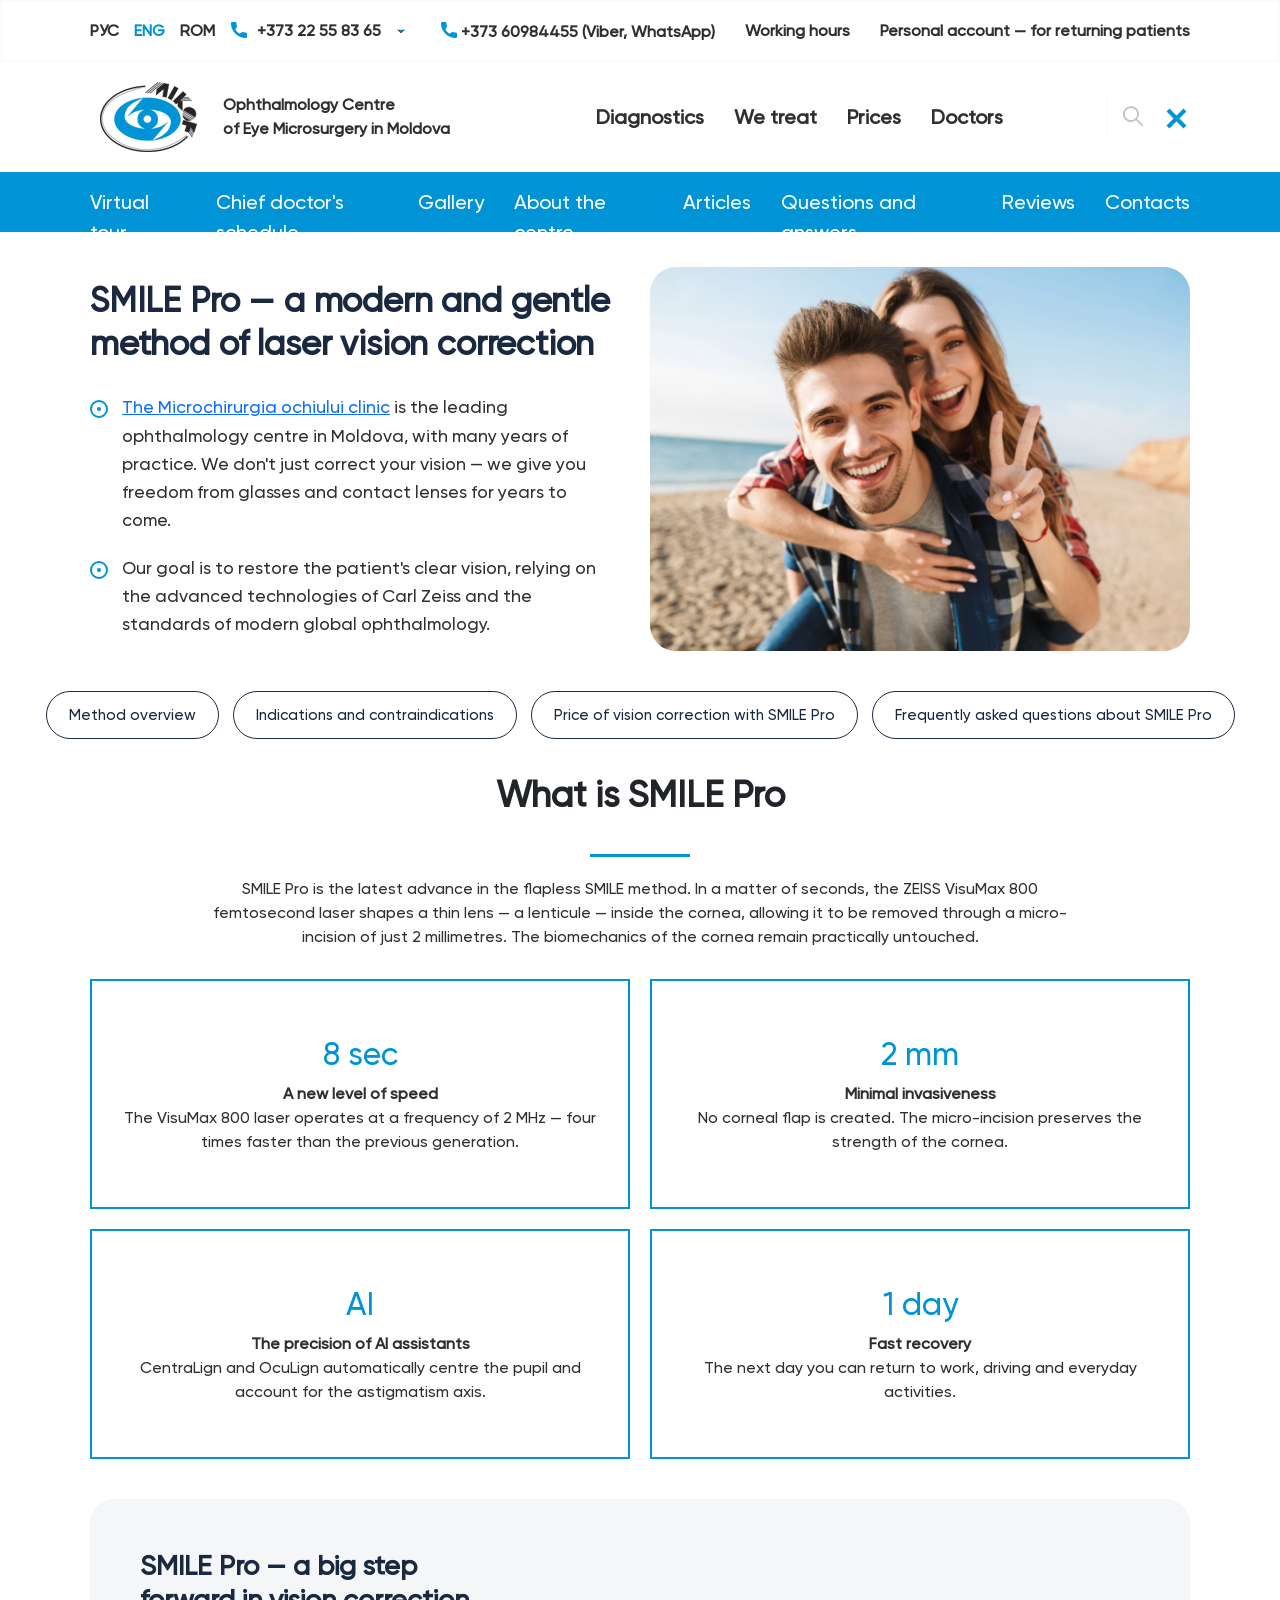
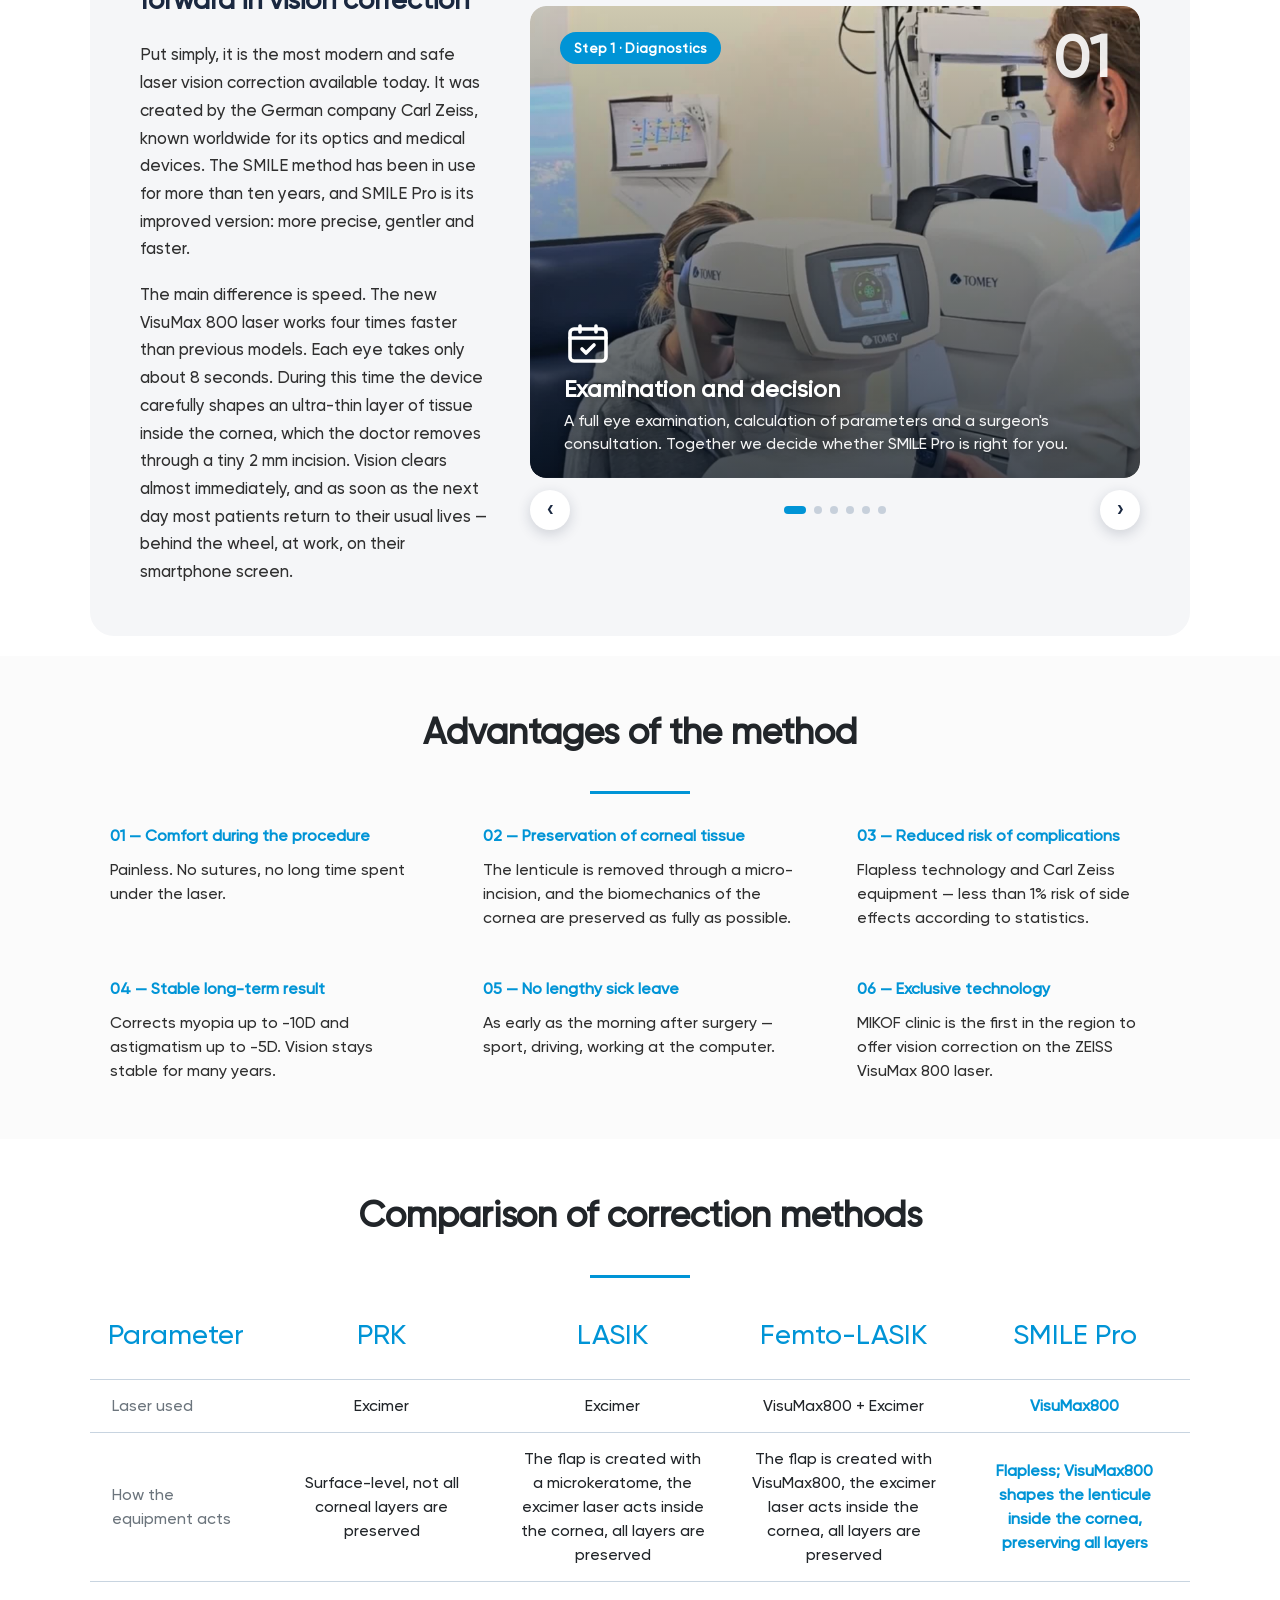
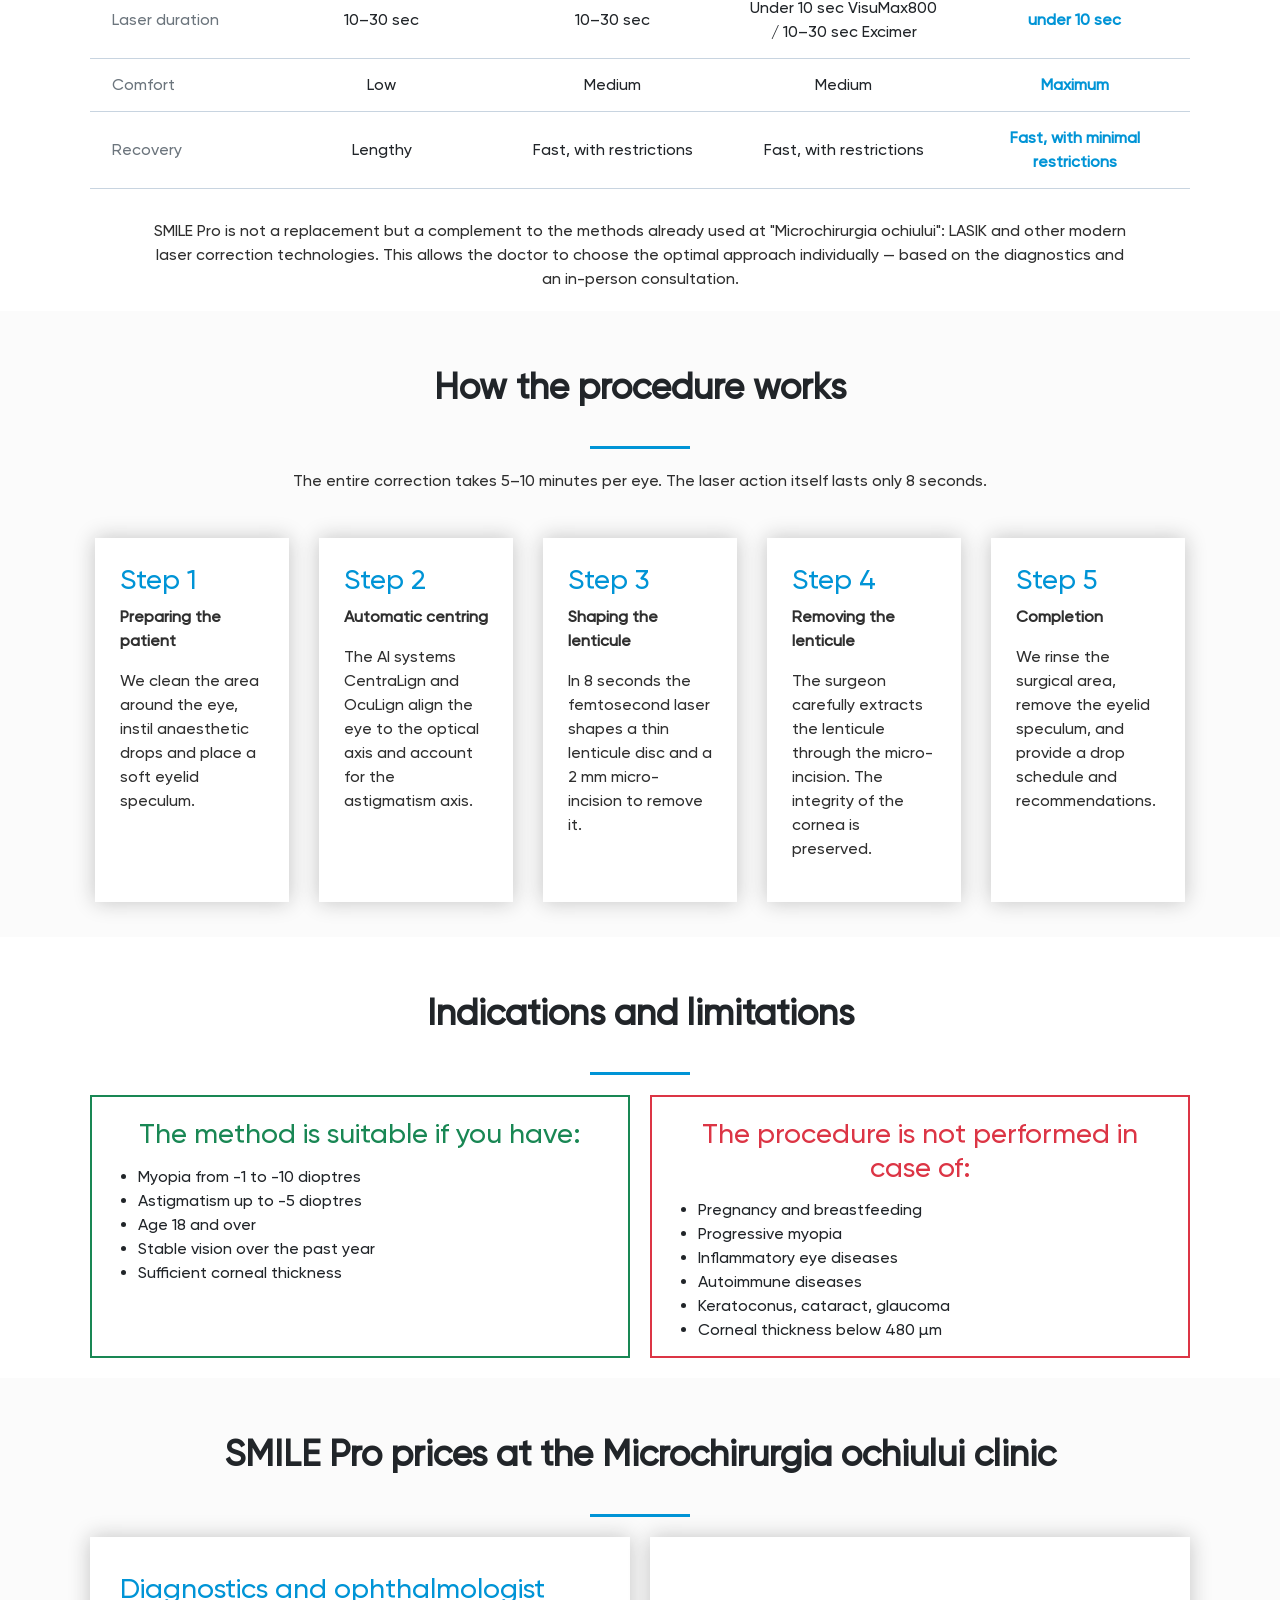
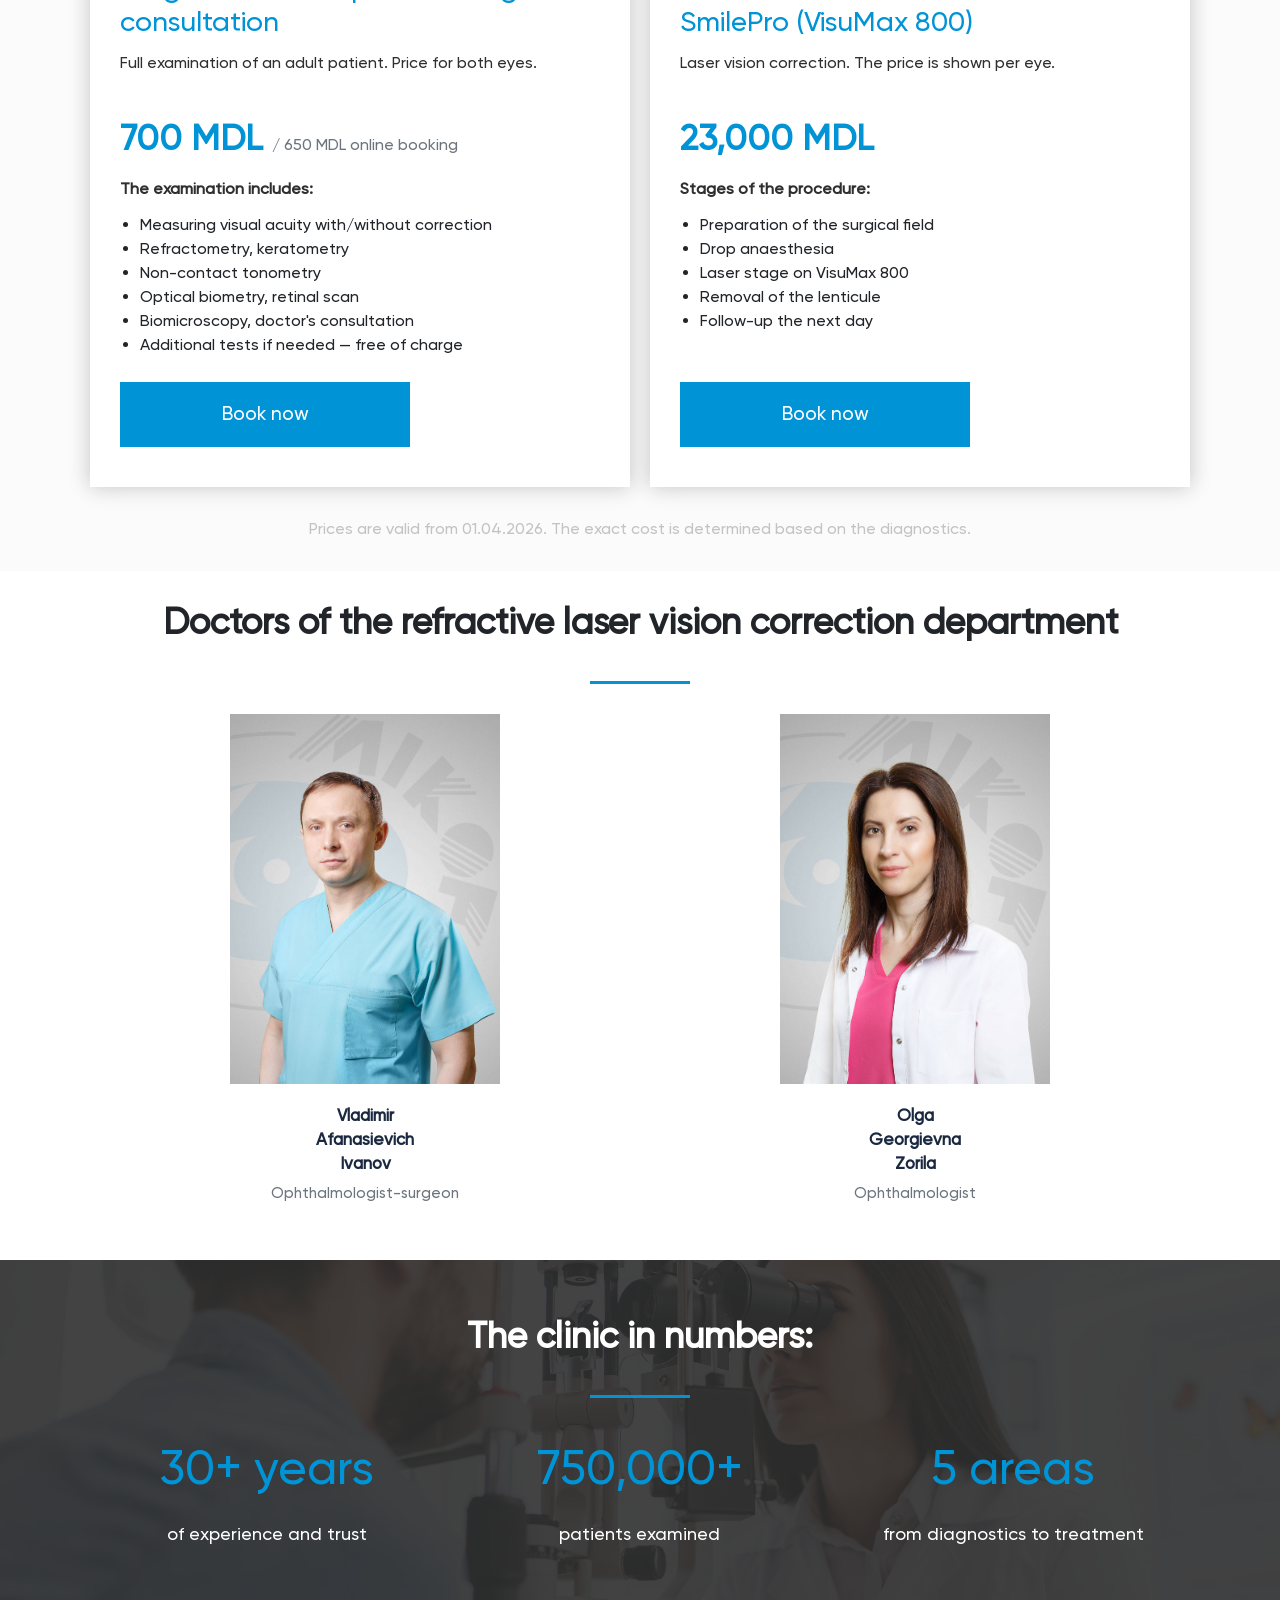
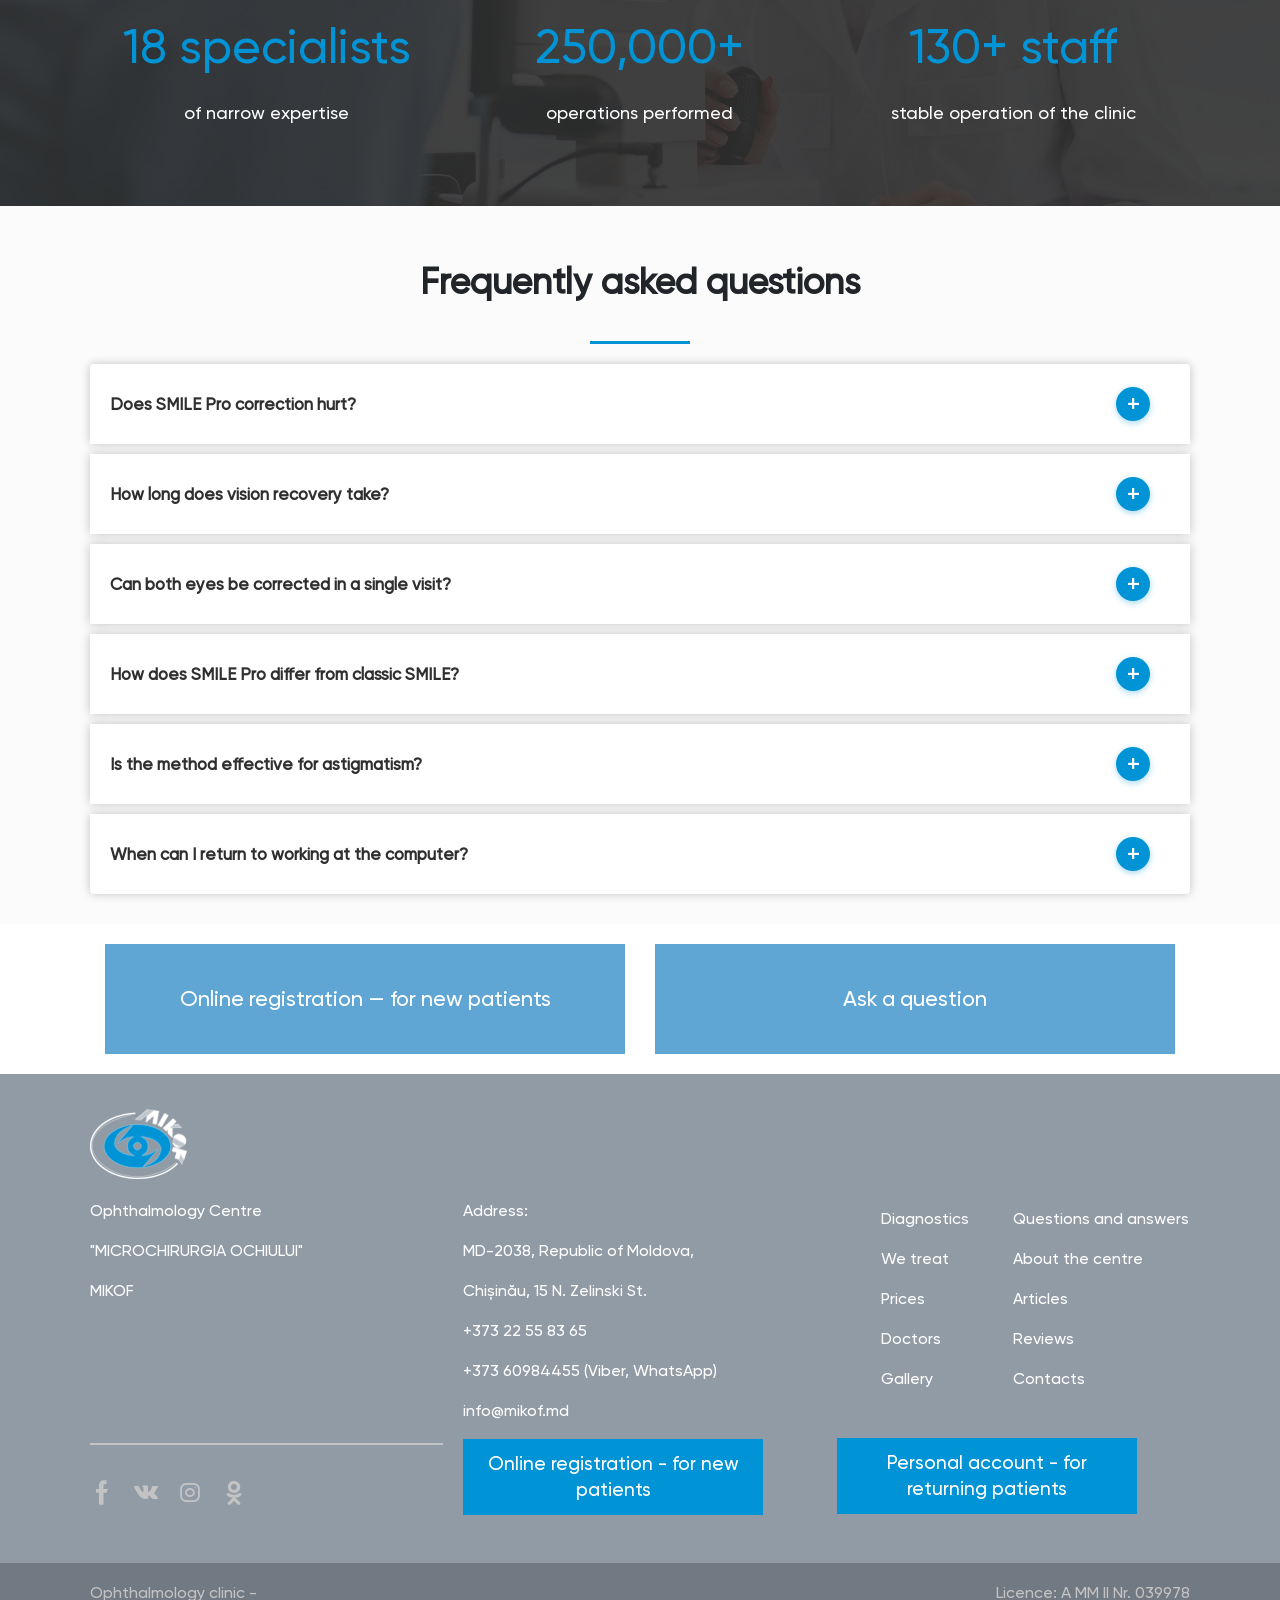
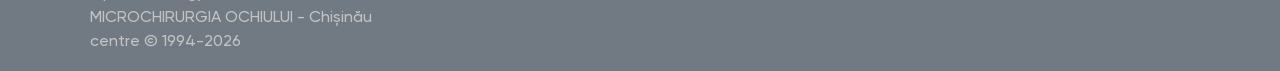
==== en/index.html @ 98152949 "SEO: боевой домен mikof.md в canonical/hreflang, Open Graph + Twitter Card, JSON-LD (MedicalClinic)," ====
<!DOCTYPE html>
<html lang="en">
<head>
    <meta charset="UTF-8">
    <meta name="viewport" content="width=device-width, initial-scale=1.0">
    <title>SMILE Pro on VisuMax 800 — laser vision correction | MIKOF</title>
    <meta name="description" content="Laser vision correction with the SMILE Pro method on ZEISS VisuMax 800 equipment at the MIKOF clinic.">
    <link rel="shortcut icon" as="image" href="../assets/img/favicon.ico">

    <link rel="canonical" href="https://mikof.md/en/visumax">
    <link rel="alternate" hreflang="ru" href="https://mikof.md/ru/visumax">
    <link rel="alternate" hreflang="en" href="https://mikof.md/en/visumax">
    <link rel="alternate" hreflang="ro" href="https://mikof.md/visumax">
    <link rel="alternate" hreflang="x-default" href="https://mikof.md/visumax">

    <!-- Open Graph / social & messengers -->
    <meta property="og:type" content="website">
    <meta property="og:site_name" content="MIKOF — Microchirurgia ochiului">
    <meta property="og:title" content="SMILE Pro on VisuMax 800 — laser vision correction | MIKOF">
    <meta property="og:description" content="Laser vision correction with the SMILE Pro method on ZEISS VisuMax 800 equipment at the MIKOF clinic.">
    <meta property="og:url" content="https://mikof.md/en/visumax">
    <meta property="og:image" content="https://mikof.md/assets/img/main_page_banner.png">
    <meta property="og:image:width" content="1280">
    <meta property="og:image:height" content="720">
    <meta property="og:locale" content="en_US">
    <meta property="og:locale:alternate" content="ru_RU">
    <meta property="og:locale:alternate" content="ro_RO">
    <meta name="twitter:card" content="summary_large_image">
    <meta name="twitter:title" content="SMILE Pro on VisuMax 800 — laser vision correction | MIKOF">
    <meta name="twitter:description" content="Laser vision correction with the SMILE Pro method on ZEISS VisuMax 800 equipment at the MIKOF clinic.">
    <meta name="twitter:image" content="https://mikof.md/assets/img/main_page_banner.png">

    <link rel="stylesheet" href="../assets/css/app.css">
    <link rel="stylesheet" href="../assets/css/new-app.css">
    <link rel="stylesheet" href="../assets/css/responsive.css">
    <link rel="stylesheet" href="../styles.css">

    <script type="application/ld+json">
    {
      "@context": "https://schema.org",
      "@type": "MedicalClinic",
      "name": "MIKOF — Microchirurgia ochiului",
      "url": "https://mikof.md/en/visumax",
      "image": "https://mikof.md/assets/img/main_page_banner.png",
      "telephone": "+37322558365",
      "email": "info@mikof.md",
      "medicalSpecialty": "Ophthalmologic",
      "address": {
        "@type": "PostalAddress",
        "streetAddress": "str. N. Zelinski 15",
        "addressLocality": "Chișinău",
        "addressCountry": "MD"
      },
      "makesOffer": {
        "@type": "Offer",
        "priceCurrency": "MDL",
        "price": "23000",
        "url": "https://mikof.md/en/visumax",
        "itemOffered": {
          "@type": "MedicalProcedure",
          "name": "SMILE Pro (VisuMax 800) — laser vision correction"
        }
      }
    }
    </script>
</head>
<body>

<header>
    <nav class="navbar-desktop">

        <div class="navbar-top">
            <div class="container">
                <div class="d-flex justify-content-between align-items-center flex-wrap">

                    <div class="lang">
                        <ul class="nav">
                            <li class="nav-item">
                                <a class="nav-link" href="../ru/">РУС</a>
                            </li>
                            <li class="nav-item">
                                <a class="nav-link active" href="../en/">ENG</a>
                            </li>
                            <li class="nav-item">
                                <a class="nav-link" href="../ro/">ROM</a>
                            </li>
                        </ul>
                    </div>

                    <div>
                        <ul class="navbar-nav flex-row align-items-center">
                            <li class="nav-item dropdown_info-contacts-link">
                                <a class="nav-link phone phone_desktop" href="tel:+37322558365">
                                    <span class="icon-phone-call"></span>
                                    +373 22 55 83 65
                                    <svg class="svg-icon svg-icon_arr-bott link-box__icon dropdown_icon" viewBox="0 0 24 24" fill="none" xmlns="http://www.w3.org/2000/svg" width="14" height="14"><path d="M7 10L12 15L17 10" stroke="#000000" stroke-width="1.5" stroke-linecap="round" stroke-linejoin="round"></path></svg>
                                </a>
                            </li>
                            <li class="nav-item">
                                <a class="nav-link phone" href="tel:+37360984455">
                                    <span class="icon-phone-call"></span>
                                    +373 60984455 (Viber, WhatsApp)
                                </a>
                            </li>
                            <li class="nav-item">
                                <a class="nav-link" href="https://mikof.md/ru/contact.shtml" target="_blank" rel="noopener">Working hours</a>
                            </li>
                            <li class="nav-item">
                                <a class="nav-link" href="#" data-bs-toggle="modal" data-bs-target="#exampleModal">Personal account — for returning patients</a>
                            </li>
                        </ul>
                    </div>

                </div>
            </div>
        </div>

        <div class="navbar-center">
            <div class="container">
                <div class="d-flex justify-content-between align-items-center flex-wrap">
                    <div class="d-flex align-items-center">
                        <div class="logo">
                            <a class="navbar-brand" href="#"><img src="../assets/img/logo.png" class="img-fluid" alt="MIKOF"></a>
                        </div>
                        <div class="heading">
                            <p>Ophthalmology Centre</p>
                            <p>of Eye Microsurgery in Moldova</p>
                        </div>
                    </div>
                    <div>
                        <ul id="nav" class="nav">
                            <li class="nav-item">
                                <a class="nav-link" href="#about">Diagnostics</a>
                            </li>
                            <li class="nav-item">
                                <a class="nav-link" href="#advantages">We treat</a>
                            </li>
                            <li class="nav-item">
                                <a class="nav-link" href="#price">Prices</a>
                            </li>
                            <li class="nav-item">
                                <a class="nav-link" href="#doctors">Doctors</a>
                            </li>
                        </ul>
                    </div>

                    <div class="collapse-btn-group d-flex">
                        <div id="search-field" class="search d-flex">
                            <form action="#" class="form-search" id="form-search" onsubmit="return false;">
                                <input id="search-input" type="text" name="phrase" class="search-field form-control" placeholder="Search...">
                                <button type="submit" id="submit-btn" class="submit-btn"><span class="icon-loupe"></span></button>
                            </form>
                            <button id="search-btn" class="search-btn">
                                <span class="icon-loupe"></span>
                            </button>
                        </div>
                        <div id="desk-collapse-btn" class="collapse-btn open">
                            <button class="navbar-toggler">
                                <span></span>
                                <span></span>
                                <span></span>
                            </button>
                        </div>
                    </div>
                </div>
            </div>
        </div>

        <div class="navbar-bootom open" id="navbarNavDesk">
            <div class="container">
                <div class="d-flex justify-content-between align-items-center position-relative">
                    <ul class="nav justify-content-end">
                        <li class="nav-item">
                            <a class="nav-link" href="https://mikof.md/virtualtour/index.html" target="_blank" rel="noopener">Virtual tour</a>
                        </li>
                        <li class="nav-item">
                            <a class="nav-link" href="#doctors">Chief doctor's schedule</a>
                        </li>
                    </ul>

                    <ul class="nav justify-content-end">
                        <li class="nav-item">
                            <a class="nav-link" href="https://mikof.md/ru/gallery.shtml" target="_blank" rel="noopener">Gallery</a>
                        </li>
                        <li class="nav-item">
                            <a class="nav-link" href="https://mikof.md/ru/clinic.shtml" target="_blank" rel="noopener">About the centre</a>
                        </li>
                        <li class="nav-item">
                            <a class="nav-link" href="https://mikof.md/ru/articles.shtml" target="_blank" rel="noopener">Articles</a>
                        </li>
                        <li class="nav-item">
                            <a class="nav-link" href="#faq">Questions and answers</a>
                        </li>
                        <li class="nav-item">
                            <a class="nav-link" href="https://mikof.md/ru/reviews.shtml" target="_blank" rel="noopener">Reviews</a>
                        </li>
                        <li class="nav-item">
                            <a class="nav-link" href="https://mikof.md/ru/contact.shtml" target="_blank" rel="noopener">Contacts</a>
                        </li>
                    </ul>
                </div>
            </div>
        </div>
    </nav>

    <nav class="navbar navbar-expand-md">
        <div class="d-flex justify-content-between align-items-center tabs">
            <div class="d-flex align-items-center">
                <div class="logo">
                    <a class="navbar-brand" href="#"><img src="../assets/img/logo.png" class="img-fluid" alt="MIKOF"></a>
                </div>
                <div class="lang">
                    <ul class="nav">
                        <li class="nav-item">
                            <a class="nav-link" href="../ru/">РУС</a>
                        </li>
                        <li class="nav-item">
                            <a class="nav-link active" href="../en/">ENG</a>
                        </li>
                        <li class="nav-item">
                            <a class="nav-link" href="../ro/">ROM</a>
                        </li>
                    </ul>
                </div>
            </div>
            <div class="d-flex align-items-center">
                <div class="tab phone">
                    <a href="tel:+37322558365"><span class="icon-phone-call"></span></a>
                </div>
                <div class="tab">
                    <div id="mobile-search-btn" class="search-tab">
                        <span class="icon-loupe"></span>
                    </div>
                </div>
                <div id="collapse-btn" class="tab collapse-btn">
                    <button class="navbar-toggler" type="button" data-bs-toggle="collapse" data-bs-target="#navbarNav" aria-controls="navbarNav" aria-expanded="false" aria-label="Menu">
                        <span></span>
                        <span></span>
                        <span></span>
                    </button>
                </div>
            </div>
        </div>

        <div class="collapse navbar-collapse" id="navbarNav">
            <ul class="navbar-nav">
                <li class="nav-item"><a class="nav-link" href="#about">Diagnostics</a></li>
                <li class="nav-item"><a class="nav-link" href="#advantages">We treat</a></li>
                <li class="nav-item"><a class="nav-link" href="#price">Prices</a></li>
                <li class="nav-item"><a class="nav-link" href="#doctors">Doctors</a></li>
                <li class="nav-item"><a class="nav-link" href="https://mikof.md/ru/gallery.shtml" target="_blank" rel="noopener">Gallery</a></li>
                <li class="nav-item"><a class="nav-link" href="https://mikof.md/ru/clinic.shtml" target="_blank" rel="noopener">About the centre</a></li>
                <li class="nav-item"><a class="nav-link" href="https://mikof.md/ru/articles.shtml" target="_blank" rel="noopener">Articles</a></li>
                <li class="nav-item"><a class="nav-link" href="#faq">Questions and answers</a></li>
                <li class="nav-item"><a class="nav-link" href="https://mikof.md/ru/reviews.shtml" target="_blank" rel="noopener">Reviews</a></li>
                <li class="nav-item"><a class="nav-link" href="https://mikof.md/ru/contact.shtml" target="_blank" rel="noopener">Contacts</a></li>
            </ul>
        </div>
    </nav>
</header>

<main>

    <!-- INTRO -->
    <section class="intro-smile">
        <div class="container">
            <div class="row align-items-center">
                <div class="col-md-6">
                    <div class="intro-content">
                        <h1 class="intro-title">SMILE Pro — a modern and gentle method of laser vision correction</h1>

                        <ul class="intro-list">
                            <li><a href="https://mikof.md/ru" target="_blank" rel="noopener">The Microchirurgia ochiului clinic</a> is the leading ophthalmology centre in Moldova, with many years of practice. We don't just correct your vision — we give you freedom from glasses and contact lenses for years to come.</li>
                            <li>Our goal is to restore the patient's clear vision, relying on the advanced technologies of Carl Zeiss and the standards of modern global ophthalmology.</li>
                        </ul>
                    </div>
                </div>
                <div class="col-md-6">
                    <div class="intro-photo">
                        <img src="../assets/img/intro-hero.png" alt="MIKOF clinic patient" class="intro-photo__img">
                    </div>
                </div>
            </div>
        </div>
    </section>

    <!-- QUICK NAV PILLS -->
    <section class="intro-nav">
        <div class="container">
            <div class="intro-nav__row">
                <a href="#about" class="intro-nav__pill">Method overview</a>
                <a href="#indications" class="intro-nav__pill">Indications and contraindications</a>
                <a href="#price" class="intro-nav__pill">Price of vision correction with SMILE Pro</a>
                <a href="#faq" class="intro-nav__pill">Frequently asked questions about SMILE Pro</a>
            </div>
        </div>
    </section>

    <!-- ABOUT THE METHOD -->
    <section id="about">
        <div class="container">
            <div class="b-bottom heading-center">
                <h2>What is SMILE Pro</h2>
            </div>
            <p class="text-center" style="max-width: 860px; margin: 0 auto 30px;">SMILE Pro is the latest advance in the flapless SMILE method. In a matter of seconds, the ZEISS VisuMax 800 femtosecond laser shapes a thin lens — a lenticule — inside the cornea, allowing it to be removed through a micro-incision of just 2 millimetres. The biomechanics of the cornea remain practically untouched.</p>

            <div class="row">
                <div class="col-md-3 col-sm-6">
                    <div class="border-block" style="margin: 10px auto; min-height: 230px;">
                        <h3 style="color:#0094d6; font-size: 2rem;">8 sec</h3>
                        <p><b>A new level of speed</b></p>
                        <p>The VisuMax 800 laser operates at a frequency of 2 MHz — four times faster than the previous generation.</p>
                    </div>
                </div>
                <div class="col-md-3 col-sm-6">
                    <div class="border-block" style="margin: 10px auto; min-height: 230px;">
                        <h3 style="color:#0094d6; font-size: 2rem;">2 mm</h3>
                        <p><b>Minimal invasiveness</b></p>
                        <p>No corneal flap is created. The micro-incision preserves the strength of the cornea.</p>
                    </div>
                </div>
                <div class="col-md-3 col-sm-6">
                    <div class="border-block" style="margin: 10px auto; min-height: 230px;">
                        <h3 style="color:#0094d6; font-size: 2rem;">AI</h3>
                        <p><b>The precision of AI assistants</b></p>
                        <p>CentraLign and OcuLign automatically centre the pupil and account for the astigmatism axis.</p>
                    </div>
                </div>
                <div class="col-md-3 col-sm-6">
                    <div class="border-block" style="margin: 10px auto; min-height: 230px;">
                        <h3 style="color:#0094d6; font-size: 2rem;">1 day</h3>
                        <p><b>Fast recovery</b></p>
                        <p>The next day you can return to work, driving and everyday activities.</p>
                    </div>
                </div>
            </div>
        </div>
    </section>

    <!-- SMILE PRO — in plain words + video -->
    <section id="smile-pro-explained" class="smile-explain">
        <div class="container">
            <div class="smile-explain__card">
                <div class="smile-explain__row">
                    <div class="smile-explain__text">
                        <h3 class="smile-explain__title">SMILE Pro — a big step forward in vision correction</h3>
                        <p>Put simply, it is the most modern and safe laser vision correction available today. It was created by the German company Carl Zeiss, known worldwide for its optics and medical devices. The SMILE method has been in use for more than ten years, and SMILE Pro is its improved version: more precise, gentler and faster.</p>
                        <p>The main difference is speed. The new VisuMax 800 laser works four times faster than previous models. Each eye takes only about 8 seconds. During this time the device carefully shapes an ultra-thin layer of tissue inside the cornea, which the doctor removes through a tiny 2 mm incision. Vision clears almost immediately, and as soon as the next day most patients return to their usual lives — behind the wheel, at work, on their smartphone screen.</p>
                    </div>
                    <div class="smile-explain__media">
                        <div class="journey" aria-roledescription="carousel" aria-label="Patient journey by day">
                            <div class="journey__track" id="journeyTrack">
                                <article class="journey__slide">
                                    <img class="journey__bg" src="../assets/img/journey/01.png" alt="Eye diagnostics before SMILE Pro">
                                    <span class="journey__day">Step 1 · Diagnostics</span>
                                    <span class="journey__num" aria-hidden="true">01</span>
                                    <span class="journey__icon"><svg viewBox="0 0 24 24" fill="none" stroke="currentColor" stroke-width="1.8" stroke-linecap="round" stroke-linejoin="round"><rect x="3" y="4.5" width="18" height="16" rx="2"/><path d="M3 9h18M8 3v3M16 3v3M9 14.5l2 2 4-4"/></svg></span>
                                    <h4 class="journey__title">Examination and decision</h4>
                                    <p class="journey__text">A full eye examination, calculation of parameters and a surgeon's consultation. Together we decide whether SMILE Pro is right for you.</p>
                                </article>
                                <article class="journey__slide">
                                    <img class="journey__bg" src="../assets/img/journey/02.png" alt="SMILE Pro laser correction in the operating room">
                                    <span class="journey__day">Surgery day</span>
                                    <span class="journey__num" aria-hidden="true">02</span>
                                    <span class="journey__icon"><svg viewBox="0 0 24 24" fill="none" stroke="currentColor" stroke-width="1.8" stroke-linecap="round" stroke-linejoin="round"><circle cx="12" cy="12" r="9"/><path d="M12 7.5V12l3 2"/></svg></span>
                                    <h4 class="journey__title">Correction in 8 seconds</h4>
                                    <p class="journey__text">Painless, under drop anaesthesia. The VisuMax 800 laser works about 8 seconds per eye. You can go home within an hour.</p>
                                </article>
                                <article class="journey__slide">
                                    <img class="journey__bg" src="../assets/img/journey/03.png" alt="Follow-up the day after surgery">
                                    <span class="journey__day">Day 1</span>
                                    <span class="journey__num" aria-hidden="true">03</span>
                                    <span class="journey__icon"><svg viewBox="0 0 24 24" fill="none" stroke="currentColor" stroke-width="1.8" stroke-linecap="round" stroke-linejoin="round"><path d="M2 12s3.5-6.5 10-6.5S22 12 22 12s-3.5 6.5-10 6.5S2 12 2 12z"/><circle cx="12" cy="12" r="3"/></svg></span>
                                    <h4 class="journey__title">Check-up and clear vision</h4>
                                    <p class="journey__text">The next day — a follow-up. Most patients already see clearly and return to work and driving.</p>
                                </article>
                                <article class="journey__slide">
                                    <img class="journey__bg" src="../assets/img/journey/04.png" alt="Vision recovery in the first week">
                                    <span class="journey__day">Days 2–7</span>
                                    <span class="journey__num" aria-hidden="true">04</span>
                                    <span class="journey__icon"><svg viewBox="0 0 24 24" fill="none" stroke="currentColor" stroke-width="1.8" stroke-linecap="round" stroke-linejoin="round"><path d="M12 3s6 6.5 6 10.5a6 6 0 0 1-12 0C6 9.5 12 3 12 3z"/></svg></span>
                                    <h4 class="journey__title">The first week</h4>
                                    <p class="journey__text">Drops as prescribed and eye hygiene. Temporarily avoid the pool, sauna and contact sports.</p>
                                </article>
                                <article class="journey__slide">
                                    <img class="journey__bg" src="../assets/img/journey/05.jpg" alt="Vision stabilisation and return to an active life">
                                    <span class="journey__day">2–4 weeks</span>
                                    <span class="journey__num" aria-hidden="true">05</span>
                                    <span class="journey__icon"><svg viewBox="0 0 24 24" fill="none" stroke="currentColor" stroke-width="1.8" stroke-linecap="round" stroke-linejoin="round"><path d="M3 12h4l2.5 7 5-14 2.5 7h4"/></svg></span>
                                    <h4 class="journey__title">Stabilisation</h4>
                                    <p class="journey__text">Your vision fully stabilises and you return to full activity — sport, screens, travel.</p>
                                </article>
                                <article class="journey__slide">
                                    <img class="journey__bg" src="../assets/img/journey/06.jpg" alt="Life without glasses after SMILE Pro">
                                    <span class="journey__day">Result</span>
                                    <span class="journey__num" aria-hidden="true">06</span>
                                    <span class="journey__icon"><svg viewBox="0 0 24 24" fill="none" stroke="currentColor" stroke-width="1.8" stroke-linecap="round" stroke-linejoin="round"><circle cx="12" cy="12" r="9"/><path d="M8.5 14.5s1.3 2 3.5 2 3.5-2 3.5-2"/><path d="M9 9.5h.01M15 9.5h.01"/></svg></span>
                                    <h4 class="journey__title">Freedom without glasses</h4>
                                    <p class="journey__text">Clear vision for years — without glasses or contact lenses.</p>
                                    <a href="https://mikof.md/en/online-register" target="_blank" rel="noopener" class="journey__cta">Book a diagnostic</a>
                                </article>
                            </div>
                            <button class="journey__arrow journey__arrow--prev" type="button" aria-label="Previous slide">‹</button>
                            <button class="journey__arrow journey__arrow--next" type="button" aria-label="Next slide">›</button>
                            <div class="journey__dots" id="journeyDots" aria-hidden="true"></div>
                        </div>
                    </div>
                </div>
            </div>
        </div>
    </section>

    <!-- ADVANTAGES -->
    <section id="advantages" class="light-grey-bg">
        <div class="container">
            <div class="b-bottom heading-center">
                <h2>Advantages of the method</h2>
            </div>

            <div class="row">
                <div class="col-md-4">
                    <div class="block-item" style="padding: 20px;">
                        <div class="block-item__title" style="color:#0094d6;">01 — Comfort during the procedure</div>
                        <div class="block-item__body">
                            <p>Painless. No sutures, no long time spent under the laser.</p>
                        </div>
                    </div>
                </div>
                <div class="col-md-4">
                    <div class="block-item" style="padding: 20px;">
                        <div class="block-item__title" style="color:#0094d6;">02 — Preservation of corneal tissue</div>
                        <div class="block-item__body">
                            <p>The lenticule is removed through a micro-incision, and the biomechanics of the cornea are preserved as fully as possible.</p>
                        </div>
                    </div>
                </div>
                <div class="col-md-4">
                    <div class="block-item" style="padding: 20px;">
                        <div class="block-item__title" style="color:#0094d6;">03 — Reduced risk of complications</div>
                        <div class="block-item__body">
                            <p>Flapless technology and Carl Zeiss equipment — less than 1% risk of side effects according to statistics.</p>
                        </div>
                    </div>
                </div>
                <div class="col-md-4">
                    <div class="block-item" style="padding: 20px;">
                        <div class="block-item__title" style="color:#0094d6;">04 — Stable long-term result</div>
                        <div class="block-item__body">
                            <p>Corrects myopia up to -10D and astigmatism up to -5D. Vision stays stable for many years.</p>
                        </div>
                    </div>
                </div>
                <div class="col-md-4">
                    <div class="block-item" style="padding: 20px;">
                        <div class="block-item__title" style="color:#0094d6;">05 — No lengthy sick leave</div>
                        <div class="block-item__body">
                            <p>As early as the morning after surgery — sport, driving, working at the computer.</p>
                        </div>
                    </div>
                </div>
                <div class="col-md-4">
                    <div class="block-item" style="padding: 20px;">
                        <div class="block-item__title" style="color:#0094d6;">06 — Exclusive technology</div>
                        <div class="block-item__body">
                            <p>MIKOF clinic is the first in the region to offer vision correction on the ZEISS VisuMax 800 laser.</p>
                        </div>
                    </div>
                </div>
            </div>
        </div>
    </section>

    <!-- COMPARISON TABLE -->
    <section id="compare">
        <div class="container">
            <div class="b-bottom heading-center">
                <h2>Comparison of correction methods</h2>
            </div>

            <div class="compare-table" style="max-width: 1280px; margin: 0 auto;">
                <table>
                    <colgroup>
                        <col class="col-param">
                        <col class="col-method">
                        <col class="col-method">
                        <col class="col-method">
                        <col class="col-method">
                    </colgroup>
                    <thead>
                        <tr>
                            <th><h3>Parameter</h3></th>
                            <th><h3>PRK</h3></th>
                            <th><h3>LASIK</h3></th>
                            <th><h3>Femto-LASIK</h3></th>
                            <th><h3>SMILE Pro</h3></th>
                        </tr>
                    </thead>
                    <tbody>
                        <tr>
                            <td data-label="Parameter">Laser used</td>
                            <td data-label="PRK">Excimer</td>
                            <td data-label="LASIK">Excimer</td>
                            <td data-label="Femto-LASIK">VisuMax800 + Excimer</td>
                            <td data-label="SMILE Pro" class="cell-pro"><b>VisuMax800</b></td>
                        </tr>
                        <tr>
                            <td data-label="Parameter">How the equipment acts</td>
                            <td data-label="PRK">Surface-level, not all corneal layers are preserved</td>
                            <td data-label="LASIK">The flap is created with a microkeratome, the excimer laser acts inside the cornea, all layers are preserved</td>
                            <td data-label="Femto-LASIK">The flap is created with VisuMax800, the excimer laser acts inside the cornea, all layers are preserved</td>
                            <td data-label="SMILE Pro" class="cell-pro"><b>Flapless; VisuMax800 shapes the lenticule inside the cornea, preserving all layers</b></td>
                        </tr>
                        <tr>
                            <td data-label="Parameter">Laser duration</td>
                            <td data-label="PRK">10–30 sec</td>
                            <td data-label="LASIK">10–30 sec</td>
                            <td data-label="Femto-LASIK">Under 10 sec VisuMax800 / 10–30 sec Excimer</td>
                            <td data-label="SMILE Pro" class="cell-pro"><b>under 10 sec</b></td>
                        </tr>
                        <tr>
                            <td data-label="Parameter">Comfort</td>
                            <td data-label="PRK">Low</td>
                            <td data-label="LASIK">Medium</td>
                            <td data-label="Femto-LASIK">Medium</td>
                            <td data-label="SMILE Pro" class="cell-pro"><b>Maximum</b></td>
                        </tr>
                        <tr>
                            <td data-label="Parameter">Recovery</td>
                            <td data-label="PRK">Lengthy</td>
                            <td data-label="LASIK">Fast, with restrictions</td>
                            <td data-label="Femto-LASIK">Fast, with restrictions</td>
                            <td data-label="SMILE Pro" class="cell-pro"><b>Fast, with minimal restrictions</b></td>
                        </tr>
                    </tbody>
                </table>
            </div>

            <p class="text-center" style="max-width: 980px; margin: 30px auto 0; color: #2f2f2f;">SMILE Pro is not a replacement but a complement to the methods already used at "Microchirurgia ochiului": LASIK and other modern laser correction technologies. This allows the doctor to choose the optimal approach individually — based on the diagnostics and an in-person consultation.</p>
        </div>
    </section>

    <!-- PROCEDURE STEPS -->
    <section id="procedure" class="light-grey-bg">
        <div class="container">
            <div class="b-bottom heading-center">
                <h2>How the procedure works</h2>
            </div>
            <p class="text-center" style="max-width: 800px; margin: 0 auto 30px;">The entire correction takes 5–10 minutes per eye. The laser action itself lasts only 8 seconds.</p>

            <div class="row">
                <div class="col-md-4 col-lg" style="padding: 15px;">
                    <div class="box-shadow" style="padding: 25px; background: #fff; height: 100%;">
                        <h3 style="color:#0094d6;">Step 1</h3>
                        <p><b>Preparing the patient</b></p>
                        <p>We clean the area around the eye, instil anaesthetic drops and place a soft eyelid speculum.</p>
                    </div>
                </div>
                <div class="col-md-4 col-lg" style="padding: 15px;">
                    <div class="box-shadow" style="padding: 25px; background: #fff; height: 100%;">
                        <h3 style="color:#0094d6;">Step 2</h3>
                        <p><b>Automatic centring</b></p>
                        <p>The AI systems CentraLign and OcuLign align the eye to the optical axis and account for the astigmatism axis.</p>
                    </div>
                </div>
                <div class="col-md-4 col-lg" style="padding: 15px;">
                    <div class="box-shadow" style="padding: 25px; background: #fff; height: 100%;">
                        <h3 style="color:#0094d6;">Step 3</h3>
                        <p><b>Shaping the lenticule</b></p>
                        <p>In 8 seconds the femtosecond laser shapes a thin lenticule disc and a 2 mm micro-incision to remove it.</p>
                    </div>
                </div>
                <div class="col-md-4 col-lg" style="padding: 15px;">
                    <div class="box-shadow" style="padding: 25px; background: #fff; height: 100%;">
                        <h3 style="color:#0094d6;">Step 4</h3>
                        <p><b>Removing the lenticule</b></p>
                        <p>The surgeon carefully extracts the lenticule through the micro-incision. The integrity of the cornea is preserved.</p>
                    </div>
                </div>
                <div class="col-md-4 col-lg" style="padding: 15px;">
                    <div class="box-shadow" style="padding: 25px; background: #fff; height: 100%;">
                        <h3 style="color:#0094d6;">Step 5</h3>
                        <p><b>Completion</b></p>
                        <p>We rinse the surgical area, remove the eyelid speculum, and provide a drop schedule and recommendations.</p>
                    </div>
                </div>
            </div>
        </div>
    </section>

    <!-- INDICATIONS -->
    <section id="indications">
        <div class="container">
            <div class="b-bottom heading-center">
                <h2>Indications and limitations</h2>
            </div>

            <div class="row indications-row">
                <div class="col-md-6">
                    <div class="border-block" style="border-color:#198754; max-width: none; margin: 0 0 10px; height: 100%;">
                        <h3 style="color:#198754;">The method is suitable if you have:</h3>
                        <ul>
                            <li>Myopia from -1 to -10 dioptres</li>
                            <li>Astigmatism up to -5 dioptres</li>
                            <li>Age 18 and over</li>
                            <li>Stable vision over the past year</li>
                            <li>Sufficient corneal thickness</li>
                        </ul>
                    </div>
                </div>
                <div class="col-md-6">
                    <div class="border-block" style="border-color:#dc3545; max-width: none; margin: 0 0 10px; height: 100%;">
                        <h3 style="color:#dc3545;">The procedure is not performed in case of:</h3>
                        <ul>
                            <li>Pregnancy and breastfeeding</li>
                            <li>Progressive myopia</li>
                            <li>Inflammatory eye diseases</li>
                            <li>Autoimmune diseases</li>
                            <li>Keratoconus, cataract, glaucoma</li>
                            <li>Corneal thickness below 480 µm</li>
                        </ul>
                    </div>
                </div>
            </div>
        </div>
    </section>

    <!-- PRICE -->
    <section id="price" class="light-grey-bg">
        <div class="container">
            <div class="b-bottom heading-center">
                <h2>SMILE Pro prices at the Microchirurgia ochiului clinic</h2>
            </div>

            <div class="row">
                <div class="col-md-6">
                    <div class="box-shadow" style="background:#fff; padding: 35px 30px; margin: 0 0 15px; height: 100%;">
                        <h3 style="color:#0094d6;">Diagnostics and ophthalmologist consultation</h3>
                        <p>Full examination of an adult patient. Price for both eyes.</p>
                        <p style="font-size: 2.2rem; color:#0094d6;"><b>700 MDL</b> <span style="font-size: 1rem; color:#6c757d;">/ 650 MDL online booking</span></p>
                        <p><b>The examination includes:</b></p>
                        <ul>
                            <li>Measuring visual acuity with/without correction</li>
                            <li>Refractometry, keratometry</li>
                            <li>Non-contact tonometry</li>
                            <li>Optical biometry, retinal scan</li>
                            <li>Biomicroscopy, doctor's consultation</li>
                            <li>Additional tests if needed — free of charge</li>
                        </ul>
                        <div class="button">
                            <a href="#booking" class="btn btn-primary">Book now</a>
                        </div>
                    </div>
                </div>
                <div class="col-md-6">
                    <div class="box-shadow" style="background:#fff; padding: 35px 30px; margin: 0 0 15px; height: 100%;">
                        <h3 style="color:#0094d6;">SmilePro (VisuMax 800)</h3>
                        <p>Laser vision correction. The price is shown per eye.</p>
                        <p style="font-size: 2.2rem; color:#0094d6;"><b>23,000 MDL</b></p>
                        <p><b>Stages of the procedure:</b></p>
                        <ul>
                            <li>Preparation of the surgical field</li>
                            <li>Drop anaesthesia</li>
                            <li>Laser stage on VisuMax 800</li>
                            <li>Removal of the lenticule</li>
                            <li>Follow-up the next day</li>
                        </ul>
                        <div class="button">
                            <a href="#booking" class="btn btn-primary">Book now</a>
                        </div>
                    </div>
                </div>
            </div>
            <p class="text-center text-light-grey price-note">Prices are valid from 01.04.2026. The exact cost is determined based on the diagnostics.</p>
        </div>
    </section>

    <!-- DOCTORS -->
    <section id="doctors" class="our-team">
        <div class="container">
            <div class="b-bottom text-center heading-center">
                <h2>Doctors of the refractive laser vision correction department</h2>
            </div>

            <div class="row justify-content-center">
                <div class="col-md-4 col-sm-6 our-team-item">
                    <div class="our-team-img">
                        <img src="../assets/img/doctors/ivanov.jpg" alt="Vladimir Afanasievich Ivanov">
                    </div>
                    <div class="our-team-body">
                        <h5 class="our-team-title"><a href="#booking">Vladimir<br>Afanasievich<br>Ivanov</a></h5>
                        <p class="our-team-text">Ophthalmologist-surgeon</p>
                    </div>
                </div>
                <div class="col-md-4 col-sm-6 our-team-item">
                    <div class="our-team-img">
                        <img src="../assets/img/doctors/zorila.jpg" alt="Olga Georgievna Zorila">
                    </div>
                    <div class="our-team-body">
                        <h5 class="our-team-title"><a href="#booking">Olga<br>Georgievna<br>Zorila</a></h5>
                        <p class="our-team-text">Ophthalmologist</p>
                    </div>
                </div>
            </div>
        </div>
    </section>

    <!-- CLINIC IN NUMBERS -->
    <section id="stats" class="about-us">
        <div class="container">
            <div class="b-bottom heading-center">
                <h2>The clinic in numbers:</h2>
            </div>
            <div class="row">
                <div class="col-6 col-md-4 about-us-item">
                    <h2>30+ years</h2>
                    <p>of experience and trust</p>
                </div>
                <div class="col-6 col-md-4 about-us-item">
                    <h2>750,000+</h2>
                    <p>patients examined</p>
                </div>
                <div class="col-6 col-md-4 about-us-item">
                    <h2>5 areas</h2>
                    <p>from diagnostics to treatment</p>
                </div>
                <div class="col-6 col-md-4 about-us-item">
                    <h2>18 specialists</h2>
                    <p>of narrow expertise</p>
                </div>
                <div class="col-6 col-md-4 about-us-item">
                    <h2>250,000+</h2>
                    <p>operations performed</p>
                </div>
                <div class="col-6 col-md-4 about-us-item">
                    <h2>130+ staff</h2>
                    <p>stable operation of the clinic</p>
                </div>
            </div>
        </div>
    </section>

    <!-- FAQ -->
    <section id="faq" class="questions">
        <div class="container">
            <div class="b-bottom heading-center">
                <h2>Frequently asked questions</h2>
            </div>

            <div class="accordion" id="faqAccordion">
                <div class="accordion-item">
                    <h2 class="accordion-header">
                        <button class="accordion-button collapsed" type="button" data-bs-toggle="collapse" data-bs-target="#faq1">
                            <div>Does SMILE Pro correction hurt? <span>+</span></div>
                        </button>
                    </h2>
                    <div id="faq1" class="accordion-collapse collapse" data-bs-parent="#faqAccordion">
                        <div class="accordion-body">
                            <p>The procedure is virtually painless thanks to drop anaesthesia. Most patients feel only a slight pressure during the 8 seconds of laser action.</p>
                        </div>
                    </div>
                </div>

                <div class="accordion-item">
                    <h2 class="accordion-header">
                        <button class="accordion-button collapsed" type="button" data-bs-toggle="collapse" data-bs-target="#faq2">
                            <div>How long does vision recovery take? <span>+</span></div>
                        </button>
                    </h2>
                    <div id="faq2" class="accordion-collapse collapse" data-bs-parent="#faqAccordion">
                        <div class="accordion-body">
                            <p>Clarity returns within the first hours after surgery and improves significantly the next day, allowing you to return to work, driving and everyday tasks. Stabilisation occurs within 2–4 weeks.</p>
                        </div>
                    </div>
                </div>

                <div class="accordion-item">
                    <h2 class="accordion-header">
                        <button class="accordion-button collapsed" type="button" data-bs-toggle="collapse" data-bs-target="#faq3">
                            <div>Can both eyes be corrected in a single visit? <span>+</span></div>
                        </button>
                    </h2>
                    <div id="faq3" class="accordion-collapse collapse" data-bs-parent="#faqAccordion">
                        <div class="accordion-body">
                            <p>Yes. SMILE Pro allows both eyes to be corrected on the same day — this is convenient and shortens the overall recovery period.</p>
                        </div>
                    </div>
                </div>

                <div class="accordion-item">
                    <h2 class="accordion-header">
                        <button class="accordion-button collapsed" type="button" data-bs-toggle="collapse" data-bs-target="#faq4">
                            <div>How does SMILE Pro differ from classic SMILE? <span>+</span></div>
                        </button>
                    </h2>
                    <div id="faq4" class="accordion-collapse collapse" data-bs-parent="#faqAccordion">
                        <div class="accordion-body">
                            <p>SMILE Pro is performed on the new VisuMax 800 laser at a frequency of 2 MHz — four times faster than the previous generation, and it provides more precise centring thanks to AI assistants.</p>
                        </div>
                    </div>
                </div>

                <div class="accordion-item">
                    <h2 class="accordion-header">
                        <button class="accordion-button collapsed" type="button" data-bs-toggle="collapse" data-bs-target="#faq5">
                            <div>Is the method effective for astigmatism? <span>+</span></div>
                        </button>
                    </h2>
                    <div id="faq5" class="accordion-collapse collapse" data-bs-parent="#faqAccordion">
                        <div class="accordion-body">
                            <p>Yes, SMILE Pro corrects astigmatism up to -5 dioptres. The OcuLign system automatically accounts for the torsional shift of the axis.</p>
                        </div>
                    </div>
                </div>

                <div class="accordion-item">
                    <h2 class="accordion-header">
                        <button class="accordion-button collapsed" type="button" data-bs-toggle="collapse" data-bs-target="#faq6">
                            <div>When can I return to working at the computer? <span>+</span></div>
                        </button>
                    </h2>
                    <div id="faq6" class="accordion-collapse collapse" data-bs-parent="#faqAccordion">
                        <div class="accordion-body">
                            <p>As early as the next day. We recommend taking a break every hour and observing eye hygiene during the first weeks.</p>
                        </div>
                    </div>
                </div>
            </div>
        </div>
    </section>

    <!-- BOOKING CTA -->
    <section id="booking" class="booking-cta">
        <div class="container">
            <div class="booking-cta__row">
                <a class="booking-cta__btn" href="https://mikof.md/online-register" target="_blank">Online registration — for new patients</a>
                <a class="booking-cta__btn" href="https://mikof.md/contact.shtml" target="_blank">Ask a question</a>
            </div>
        </div>
    </section>

</main>

<footer>
    <div class="container">
        <div class="row">
            <div class="col-12">
                <div class="logo">
                    <div class="logo-img">
                        <a href="https://mikof.md"><img src="../assets/img/logo-white.png" alt="MIKOF"></a>
                    </div>
                    <div class="hide-on-desktop">
                        <p>Ophthalmology Centre</p>
                        <p>"MICROCHIRURGIA OCHIULUI"</p>
                        <p>MIKOF</p>
                    </div>
                </div>
            </div>
            <div class="col-md-4">
                <div class="hide-on-mobile">
                    <p>Ophthalmology Centre</p>
                    <p>"MICROCHIRURGIA OCHIULUI"</p>
                    <p>MIKOF</p>

                    <a href="tel:+37322558365" style="text-decoration: none !important; visibility: hidden"><p>+373 22 55 83 65</p></a>
                    <a href="https://wa.me/37360984455" style="text-decoration: none !important; visibility: hidden"><p>+373 60984455 (Viber, WhatsApp)</p></a>
                    <p><a href="mailto:info@mikof.md" style="text-decoration: none; visibility: hidden">info@mikof.md</a></p>
                </div>
                <div class="social-media d-flex justify-content-md-start">
                    <div class="social-icon">
                        <a href="https://www.facebook.com/pages/%D0%9E%D1%84%D1%82%D0%B0%D0%BB%D1%8C%D0%BC%D0%BE%D0%BB%D0%BE%D0%B3%D0%B8%D1%87%D0%B5%D1%81%D0%BA%D0%B8%D0%B9-%D1%86%D0%B5%D0%BD%D1%82%D1%80-%D0%9C%D0%B8%D0%BA%D1%80%D0%BE%D1%85%D0%B8%D1%80%D1%83%D1%80%D0%B3%D0%B8%D1%8F-%D0%B3%D0%BB%D0%B0%D0%B7%D0%B0/433546713401414" target="_blank">
                            <span class="icon-Facebook"></span>
                        </a>
                    </div>
                    <div class="social-icon">
                        <a href="https://vk.com/microchirurgiaochiuluichisinau" target="_blank">
                            <span class="icon-VK"></span>
                        </a>
                    </div>
                    <div class="social-icon">
                        <a href="https://www.instagram.com/microchirurgia_ochiului/" target="_blank">
                            <span class="icon-INST"></span>
                        </a>
                    </div>
                    <div class="social-icon">
                        <a href="http://ok.ru/oftalmologie" target="_blank">
                            <span class="icon-odnoklassniki"></span>
                        </a>
                    </div>
                </div>
            </div>
            <div class="col-md-4">
                <p>Address:</p>
                <p>MD-2038, Republic of Moldova,</p>
                <p>Chișinău, 15 N. Zelinski St.</p>
                <div class="hide-on">
                    <p><a href="tel:+37322558365" style="text-decoration: none">+373 22 55 83 65</a></p>
                    <p><a href="https://wa.me/37360984455" style="text-decoration: none">+373 60984455 (Viber, WhatsApp)</a></p>
                    <p><a href="mailto:info@mikof.md" style="text-decoration: none">info@mikof.md</a></p>
                </div>
                <div class="button">
                    <button class="btn btn-primary" style="" onclick="window.open('https://mikof.md/online-register', '_blank')">Online registration - for new patients</button>
                    <a class="btn btn-primary hide-on-desktop" href="#" data-bs-toggle="modal" data-bs-target="#exampleModal" style="margin-top: 0;">Personal account - for returning patients</a>
                </div>
            </div>
            <div class="col-md-4">
                <div class="d-flex">
                    <div class="col-6 d-flex justify-content-center">
                        <ul class="navbar-nav">
                            <li class="nav-item"><a class="nav-link" href="#about">Diagnostics</a></li>
                            <li class="nav-item"><a class="nav-link" href="#advantages">We treat</a></li>
                            <li class="nav-item"><a class="nav-link" href="#price">Prices</a></li>
                            <li class="nav-item"><a class="nav-link" href="#doctors">Doctors</a></li>
                            <li class="nav-item"><a class="nav-link" href="https://mikof.md/ru/gallery.shtml" target="_blank" rel="noopener">Gallery</a></li>
                        </ul>
                    </div>
                    <div class="col-6">
                        <ul class="navbar-nav">
                            <li class="nav-item"><a class="nav-link" href="#faq">Questions and answers</a></li>
                            <li class="nav-item"><a class="nav-link" href="https://mikof.md/ru/clinic.shtml" target="_blank" rel="noopener">About the centre</a></li>
                            <li class="nav-item"><a class="nav-link" href="https://mikof.md/ru/articles.shtml" target="_blank" rel="noopener">Articles</a></li>
                            <li class="nav-item"><a class="nav-link" href="https://mikof.md/ru/reviews.shtml" target="_blank" rel="noopener">Reviews</a></li>
                            <li class="nav-item"><a class="nav-link" href="https://mikof.md/ru/contact.shtml" target="_blank" rel="noopener">Contacts</a></li>
                        </ul>
                    </div>
                </div>
                <div class="button social-media hide-on-mobile" style="border-top: 0; padding: 0; margin: 9px 0;">
                    <a class="btn btn-primary" href="#" target="_blank">Personal account - for returning patients</a>
                </div>
            </div>
        </div>
    </div>
    <div class="copyright">
        <div class="container d-flex justify-content-between flex-wrap">
            <p>Ophthalmology clinic - MICROCHIRURGIA OCHIULUI - Chișinău centre © 1994-2026</p>
            <p>Licence: A MM II Nr. 039978</p>
        </div>
    </div>
</footer>

<script src="https://cdn.jsdelivr.net/npm/bootstrap@5.3.2/dist/js/bootstrap.bundle.min.js"></script>
<script src="../script.js"></script>
</body>
</html>
---- assets/css/app.css ----
.datepicker--cell-day.-other-month-{color:#dedede}.datepicker--cell-day.-other-month-:hover{color:#c5c5c5}.datepicker--cell-day.-other-month-:empty{background:none;border:none}.datepicker--cell-year.-other-decade-{color:#dedede}.datepicker--cell-year.-other-decade-:hover{color:#c5c5c5}.datepicker--cell-year.-other-decade-:empty{background:none;border:none}.-disabled-.-focus-.datepicker--cell-day.-other-month-,.-disabled-.-focus-.datepicker--cell-year.-other-decade-{color:#dedede}.-selected-.datepicker--cell-day.-other-month-,.-selected-.datepicker--cell-year.-other-decade-{background:#a2ddf6;color:#fff}.-selected-.-focus-.datepicker--cell-day.-other-month-,.-selected-.-focus-.datepicker--cell-year.-other-decade-{background:#8ad5f4}.-in-range-.datepicker--cell-day.-other-month-,.-in-range-.datepicker--cell-year.-other-decade-{background-color:rgba(92,196,239,.1);color:#ccc}.-in-range-.-focus-.datepicker--cell-day.-other-month-,.-in-range-.-focus-.datepicker--cell-year.-other-decade-{background-color:rgba(92,196,239,.2)}.datepicker--cells{display:flex;flex-wrap:wrap}.datepicker--cell{align-items:center;border-radius:4px;box-sizing:border-box;cursor:pointer;display:flex;height:32px;justify-content:center;position:relative;z-index:1}.datepicker--cell:empty{cursor:default}.datepicker--cell.-focus-{background:#f0f0f0}.datepicker--cell.-current-{color:#4eb5e6}.datepicker--cell.-current-.-focus-{color:#4a4a4a}.datepicker--cell.-current-.-in-range-{color:#4eb5e6}.datepicker--cell.-in-range-{background:rgba(92,196,239,.1);border-radius:0;color:#4a4a4a}.datepicker--cell.-in-range-.-focus-{background-color:rgba(92,196,239,.2)}.datepicker--cell.-disabled-{color:#aeaeae;cursor:default}.datepicker--cell.-disabled-.-focus-{color:#aeaeae}.datepicker--cell.-disabled-.-in-range-{color:#a1a1a1}.datepicker--cell.-disabled-.-current-.-focus-{color:#aeaeae}.datepicker--cell.-range-from-{background-color:rgba(92,196,239,.1);border:1px solid rgba(92,196,239,.5);border-radius:4px 0 0 4px}.datepicker--cell.-range-to-{background-color:rgba(92,196,239,.1);border:1px solid rgba(92,196,239,.5);border-radius:0 4px 4px 0}.datepicker--cell.-range-from-.-range-to-{border-radius:4px}.datepicker--cell.-selected-{border:none}.datepicker--cell.-selected-,.datepicker--cell.-selected-.-current-{background:#5cc4ef;color:#fff}.datepicker--cell.-selected-.-focus-{background:#45bced}.datepicker--days-names{display:flex;flex-wrap:wrap;margin:8px 0 3px}.datepicker--day-name{align-items:center;color:#ff9a19;display:flex;flex:1;font-size:.8em;justify-content:center;text-align:center;text-transform:uppercase}.datepicker--cell-day{width:14.28571%}.datepicker--cells-months{height:170px}.datepicker--cell-month{height:25%;width:33.33%}.datepicker--cells-years,.datepicker--years{height:170px}.datepicker--cell-year{height:33.33%;width:25%}.datepickers-container{left:0;position:absolute;top:0}.datepicker{background:#fff;border:1px solid #dbdbdb;border-radius:4px;box-shadow:0 4px 12px rgba(0,0,0,.15);box-sizing:content-box;color:#4a4a4a;font-family:Tahoma,sans-serif;font-size:14px;left:-100000px;opacity:0;position:absolute;transition:opacity .3s ease,transform .3s ease,left 0s .3s;width:250px;z-index:100}.datepicker.-from-top-{transform:translateY(-8px)}.datepicker.-from-right-{transform:translateX(8px)}.datepicker.-from-bottom-{transform:translateY(8px)}.datepicker.-from-left-{transform:translateX(-8px)}.datepicker.active{opacity:1;transform:translate(0);transition:opacity .3s ease,transform .3s ease,left 0s 0s}.datepicker-inline .datepicker{border-color:#d7d7d7;box-shadow:none;left:auto;opacity:1;position:static;right:auto;transform:none}.datepicker-inline .datepicker--pointer{display:none}.datepicker--content{box-sizing:content-box;padding:4px}.-only-timepicker- .datepicker--content,.-only-timepicker- .datepicker--nav{display:none}.-only-timepicker- .datepicker--time{border-top:none}.datepicker--pointer{background:#fff;border-right:1px solid #dbdbdb;border-top:1px solid #dbdbdb;height:10px;position:absolute;width:10px;z-index:-1}.-top-left- .datepicker--pointer{left:10px;top:calc(100% - 4px);transform:rotate(135deg)}.-top-center- .datepicker--pointer{left:calc(50% - 5px);top:calc(100% - 4px);transform:rotate(135deg)}.-top-right- .datepicker--pointer{right:10px;top:calc(100% - 4px);transform:rotate(135deg)}.-right-top- .datepicker--pointer{right:calc(100% - 4px);top:10px;transform:rotate(225deg)}.-right-center- .datepicker--pointer{right:calc(100% - 4px);top:calc(50% - 5px);transform:rotate(225deg)}.-right-bottom- .datepicker--pointer{bottom:10px;right:calc(100% - 4px);transform:rotate(225deg)}.-bottom-left- .datepicker--pointer{bottom:calc(100% - 4px);left:10px;transform:rotate(315deg)}.-bottom-center- .datepicker--pointer{bottom:calc(100% - 4px);left:calc(50% - 5px);transform:rotate(315deg)}.-bottom-right- .datepicker--pointer{bottom:calc(100% - 4px);right:10px;transform:rotate(315deg)}.-left-top- .datepicker--pointer{left:calc(100% - 4px);top:10px;transform:rotate(45deg)}.-left-center- .datepicker--pointer{left:calc(100% - 4px);top:calc(50% - 5px);transform:rotate(45deg)}.-left-bottom- .datepicker--pointer{bottom:10px;left:calc(100% - 4px);transform:rotate(45deg)}.datepicker--body{display:none}.datepicker--body.active{display:block}.datepicker--nav{border-bottom:1px solid #efefef;display:flex;justify-content:space-between;min-height:32px;padding:4px}.datepicker--nav-title{align-items:center;border-radius:4px;cursor:pointer;display:flex;justify-content:center;padding:0 8px}.datepicker--nav-title i{color:#9c9c9c;font-style:normal;margin-left:5px}.datepicker--nav-title:hover{background:#f0f0f0}.datepicker--nav-action{align-items:center;border-radius:4px;cursor:pointer;display:flex;justify-content:center;-webkit-user-select:none;-moz-user-select:none;-ms-user-select:none;user-select:none;width:32px}.datepicker--nav-action:hover{background:#f0f0f0}.datepicker--nav-action svg{height:32px;width:32px}.datepicker--nav-action path{fill:none;stroke:#9c9c9c;stroke-width:2px}.datepicker--nav-action.-disabled-{visibility:hidden}.datepicker--nav-title.-disabled-{background:none;cursor:default}.datepicker--buttons{border-top:1px solid #efefef;display:flex;padding:4px}.datepicker--button{align-items:center;border-radius:4px;color:#4eb5e6;cursor:pointer;display:inline-flex;flex:1;height:32px;justify-content:center}.datepicker--button:hover{background:#f0f0f0;color:#4a4a4a}.datepicker--time{align-items:center;border-top:1px solid #efefef;display:flex;padding:4px;position:relative}.datepicker--time.-am-pm- .datepicker--time-sliders{flex:0 1 138px;max-width:138px}.datepicker--time-sliders{flex:0 1 153px;margin-right:10px;max-width:153px}.datepicker--time-label{display:none;font-size:12px}.datepicker--time-current{align-items:center;display:flex;flex:1;font-size:14px;margin:0 0 0 10px;text-align:center}.datepicker--time-current-colon{line-height:1;margin:0 2px 3px}.datepicker--time-current-hours{font-family:Century Gothic,CenturyGothic,AppleGothic,sans-serif;font-size:19px;line-height:1;position:relative;z-index:1}.datepicker--time-current-hours:after{background:#f0f0f0;border-radius:4px;bottom:-2px;content:"";left:-2px;opacity:0;position:absolute;right:-2px;top:-3px;z-index:-1}.datepicker--time-current-minutes{font-family:Century Gothic,CenturyGothic,AppleGothic,sans-serif;font-size:19px;line-height:1;position:relative;z-index:1}.datepicker--time-current-minutes:after{background:#f0f0f0;border-radius:4px;bottom:-2px;content:"";left:-2px;opacity:0;position:absolute;right:-2px;top:-3px;z-index:-1}.datepicker--time-current-hours.-focus-:after,.datepicker--time-current-minutes.-focus-:after{opacity:1}.datepicker--time-current-ampm{align-self:flex-end;color:#9c9c9c;font-size:11px;margin-bottom:1px;margin-left:6px;text-transform:uppercase}.datepicker--time-row{align-items:center;background:linear-gradient(90deg,#dedede,#dedede) left 50%/100% 1px no-repeat;display:flex;font-size:11px;height:17px}.datepicker--time-row:first-child{margin-bottom:4px}.datepicker--time-row input[type=range]{-webkit-appearance:none;background:none;cursor:pointer;flex:1;height:100%;margin:0;padding:0}.datepicker--time-row input[type=range]::-webkit-slider-thumb{-webkit-appearance:none;background:#fff;border:1px solid #dedede;border-radius:3px;box-sizing:border-box;cursor:pointer;height:12px;margin-top:-6px;-webkit-transition:background .2s;transition:background .2s;width:12px}.datepicker--time-row input[type=range]::-ms-tooltip{display:none}.datepicker--time-row input[type=range]:hover::-webkit-slider-thumb{border-color:#b8b8b8}.datepicker--time-row input[type=range]:hover::-moz-range-thumb{border-color:#b8b8b8}.datepicker--time-row input[type=range]:hover::-ms-thumb{border-color:#b8b8b8}.datepicker--time-row input[type=range]:focus{outline:none}.datepicker--time-row input[type=range]:focus::-webkit-slider-thumb{background:#5cc4ef;border-color:#5cc4ef}.datepicker--time-row input[type=range]:focus::-moz-range-thumb{background:#5cc4ef;border-color:#5cc4ef}.datepicker--time-row input[type=range]:focus::-ms-thumb{background:#5cc4ef;border-color:#5cc4ef}.datepicker--time-row input[type=range]::-moz-range-thumb{background:#fff;border:1px solid #dedede;border-radius:3px;box-sizing:border-box;cursor:pointer;height:12px;-moz-transition:background .2s;transition:background .2s;width:12px}.datepicker--time-row input[type=range]::-ms-thumb{background:#fff;border:1px solid #dedede;border-radius:3px;box-sizing:border-box;cursor:pointer;height:12px;-ms-transition:background .2s;transition:background .2s;width:12px}.datepicker--time-row input[type=range]::-webkit-slider-runnable-track{background:transparent;border:none;color:transparent;cursor:pointer;height:1px}.datepicker--time-row input[type=range]::-moz-range-track{background:transparent;border:none;color:transparent;cursor:pointer;height:1px}.datepicker--time-row input[type=range]::-ms-track{background:transparent;border:none;color:transparent;cursor:pointer;height:1px}.datepicker--time-row input[type=range]::-ms-fill-lower,.datepicker--time-row input[type=range]::-ms-fill-upper{background:transparent}.datepicker--time-row span{padding:0 12px}.datepicker--time-icon{border:1px solid;border-radius:50%;color:#9c9c9c;font-size:16px;height:1em;margin:0 5px -1px 0;position:relative;width:1em}.datepicker--time-icon:after{height:.4em;transform:translateY(-100%);width:1px}.datepicker--time-icon:after,.datepicker--time-icon:before{background:currentColor;content:"";left:calc(50% - 1px);position:absolute;top:calc(50% + 1px)}.datepicker--time-icon:before{height:1px;width:.4em}@media print{.datepickers-container{display:none}}
@charset "UTF-8";
/*!
 * Bootstrap v5.0.1 (https://getbootstrap.com/)
 * Copyright 2011-2021 The Bootstrap Authors
 * Copyright 2011-2021 Twitter, Inc.
 * Licensed under MIT (https://github.com/twbs/bootstrap/blob/main/LICENSE)
 */:root{--bs-blue:#0d6efd;--bs-indigo:#6610f2;--bs-purple:#6f42c1;--bs-pink:#d63384;--bs-red:#dc3545;--bs-orange:#fd7e14;--bs-yellow:#ffc107;--bs-green:#198754;--bs-teal:#20c997;--bs-cyan:#0dcaf0;--bs-white:#fff;--bs-gray:#6c757d;--bs-gray-dark:#343a40;--bs-primary:#0d6efd;--bs-secondary:#6c757d;--bs-success:#198754;--bs-info:#0dcaf0;--bs-warning:#ffc107;--bs-danger:#dc3545;--bs-light:#f8f9fa;--bs-dark:#212529;--bs-font-sans-serif:system-ui,-apple-system,"Segoe UI",Roboto,"Helvetica Neue",Arial,"Noto Sans","Liberation Sans",sans-serif,"Apple Color Emoji","Segoe UI Emoji","Segoe UI Symbol","Noto Color Emoji";--bs-font-monospace:SFMono-Regular,Menlo,Monaco,Consolas,"Liberation Mono","Courier New",monospace;--bs-gradient:linear-gradient(180deg,hsla(0,0%,100%,.15),hsla(0,0%,100%,0))}*,:after,:before{box-sizing:border-box}@media (prefers-reduced-motion:no-preference){:root{scroll-behavior:smooth}}body{-webkit-text-size-adjust:100%;-webkit-tap-highlight-color:rgba(0,0,0,0);background-color:#fff;color:#212529;font-family:var(--bs-font-sans-serif);font-size:1rem;font-weight:400;line-height:1.5;margin:0}hr{background-color:currentColor;border:0;color:inherit;margin:1rem 0;opacity:.25}hr:not([size]){height:1px}.h1,.h2,.h3,.h4,.h5,.h6,h1,h2,h3,h4,h5,h6{font-weight:500;line-height:1.2;margin-bottom:.5rem;margin-top:0}.h1,h1{font-size:calc(1.375rem + 1.5vw)}@media (min-width:1200px){.h1,h1{font-size:2.5rem}}.h2,h2{font-size:calc(1.325rem + .9vw)}@media (min-width:1200px){.h2,h2{font-size:2rem}}.h3,h3{font-size:calc(1.3rem + .6vw)}@media (min-width:1200px){.h3,h3{font-size:1.75rem}}.h4,h4{font-size:calc(1.275rem + .3vw)}@media (min-width:1200px){.h4,h4{font-size:1.5rem}}.h5,h5{font-size:1.25rem}.h6,h6{font-size:1rem}p{margin-bottom:1rem;margin-top:0}abbr[data-bs-original-title],abbr[title]{cursor:help;-webkit-text-decoration:underline dotted;text-decoration:underline dotted;-webkit-text-decoration-skip-ink:none;text-decoration-skip-ink:none}address{font-style:normal;line-height:inherit;margin-bottom:1rem}ol,ul{padding-left:2rem}dl,ol,ul{margin-bottom:1rem;margin-top:0}ol ol,ol ul,ul ol,ul ul{margin-bottom:0}dt{font-weight:700}dd{margin-bottom:.5rem;margin-left:0}blockquote{margin:0 0 1rem}b,strong{font-weight:bolder}.small,small{font-size:.875em}.mark,mark{background-color:#fcf8e3;padding:.2em}sub,sup{font-size:.75em;line-height:0;position:relative;vertical-align:baseline}sub{bottom:-.25em}sup{top:-.5em}a{color:#0d6efd;text-decoration:underline}a:hover{color:#0a58ca}a:not([href]):not([class]),a:not([href]):not([class]):hover{color:inherit;text-decoration:none}code,kbd,pre,samp{direction:ltr;font-family:var(--bs-font-monospace);font-size:1em;unicode-bidi:bidi-override}pre{display:block;font-size:.875em;margin-bottom:1rem;margin-top:0;overflow:auto}pre code{color:inherit;font-size:inherit;word-break:normal}code{word-wrap:break-word;color:#d63384;font-size:.875em}a>code{color:inherit}kbd{background-color:#212529;border-radius:.2rem;color:#fff;font-size:.875em;padding:.2rem .4rem}kbd kbd{font-size:1em;font-weight:700;padding:0}figure{margin:0 0 1rem}img,svg{vertical-align:middle}table{border-collapse:collapse;caption-side:bottom}caption{color:#6c757d;padding-bottom:.5rem;padding-top:.5rem;text-align:left}th{text-align:inherit;text-align:-webkit-match-parent}tbody,td,tfoot,th,thead,tr{border:0 solid;border-color:inherit}label{display:inline-block}button{border-radius:0}button:focus:not(:focus-visible){outline:0}button,input,optgroup,select,textarea{font-family:inherit;font-size:inherit;line-height:inherit;margin:0}button,select{text-transform:none}[role=button]{cursor:pointer}select{word-wrap:normal}select:disabled{opacity:1}[list]::-webkit-calendar-picker-indicator{display:none}[type=button],[type=reset],[type=submit],button{-webkit-appearance:button}[type=button]:not(:disabled),[type=reset]:not(:disabled),[type=submit]:not(:disabled),button:not(:disabled){cursor:pointer}::-moz-focus-inner{border-style:none;padding:0}textarea{resize:vertical}fieldset{border:0;margin:0;min-width:0;padding:0}legend{float:left;font-size:calc(1.275rem + .3vw);line-height:inherit;margin-bottom:.5rem;padding:0;width:100%}@media (min-width:1200px){legend{font-size:1.5rem}}legend+*{clear:left}::-webkit-datetime-edit-day-field,::-webkit-datetime-edit-fields-wrapper,::-webkit-datetime-edit-hour-field,::-webkit-datetime-edit-minute,::-webkit-datetime-edit-month-field,::-webkit-datetime-edit-text,::-webkit-datetime-edit-year-field{padding:0}::-webkit-inner-spin-button{height:auto}[type=search]{-webkit-appearance:textfield;outline-offset:-2px}::-webkit-search-decoration{-webkit-appearance:none}::-webkit-color-swatch-wrapper{padding:0}::file-selector-button{font:inherit}::-webkit-file-upload-button{-webkit-appearance:button;font:inherit}output{display:inline-block}iframe{border:0}summary{cursor:pointer;display:list-item}progress{vertical-align:baseline}[hidden]{display:none!important}.lead{font-size:1.25rem;font-weight:300}.display-1{font-size:calc(1.625rem + 4.5vw);font-weight:300;line-height:1.2}@media (min-width:1200px){.display-1{font-size:5rem}}.display-2{font-size:calc(1.575rem + 3.9vw);font-weight:300;line-height:1.2}@media (min-width:1200px){.display-2{font-size:4.5rem}}.display-3{font-size:calc(1.525rem + 3.3vw);font-weight:300;line-height:1.2}@media (min-width:1200px){.display-3{font-size:4rem}}.display-4{font-size:calc(1.475rem + 2.7vw);font-weight:300;line-height:1.2}@media (min-width:1200px){.display-4{font-size:3.5rem}}.display-5{font-size:calc(1.425rem + 2.1vw);font-weight:300;line-height:1.2}@media (min-width:1200px){.display-5{font-size:3rem}}.display-6{font-size:calc(1.375rem + 1.5vw);font-weight:300;line-height:1.2}@media (min-width:1200px){.display-6{font-size:2.5rem}}.list-inline,.list-unstyled{list-style:none;padding-left:0}.list-inline-item{display:inline-block}.list-inline-item:not(:last-child){margin-right:.5rem}.initialism{font-size:.875em;text-transform:uppercase}.blockquote{font-size:1.25rem;margin-bottom:1rem}.blockquote>:last-child{margin-bottom:0}.blockquote-footer{color:#6c757d;font-size:.875em;margin-bottom:1rem;margin-top:-1rem}.blockquote-footer:before{content:"— "}.img-fluid,.img-thumbnail{height:auto;max-width:100%}.img-thumbnail{background-color:#fff;border:1px solid #dee2e6;border-radius:.25rem;padding:.25rem}.figure{display:inline-block}.figure-img{line-height:1;margin-bottom:.5rem}.figure-caption{color:#6c757d;font-size:.875em}.container,.container-fluid,.container-lg,.container-md,.container-sm,.container-xl,.container-xxl{margin-left:auto;margin-right:auto;padding-left:var(--bs-gutter-x,.75rem);padding-right:var(--bs-gutter-x,.75rem);width:100%}@media (min-width:576px){.container,.container-sm{max-width:540px}}@media (min-width:768px){.container,.container-md,.container-sm{max-width:720px}}@media (min-width:992px){.container,.container-lg,.container-md,.container-sm{max-width:960px}}@media (min-width:1200px){.container,.container-lg,.container-md,.container-sm,.container-xl{max-width:1140px}}@media (min-width:1400px){.container,.container-lg,.container-md,.container-sm,.container-xl,.container-xxl{max-width:1320px}}.row{--bs-gutter-x:1.5rem;--bs-gutter-y:0;display:flex;flex-wrap:wrap;margin-left:calc(var(--bs-gutter-x)/-2);margin-right:calc(var(--bs-gutter-x)/-2);margin-top:calc(var(--bs-gutter-y)*-1)}.row>*{flex-shrink:0;margin-top:var(--bs-gutter-y);max-width:100%;padding-left:calc(var(--bs-gutter-x)/2);padding-right:calc(var(--bs-gutter-x)/2);width:100%}.col{flex:1 0 0%}.row-cols-auto>*{flex:0 0 auto;width:auto}.row-cols-1>*{flex:0 0 auto;width:100%}.row-cols-2>*{flex:0 0 auto;width:50%}.row-cols-3>*{flex:0 0 auto;width:33.3333333333%}.row-cols-4>*{flex:0 0 auto;width:25%}.row-cols-5>*{flex:0 0 auto;width:20%}.row-cols-6>*{flex:0 0 auto;width:16.6666666667%}.col-auto{flex:0 0 auto;width:auto}.col-1{flex:0 0 auto;width:8.3333333333%}.col-2{flex:0 0 auto;width:16.6666666667%}.col-3{flex:0 0 auto;width:25%}.col-4{flex:0 0 auto;width:33.3333333333%}.col-5{flex:0 0 auto;width:41.6666666667%}.col-6{flex:0 0 auto;width:50%}.col-7{flex:0 0 auto;width:58.3333333333%}.col-8{flex:0 0 auto;width:66.6666666667%}.col-9{flex:0 0 auto;width:75%}.col-10{flex:0 0 auto;width:83.3333333333%}.col-11{flex:0 0 auto;width:91.6666666667%}.col-12{flex:0 0 auto;width:100%}.offset-1{margin-left:8.3333333333%}.offset-2{margin-left:16.6666666667%}.offset-3{margin-left:25%}.offset-4{margin-left:33.3333333333%}.offset-5{margin-left:41.6666666667%}.offset-6{margin-left:50%}.offset-7{margin-left:58.3333333333%}.offset-8{margin-left:66.6666666667%}.offset-9{margin-left:75%}.offset-10{margin-left:83.3333333333%}.offset-11{margin-left:91.6666666667%}.g-0,.gx-0{--bs-gutter-x:0}.g-0,.gy-0{--bs-gutter-y:0}.g-1,.gx-1{--bs-gutter-x:0.25rem}.g-1,.gy-1{--bs-gutter-y:0.25rem}.g-2,.gx-2{--bs-gutter-x:0.5rem}.g-2,.gy-2{--bs-gutter-y:0.5rem}.g-3,.gx-3{--bs-gutter-x:1rem}.g-3,.gy-3{--bs-gutter-y:1rem}.g-4,.gx-4{--bs-gutter-x:1.5rem}.g-4,.gy-4{--bs-gutter-y:1.5rem}.g-5,.gx-5{--bs-gutter-x:3rem}.g-5,.gy-5{--bs-gutter-y:3rem}@media (min-width:576px){.col-sm{flex:1 0 0%}.row-cols-sm-auto>*{flex:0 0 auto;width:auto}.row-cols-sm-1>*{flex:0 0 auto;width:100%}.row-cols-sm-2>*{flex:0 0 auto;width:50%}.row-cols-sm-3>*{flex:0 0 auto;width:33.3333333333%}.row-cols-sm-4>*{flex:0 0 auto;width:25%}.row-cols-sm-5>*{flex:0 0 auto;width:20%}.row-cols-sm-6>*{flex:0 0 auto;width:16.6666666667%}.col-sm-auto{flex:0 0 auto;width:auto}.col-sm-1{flex:0 0 auto;width:8.3333333333%}.col-sm-2{flex:0 0 auto;width:16.6666666667%}.col-sm-3{flex:0 0 auto;width:25%}.col-sm-4{flex:0 0 auto;width:33.3333333333%}.col-sm-5{flex:0 0 auto;width:41.6666666667%}.col-sm-6{flex:0 0 auto;width:50%}.col-sm-7{flex:0 0 auto;width:58.3333333333%}.col-sm-8{flex:0 0 auto;width:66.6666666667%}.col-sm-9{flex:0 0 auto;width:75%}.col-sm-10{flex:0 0 auto;width:83.3333333333%}.col-sm-11{flex:0 0 auto;width:91.6666666667%}.col-sm-12{flex:0 0 auto;width:100%}.offset-sm-0{margin-left:0}.offset-sm-1{margin-left:8.3333333333%}.offset-sm-2{margin-left:16.6666666667%}.offset-sm-3{margin-left:25%}.offset-sm-4{margin-left:33.3333333333%}.offset-sm-5{margin-left:41.6666666667%}.offset-sm-6{margin-left:50%}.offset-sm-7{margin-left:58.3333333333%}.offset-sm-8{margin-left:66.6666666667%}.offset-sm-9{margin-left:75%}.offset-sm-10{margin-left:83.3333333333%}.offset-sm-11{margin-left:91.6666666667%}.g-sm-0,.gx-sm-0{--bs-gutter-x:0}.g-sm-0,.gy-sm-0{--bs-gutter-y:0}.g-sm-1,.gx-sm-1{--bs-gutter-x:0.25rem}.g-sm-1,.gy-sm-1{--bs-gutter-y:0.25rem}.g-sm-2,.gx-sm-2{--bs-gutter-x:0.5rem}.g-sm-2,.gy-sm-2{--bs-gutter-y:0.5rem}.g-sm-3,.gx-sm-3{--bs-gutter-x:1rem}.g-sm-3,.gy-sm-3{--bs-gutter-y:1rem}.g-sm-4,.gx-sm-4{--bs-gutter-x:1.5rem}.g-sm-4,.gy-sm-4{--bs-gutter-y:1.5rem}.g-sm-5,.gx-sm-5{--bs-gutter-x:3rem}.g-sm-5,.gy-sm-5{--bs-gutter-y:3rem}}@media (min-width:768px){.col-md{flex:1 0 0%}.row-cols-md-auto>*{flex:0 0 auto;width:auto}.row-cols-md-1>*{flex:0 0 auto;width:100%}.row-cols-md-2>*{flex:0 0 auto;width:50%}.row-cols-md-3>*{flex:0 0 auto;width:33.3333333333%}.row-cols-md-4>*{flex:0 0 auto;width:25%}.row-cols-md-5>*{flex:0 0 auto;width:20%}.row-cols-md-6>*{flex:0 0 auto;width:16.6666666667%}.col-md-auto{flex:0 0 auto;width:auto}.col-md-1{flex:0 0 auto;width:8.3333333333%}.col-md-2{flex:0 0 auto;width:16.6666666667%}.col-md-3{flex:0 0 auto;width:25%}.col-md-4{flex:0 0 auto;width:33.3333333333%}.col-md-5{flex:0 0 auto;width:41.6666666667%}.col-md-6{flex:0 0 auto;width:50%}.col-md-7{flex:0 0 auto;width:58.3333333333%}.col-md-8{flex:0 0 auto;width:66.6666666667%}.col-md-9{flex:0 0 auto;width:75%}.col-md-10{flex:0 0 auto;width:83.3333333333%}.col-md-11{flex:0 0 auto;width:91.6666666667%}.col-md-12{flex:0 0 auto;width:100%}.offset-md-0{margin-left:0}.offset-md-1{margin-left:8.3333333333%}.offset-md-2{margin-left:16.6666666667%}.offset-md-3{margin-left:25%}.offset-md-4{margin-left:33.3333333333%}.offset-md-5{margin-left:41.6666666667%}.offset-md-6{margin-left:50%}.offset-md-7{margin-left:58.3333333333%}.offset-md-8{margin-left:66.6666666667%}.offset-md-9{margin-left:75%}.offset-md-10{margin-left:83.3333333333%}.offset-md-11{margin-left:91.6666666667%}.g-md-0,.gx-md-0{--bs-gutter-x:0}.g-md-0,.gy-md-0{--bs-gutter-y:0}.g-md-1,.gx-md-1{--bs-gutter-x:0.25rem}.g-md-1,.gy-md-1{--bs-gutter-y:0.25rem}.g-md-2,.gx-md-2{--bs-gutter-x:0.5rem}.g-md-2,.gy-md-2{--bs-gutter-y:0.5rem}.g-md-3,.gx-md-3{--bs-gutter-x:1rem}.g-md-3,.gy-md-3{--bs-gutter-y:1rem}.g-md-4,.gx-md-4{--bs-gutter-x:1.5rem}.g-md-4,.gy-md-4{--bs-gutter-y:1.5rem}.g-md-5,.gx-md-5{--bs-gutter-x:3rem}.g-md-5,.gy-md-5{--bs-gutter-y:3rem}}@media (min-width:992px){.col-lg{flex:1 0 0%}.row-cols-lg-auto>*{flex:0 0 auto;width:auto}.row-cols-lg-1>*{flex:0 0 auto;width:100%}.row-cols-lg-2>*{flex:0 0 auto;width:50%}.row-cols-lg-3>*{flex:0 0 auto;width:33.3333333333%}.row-cols-lg-4>*{flex:0 0 auto;width:25%}.row-cols-lg-5>*{flex:0 0 auto;width:20%}.row-cols-lg-6>*{flex:0 0 auto;width:16.6666666667%}.col-lg-auto{flex:0 0 auto;width:auto}.col-lg-1{flex:0 0 auto;width:8.3333333333%}.col-lg-2{flex:0 0 auto;width:16.6666666667%}.col-lg-3{flex:0 0 auto;width:25%}.col-lg-4{flex:0 0 auto;width:33.3333333333%}.col-lg-5{flex:0 0 auto;width:41.6666666667%}.col-lg-6{flex:0 0 auto;width:50%}.col-lg-7{flex:0 0 auto;width:58.3333333333%}.col-lg-8{flex:0 0 auto;width:66.6666666667%}.col-lg-9{flex:0 0 auto;width:75%}.col-lg-10{flex:0 0 auto;width:83.3333333333%}.col-lg-11{flex:0 0 auto;width:91.6666666667%}.col-lg-12{flex:0 0 auto;width:100%}.offset-lg-0{margin-left:0}.offset-lg-1{margin-left:8.3333333333%}.offset-lg-2{margin-left:16.6666666667%}.offset-lg-3{margin-left:25%}.offset-lg-4{margin-left:33.3333333333%}.offset-lg-5{margin-left:41.6666666667%}.offset-lg-6{margin-left:50%}.offset-lg-7{margin-left:58.3333333333%}.offset-lg-8{margin-left:66.6666666667%}.offset-lg-9{margin-left:75%}.offset-lg-10{margin-left:83.3333333333%}.offset-lg-11{margin-left:91.6666666667%}.g-lg-0,.gx-lg-0{--bs-gutter-x:0}.g-lg-0,.gy-lg-0{--bs-gutter-y:0}.g-lg-1,.gx-lg-1{--bs-gutter-x:0.25rem}.g-lg-1,.gy-lg-1{--bs-gutter-y:0.25rem}.g-lg-2,.gx-lg-2{--bs-gutter-x:0.5rem}.g-lg-2,.gy-lg-2{--bs-gutter-y:0.5rem}.g-lg-3,.gx-lg-3{--bs-gutter-x:1rem}.g-lg-3,.gy-lg-3{--bs-gutter-y:1rem}.g-lg-4,.gx-lg-4{--bs-gutter-x:1.5rem}.g-lg-4,.gy-lg-4{--bs-gutter-y:1.5rem}.g-lg-5,.gx-lg-5{--bs-gutter-x:3rem}.g-lg-5,.gy-lg-5{--bs-gutter-y:3rem}}@media (min-width:1200px){.col-xl{flex:1 0 0%}.row-cols-xl-auto>*{flex:0 0 auto;width:auto}.row-cols-xl-1>*{flex:0 0 auto;width:100%}.row-cols-xl-2>*{flex:0 0 auto;width:50%}.row-cols-xl-3>*{flex:0 0 auto;width:33.3333333333%}.row-cols-xl-4>*{flex:0 0 auto;width:25%}.row-cols-xl-5>*{flex:0 0 auto;width:20%}.row-cols-xl-6>*{flex:0 0 auto;width:16.6666666667%}.col-xl-auto{flex:0 0 auto;width:auto}.col-xl-1{flex:0 0 auto;width:8.3333333333%}.col-xl-2{flex:0 0 auto;width:16.6666666667%}.col-xl-3{flex:0 0 auto;width:25%}.col-xl-4{flex:0 0 auto;width:33.3333333333%}.col-xl-5{flex:0 0 auto;width:41.6666666667%}.col-xl-6{flex:0 0 auto;width:50%}.col-xl-7{flex:0 0 auto;width:58.3333333333%}.col-xl-8{flex:0 0 auto;width:66.6666666667%}.col-xl-9{flex:0 0 auto;width:75%}.col-xl-10{flex:0 0 auto;width:83.3333333333%}.col-xl-11{flex:0 0 auto;width:91.6666666667%}.col-xl-12{flex:0 0 auto;width:100%}.offset-xl-0{margin-left:0}.offset-xl-1{margin-left:8.3333333333%}.offset-xl-2{margin-left:16.6666666667%}.offset-xl-3{margin-left:25%}.offset-xl-4{margin-left:33.3333333333%}.offset-xl-5{margin-left:41.6666666667%}.offset-xl-6{margin-left:50%}.offset-xl-7{margin-left:58.3333333333%}.offset-xl-8{margin-left:66.6666666667%}.offset-xl-9{margin-left:75%}.offset-xl-10{margin-left:83.3333333333%}.offset-xl-11{margin-left:91.6666666667%}.g-xl-0,.gx-xl-0{--bs-gutter-x:0}.g-xl-0,.gy-xl-0{--bs-gutter-y:0}.g-xl-1,.gx-xl-1{--bs-gutter-x:0.25rem}.g-xl-1,.gy-xl-1{--bs-gutter-y:0.25rem}.g-xl-2,.gx-xl-2{--bs-gutter-x:0.5rem}.g-xl-2,.gy-xl-2{--bs-gutter-y:0.5rem}.g-xl-3,.gx-xl-3{--bs-gutter-x:1rem}.g-xl-3,.gy-xl-3{--bs-gutter-y:1rem}.g-xl-4,.gx-xl-4{--bs-gutter-x:1.5rem}.g-xl-4,.gy-xl-4{--bs-gutter-y:1.5rem}.g-xl-5,.gx-xl-5{--bs-gutter-x:3rem}.g-xl-5,.gy-xl-5{--bs-gutter-y:3rem}}@media (min-width:1400px){.col-xxl{flex:1 0 0%}.row-cols-xxl-auto>*{flex:0 0 auto;width:auto}.row-cols-xxl-1>*{flex:0 0 auto;width:100%}.row-cols-xxl-2>*{flex:0 0 auto;width:50%}.row-cols-xxl-3>*{flex:0 0 auto;width:33.3333333333%}.row-cols-xxl-4>*{flex:0 0 auto;width:25%}.row-cols-xxl-5>*{flex:0 0 auto;width:20%}.row-cols-xxl-6>*{flex:0 0 auto;width:16.6666666667%}.col-xxl-auto{flex:0 0 auto;width:auto}.col-xxl-1{flex:0 0 auto;width:8.3333333333%}.col-xxl-2{flex:0 0 auto;width:16.6666666667%}.col-xxl-3{flex:0 0 auto;width:25%}.col-xxl-4{flex:0 0 auto;width:33.3333333333%}.col-xxl-5{flex:0 0 auto;width:41.6666666667%}.col-xxl-6{flex:0 0 auto;width:50%}.col-xxl-7{flex:0 0 auto;width:58.3333333333%}.col-xxl-8{flex:0 0 auto;width:66.6666666667%}.col-xxl-9{flex:0 0 auto;width:75%}.col-xxl-10{flex:0 0 auto;width:83.3333333333%}.col-xxl-11{flex:0 0 auto;width:91.6666666667%}.col-xxl-12{flex:0 0 auto;width:100%}.offset-xxl-0{margin-left:0}.offset-xxl-1{margin-left:8.3333333333%}.offset-xxl-2{margin-left:16.6666666667%}.offset-xxl-3{margin-left:25%}.offset-xxl-4{margin-left:33.3333333333%}.offset-xxl-5{margin-left:41.6666666667%}.offset-xxl-6{margin-left:50%}.offset-xxl-7{margin-left:58.3333333333%}.offset-xxl-8{margin-left:66.6666666667%}.offset-xxl-9{margin-left:75%}.offset-xxl-10{margin-left:83.3333333333%}.offset-xxl-11{margin-left:91.6666666667%}.g-xxl-0,.gx-xxl-0{--bs-gutter-x:0}.g-xxl-0,.gy-xxl-0{--bs-gutter-y:0}.g-xxl-1,.gx-xxl-1{--bs-gutter-x:0.25rem}.g-xxl-1,.gy-xxl-1{--bs-gutter-y:0.25rem}.g-xxl-2,.gx-xxl-2{--bs-gutter-x:0.5rem}.g-xxl-2,.gy-xxl-2{--bs-gutter-y:0.5rem}.g-xxl-3,.gx-xxl-3{--bs-gutter-x:1rem}.g-xxl-3,.gy-xxl-3{--bs-gutter-y:1rem}.g-xxl-4,.gx-xxl-4{--bs-gutter-x:1.5rem}.g-xxl-4,.gy-xxl-4{--bs-gutter-y:1.5rem}.g-xxl-5,.gx-xxl-5{--bs-gutter-x:3rem}.g-xxl-5,.gy-xxl-5{--bs-gutter-y:3rem}}.table{--bs-table-bg:transparent;--bs-table-accent-bg:transparent;--bs-table-striped-color:#212529;--bs-table-striped-bg:rgba(0,0,0,.05);--bs-table-active-color:#212529;--bs-table-active-bg:rgba(0,0,0,.1);--bs-table-hover-color:#212529;--bs-table-hover-bg:rgba(0,0,0,.075);border-color:#dee2e6;color:#212529;margin-bottom:1rem;vertical-align:top;width:100%}.table>:not(caption)>*>*{background-color:var(--bs-table-bg);border-bottom-width:1px;box-shadow:inset 0 0 0 9999px var(--bs-table-accent-bg);padding:.5rem}.table>tbody{vertical-align:inherit}.table>thead{vertical-align:bottom}.table>:not(:last-child)>:last-child>*{border-bottom-color:currentColor}.caption-top{caption-side:top}.table-sm>:not(caption)>*>*{padding:.25rem}.table-bordered>:not(caption)>*{border-width:1px 0}.table-bordered>:not(caption)>*>*{border-width:0 1px}.table-borderless>:not(caption)>*>*{border-bottom-width:0}.table-striped>tbody>tr:nth-of-type(odd){--bs-table-accent-bg:var(--bs-table-striped-bg);color:var(--bs-table-striped-color)}.table-active{--bs-table-accent-bg:var(--bs-table-active-bg);color:var(--bs-table-active-color)}.table-hover>tbody>tr:hover{--bs-table-accent-bg:var(--bs-table-hover-bg);color:var(--bs-table-hover-color)}.table-primary{--bs-table-bg:#cfe2ff;--bs-table-striped-bg:#c5d7f2;--bs-table-striped-color:#000;--bs-table-active-bg:#bacbe6;--bs-table-active-color:#000;--bs-table-hover-bg:#bfd1ec;--bs-table-hover-color:#000;border-color:#bacbe6;color:#000}.table-secondary{--bs-table-bg:#e2e3e5;--bs-table-striped-bg:#d7d8da;--bs-table-striped-color:#000;--bs-table-active-bg:#cbccce;--bs-table-active-color:#000;--bs-table-hover-bg:#d1d2d4;--bs-table-hover-color:#000;border-color:#cbccce;color:#000}.table-success{--bs-table-bg:#d1e7dd;--bs-table-striped-bg:#c7dbd2;--bs-table-striped-color:#000;--bs-table-active-bg:#bcd0c7;--bs-table-active-color:#000;--bs-table-hover-bg:#c1d6cc;--bs-table-hover-color:#000;border-color:#bcd0c7;color:#000}.table-info{--bs-table-bg:#cff4fc;--bs-table-striped-bg:#c5e8ef;--bs-table-striped-color:#000;--bs-table-active-bg:#badce3;--bs-table-active-color:#000;--bs-table-hover-bg:#bfe2e9;--bs-table-hover-color:#000;border-color:#badce3;color:#000}.table-warning{--bs-table-bg:#fff3cd;--bs-table-striped-bg:#f2e7c3;--bs-table-striped-color:#000;--bs-table-active-bg:#e6dbb9;--bs-table-active-color:#000;--bs-table-hover-bg:#ece1be;--bs-table-hover-color:#000;border-color:#e6dbb9;color:#000}.table-danger{--bs-table-bg:#f8d7da;--bs-table-striped-bg:#eccccf;--bs-table-striped-color:#000;--bs-table-active-bg:#dfc2c4;--bs-table-active-color:#000;--bs-table-hover-bg:#e5c7ca;--bs-table-hover-color:#000;border-color:#dfc2c4;color:#000}.table-light{--bs-table-bg:#f8f9fa;--bs-table-striped-bg:#ecedee;--bs-table-striped-color:#000;--bs-table-active-bg:#dfe0e1;--bs-table-active-color:#000;--bs-table-hover-bg:#e5e6e7;--bs-table-hover-color:#000;border-color:#dfe0e1;color:#000}.table-dark{--bs-table-bg:#212529;--bs-table-striped-bg:#2c3034;--bs-table-striped-color:#fff;--bs-table-active-bg:#373b3e;--bs-table-active-color:#fff;--bs-table-hover-bg:#323539;--bs-table-hover-color:#fff;border-color:#373b3e;color:#fff}.table-responsive{-webkit-overflow-scrolling:touch;overflow-x:auto}@media (max-width:575.98px){.table-responsive-sm{-webkit-overflow-scrolling:touch;overflow-x:auto}}@media (max-width:767.98px){.table-responsive-md{-webkit-overflow-scrolling:touch;overflow-x:auto}}@media (max-width:991.98px){.table-responsive-lg{-webkit-overflow-scrolling:touch;overflow-x:auto}}@media (max-width:1199.98px){.table-responsive-xl{-webkit-overflow-scrolling:touch;overflow-x:auto}}@media (max-width:1399.98px){.table-responsive-xxl{-webkit-overflow-scrolling:touch;overflow-x:auto}}.form-label{margin-bottom:.5rem}.col-form-label{font-size:inherit;line-height:1.5;margin-bottom:0;padding-bottom:calc(.375rem + 1px);padding-top:calc(.375rem + 1px)}.col-form-label-lg{font-size:1.25rem;padding-bottom:calc(.5rem + 1px);padding-top:calc(.5rem + 1px)}.col-form-label-sm{font-size:.875rem;padding-bottom:calc(.25rem + 1px);padding-top:calc(.25rem + 1px)}.form-text{color:#6c757d;font-size:.875em;margin-top:.25rem}.form-control{-webkit-appearance:none;-moz-appearance:none;appearance:none;background-clip:padding-box;background-color:#fff;border:1px solid #ced4da;border-radius:.25rem;color:#212529;display:block;font-size:1rem;font-weight:400;line-height:1.5;padding:.375rem .75rem;transition:border-color .15s ease-in-out,box-shadow .15s ease-in-out;width:100%}@media (prefers-reduced-motion:reduce){.form-control{transition:none}}.form-control[type=file]{overflow:hidden}.form-control[type=file]:not(:disabled):not([readonly]){cursor:pointer}.form-control:focus{background-color:#fff;border-color:#86b7fe;box-shadow:0 0 0 .25rem rgba(13,110,253,.25);color:#212529;outline:0}.form-control::-webkit-date-and-time-value{height:1.5em}.form-control::-moz-placeholder{color:#6c757d;opacity:1}.form-control:-ms-input-placeholder{color:#6c757d;opacity:1}.form-control::placeholder{color:#6c757d;opacity:1}.form-control:disabled,.form-control[readonly]{background-color:#e9ecef;opacity:1}.form-control::file-selector-button{-webkit-margin-end:.75rem;background-color:#e9ecef;border:0 solid;border-color:inherit;border-inline-end-width:1px;border-radius:0;color:#212529;margin:-.375rem -.75rem;margin-inline-end:.75rem;padding:.375rem .75rem;pointer-events:none;transition:color .15s ease-in-out,background-color .15s ease-in-out,border-color .15s ease-in-out,box-shadow .15s ease-in-out}@media (prefers-reduced-motion:reduce){.form-control::-webkit-file-upload-button{-webkit-transition:none;transition:none}.form-control::file-selector-button{transition:none}}.form-control:hover:not(:disabled):not([readonly])::file-selector-button{background-color:#dde0e3}.form-control::-webkit-file-upload-button{-webkit-margin-end:.75rem;background-color:#e9ecef;border:0 solid;border-color:inherit;border-inline-end-width:1px;border-radius:0;color:#212529;margin:-.375rem -.75rem;margin-inline-end:.75rem;padding:.375rem .75rem;pointer-events:none;-webkit-transition:color .15s ease-in-out,background-color .15s ease-in-out,border-color .15s ease-in-out,box-shadow .15s ease-in-out;transition:color .15s ease-in-out,background-color .15s ease-in-out,border-color .15s ease-in-out,box-shadow .15s ease-in-out}@media (prefers-reduced-motion:reduce){.form-control::-webkit-file-upload-button{-webkit-transition:none;transition:none}}.form-control:hover:not(:disabled):not([readonly])::-webkit-file-upload-button{background-color:#dde0e3}.form-control-plaintext{background-color:transparent;border:solid transparent;border-width:1px 0;color:#212529;display:block;line-height:1.5;margin-bottom:0;padding:.375rem 0;width:100%}.form-control-plaintext.form-control-lg,.form-control-plaintext.form-control-sm{padding-left:0;padding-right:0}.form-control-sm{border-radius:.2rem;font-size:.875rem;min-height:calc(1.5em + .5rem + 2px);padding:.25rem .5rem}.form-control-sm::file-selector-button{-webkit-margin-end:.5rem;margin:-.25rem -.5rem;margin-inline-end:.5rem;padding:.25rem .5rem}.form-control-sm::-webkit-file-upload-button{-webkit-margin-end:.5rem;margin:-.25rem -.5rem;margin-inline-end:.5rem;padding:.25rem .5rem}.form-control-lg{border-radius:.3rem;font-size:1.25rem;min-height:calc(1.5em + 1rem + 2px);padding:.5rem 1rem}.form-control-lg::file-selector-button{-webkit-margin-end:1rem;margin:-.5rem -1rem;margin-inline-end:1rem;padding:.5rem 1rem}.form-control-lg::-webkit-file-upload-button{-webkit-margin-end:1rem;margin:-.5rem -1rem;margin-inline-end:1rem;padding:.5rem 1rem}textarea.form-control{min-height:calc(1.5em + .75rem + 2px)}textarea.form-control-sm{min-height:calc(1.5em + .5rem + 2px)}textarea.form-control-lg{min-height:calc(1.5em + 1rem + 2px)}.form-control-color{height:auto;max-width:3rem;padding:.375rem}.form-control-color:not(:disabled):not([readonly]){cursor:pointer}.form-control-color::-moz-color-swatch{border-radius:.25rem;height:1.5em}.form-control-color::-webkit-color-swatch{border-radius:.25rem;height:1.5em}.form-select{-webkit-appearance:none;-moz-appearance:none;appearance:none;background-color:#fff;background-image:url("data:image/svg+xml;charset=utf-8,%3Csvg xmlns='http://www.w3.org/2000/svg' viewBox='0 0 16 16'%3E%3Cpath fill='none' stroke='%23343a40' stroke-linecap='round' stroke-linejoin='round' stroke-width='2' d='m2 5 6 6 6-6'/%3E%3C/svg%3E");background-position:right .75rem center;background-repeat:no-repeat;background-size:16px 12px;border:1px solid #ced4da;border-radius:.25rem;color:#212529;display:block;font-size:1rem;font-weight:400;line-height:1.5;padding:.375rem 2.25rem .375rem .75rem;width:100%}.form-select:focus{border-color:#86b7fe;box-shadow:0 0 0 .25rem rgba(13,110,253,.25);outline:0}.form-select[multiple],.form-select[size]:not([size="1"]){background-image:none;padding-right:.75rem}.form-select:disabled{background-color:#e9ecef}.form-select:-moz-focusring{color:transparent;text-shadow:0 0 0 #212529}.form-select-sm{font-size:.875rem;padding-bottom:.25rem;padding-left:.5rem;padding-top:.25rem}.form-select-lg{font-size:1.25rem;padding-bottom:.5rem;padding-left:1rem;padding-top:.5rem}.form-check{display:block;margin-bottom:.125rem;min-height:1.5rem;padding-left:1.5em}.form-check .form-check-input{float:left;margin-left:-1.5em}.form-check-input{-webkit-print-color-adjust:exact;-webkit-appearance:none;-moz-appearance:none;appearance:none;background-color:#fff;background-position:50%;background-repeat:no-repeat;background-size:contain;border:1px solid rgba(0,0,0,.25);color-adjust:exact;height:1em;margin-top:.25em;vertical-align:top;width:1em}.form-check-input[type=checkbox]{border-radius:.25em}.form-check-input[type=radio]{border-radius:50%}.form-check-input:active{filter:brightness(90%)}.form-check-input:focus{border-color:#86b7fe;box-shadow:0 0 0 .25rem rgba(13,110,253,.25);outline:0}.form-check-input:checked{background-color:#0d6efd;border-color:#0d6efd}.form-check-input:checked[type=checkbox]{background-image:url("data:image/svg+xml;charset=utf-8,%3Csvg xmlns='http://www.w3.org/2000/svg' viewBox='0 0 20 20'%3E%3Cpath fill='none' stroke='%23fff' stroke-linecap='round' stroke-linejoin='round' stroke-width='3' d='m6 10 3 3 6-6'/%3E%3C/svg%3E")}.form-check-input:checked[type=radio]{background-image:url("data:image/svg+xml;charset=utf-8,%3Csvg xmlns='http://www.w3.org/2000/svg' viewBox='-4 -4 8 8'%3E%3Ccircle r='2' fill='%23fff'/%3E%3C/svg%3E")}.form-check-input[type=checkbox]:indeterminate{background-color:#0d6efd;background-image:url("data:image/svg+xml;charset=utf-8,%3Csvg xmlns='http://www.w3.org/2000/svg' viewBox='0 0 20 20'%3E%3Cpath fill='none' stroke='%23fff' stroke-linecap='round' stroke-linejoin='round' stroke-width='3' d='M6 10h8'/%3E%3C/svg%3E");border-color:#0d6efd}.form-check-input:disabled{filter:none;opacity:.5;pointer-events:none}.form-check-input:disabled~.form-check-label,.form-check-input[disabled]~.form-check-label{opacity:.5}.form-switch{padding-left:2.5em}.form-switch .form-check-input{background-image:url("data:image/svg+xml;charset=utf-8,%3Csvg xmlns='http://www.w3.org/2000/svg' viewBox='-4 -4 8 8'%3E%3Ccircle r='3' fill='rgba(0, 0, 0, 0.25)'/%3E%3C/svg%3E");background-position:0;border-radius:2em;margin-left:-2.5em;transition:background-position .15s ease-in-out;width:2em}@media (prefers-reduced-motion:reduce){.form-switch .form-check-input{transition:none}}.form-switch .form-check-input:focus{background-image:url("data:image/svg+xml;charset=utf-8,%3Csvg xmlns='http://www.w3.org/2000/svg' viewBox='-4 -4 8 8'%3E%3Ccircle r='3' fill='%2386b7fe'/%3E%3C/svg%3E")}.form-switch .form-check-input:checked{background-image:url("data:image/svg+xml;charset=utf-8,%3Csvg xmlns='http://www.w3.org/2000/svg' viewBox='-4 -4 8 8'%3E%3Ccircle r='3' fill='%23fff'/%3E%3C/svg%3E");background-position:100%}.form-check-inline{display:inline-block;margin-right:1rem}.btn-check{clip:rect(0,0,0,0);pointer-events:none;position:absolute}.btn-check:disabled+.btn,.btn-check[disabled]+.btn{filter:none;opacity:.65;pointer-events:none}.form-range{-webkit-appearance:none;-moz-appearance:none;appearance:none;background-color:transparent;height:1.5rem;padding:0;width:100%}.form-range:focus{outline:0}.form-range:focus::-webkit-slider-thumb{box-shadow:0 0 0 1px #fff,0 0 0 .25rem rgba(13,110,253,.25)}.form-range:focus::-moz-range-thumb{box-shadow:0 0 0 1px #fff,0 0 0 .25rem rgba(13,110,253,.25)}.form-range::-moz-focus-outer{border:0}.form-range::-webkit-slider-thumb{-webkit-appearance:none;appearance:none;background-color:#0d6efd;border:0;border-radius:1rem;height:1rem;margin-top:-.25rem;-webkit-transition:background-color .15s ease-in-out,border-color .15s ease-in-out,box-shadow .15s ease-in-out;transition:background-color .15s ease-in-out,border-color .15s ease-in-out,box-shadow .15s ease-in-out;width:1rem}@media (prefers-reduced-motion:reduce){.form-range::-webkit-slider-thumb{-webkit-transition:none;transition:none}}.form-range::-webkit-slider-thumb:active{background-color:#b6d4fe}.form-range::-webkit-slider-runnable-track{background-color:#dee2e6;border-color:transparent;border-radius:1rem;color:transparent;cursor:pointer;height:.5rem;width:100%}.form-range::-moz-range-thumb{-moz-appearance:none;appearance:none;background-color:#0d6efd;border:0;border-radius:1rem;height:1rem;-moz-transition:background-color .15s ease-in-out,border-color .15s ease-in-out,box-shadow .15s ease-in-out;transition:background-color .15s ease-in-out,border-color .15s ease-in-out,box-shadow .15s ease-in-out;width:1rem}@media (prefers-reduced-motion:reduce){.form-range::-moz-range-thumb{-moz-transition:none;transition:none}}.form-range::-moz-range-thumb:active{background-color:#b6d4fe}.form-range::-moz-range-track{background-color:#dee2e6;border-color:transparent;border-radius:1rem;color:transparent;cursor:pointer;height:.5rem;width:100%}.form-range:disabled{pointer-events:none}.form-range:disabled::-webkit-slider-thumb{background-color:#adb5bd}.form-range:disabled::-moz-range-thumb{background-color:#adb5bd}.form-floating{position:relative}.form-floating>.form-control,.form-floating>.form-select{height:calc(3.5rem + 2px);padding:1rem .75rem}.form-floating>label{border:1px solid transparent;height:100%;left:0;padding:1rem .75rem;pointer-events:none;position:absolute;top:0;transform-origin:0 0;transition:opacity .1s ease-in-out,transform .1s ease-in-out}@media (prefers-reduced-motion:reduce){.form-floating>label{transition:none}}.form-floating>.form-control::-moz-placeholder{color:transparent}.form-floating>.form-control:-ms-input-placeholder{color:transparent}.form-floating>.form-control::placeholder{color:transparent}.form-floating>.form-control:not(:-moz-placeholder-shown){padding-bottom:.625rem;padding-top:1.625rem}.form-floating>.form-control:not(:-ms-input-placeholder){padding-bottom:.625rem;padding-top:1.625rem}.form-floating>.form-control:focus,.form-floating>.form-control:not(:placeholder-shown){padding-bottom:.625rem;padding-top:1.625rem}.form-floating>.form-control:-webkit-autofill{padding-bottom:.625rem;padding-top:1.625rem}.form-floating>.form-select{padding-bottom:.625rem;padding-top:1.625rem}.form-floating>.form-control:not(:-moz-placeholder-shown)~label{opacity:.65;transform:scale(.85) translateY(-.5rem) translateX(.15rem)}.form-floating>.form-control:not(:-ms-input-placeholder)~label{opacity:.65;transform:scale(.85) translateY(-.5rem) translateX(.15rem)}.form-floating>.form-control:focus~label,.form-floating>.form-control:not(:placeholder-shown)~label,.form-floating>.form-select~label{opacity:.65;transform:scale(.85) translateY(-.5rem) translateX(.15rem)}.form-floating>.form-control:-webkit-autofill~label{opacity:.65;transform:scale(.85) translateY(-.5rem) translateX(.15rem)}.input-group{align-items:stretch;display:flex;flex-wrap:wrap;position:relative;width:100%}.input-group>.form-control,.input-group>.form-select{flex:1 1 auto;min-width:0;position:relative;width:1%}.input-group>.form-control:focus,.input-group>.form-select:focus{z-index:3}.input-group .btn{position:relative;z-index:2}.input-group .btn:focus{z-index:3}.input-group-text{align-items:center;background-color:#e9ecef;border:1px solid #ced4da;border-radius:.25rem;color:#212529;display:flex;font-size:1rem;font-weight:400;line-height:1.5;padding:.375rem .75rem;text-align:center;white-space:nowrap}.input-group-lg>.btn,.input-group-lg>.form-control,.input-group-lg>.form-select,.input-group-lg>.input-group-text{border-radius:.3rem;font-size:1.25rem;padding:.5rem 1rem}.input-group-sm>.btn,.input-group-sm>.form-control,.input-group-sm>.form-select,.input-group-sm>.input-group-text{border-radius:.2rem;font-size:.875rem;padding:.25rem .5rem}.input-group-lg>.form-select,.input-group-sm>.form-select{padding-right:3rem}.input-group.has-validation>.dropdown-toggle:nth-last-child(n+4),.input-group.has-validation>:nth-last-child(n+3):not(.dropdown-toggle):not(.dropdown-menu),.input-group:not(.has-validation)>.dropdown-toggle:nth-last-child(n+3),.input-group:not(.has-validation)>:not(:last-child):not(.dropdown-toggle):not(.dropdown-menu){border-bottom-right-radius:0;border-top-right-radius:0}.input-group>:not(:first-child):not(.dropdown-menu):not(.valid-tooltip):not(.valid-feedback):not(.invalid-tooltip):not(.invalid-feedback){border-bottom-left-radius:0;border-top-left-radius:0;margin-left:-1px}.valid-feedback{color:#198754;display:none;font-size:.875em;margin-top:.25rem;width:100%}.valid-tooltip{background-color:rgba(25,135,84,.9);border-radius:.25rem;color:#fff;display:none;font-size:.875rem;margin-top:.1rem;max-width:100%;padding:.25rem .5rem;position:absolute;top:100%;z-index:5}.is-valid~.valid-feedback,.is-valid~.valid-tooltip,.was-validated :valid~.valid-feedback,.was-validated :valid~.valid-tooltip{display:block}.form-control.is-valid,.was-validated .form-control:valid{background-image:url("data:image/svg+xml;charset=utf-8,%3Csvg xmlns='http://www.w3.org/2000/svg' viewBox='0 0 8 8'%3E%3Cpath fill='%23198754' d='M2.3 6.73.6 4.53c-.4-1.04.46-1.4 1.1-.8l1.1 1.4 3.4-3.8c.6-.63 1.6-.27 1.2.7l-4 4.6c-.43.5-.8.4-1.1.1z'/%3E%3C/svg%3E");background-position:right calc(.375em + .1875rem) center;background-repeat:no-repeat;background-size:calc(.75em + .375rem) calc(.75em + .375rem);border-color:#198754;padding-right:calc(1.5em + .75rem)}.form-control.is-valid:focus,.was-validated .form-control:valid:focus{border-color:#198754;box-shadow:0 0 0 .25rem rgba(25,135,84,.25)}.was-validated textarea.form-control:valid,textarea.form-control.is-valid{background-position:top calc(.375em + .1875rem) right calc(.375em + .1875rem);padding-right:calc(1.5em + .75rem)}.form-select.is-valid,.was-validated .form-select:valid{border-color:#198754}.form-select.is-valid:not([multiple]):not([size]),.form-select.is-valid:not([multiple])[size="1"],.was-validated .form-select:valid:not([multiple]):not([size]),.was-validated .form-select:valid:not([multiple])[size="1"]{background-image:url("data:image/svg+xml;charset=utf-8,%3Csvg xmlns='http://www.w3.org/2000/svg' viewBox='0 0 16 16'%3E%3Cpath fill='none' stroke='%23343a40' stroke-linecap='round' stroke-linejoin='round' stroke-width='2' d='m2 5 6 6 6-6'/%3E%3C/svg%3E"),url("data:image/svg+xml;charset=utf-8,%3Csvg xmlns='http://www.w3.org/2000/svg' viewBox='0 0 8 8'%3E%3Cpath fill='%23198754' d='M2.3 6.73.6 4.53c-.4-1.04.46-1.4 1.1-.8l1.1 1.4 3.4-3.8c.6-.63 1.6-.27 1.2.7l-4 4.6c-.43.5-.8.4-1.1.1z'/%3E%3C/svg%3E");background-position:right .75rem center,center right 2.25rem;background-size:16px 12px,calc(.75em + .375rem) calc(.75em + .375rem);padding-right:4.125rem}.form-select.is-valid:focus,.was-validated .form-select:valid:focus{border-color:#198754;box-shadow:0 0 0 .25rem rgba(25,135,84,.25)}.form-check-input.is-valid,.was-validated .form-check-input:valid{border-color:#198754}.form-check-input.is-valid:checked,.was-validated .form-check-input:valid:checked{background-color:#198754}.form-check-input.is-valid:focus,.was-validated .form-check-input:valid:focus{box-shadow:0 0 0 .25rem rgba(25,135,84,.25)}.form-check-input.is-valid~.form-check-label,.was-validated .form-check-input:valid~.form-check-label{color:#198754}.form-check-inline .form-check-input~.valid-feedback{margin-left:.5em}.input-group .form-control.is-valid,.input-group .form-select.is-valid,.was-validated .input-group .form-control:valid,.was-validated .input-group .form-select:valid{z-index:1}.input-group .form-control.is-valid:focus,.input-group .form-select.is-valid:focus,.was-validated .input-group .form-control:valid:focus,.was-validated .input-group .form-select:valid:focus{z-index:3}.invalid-feedback{color:#dc3545;display:none;font-size:.875em;margin-top:.25rem;width:100%}.invalid-tooltip{background-color:rgba(220,53,69,.9);border-radius:.25rem;color:#fff;display:none;font-size:.875rem;margin-top:.1rem;max-width:100%;padding:.25rem .5rem;position:absolute;top:100%;z-index:5}.is-invalid~.invalid-feedback,.is-invalid~.invalid-tooltip,.was-validated :invalid~.invalid-feedback,.was-validated :invalid~.invalid-tooltip{display:block}.form-control.is-invalid,.was-validated .form-control:invalid{background-image:url("data:image/svg+xml;charset=utf-8,%3Csvg xmlns='http://www.w3.org/2000/svg' width='12' height='12' fill='none' stroke='%23dc3545'%3E%3Ccircle cx='6' cy='6' r='4.5'/%3E%3Cpath stroke-linejoin='round' d='M5.8 3.6h.4L6 6.5z'/%3E%3Ccircle cx='6' cy='8.2' r='.6' fill='%23dc3545' stroke='none'/%3E%3C/svg%3E");background-position:right calc(.375em + .1875rem) center;background-repeat:no-repeat;background-size:calc(.75em + .375rem) calc(.75em + .375rem);border-color:#dc3545;padding-right:calc(1.5em + .75rem)}.form-control.is-invalid:focus,.was-validated .form-control:invalid:focus{border-color:#dc3545;box-shadow:0 0 0 .25rem rgba(220,53,69,.25)}.was-validated textarea.form-control:invalid,textarea.form-control.is-invalid{background-position:top calc(.375em + .1875rem) right calc(.375em + .1875rem);padding-right:calc(1.5em + .75rem)}.form-select.is-invalid,.was-validated .form-select:invalid{border-color:#dc3545}.form-select.is-invalid:not([multiple]):not([size]),.form-select.is-invalid:not([multiple])[size="1"],.was-validated .form-select:invalid:not([multiple]):not([size]),.was-validated .form-select:invalid:not([multiple])[size="1"]{background-image:url("data:image/svg+xml;charset=utf-8,%3Csvg xmlns='http://www.w3.org/2000/svg' viewBox='0 0 16 16'%3E%3Cpath fill='none' stroke='%23343a40' stroke-linecap='round' stroke-linejoin='round' stroke-width='2' d='m2 5 6 6 6-6'/%3E%3C/svg%3E"),url("data:image/svg+xml;charset=utf-8,%3Csvg xmlns='http://www.w3.org/2000/svg' width='12' height='12' fill='none' stroke='%23dc3545'%3E%3Ccircle cx='6' cy='6' r='4.5'/%3E%3Cpath stroke-linejoin='round' d='M5.8 3.6h.4L6 6.5z'/%3E%3Ccircle cx='6' cy='8.2' r='.6' fill='%23dc3545' stroke='none'/%3E%3C/svg%3E");background-position:right .75rem center,center right 2.25rem;background-size:16px 12px,calc(.75em + .375rem) calc(.75em + .375rem);padding-right:4.125rem}.form-select.is-invalid:focus,.was-validated .form-select:invalid:focus{border-color:#dc3545;box-shadow:0 0 0 .25rem rgba(220,53,69,.25)}.form-check-input.is-invalid,.was-validated .form-check-input:invalid{border-color:#dc3545}.form-check-input.is-invalid:checked,.was-validated .form-check-input:invalid:checked{background-color:#dc3545}.form-check-input.is-invalid:focus,.was-validated .form-check-input:invalid:focus{box-shadow:0 0 0 .25rem rgba(220,53,69,.25)}.form-check-input.is-invalid~.form-check-label,.was-validated .form-check-input:invalid~.form-check-label{color:#dc3545}.form-check-inline .form-check-input~.invalid-feedback{margin-left:.5em}.input-group .form-control.is-invalid,.input-group .form-select.is-invalid,.was-validated .input-group .form-control:invalid,.was-validated .input-group .form-select:invalid{z-index:2}.input-group .form-control.is-invalid:focus,.input-group .form-select.is-invalid:focus,.was-validated .input-group .form-control:invalid:focus,.was-validated .input-group .form-select:invalid:focus{z-index:3}.btn{background-color:transparent;border:1px solid transparent;border-radius:.25rem;color:#212529;cursor:pointer;display:inline-block;font-size:1rem;font-weight:400;line-height:1.5;padding:.375rem .75rem;text-align:center;text-decoration:none;transition:color .15s ease-in-out,background-color .15s ease-in-out,border-color .15s ease-in-out,box-shadow .15s ease-in-out;-webkit-user-select:none;-moz-user-select:none;-ms-user-select:none;user-select:none;vertical-align:middle}@media (prefers-reduced-motion:reduce){.btn{transition:none}}.btn:hover{color:#212529}.btn-check:focus+.btn,.btn:focus{box-shadow:0 0 0 .25rem rgba(13,110,253,.25);outline:0}.btn.disabled,.btn:disabled,fieldset:disabled .btn{opacity:.65;pointer-events:none}.btn-primary{background-color:#0d6efd;border-color:#0d6efd;color:#fff}.btn-check:focus+.btn-primary,.btn-primary:focus,.btn-primary:hover{background-color:#0b5ed7;border-color:#0a58ca;color:#fff}.btn-check:focus+.btn-primary,.btn-primary:focus{box-shadow:0 0 0 .25rem rgba(49,132,253,.5)}.btn-check:active+.btn-primary,.btn-check:checked+.btn-primary,.btn-primary.active,.btn-primary:active,.show>.btn-primary.dropdown-toggle{background-color:#0a58ca;border-color:#0a53be;color:#fff}.btn-check:active+.btn-primary:focus,.btn-check:checked+.btn-primary:focus,.btn-primary.active:focus,.btn-primary:active:focus,.show>.btn-primary.dropdown-toggle:focus{box-shadow:0 0 0 .25rem rgba(49,132,253,.5)}.btn-primary.disabled,.btn-primary:disabled{background-color:#0d6efd;border-color:#0d6efd;color:#fff}.btn-secondary{background-color:#6c757d;border-color:#6c757d;color:#fff}.btn-check:focus+.btn-secondary,.btn-secondary:focus,.btn-secondary:hover{background-color:#5c636a;border-color:#565e64;color:#fff}.btn-check:focus+.btn-secondary,.btn-secondary:focus{box-shadow:0 0 0 .25rem hsla(208,6%,54%,.5)}.btn-check:active+.btn-secondary,.btn-check:checked+.btn-secondary,.btn-secondary.active,.btn-secondary:active,.show>.btn-secondary.dropdown-toggle{background-color:#565e64;border-color:#51585e;color:#fff}.btn-check:active+.btn-secondary:focus,.btn-check:checked+.btn-secondary:focus,.btn-secondary.active:focus,.btn-secondary:active:focus,.show>.btn-secondary.dropdown-toggle:focus{box-shadow:0 0 0 .25rem hsla(208,6%,54%,.5)}.btn-secondary.disabled,.btn-secondary:disabled{background-color:#6c757d;border-color:#6c757d;color:#fff}.btn-success{background-color:#198754;border-color:#198754;color:#fff}.btn-check:focus+.btn-success,.btn-success:focus,.btn-success:hover{background-color:#157347;border-color:#146c43;color:#fff}.btn-check:focus+.btn-success,.btn-success:focus{box-shadow:0 0 0 .25rem rgba(60,153,110,.5)}.btn-check:active+.btn-success,.btn-check:checked+.btn-success,.btn-success.active,.btn-success:active,.show>.btn-success.dropdown-toggle{background-color:#146c43;border-color:#13653f;color:#fff}.btn-check:active+.btn-success:focus,.btn-check:checked+.btn-success:focus,.btn-success.active:focus,.btn-success:active:focus,.show>.btn-success.dropdown-toggle:focus{box-shadow:0 0 0 .25rem rgba(60,153,110,.5)}.btn-success.disabled,.btn-success:disabled{background-color:#198754;border-color:#198754;color:#fff}.btn-info{background-color:#0dcaf0;border-color:#0dcaf0;color:#000}.btn-check:focus+.btn-info,.btn-info:focus,.btn-info:hover{background-color:#31d2f2;border-color:#25cff2;color:#000}.btn-check:focus+.btn-info,.btn-info:focus{box-shadow:0 0 0 .25rem rgba(11,172,204,.5)}.btn-check:active+.btn-info,.btn-check:checked+.btn-info,.btn-info.active,.btn-info:active,.show>.btn-info.dropdown-toggle{background-color:#3dd5f3;border-color:#25cff2;color:#000}.btn-check:active+.btn-info:focus,.btn-check:checked+.btn-info:focus,.btn-info.active:focus,.btn-info:active:focus,.show>.btn-info.dropdown-toggle:focus{box-shadow:0 0 0 .25rem rgba(11,172,204,.5)}.btn-info.disabled,.btn-info:disabled{background-color:#0dcaf0;border-color:#0dcaf0;color:#000}.btn-warning{background-color:#ffc107;border-color:#ffc107;color:#000}.btn-check:focus+.btn-warning,.btn-warning:focus,.btn-warning:hover{background-color:#ffca2c;border-color:#ffc720;color:#000}.btn-check:focus+.btn-warning,.btn-warning:focus{box-shadow:0 0 0 .25rem rgba(217,164,6,.5)}.btn-check:active+.btn-warning,.btn-check:checked+.btn-warning,.btn-warning.active,.btn-warning:active,.show>.btn-warning.dropdown-toggle{background-color:#ffcd39;border-color:#ffc720;color:#000}.btn-check:active+.btn-warning:focus,.btn-check:checked+.btn-warning:focus,.btn-warning.active:focus,.btn-warning:active:focus,.show>.btn-warning.dropdown-toggle:focus{box-shadow:0 0 0 .25rem rgba(217,164,6,.5)}.btn-warning.disabled,.btn-warning:disabled{background-color:#ffc107;border-color:#ffc107;color:#000}.btn-danger{background-color:#dc3545;border-color:#dc3545;color:#fff}.btn-check:focus+.btn-danger,.btn-danger:focus,.btn-danger:hover{background-color:#bb2d3b;border-color:#b02a37;color:#fff}.btn-check:focus+.btn-danger,.btn-danger:focus{box-shadow:0 0 0 .25rem rgba(225,83,97,.5)}.btn-check:active+.btn-danger,.btn-check:checked+.btn-danger,.btn-danger.active,.btn-danger:active,.show>.btn-danger.dropdown-toggle{background-color:#b02a37;border-color:#a52834;color:#fff}.btn-check:active+.btn-danger:focus,.btn-check:checked+.btn-danger:focus,.btn-danger.active:focus,.btn-danger:active:focus,.show>.btn-danger.dropdown-toggle:focus{box-shadow:0 0 0 .25rem rgba(225,83,97,.5)}.btn-danger.disabled,.btn-danger:disabled{background-color:#dc3545;border-color:#dc3545;color:#fff}.btn-light{background-color:#f8f9fa;border-color:#f8f9fa;color:#000}.btn-check:focus+.btn-light,.btn-light:focus,.btn-light:hover{background-color:#f9fafb;border-color:#f9fafb;color:#000}.btn-check:focus+.btn-light,.btn-light:focus{box-shadow:0 0 0 .25rem hsla(210,2%,83%,.5)}.btn-check:active+.btn-light,.btn-check:checked+.btn-light,.btn-light.active,.btn-light:active,.show>.btn-light.dropdown-toggle{background-color:#f9fafb;border-color:#f9fafb;color:#000}.btn-check:active+.btn-light:focus,.btn-check:checked+.btn-light:focus,.btn-light.active:focus,.btn-light:active:focus,.show>.btn-light.dropdown-toggle:focus{box-shadow:0 0 0 .25rem hsla(210,2%,83%,.5)}.btn-light.disabled,.btn-light:disabled{background-color:#f8f9fa;border-color:#f8f9fa;color:#000}.btn-dark{background-color:#212529;border-color:#212529;color:#fff}.btn-check:focus+.btn-dark,.btn-dark:focus,.btn-dark:hover{background-color:#1c1f23;border-color:#1a1e21;color:#fff}.btn-check:focus+.btn-dark,.btn-dark:focus{box-shadow:0 0 0 .25rem rgba(66,70,73,.5)}.btn-check:active+.btn-dark,.btn-check:checked+.btn-dark,.btn-dark.active,.btn-dark:active,.show>.btn-dark.dropdown-toggle{background-color:#1a1e21;border-color:#191c1f;color:#fff}.btn-check:active+.btn-dark:focus,.btn-check:checked+.btn-dark:focus,.btn-dark.active:focus,.btn-dark:active:focus,.show>.btn-dark.dropdown-toggle:focus{box-shadow:0 0 0 .25rem rgba(66,70,73,.5)}.btn-dark.disabled,.btn-dark:disabled{background-color:#212529;border-color:#212529;color:#fff}.btn-outline-primary{border-color:#0d6efd;color:#0d6efd}.btn-outline-primary:hover{background-color:#0d6efd;border-color:#0d6efd;color:#fff}.btn-check:focus+.btn-outline-primary,.btn-outline-primary:focus{box-shadow:0 0 0 .25rem rgba(13,110,253,.5)}.btn-check:active+.btn-outline-primary,.btn-check:checked+.btn-outline-primary,.btn-outline-primary.active,.btn-outline-primary.dropdown-toggle.show,.btn-outline-primary:active{background-color:#0d6efd;border-color:#0d6efd;color:#fff}.btn-check:active+.btn-outline-primary:focus,.btn-check:checked+.btn-outline-primary:focus,.btn-outline-primary.active:focus,.btn-outline-primary.dropdown-toggle.show:focus,.btn-outline-primary:active:focus{box-shadow:0 0 0 .25rem rgba(13,110,253,.5)}.btn-outline-primary.disabled,.btn-outline-primary:disabled{background-color:transparent;color:#0d6efd}.btn-outline-secondary{border-color:#6c757d;color:#6c757d}.btn-outline-secondary:hover{background-color:#6c757d;border-color:#6c757d;color:#fff}.btn-check:focus+.btn-outline-secondary,.btn-outline-secondary:focus{box-shadow:0 0 0 .25rem hsla(208,7%,46%,.5)}.btn-check:active+.btn-outline-secondary,.btn-check:checked+.btn-outline-secondary,.btn-outline-secondary.active,.btn-outline-secondary.dropdown-toggle.show,.btn-outline-secondary:active{background-color:#6c757d;border-color:#6c757d;color:#fff}.btn-check:active+.btn-outline-secondary:focus,.btn-check:checked+.btn-outline-secondary:focus,.btn-outline-secondary.active:focus,.btn-outline-secondary.dropdown-toggle.show:focus,.btn-outline-secondary:active:focus{box-shadow:0 0 0 .25rem hsla(208,7%,46%,.5)}.btn-outline-secondary.disabled,.btn-outline-secondary:disabled{background-color:transparent;color:#6c757d}.btn-outline-success{border-color:#198754;color:#198754}.btn-outline-success:hover{background-color:#198754;border-color:#198754;color:#fff}.btn-check:focus+.btn-outline-success,.btn-outline-success:focus{box-shadow:0 0 0 .25rem rgba(25,135,84,.5)}.btn-check:active+.btn-outline-success,.btn-check:checked+.btn-outline-success,.btn-outline-success.active,.btn-outline-success.dropdown-toggle.show,.btn-outline-success:active{background-color:#198754;border-color:#198754;color:#fff}.btn-check:active+.btn-outline-success:focus,.btn-check:checked+.btn-outline-success:focus,.btn-outline-success.active:focus,.btn-outline-success.dropdown-toggle.show:focus,.btn-outline-success:active:focus{box-shadow:0 0 0 .25rem rgba(25,135,84,.5)}.btn-outline-success.disabled,.btn-outline-success:disabled{background-color:transparent;color:#198754}.btn-outline-info{border-color:#0dcaf0;color:#0dcaf0}.btn-outline-info:hover{background-color:#0dcaf0;border-color:#0dcaf0;color:#000}.btn-check:focus+.btn-outline-info,.btn-outline-info:focus{box-shadow:0 0 0 .25rem rgba(13,202,240,.5)}.btn-check:active+.btn-outline-info,.btn-check:checked+.btn-outline-info,.btn-outline-info.active,.btn-outline-info.dropdown-toggle.show,.btn-outline-info:active{background-color:#0dcaf0;border-color:#0dcaf0;color:#000}.btn-check:active+.btn-outline-info:focus,.btn-check:checked+.btn-outline-info:focus,.btn-outline-info.active:focus,.btn-outline-info.dropdown-toggle.show:focus,.btn-outline-info:active:focus{box-shadow:0 0 0 .25rem rgba(13,202,240,.5)}.btn-outline-info.disabled,.btn-outline-info:disabled{background-color:transparent;color:#0dcaf0}.btn-outline-warning{border-color:#ffc107;color:#ffc107}.btn-outline-warning:hover{background-color:#ffc107;border-color:#ffc107;color:#000}.btn-check:focus+.btn-outline-warning,.btn-outline-warning:focus{box-shadow:0 0 0 .25rem rgba(255,193,7,.5)}.btn-check:active+.btn-outline-warning,.btn-check:checked+.btn-outline-warning,.btn-outline-warning.active,.btn-outline-warning.dropdown-toggle.show,.btn-outline-warning:active{background-color:#ffc107;border-color:#ffc107;color:#000}.btn-check:active+.btn-outline-warning:focus,.btn-check:checked+.btn-outline-warning:focus,.btn-outline-warning.active:focus,.btn-outline-warning.dropdown-toggle.show:focus,.btn-outline-warning:active:focus{box-shadow:0 0 0 .25rem rgba(255,193,7,.5)}.btn-outline-warning.disabled,.btn-outline-warning:disabled{background-color:transparent;color:#ffc107}.btn-outline-danger{border-color:#dc3545;color:#dc3545}.btn-outline-danger:hover{background-color:#dc3545;border-color:#dc3545;color:#fff}.btn-check:focus+.btn-outline-danger,.btn-outline-danger:focus{box-shadow:0 0 0 .25rem rgba(220,53,69,.5)}.btn-check:active+.btn-outline-danger,.btn-check:checked+.btn-outline-danger,.btn-outline-danger.active,.btn-outline-danger.dropdown-toggle.show,.btn-outline-danger:active{background-color:#dc3545;border-color:#dc3545;color:#fff}.btn-check:active+.btn-outline-danger:focus,.btn-check:checked+.btn-outline-danger:focus,.btn-outline-danger.active:focus,.btn-outline-danger.dropdown-toggle.show:focus,.btn-outline-danger:active:focus{box-shadow:0 0 0 .25rem rgba(220,53,69,.5)}.btn-outline-danger.disabled,.btn-outline-danger:disabled{background-color:transparent;color:#dc3545}.btn-outline-light{border-color:#f8f9fa;color:#f8f9fa}.btn-outline-light:hover{background-color:#f8f9fa;border-color:#f8f9fa;color:#000}.btn-check:focus+.btn-outline-light,.btn-outline-light:focus{box-shadow:0 0 0 .25rem rgba(248,249,250,.5)}.btn-check:active+.btn-outline-light,.btn-check:checked+.btn-outline-light,.btn-outline-light.active,.btn-outline-light.dropdown-toggle.show,.btn-outline-light:active{background-color:#f8f9fa;border-color:#f8f9fa;color:#000}.btn-check:active+.btn-outline-light:focus,.btn-check:checked+.btn-outline-light:focus,.btn-outline-light.active:focus,.btn-outline-light.dropdown-toggle.show:focus,.btn-outline-light:active:focus{box-shadow:0 0 0 .25rem rgba(248,249,250,.5)}.btn-outline-light.disabled,.btn-outline-light:disabled{background-color:transparent;color:#f8f9fa}.btn-outline-dark{border-color:#212529;color:#212529}.btn-outline-dark:hover{background-color:#212529;border-color:#212529;color:#fff}.btn-check:focus+.btn-outline-dark,.btn-outline-dark:focus{box-shadow:0 0 0 .25rem rgba(33,37,41,.5)}.btn-check:active+.btn-outline-dark,.btn-check:checked+.btn-outline-dark,.btn-outline-dark.active,.btn-outline-dark.dropdown-toggle.show,.btn-outline-dark:active{background-color:#212529;border-color:#212529;color:#fff}.btn-check:active+.btn-outline-dark:focus,.btn-check:checked+.btn-outline-dark:focus,.btn-outline-dark.active:focus,.btn-outline-dark.dropdown-toggle.show:focus,.btn-outline-dark:active:focus{box-shadow:0 0 0 .25rem rgba(33,37,41,.5)}.btn-outline-dark.disabled,.btn-outline-dark:disabled{background-color:transparent;color:#212529}.btn-link{color:#0d6efd;font-weight:400;text-decoration:underline}.btn-link:hover{color:#0a58ca}.btn-link.disabled,.btn-link:disabled{color:#6c757d}.btn-group-lg>.btn,.btn-lg{border-radius:.3rem;font-size:1.25rem;padding:.5rem 1rem}.btn-group-sm>.btn,.btn-sm{border-radius:.2rem;font-size:.875rem;padding:.25rem .5rem}.fade{transition:opacity .15s linear}@media (prefers-reduced-motion:reduce){.fade{transition:none}}.fade:not(.show){opacity:0}.collapse:not(.show){display:none}.collapsing{height:0;overflow:hidden;transition:height .35s ease}@media (prefers-reduced-motion:reduce){.collapsing{transition:none}}.dropdown,.dropend,.dropstart,.dropup{position:relative}.dropdown-toggle{white-space:nowrap}.dropdown-toggle:after{border-bottom:0;border-left:.3em solid transparent;border-right:.3em solid transparent;border-top:.3em solid;content:"";display:inline-block;margin-left:.255em;vertical-align:.255em}.dropdown-toggle:empty:after{margin-left:0}.dropdown-menu{background-clip:padding-box;background-color:#fff;border:1px solid rgba(0,0,0,.15);border-radius:.25rem;color:#212529;display:none;font-size:1rem;list-style:none;margin:0;min-width:10rem;padding:.5rem 0;position:absolute;text-align:left;z-index:1000}.dropdown-menu[data-bs-popper]{left:0;margin-top:.125rem;top:100%}.dropdown-menu-start{--bs-position:start}.dropdown-menu-start[data-bs-popper]{left:0;right:auto}.dropdown-menu-end{--bs-position:end}.dropdown-menu-end[data-bs-popper]{left:auto;right:0}@media (min-width:576px){.dropdown-menu-sm-start{--bs-position:start}.dropdown-menu-sm-start[data-bs-popper]{left:0;right:auto}.dropdown-menu-sm-end{--bs-position:end}.dropdown-menu-sm-end[data-bs-popper]{left:auto;right:0}}@media (min-width:768px){.dropdown-menu-md-start{--bs-position:start}.dropdown-menu-md-start[data-bs-popper]{left:0;right:auto}.dropdown-menu-md-end{--bs-position:end}.dropdown-menu-md-end[data-bs-popper]{left:auto;right:0}}@media (min-width:992px){.dropdown-menu-lg-start{--bs-position:start}.dropdown-menu-lg-start[data-bs-popper]{left:0;right:auto}.dropdown-menu-lg-end{--bs-position:end}.dropdown-menu-lg-end[data-bs-popper]{left:auto;right:0}}@media (min-width:1200px){.dropdown-menu-xl-start{--bs-position:start}.dropdown-menu-xl-start[data-bs-popper]{left:0;right:auto}.dropdown-menu-xl-end{--bs-position:end}.dropdown-menu-xl-end[data-bs-popper]{left:auto;right:0}}@media (min-width:1400px){.dropdown-menu-xxl-start{--bs-position:start}.dropdown-menu-xxl-start[data-bs-popper]{left:0;right:auto}.dropdown-menu-xxl-end{--bs-position:end}.dropdown-menu-xxl-end[data-bs-popper]{left:auto;right:0}}.dropup .dropdown-menu[data-bs-popper]{bottom:100%;margin-bottom:.125rem;margin-top:0;top:auto}.dropup .dropdown-toggle:after{border-bottom:.3em solid;border-left:.3em solid transparent;border-right:.3em solid transparent;border-top:0;content:"";display:inline-block;margin-left:.255em;vertical-align:.255em}.dropup .dropdown-toggle:empty:after{margin-left:0}.dropend .dropdown-menu[data-bs-popper]{left:100%;margin-left:.125rem;margin-top:0;right:auto;top:0}.dropend .dropdown-toggle:after{border-bottom:.3em solid transparent;border-left:.3em solid;border-right:0;border-top:.3em solid transparent;content:"";display:inline-block;margin-left:.255em;vertical-align:.255em}.dropend .dropdown-toggle:empty:after{margin-left:0}.dropend .dropdown-toggle:after{vertical-align:0}.dropstart .dropdown-menu[data-bs-popper]{left:auto;margin-right:.125rem;margin-top:0;right:100%;top:0}.dropstart .dropdown-toggle:after{content:"";display:inline-block;display:none;margin-left:.255em;vertical-align:.255em}.dropstart .dropdown-toggle:before{border-bottom:.3em solid transparent;border-right:.3em solid;border-top:.3em solid transparent;content:"";display:inline-block;margin-right:.255em;vertical-align:.255em}.dropstart .dropdown-toggle:empty:after{margin-left:0}.dropstart .dropdown-toggle:before{vertical-align:0}.dropdown-divider{border-top:1px solid rgba(0,0,0,.15);height:0;margin:.5rem 0;overflow:hidden}.dropdown-item{background-color:transparent;border:0;clear:both;color:#212529;display:block;font-weight:400;padding:.25rem 1rem;text-align:inherit;text-decoration:none;white-space:nowrap;width:100%}.dropdown-item:focus,.dropdown-item:hover{background-color:#e9ecef;color:#1e2125}.dropdown-item.active,.dropdown-item:active{background-color:#0d6efd;color:#fff;text-decoration:none}.dropdown-item.disabled,.dropdown-item:disabled{background-color:transparent;color:#adb5bd;pointer-events:none}.dropdown-menu.show{display:block}.dropdown-header{color:#6c757d;display:block;font-size:.875rem;margin-bottom:0;padding:.5rem 1rem;white-space:nowrap}.dropdown-item-text{color:#212529;display:block;padding:.25rem 1rem}.dropdown-menu-dark{background-color:#343a40;border-color:rgba(0,0,0,.15);color:#dee2e6}.dropdown-menu-dark .dropdown-item{color:#dee2e6}.dropdown-menu-dark .dropdown-item:focus,.dropdown-menu-dark .dropdown-item:hover{background-color:hsla(0,0%,100%,.15);color:#fff}.dropdown-menu-dark .dropdown-item.active,.dropdown-menu-dark .dropdown-item:active{background-color:#0d6efd;color:#fff}.dropdown-menu-dark .dropdown-item.disabled,.dropdown-menu-dark .dropdown-item:disabled{color:#adb5bd}.dropdown-menu-dark .dropdown-divider{border-color:rgba(0,0,0,.15)}.dropdown-menu-dark .dropdown-item-text{color:#dee2e6}.dropdown-menu-dark .dropdown-header{color:#adb5bd}.btn-group,.btn-group-vertical{display:inline-flex;position:relative;vertical-align:middle}.btn-group-vertical>.btn,.btn-group>.btn{flex:1 1 auto;position:relative}.btn-group-vertical>.btn-check:checked+.btn,.btn-group-vertical>.btn-check:focus+.btn,.btn-group-vertical>.btn.active,.btn-group-vertical>.btn:active,.btn-group-vertical>.btn:focus,.btn-group-vertical>.btn:hover,.btn-group>.btn-check:checked+.btn,.btn-group>.btn-check:focus+.btn,.btn-group>.btn.active,.btn-group>.btn:active,.btn-group>.btn:focus,.btn-group>.btn:hover{z-index:1}.btn-toolbar{display:flex;flex-wrap:wrap;justify-content:flex-start}.btn-toolbar .input-group{width:auto}.btn-group>.btn-group:not(:first-child),.btn-group>.btn:not(:first-child){margin-left:-1px}.btn-group>.btn-group:not(:last-child)>.btn,.btn-group>.btn:not(:last-child):not(.dropdown-toggle){border-bottom-right-radius:0;border-top-right-radius:0}.btn-group>.btn-group:not(:first-child)>.btn,.btn-group>.btn:nth-child(n+3),.btn-group>:not(.btn-check)+.btn{border-bottom-left-radius:0;border-top-left-radius:0}.dropdown-toggle-split{padding-left:.5625rem;padding-right:.5625rem}.dropdown-toggle-split:after,.dropend .dropdown-toggle-split:after,.dropup .dropdown-toggle-split:after{margin-left:0}.dropstart .dropdown-toggle-split:before{margin-right:0}.btn-group-sm>.btn+.dropdown-toggle-split,.btn-sm+.dropdown-toggle-split{padding-left:.375rem;padding-right:.375rem}.btn-group-lg>.btn+.dropdown-toggle-split,.btn-lg+.dropdown-toggle-split{padding-left:.75rem;padding-right:.75rem}.btn-group-vertical{align-items:flex-start;flex-direction:column;justify-content:center}.btn-group-vertical>.btn,.btn-group-vertical>.btn-group{width:100%}.btn-group-vertical>.btn-group:not(:first-child),.btn-group-vertical>.btn:not(:first-child){margin-top:-1px}.btn-group-vertical>.btn-group:not(:last-child)>.btn,.btn-group-vertical>.btn:not(:last-child):not(.dropdown-toggle){border-bottom-left-radius:0;border-bottom-right-radius:0}.btn-group-vertical>.btn-group:not(:first-child)>.btn,.btn-group-vertical>.btn~.btn{border-top-left-radius:0;border-top-right-radius:0}.nav{display:flex;flex-wrap:wrap;list-style:none;margin-bottom:0;padding-left:0}.nav-link{color:#0d6efd;display:block;padding:.5rem 1rem;text-decoration:none;transition:color .15s ease-in-out,background-color .15s ease-in-out,border-color .15s ease-in-out}@media (prefers-reduced-motion:reduce){.nav-link{transition:none}}.nav-link:focus,.nav-link:hover{color:#0a58ca}.nav-link.disabled{color:#6c757d;cursor:default;pointer-events:none}.nav-tabs{border-bottom:1px solid #dee2e6}.nav-tabs .nav-link{background:none;border:1px solid transparent;border-top-left-radius:.25rem;border-top-right-radius:.25rem;margin-bottom:-1px}.nav-tabs .nav-link:focus,.nav-tabs .nav-link:hover{border-color:#e9ecef #e9ecef #dee2e6;isolation:isolate}.nav-tabs .nav-link.disabled{background-color:transparent;border-color:transparent;color:#6c757d}.nav-tabs .nav-item.show .nav-link,.nav-tabs .nav-link.active{background-color:#fff;border-color:#dee2e6 #dee2e6 #fff;color:#495057}.nav-tabs .dropdown-menu{border-top-left-radius:0;border-top-right-radius:0;margin-top:-1px}.nav-pills .nav-link{background:none;border:0;border-radius:.25rem}.nav-pills .nav-link.active,.nav-pills .show>.nav-link{background-color:#0d6efd;color:#fff}.nav-fill .nav-item,.nav-fill>.nav-link{flex:1 1 auto;text-align:center}.nav-justified .nav-item,.nav-justified>.nav-link{flex-basis:0;flex-grow:1;text-align:center}.nav-fill .nav-item .nav-link,.nav-justified .nav-item .nav-link{width:100%}.tab-content>.tab-pane{display:none}.tab-content>.active{display:block}.navbar{align-items:center;display:flex;flex-wrap:wrap;justify-content:space-between;padding-bottom:.5rem;padding-top:.5rem;position:relative}.navbar>.container,.navbar>.container-fluid,.navbar>.container-lg,.navbar>.container-md,.navbar>.container-sm,.navbar>.container-xl,.navbar>.container-xxl{align-items:center;display:flex;flex-wrap:inherit;justify-content:space-between}.navbar-brand{font-size:1.25rem;margin-right:1rem;padding-bottom:.3125rem;padding-top:.3125rem;text-decoration:none;white-space:nowrap}.navbar-nav{display:flex;flex-direction:column;list-style:none;margin-bottom:0;padding-left:0}.navbar-nav .nav-link{padding-left:0;padding-right:0}.navbar-nav .dropdown-menu{position:static}.navbar-text{padding-bottom:.5rem;padding-top:.5rem}.navbar-collapse{align-items:center;flex-basis:100%;flex-grow:1}.navbar-toggler{background-color:transparent;border:1px solid transparent;border-radius:.25rem;font-size:1.25rem;line-height:1;padding:.25rem .75rem;transition:box-shadow .15s ease-in-out}@media (prefers-reduced-motion:reduce){.navbar-toggler{transition:none}}.navbar-toggler:hover{text-decoration:none}.navbar-toggler:focus{box-shadow:0 0 0 .25rem;outline:0;text-decoration:none}.navbar-toggler-icon{background-position:50%;background-repeat:no-repeat;background-size:100%;display:inline-block;height:1.5em;vertical-align:middle;width:1.5em}.navbar-nav-scroll{max-height:var(--bs-scroll-height,75vh);overflow-y:auto}@media (min-width:576px){.navbar-expand-sm{flex-wrap:nowrap;justify-content:flex-start}.navbar-expand-sm .navbar-nav{flex-direction:row}.navbar-expand-sm .navbar-nav .dropdown-menu{position:absolute}.navbar-expand-sm .navbar-nav .nav-link{padding-left:.5rem;padding-right:.5rem}.navbar-expand-sm .navbar-nav-scroll{overflow:visible}.navbar-expand-sm .navbar-collapse{display:flex!important;flex-basis:auto}.navbar-expand-sm .navbar-toggler{display:none}}@media (min-width:768px){.navbar-expand-md{flex-wrap:nowrap;justify-content:flex-start}.navbar-expand-md .navbar-nav{flex-direction:row}.navbar-expand-md .navbar-nav .dropdown-menu{position:absolute}.navbar-expand-md .navbar-nav .nav-link{padding-left:.5rem;padding-right:.5rem}.navbar-expand-md .navbar-nav-scroll{overflow:visible}.navbar-expand-md .navbar-collapse{display:flex!important;flex-basis:auto}.navbar-expand-md .navbar-toggler{display:none}}@media (min-width:992px){.navbar-expand-lg{flex-wrap:nowrap;justify-content:flex-start}.navbar-expand-lg .navbar-nav{flex-direction:row}.navbar-expand-lg .navbar-nav .dropdown-menu{position:absolute}.navbar-expand-lg .navbar-nav .nav-link{padding-left:.5rem;padding-right:.5rem}.navbar-expand-lg .navbar-nav-scroll{overflow:visible}.navbar-expand-lg .navbar-collapse{display:flex!important;flex-basis:auto}.navbar-expand-lg .navbar-toggler{display:none}}@media (min-width:1200px){.navbar-expand-xl{flex-wrap:nowrap;justify-content:flex-start}.navbar-expand-xl .navbar-nav{flex-direction:row}.navbar-expand-xl .navbar-nav .dropdown-menu{position:absolute}.navbar-expand-xl .navbar-nav .nav-link{padding-left:.5rem;padding-right:.5rem}.navbar-expand-xl .navbar-nav-scroll{overflow:visible}.navbar-expand-xl .navbar-collapse{display:flex!important;flex-basis:auto}.navbar-expand-xl .navbar-toggler{display:none}}@media (min-width:1400px){.navbar-expand-xxl{flex-wrap:nowrap;justify-content:flex-start}.navbar-expand-xxl .navbar-nav{flex-direction:row}.navbar-expand-xxl .navbar-nav .dropdown-menu{position:absolute}.navbar-expand-xxl .navbar-nav .nav-link{padding-left:.5rem;padding-right:.5rem}.navbar-expand-xxl .navbar-nav-scroll{overflow:visible}.navbar-expand-xxl .navbar-collapse{display:flex!important;flex-basis:auto}.navbar-expand-xxl .navbar-toggler{display:none}}.navbar-expand{flex-wrap:nowrap;justify-content:flex-start}.navbar-expand .navbar-nav{flex-direction:row}.navbar-expand .navbar-nav .dropdown-menu{position:absolute}.navbar-expand .navbar-nav .nav-link{padding-left:.5rem;padding-right:.5rem}.navbar-expand .navbar-nav-scroll{overflow:visible}.navbar-expand .navbar-collapse{display:flex!important;flex-basis:auto}.navbar-expand .navbar-toggler{display:none}.navbar-light .navbar-brand,.navbar-light .navbar-brand:focus,.navbar-light .navbar-brand:hover{color:rgba(0,0,0,.9)}.navbar-light .navbar-nav .nav-link{color:rgba(0,0,0,.55)}.navbar-light .navbar-nav .nav-link:focus,.navbar-light .navbar-nav .nav-link:hover{color:rgba(0,0,0,.7)}.navbar-light .navbar-nav .nav-link.disabled{color:rgba(0,0,0,.3)}.navbar-light .navbar-nav .nav-link.active,.navbar-light .navbar-nav .show>.nav-link{color:rgba(0,0,0,.9)}.navbar-light .navbar-toggler{border-color:rgba(0,0,0,.1);color:rgba(0,0,0,.55)}.navbar-light .navbar-toggler-icon{background-image:url("data:image/svg+xml;charset=utf-8,%3Csvg xmlns='http://www.w3.org/2000/svg' viewBox='0 0 30 30'%3E%3Cpath stroke='rgba(0, 0, 0, 0.55)' stroke-linecap='round' stroke-miterlimit='10' stroke-width='2' d='M4 7h22M4 15h22M4 23h22'/%3E%3C/svg%3E")}.navbar-light .navbar-text{color:rgba(0,0,0,.55)}.navbar-light .navbar-text a,.navbar-light .navbar-text a:focus,.navbar-light .navbar-text a:hover{color:rgba(0,0,0,.9)}.navbar-dark .navbar-brand,.navbar-dark .navbar-brand:focus,.navbar-dark .navbar-brand:hover{color:#fff}.navbar-dark .navbar-nav .nav-link{color:hsla(0,0%,100%,.55)}.navbar-dark .navbar-nav .nav-link:focus,.navbar-dark .navbar-nav .nav-link:hover{color:hsla(0,0%,100%,.75)}.navbar-dark .navbar-nav .nav-link.disabled{color:hsla(0,0%,100%,.25)}.navbar-dark .navbar-nav .nav-link.active,.navbar-dark .navbar-nav .show>.nav-link{color:#fff}.navbar-dark .navbar-toggler{border-color:hsla(0,0%,100%,.1);color:hsla(0,0%,100%,.55)}.navbar-dark .navbar-toggler-icon{background-image:url("data:image/svg+xml;charset=utf-8,%3Csvg xmlns='http://www.w3.org/2000/svg' viewBox='0 0 30 30'%3E%3Cpath stroke='rgba(255, 255, 255, 0.55)' stroke-linecap='round' stroke-miterlimit='10' stroke-width='2' d='M4 7h22M4 15h22M4 23h22'/%3E%3C/svg%3E")}.navbar-dark .navbar-text{color:hsla(0,0%,100%,.55)}.navbar-dark .navbar-text a,.navbar-dark .navbar-text a:focus,.navbar-dark .navbar-text a:hover{color:#fff}.card{word-wrap:break-word;background-clip:border-box;background-color:#fff;border:1px solid rgba(0,0,0,.125);border-radius:.25rem;display:flex;flex-direction:column;min-width:0;position:relative}.card>hr{margin-left:0;margin-right:0}.card>.list-group{border-bottom:inherit;border-top:inherit}.card>.list-group:first-child{border-top-left-radius:calc(.25rem - 1px);border-top-right-radius:calc(.25rem - 1px);border-top-width:0}.card>.list-group:last-child{border-bottom-left-radius:calc(.25rem - 1px);border-bottom-right-radius:calc(.25rem - 1px);border-bottom-width:0}.card>.card-header+.list-group,.card>.list-group+.card-footer{border-top:0}.card-body{flex:1 1 auto;padding:1rem}.card-title{margin-bottom:.5rem}.card-subtitle{margin-top:-.25rem}.card-subtitle,.card-text:last-child{margin-bottom:0}.card-link:hover{text-decoration:none}.card-link+.card-link{margin-left:1rem}.card-header{background-color:rgba(0,0,0,.03);border-bottom:1px solid rgba(0,0,0,.125);margin-bottom:0;padding:.5rem 1rem}.card-header:first-child{border-radius:calc(.25rem - 1px) calc(.25rem - 1px) 0 0}.card-footer{background-color:rgba(0,0,0,.03);border-top:1px solid rgba(0,0,0,.125);padding:.5rem 1rem}.card-footer:last-child{border-radius:0 0 calc(.25rem - 1px) calc(.25rem - 1px)}.card-header-tabs{border-bottom:0;margin-bottom:-.5rem}.card-header-pills,.card-header-tabs{margin-left:-.5rem;margin-right:-.5rem}.card-img-overlay{border-radius:calc(.25rem - 1px);bottom:0;left:0;padding:1rem;position:absolute;right:0;top:0}.card-img,.card-img-bottom,.card-img-top{width:100%}.card-img,.card-img-top{border-top-left-radius:calc(.25rem - 1px);border-top-right-radius:calc(.25rem - 1px)}.card-img,.card-img-bottom{border-bottom-left-radius:calc(.25rem - 1px);border-bottom-right-radius:calc(.25rem - 1px)}.card-group>.card{margin-bottom:.75rem}@media (min-width:576px){.card-group{display:flex;flex-flow:row wrap}.card-group>.card{flex:1 0 0%;margin-bottom:0}.card-group>.card+.card{border-left:0;margin-left:0}.card-group>.card:not(:last-child){border-bottom-right-radius:0;border-top-right-radius:0}.card-group>.card:not(:last-child) .card-header,.card-group>.card:not(:last-child) .card-img-top{border-top-right-radius:0}.card-group>.card:not(:last-child) .card-footer,.card-group>.card:not(:last-child) .card-img-bottom{border-bottom-right-radius:0}.card-group>.card:not(:first-child){border-bottom-left-radius:0;border-top-left-radius:0}.card-group>.card:not(:first-child) .card-header,.card-group>.card:not(:first-child) .card-img-top{border-top-left-radius:0}.card-group>.card:not(:first-child) .card-footer,.card-group>.card:not(:first-child) .card-img-bottom{border-bottom-left-radius:0}}.accordion-button{align-items:center;background-color:#fff;border:0;border-radius:0;color:#212529;display:flex;font-size:1rem;overflow-anchor:none;padding:1rem 1.25rem;position:relative;text-align:left;transition:color .15s ease-in-out,background-color .15s ease-in-out,border-color .15s ease-in-out,box-shadow .15s ease-in-out,border-radius .15s ease;width:100%}@media (prefers-reduced-motion:reduce){.accordion-button{transition:none}}.accordion-button:not(.collapsed){background-color:#e7f1ff;box-shadow:inset 0 -1px 0 rgba(0,0,0,.125);color:#2f2f2f}.accordion-button:not(.collapsed):after{background-image:url("data:image/svg+xml;charset=utf-8,%3Csvg xmlns='http://www.w3.org/2000/svg' viewBox='0 0 16 16' fill='%230c63e4'%3E%3Cpath fill-rule='evenodd' d='M1.646 4.646a.5.5 0 0 1 .708 0L8 10.293l5.646-5.647a.5.5 0 0 1 .708.708l-6 6a.5.5 0 0 1-.708 0l-6-6a.5.5 0 0 1 0-.708z'/%3E%3C/svg%3E");transform:rotate(-180deg)}.accordion-button:after{background-image:url("data:image/svg+xml;charset=utf-8,%3Csvg xmlns='http://www.w3.org/2000/svg' viewBox='0 0 16 16' fill='%23212529'%3E%3Cpath fill-rule='evenodd' d='M1.646 4.646a.5.5 0 0 1 .708 0L8 10.293l5.646-5.647a.5.5 0 0 1 .708.708l-6 6a.5.5 0 0 1-.708 0l-6-6a.5.5 0 0 1 0-.708z'/%3E%3C/svg%3E");background-repeat:no-repeat;background-size:1.25rem;content:"";flex-shrink:0;height:1.25rem;margin-left:auto;transition:transform .2s ease-in-out;width:1.25rem}@media (prefers-reduced-motion:reduce){.accordion-button:after{transition:none}}.accordion-button:hover{z-index:2}.accordion-button:focus{border-color:#86b7fe;box-shadow:0 0 0 .25rem rgba(13,110,253,.25);outline:0;z-index:3}.accordion-header{margin-bottom:0}.accordion-item{background-color:#fff;border:1px solid rgba(0,0,0,.125)}.accordion-item:first-of-type{border-top-left-radius:.25rem;border-top-right-radius:.25rem}.accordion-item:first-of-type .accordion-button{border-top-left-radius:calc(.25rem - 1px);border-top-right-radius:calc(.25rem - 1px)}.accordion-item:not(:first-of-type){border-top:0}.accordion-item:last-of-type{border-bottom-left-radius:.25rem;border-bottom-right-radius:.25rem}.accordion-item:last-of-type .accordion-button.collapsed{border-bottom-left-radius:calc(.25rem - 1px);border-bottom-right-radius:calc(.25rem - 1px)}.accordion-item:last-of-type .accordion-collapse{border-bottom-left-radius:.25rem;border-bottom-right-radius:.25rem}.accordion-body{padding:1rem 1.25rem}.accordion-flush .accordion-collapse{border-width:0}.accordion-flush .accordion-item{border-left:0;border-radius:0;border-right:0}.accordion-flush .accordion-item:first-child{border-top:0}.accordion-flush .accordion-item:last-child{border-bottom:0}.accordion-flush .accordion-item .accordion-button{border-radius:0}.breadcrumb{display:flex;flex-wrap:wrap;list-style:none;margin-bottom:1rem;padding:0}.breadcrumb-item+.breadcrumb-item{padding-left:.5rem}.breadcrumb-item+.breadcrumb-item:before{color:#6c757d;content:var(--bs-breadcrumb-divider,"/");float:left;padding-right:.5rem}.breadcrumb-item.active{color:#6c757d}.pagination{display:flex;list-style:none;padding-left:0}.page-link{background-color:#fff;border:1px solid #dee2e6;color:#0d6efd;display:block;position:relative;text-decoration:none;transition:color .15s ease-in-out,background-color .15s ease-in-out,border-color .15s ease-in-out,box-shadow .15s ease-in-out}@media (prefers-reduced-motion:reduce){.page-link{transition:none}}.page-link:hover{border-color:#dee2e6;z-index:2}.page-link:focus,.page-link:hover{background-color:#e9ecef;color:#0a58ca}.page-link:focus{box-shadow:0 0 0 .25rem rgba(13,110,253,.25);outline:0;z-index:3}.page-item:not(:first-child) .page-link{margin-left:-1px}.page-item.active .page-link{background-color:#0d6efd;border-color:#0d6efd;color:#fff;z-index:3}.page-item.disabled .page-link{background-color:#fff;border-color:#dee2e6;color:#6c757d;pointer-events:none}.page-link{padding:.375rem .75rem}.page-item:first-child .page-link{border-bottom-left-radius:.25rem;border-top-left-radius:.25rem}.page-item:last-child .page-link{border-bottom-right-radius:.25rem;border-top-right-radius:.25rem}.pagination-lg .page-link{font-size:1.25rem;padding:.75rem 1.5rem}.pagination-lg .page-item:first-child .page-link{border-bottom-left-radius:.3rem;border-top-left-radius:.3rem}.pagination-lg .page-item:last-child .page-link{border-bottom-right-radius:.3rem;border-top-right-radius:.3rem}.pagination-sm .page-link{font-size:.875rem;padding:.25rem .5rem}.pagination-sm .page-item:first-child .page-link{border-bottom-left-radius:.2rem;border-top-left-radius:.2rem}.pagination-sm .page-item:last-child .page-link{border-bottom-right-radius:.2rem;border-top-right-radius:.2rem}.badge{border-radius:.25rem;color:#fff;display:inline-block;font-size:.75em;font-weight:700;line-height:1;padding:.35em .65em;text-align:center;vertical-align:baseline;white-space:nowrap}.badge:empty{display:none}.btn .badge{position:relative;top:-1px}.alert{border:1px solid transparent;border-radius:.25rem;margin-bottom:1rem;padding:1rem;position:relative}.alert-heading{color:inherit}.alert-link{font-weight:700}.alert-dismissible{padding-right:3rem}.alert-dismissible .btn-close{padding:1.25rem 1rem;position:absolute;right:0;top:0;z-index:2}.alert-primary{background-color:#cfe2ff;border-color:#b6d4fe;color:#084298}.alert-primary .alert-link{color:#06357a}.alert-secondary{background-color:#e2e3e5;border-color:#d3d6d8;color:#41464b}.alert-secondary .alert-link{color:#34383c}.alert-success{background-color:#d1e7dd;border-color:#badbcc;color:#0f5132}.alert-success .alert-link{color:#0c4128}.alert-info{background-color:#cff4fc;border-color:#b6effb;color:#055160}.alert-info .alert-link{color:#04414d}.alert-warning{background-color:#fff3cd;border-color:#ffecb5;color:#664d03}.alert-warning .alert-link{color:#523e02}.alert-danger{background-color:#f8d7da;border-color:#f5c2c7;color:#842029}.alert-danger .alert-link{color:#6a1a21}.alert-light{background-color:#fefefe;border-color:#fdfdfe;color:#636464}.alert-light .alert-link{color:#4f5050}.alert-dark{background-color:#d3d3d4;border-color:#bcbebf;color:#141619}.alert-dark .alert-link{color:#101214}@-webkit-keyframes progress-bar-stripes{0%{background-position-x:1rem}}@keyframes progress-bar-stripes{0%{background-position-x:1rem}}.progress{background-color:#e9ecef;border-radius:.25rem;font-size:.75rem;height:1rem}.progress,.progress-bar{display:flex;overflow:hidden}.progress-bar{background-color:#0d6efd;color:#fff;flex-direction:column;justify-content:center;text-align:center;transition:width .6s ease;white-space:nowrap}@media (prefers-reduced-motion:reduce){.progress-bar{transition:none}}.progress-bar-striped{background-image:linear-gradient(45deg,hsla(0,0%,100%,.15) 25%,transparent 0,transparent 50%,hsla(0,0%,100%,.15) 0,hsla(0,0%,100%,.15) 75%,transparent 0,transparent);background-size:1rem 1rem}.progress-bar-animated{-webkit-animation:progress-bar-stripes 1s linear infinite;animation:progress-bar-stripes 1s linear infinite}@media (prefers-reduced-motion:reduce){.progress-bar-animated{-webkit-animation:none;animation:none}}.list-group{border-radius:.25rem;display:flex;flex-direction:column;margin-bottom:0;padding-left:0}.list-group-numbered{counter-reset:section;list-style-type:none}.list-group-numbered>li:before{content:counters(section,".") ". ";counter-increment:section}.list-group-item-action{color:#495057;text-align:inherit;width:100%}.list-group-item-action:focus,.list-group-item-action:hover{background-color:#f8f9fa;color:#495057;text-decoration:none;z-index:1}.list-group-item-action:active{background-color:#e9ecef;color:#212529}.list-group-item{background-color:#fff;border:1px solid rgba(0,0,0,.125);color:#212529;display:block;padding:.5rem 1rem;position:relative;text-decoration:none}.list-group-item:first-child{border-top-left-radius:inherit;border-top-right-radius:inherit}.list-group-item:last-child{border-bottom-left-radius:inherit;border-bottom-right-radius:inherit}.list-group-item.disabled,.list-group-item:disabled{background-color:#fff;color:#6c757d;pointer-events:none}.list-group-item.active{background-color:#0d6efd;border-color:#0d6efd;color:#fff;z-index:2}.list-group-item+.list-group-item{border-top-width:0}.list-group-item+.list-group-item.active{border-top-width:1px;margin-top:-1px}.list-group-horizontal{flex-direction:row}.list-group-horizontal>.list-group-item:first-child{border-bottom-left-radius:.25rem;border-top-right-radius:0}.list-group-horizontal>.list-group-item:last-child{border-bottom-left-radius:0;border-top-right-radius:.25rem}.list-group-horizontal>.list-group-item.active{margin-top:0}.list-group-horizontal>.list-group-item+.list-group-item{border-left-width:0;border-top-width:1px}.list-group-horizontal>.list-group-item+.list-group-item.active{border-left-width:1px;margin-left:-1px}@media (min-width:576px){.list-group-horizontal-sm{flex-direction:row}.list-group-horizontal-sm>.list-group-item:first-child{border-bottom-left-radius:.25rem;border-top-right-radius:0}.list-group-horizontal-sm>.list-group-item:last-child{border-bottom-left-radius:0;border-top-right-radius:.25rem}.list-group-horizontal-sm>.list-group-item.active{margin-top:0}.list-group-horizontal-sm>.list-group-item+.list-group-item{border-left-width:0;border-top-width:1px}.list-group-horizontal-sm>.list-group-item+.list-group-item.active{border-left-width:1px;margin-left:-1px}}@media (min-width:768px){.list-group-horizontal-md{flex-direction:row}.list-group-horizontal-md>.list-group-item:first-child{border-bottom-left-radius:.25rem;border-top-right-radius:0}.list-group-horizontal-md>.list-group-item:last-child{border-bottom-left-radius:0;border-top-right-radius:.25rem}.list-group-horizontal-md>.list-group-item.active{margin-top:0}.list-group-horizontal-md>.list-group-item+.list-group-item{border-left-width:0;border-top-width:1px}.list-group-horizontal-md>.list-group-item+.list-group-item.active{border-left-width:1px;margin-left:-1px}}@media (min-width:992px){.list-group-horizontal-lg{flex-direction:row}.list-group-horizontal-lg>.list-group-item:first-child{border-bottom-left-radius:.25rem;border-top-right-radius:0}.list-group-horizontal-lg>.list-group-item:last-child{border-bottom-left-radius:0;border-top-right-radius:.25rem}.list-group-horizontal-lg>.list-group-item.active{margin-top:0}.list-group-horizontal-lg>.list-group-item+.list-group-item{border-left-width:0;border-top-width:1px}.list-group-horizontal-lg>.list-group-item+.list-group-item.active{border-left-width:1px;margin-left:-1px}}@media (min-width:1200px){.list-group-horizontal-xl{flex-direction:row}.list-group-horizontal-xl>.list-group-item:first-child{border-bottom-left-radius:.25rem;border-top-right-radius:0}.list-group-horizontal-xl>.list-group-item:last-child{border-bottom-left-radius:0;border-top-right-radius:.25rem}.list-group-horizontal-xl>.list-group-item.active{margin-top:0}.list-group-horizontal-xl>.list-group-item+.list-group-item{border-left-width:0;border-top-width:1px}.list-group-horizontal-xl>.list-group-item+.list-group-item.active{border-left-width:1px;margin-left:-1px}}@media (min-width:1400px){.list-group-horizontal-xxl{flex-direction:row}.list-group-horizontal-xxl>.list-group-item:first-child{border-bottom-left-radius:.25rem;border-top-right-radius:0}.list-group-horizontal-xxl>.list-group-item:last-child{border-bottom-left-radius:0;border-top-right-radius:.25rem}.list-group-horizontal-xxl>.list-group-item.active{margin-top:0}.list-group-horizontal-xxl>.list-group-item+.list-group-item{border-left-width:0;border-top-width:1px}.list-group-horizontal-xxl>.list-group-item+.list-group-item.active{border-left-width:1px;margin-left:-1px}}.list-group-flush{border-radius:0}.list-group-flush>.list-group-item{border-width:0 0 1px}.list-group-flush>.list-group-item:last-child{border-bottom-width:0}.list-group-item-primary{background-color:#cfe2ff;color:#084298}.list-group-item-primary.list-group-item-action:focus,.list-group-item-primary.list-group-item-action:hover{background-color:#bacbe6;color:#084298}.list-group-item-primary.list-group-item-action.active{background-color:#084298;border-color:#084298;color:#fff}.list-group-item-secondary{background-color:#e2e3e5;color:#41464b}.list-group-item-secondary.list-group-item-action:focus,.list-group-item-secondary.list-group-item-action:hover{background-color:#cbccce;color:#41464b}.list-group-item-secondary.list-group-item-action.active{background-color:#41464b;border-color:#41464b;color:#fff}.list-group-item-success{background-color:#d1e7dd;color:#0f5132}.list-group-item-success.list-group-item-action:focus,.list-group-item-success.list-group-item-action:hover{background-color:#bcd0c7;color:#0f5132}.list-group-item-success.list-group-item-action.active{background-color:#0f5132;border-color:#0f5132;color:#fff}.list-group-item-info{background-color:#cff4fc;color:#055160}.list-group-item-info.list-group-item-action:focus,.list-group-item-info.list-group-item-action:hover{background-color:#badce3;color:#055160}.list-group-item-info.list-group-item-action.active{background-color:#055160;border-color:#055160;color:#fff}.list-group-item-warning{background-color:#fff3cd;color:#664d03}.list-group-item-warning.list-group-item-action:focus,.list-group-item-warning.list-group-item-action:hover{background-color:#e6dbb9;color:#664d03}.list-group-item-warning.list-group-item-action.active{background-color:#664d03;border-color:#664d03;color:#fff}.list-group-item-danger{background-color:#f8d7da;color:#842029}.list-group-item-danger.list-group-item-action:focus,.list-group-item-danger.list-group-item-action:hover{background-color:#dfc2c4;color:#842029}.list-group-item-danger.list-group-item-action.active{background-color:#842029;border-color:#842029;color:#fff}.list-group-item-light{background-color:#fefefe;color:#636464}.list-group-item-light.list-group-item-action:focus,.list-group-item-light.list-group-item-action:hover{background-color:#e5e5e5;color:#636464}.list-group-item-light.list-group-item-action.active{background-color:#636464;border-color:#636464;color:#fff}.list-group-item-dark{background-color:#d3d3d4;color:#141619}.list-group-item-dark.list-group-item-action:focus,.list-group-item-dark.list-group-item-action:hover{background-color:#bebebf;color:#141619}.list-group-item-dark.list-group-item-action.active{background-color:#141619;border-color:#141619;color:#fff}.btn-close{background:transparent url("data:image/svg+xml;charset=utf-8,%3Csvg xmlns='http://www.w3.org/2000/svg' viewBox='0 0 16 16'%3E%3Cpath d='M.293.293a1 1 0 0 1 1.414 0L8 6.586 14.293.293a1 1 0 1 1 1.414 1.414L9.414 8l6.293 6.293a1 1 0 0 1-1.414 1.414L8 9.414l-6.293 6.293a1 1 0 0 1-1.414-1.414L6.586 8 .293 1.707a1 1 0 0 1 0-1.414z'/%3E%3C/svg%3E") 50%/1em auto no-repeat;border:0;border-radius:.25rem;box-sizing:content-box;color:#000;height:1em;opacity:.5;padding:.25em;width:1em}.btn-close:hover{color:#000;opacity:.75;text-decoration:none}.btn-close:focus{box-shadow:0 0 0 .25rem rgba(13,110,253,.25);opacity:1;outline:0}.btn-close.disabled,.btn-close:disabled{opacity:.25;pointer-events:none;-webkit-user-select:none;-moz-user-select:none;-ms-user-select:none;user-select:none}.btn-close-white{filter:invert(1) grayscale(100%) brightness(200%)}.toast{background-clip:padding-box;background-color:hsla(0,0%,100%,.85);border:1px solid rgba(0,0,0,.1);border-radius:.25rem;box-shadow:0 .5rem 1rem rgba(0,0,0,.15);font-size:.875rem;max-width:100%;pointer-events:auto;width:350px}.toast:not(.showing):not(.show){opacity:0}.toast.hide{display:none}.toast-container{max-width:100%;pointer-events:none;width:-webkit-max-content;width:-moz-max-content;width:max-content}.toast-container>:not(:last-child){margin-bottom:.75rem}.toast-header{align-items:center;background-clip:padding-box;background-color:hsla(0,0%,100%,.85);border-bottom:1px solid rgba(0,0,0,.05);border-top-left-radius:calc(.25rem - 1px);border-top-right-radius:calc(.25rem - 1px);color:#6c757d;display:flex;padding:.5rem .75rem}.toast-header .btn-close{margin-left:.75rem;margin-right:-.375rem}.toast-body{word-wrap:break-word;padding:.75rem}.modal{display:none;height:100%;left:0;outline:0;overflow-x:hidden;overflow-y:auto;position:fixed;top:0;width:100%;z-index:1060}.modal-dialog{margin:.5rem;pointer-events:none;position:relative;width:auto}.modal.fade .modal-dialog{transform:translateY(-50px);transition:transform .3s ease-out}@media (prefers-reduced-motion:reduce){.modal.fade .modal-dialog{transition:none}}.modal.show .modal-dialog{transform:none}.modal.modal-static .modal-dialog{transform:scale(1.02)}.modal-dialog-scrollable{height:calc(100% - 1rem)}.modal-dialog-scrollable .modal-content{max-height:100%;overflow:hidden}.modal-dialog-scrollable .modal-body{overflow-y:auto}.modal-dialog-centered{align-items:center;display:flex;min-height:calc(100% - 1rem)}.modal-content{background-clip:padding-box;background-color:#fff;border:1px solid rgba(0,0,0,.2);border-radius:.3rem;display:flex;flex-direction:column;outline:0;pointer-events:auto;position:relative;width:100%}.modal-backdrop{background-color:#000;height:100vh;left:0;position:fixed;top:0;width:100vw;z-index:1040}.modal-backdrop.fade{opacity:0}.modal-backdrop.show{opacity:.5}.modal-header{align-items:center;border-bottom:1px solid #dee2e6;border-top-left-radius:calc(.3rem - 1px);border-top-right-radius:calc(.3rem - 1px);display:flex;flex-shrink:0;justify-content:space-between;padding:1rem}.modal-header .btn-close{margin:-.5rem -.5rem -.5rem auto;padding:.5rem}.modal-title{line-height:1.5;margin-bottom:0}.modal-body{flex:1 1 auto;padding:1rem;position:relative}.modal-footer{align-items:center;border-bottom-left-radius:calc(.3rem - 1px);border-bottom-right-radius:calc(.3rem - 1px);border-top:1px solid #dee2e6;display:flex;flex-shrink:0;flex-wrap:wrap;justify-content:flex-end;padding:.75rem}.modal-footer>*{margin:.25rem}@media (min-width:576px){.modal-dialog{margin:1.75rem auto;max-width:500px}.modal-dialog-scrollable{height:calc(100% - 3.5rem)}.modal-dialog-centered{min-height:calc(100% - 3.5rem)}.modal-sm{max-width:300px}}@media (min-width:992px){.modal-lg,.modal-xl{max-width:800px}}@media (min-width:1200px){.modal-xl{max-width:1140px}}.modal-fullscreen{height:100%;margin:0;max-width:none;width:100vw}.modal-fullscreen .modal-content{border:0;border-radius:0;height:100%}.modal-fullscreen .modal-header{border-radius:0}.modal-fullscreen .modal-body{overflow-y:auto}.modal-fullscreen .modal-footer{border-radius:0}@media (max-width:575.98px){.modal-fullscreen-sm-down{height:100%;margin:0;max-width:none;width:100vw}.modal-fullscreen-sm-down .modal-content{border:0;border-radius:0;height:100%}.modal-fullscreen-sm-down .modal-header{border-radius:0}.modal-fullscreen-sm-down .modal-body{overflow-y:auto}.modal-fullscreen-sm-down .modal-footer{border-radius:0}}@media (max-width:767.98px){.modal-fullscreen-md-down{height:100%;margin:0;max-width:none;width:100vw}.modal-fullscreen-md-down .modal-content{border:0;border-radius:0;height:100%}.modal-fullscreen-md-down .modal-header{border-radius:0}.modal-fullscreen-md-down .modal-body{overflow-y:auto}.modal-fullscreen-md-down .modal-footer{border-radius:0}}@media (max-width:991.98px){.modal-fullscreen-lg-down{height:100%;margin:0;max-width:none;width:100vw}.modal-fullscreen-lg-down .modal-content{border:0;border-radius:0;height:100%}.modal-fullscreen-lg-down .modal-header{border-radius:0}.modal-fullscreen-lg-down .modal-body{overflow-y:auto}.modal-fullscreen-lg-down .modal-footer{border-radius:0}}@media (max-width:1199.98px){.modal-fullscreen-xl-down{height:100%;margin:0;max-width:none;width:100vw}.modal-fullscreen-xl-down .modal-content{border:0;border-radius:0;height:100%}.modal-fullscreen-xl-down .modal-header{border-radius:0}.modal-fullscreen-xl-down .modal-body{overflow-y:auto}.modal-fullscreen-xl-down .modal-footer{border-radius:0}}@media (max-width:1399.98px){.modal-fullscreen-xxl-down{height:100%;margin:0;max-width:none;width:100vw}.modal-fullscreen-xxl-down .modal-content{border:0;border-radius:0;height:100%}.modal-fullscreen-xxl-down .modal-header{border-radius:0}.modal-fullscreen-xxl-down .modal-body{overflow-y:auto}.modal-fullscreen-xxl-down .modal-footer{border-radius:0}}.tooltip{word-wrap:break-word;display:block;font-family:var(--bs-font-sans-serif);font-size:.875rem;font-style:normal;font-weight:400;letter-spacing:normal;line-break:auto;line-height:1.5;margin:0;opacity:0;position:absolute;text-align:left;text-align:start;text-decoration:none;text-shadow:none;text-transform:none;white-space:normal;word-break:normal;word-spacing:normal;z-index:1080}.tooltip.show{opacity:.9}.tooltip .tooltip-arrow{display:block;height:.4rem;position:absolute;width:.8rem}.tooltip .tooltip-arrow:before{border-color:transparent;border-style:solid;content:"";position:absolute}.bs-tooltip-auto[data-popper-placement^=top],.bs-tooltip-top{padding:.4rem 0}.bs-tooltip-auto[data-popper-placement^=top] .tooltip-arrow,.bs-tooltip-top .tooltip-arrow{bottom:0}.bs-tooltip-auto[data-popper-placement^=top] .tooltip-arrow:before,.bs-tooltip-top .tooltip-arrow:before{border-top-color:#000;border-width:.4rem .4rem 0;top:-1px}.bs-tooltip-auto[data-popper-placement^=right],.bs-tooltip-end{padding:0 .4rem}.bs-tooltip-auto[data-popper-placement^=right] .tooltip-arrow,.bs-tooltip-end .tooltip-arrow{height:.8rem;left:0;width:.4rem}.bs-tooltip-auto[data-popper-placement^=right] .tooltip-arrow:before,.bs-tooltip-end .tooltip-arrow:before{border-right-color:#000;border-width:.4rem .4rem .4rem 0;right:-1px}.bs-tooltip-auto[data-popper-placement^=bottom],.bs-tooltip-bottom{padding:.4rem 0}.bs-tooltip-auto[data-popper-placement^=bottom] .tooltip-arrow,.bs-tooltip-bottom .tooltip-arrow{top:0}.bs-tooltip-auto[data-popper-placement^=bottom] .tooltip-arrow:before,.bs-tooltip-bottom .tooltip-arrow:before{border-bottom-color:#000;border-width:0 .4rem .4rem;bottom:-1px}.bs-tooltip-auto[data-popper-placement^=left],.bs-tooltip-start{padding:0 .4rem}.bs-tooltip-auto[data-popper-placement^=left] .tooltip-arrow,.bs-tooltip-start .tooltip-arrow{height:.8rem;right:0;width:.4rem}.bs-tooltip-auto[data-popper-placement^=left] .tooltip-arrow:before,.bs-tooltip-start .tooltip-arrow:before{border-left-color:#000;border-width:.4rem 0 .4rem .4rem;left:-1px}.tooltip-inner{background-color:#000;border-radius:.25rem;color:#fff;max-width:200px;padding:.25rem .5rem;text-align:center}.popover{word-wrap:break-word;background-clip:padding-box;background-color:#fff;border:1px solid rgba(0,0,0,.2);border-radius:.3rem;display:block;font-family:var(--bs-font-sans-serif);font-size:.875rem;font-style:normal;font-weight:400;left:0;letter-spacing:normal;line-break:auto;line-height:1.5;max-width:276px;position:absolute;text-align:left;text-align:start;text-decoration:none;text-shadow:none;text-transform:none;top:0;white-space:normal;word-break:normal;word-spacing:normal;z-index:1070}.popover .popover-arrow{display:block;height:.5rem;position:absolute;width:1rem}.popover .popover-arrow:after,.popover .popover-arrow:before{border-color:transparent;border-style:solid;content:"";display:block;position:absolute}.bs-popover-auto[data-popper-placement^=top]>.popover-arrow,.bs-popover-top>.popover-arrow{bottom:calc(-.5rem - 1px)}.bs-popover-auto[data-popper-placement^=top]>.popover-arrow:before,.bs-popover-top>.popover-arrow:before{border-top-color:rgba(0,0,0,.25);border-width:.5rem .5rem 0;bottom:0}.bs-popover-auto[data-popper-placement^=top]>.popover-arrow:after,.bs-popover-top>.popover-arrow:after{border-top-color:#fff;border-width:.5rem .5rem 0;bottom:1px}.bs-popover-auto[data-popper-placement^=right]>.popover-arrow,.bs-popover-end>.popover-arrow{height:1rem;left:calc(-.5rem - 1px);width:.5rem}.bs-popover-auto[data-popper-placement^=right]>.popover-arrow:before,.bs-popover-end>.popover-arrow:before{border-right-color:rgba(0,0,0,.25);border-width:.5rem .5rem .5rem 0;left:0}.bs-popover-auto[data-popper-placement^=right]>.popover-arrow:after,.bs-popover-end>.popover-arrow:after{border-right-color:#fff;border-width:.5rem .5rem .5rem 0;left:1px}.bs-popover-auto[data-popper-placement^=bottom]>.popover-arrow,.bs-popover-bottom>.popover-arrow{top:calc(-.5rem - 1px)}.bs-popover-auto[data-popper-placement^=bottom]>.popover-arrow:before,.bs-popover-bottom>.popover-arrow:before{border-bottom-color:rgba(0,0,0,.25);border-width:0 .5rem .5rem;top:0}.bs-popover-auto[data-popper-placement^=bottom]>.popover-arrow:after,.bs-popover-bottom>.popover-arrow:after{border-bottom-color:#fff;border-width:0 .5rem .5rem;top:1px}.bs-popover-auto[data-popper-placement^=bottom] .popover-header:before,.bs-popover-bottom .popover-header:before{border-bottom:1px solid #f0f0f0;content:"";display:block;left:50%;margin-left:-.5rem;position:absolute;top:0;width:1rem}.bs-popover-auto[data-popper-placement^=left]>.popover-arrow,.bs-popover-start>.popover-arrow{height:1rem;right:calc(-.5rem - 1px);width:.5rem}.bs-popover-auto[data-popper-placement^=left]>.popover-arrow:before,.bs-popover-start>.popover-arrow:before{border-left-color:rgba(0,0,0,.25);border-width:.5rem 0 .5rem .5rem;right:0}.bs-popover-auto[data-popper-placement^=left]>.popover-arrow:after,.bs-popover-start>.popover-arrow:after{border-left-color:#fff;border-width:.5rem 0 .5rem .5rem;right:1px}.popover-header{background-color:#f0f0f0;border-bottom:1px solid #d8d8d8;border-top-left-radius:calc(.3rem - 1px);border-top-right-radius:calc(.3rem - 1px);font-size:1rem;margin-bottom:0;padding:.5rem 1rem}.popover-header:empty{display:none}.popover-body{color:#212529;padding:1rem}.carousel{position:relative}.carousel.pointer-event{touch-action:pan-y}.carousel-inner{overflow:hidden;position:relative;width:100%}.carousel-inner:after{clear:both;content:"";display:block}.carousel-item{-webkit-backface-visibility:hidden;backface-visibility:hidden;display:none;float:left;margin-right:-100%;position:relative;transition:transform .6s ease-in-out;width:100%}@media (prefers-reduced-motion:reduce){.carousel-item{transition:none}}.carousel-item-next,.carousel-item-prev,.carousel-item.active{display:block}.active.carousel-item-end,.carousel-item-next:not(.carousel-item-start){transform:translateX(100%)}.active.carousel-item-start,.carousel-item-prev:not(.carousel-item-end){transform:translateX(-100%)}.carousel-fade .carousel-item{opacity:0;transform:none;transition-property:opacity}.carousel-fade .carousel-item-next.carousel-item-start,.carousel-fade .carousel-item-prev.carousel-item-end,.carousel-fade .carousel-item.active{opacity:1;z-index:1}.carousel-fade .active.carousel-item-end,.carousel-fade .active.carousel-item-start{opacity:0;transition:opacity 0s .6s;z-index:0}@media (prefers-reduced-motion:reduce){.carousel-fade .active.carousel-item-end,.carousel-fade .active.carousel-item-start{transition:none}}.carousel-control-next,.carousel-control-prev{align-items:center;background:none;border:0;bottom:0;color:#fff;display:flex;justify-content:center;opacity:.5;padding:0;position:absolute;text-align:center;top:0;transition:opacity .15s ease;width:15%;z-index:1}@media (prefers-reduced-motion:reduce){.carousel-control-next,.carousel-control-prev{transition:none}}.carousel-control-next:focus,.carousel-control-next:hover,.carousel-control-prev:focus,.carousel-control-prev:hover{color:#fff;opacity:.9;outline:0;text-decoration:none}.carousel-control-prev{left:0}.carousel-control-next{right:0}.carousel-control-next-icon,.carousel-control-prev-icon{background-position:50%;background-repeat:no-repeat;background-size:100% 100%;display:inline-block;height:2rem;width:2rem}.carousel-control-prev-icon{background-image:url("data:image/svg+xml;charset=utf-8,%3Csvg xmlns='http://www.w3.org/2000/svg' viewBox='0 0 16 16' fill='%23fff'%3E%3Cpath d='M11.354 1.646a.5.5 0 0 1 0 .708L5.707 8l5.647 5.646a.5.5 0 0 1-.708.708l-6-6a.5.5 0 0 1 0-.708l6-6a.5.5 0 0 1 .708 0z'/%3E%3C/svg%3E")}.carousel-control-next-icon{background-image:url("data:image/svg+xml;charset=utf-8,%3Csvg xmlns='http://www.w3.org/2000/svg' viewBox='0 0 16 16' fill='%23fff'%3E%3Cpath d='M4.646 1.646a.5.5 0 0 1 .708 0l6 6a.5.5 0 0 1 0 .708l-6 6a.5.5 0 0 1-.708-.708L10.293 8 4.646 2.354a.5.5 0 0 1 0-.708z'/%3E%3C/svg%3E")}.carousel-indicators{bottom:0;display:flex;justify-content:center;left:0;list-style:none;margin-bottom:1rem;margin-left:15%;margin-right:15%;padding:0;position:absolute;right:0;z-index:2}.carousel-indicators [data-bs-target]{background-clip:padding-box;background-color:#fff;border:0;border-bottom:10px solid transparent;border-top:10px solid transparent;box-sizing:content-box;cursor:pointer;flex:0 1 auto;height:3px;margin-left:3px;margin-right:3px;opacity:.5;padding:0;text-indent:-999px;transition:opacity .6s ease;width:30px}@media (prefers-reduced-motion:reduce){.carousel-indicators [data-bs-target]{transition:none}}.carousel-indicators .active{opacity:1}.carousel-caption{bottom:1.25rem;color:#fff;left:15%;padding-bottom:1.25rem;padding-top:1.25rem;position:absolute;right:15%;text-align:center}.carousel-dark .carousel-control-next-icon,.carousel-dark .carousel-control-prev-icon{filter:invert(1) grayscale(100)}.carousel-dark .carousel-indicators [data-bs-target]{background-color:#000}.carousel-dark .carousel-caption{color:#000}@-webkit-keyframes spinner-border{to{transform:rotate(1turn)}}@keyframes spinner-border{to{transform:rotate(1turn)}}.spinner-border{-webkit-animation:spinner-border .75s linear infinite;animation:spinner-border .75s linear infinite;border:.25em solid;border-radius:50%;border-right:.25em solid transparent;display:inline-block;height:2rem;vertical-align:-.125em;width:2rem}.spinner-border-sm{border-width:.2em;height:1rem;width:1rem}@-webkit-keyframes spinner-grow{0%{transform:scale(0)}50%{opacity:1;transform:none}}@keyframes spinner-grow{0%{transform:scale(0)}50%{opacity:1;transform:none}}.spinner-grow{-webkit-animation:spinner-grow .75s linear infinite;animation:spinner-grow .75s linear infinite;background-color:currentColor;border-radius:50%;display:inline-block;height:2rem;opacity:0;vertical-align:-.125em;width:2rem}.spinner-grow-sm{height:1rem;width:1rem}@media (prefers-reduced-motion:reduce){.spinner-border,.spinner-grow{-webkit-animation-duration:1.5s;animation-duration:1.5s}}.offcanvas{background-clip:padding-box;background-color:#fff;bottom:0;display:flex;flex-direction:column;max-width:100%;outline:0;position:fixed;transition:transform .3s ease-in-out;visibility:hidden;z-index:1050}@media (prefers-reduced-motion:reduce){.offcanvas{transition:none}}.offcanvas-header{align-items:center;display:flex;justify-content:space-between;padding:1rem}.offcanvas-header .btn-close{margin:-.5rem -.5rem -.5rem auto;padding:.5rem}.offcanvas-title{line-height:1.5;margin-bottom:0}.offcanvas-body{flex-grow:1;overflow-y:auto;padding:1rem}.offcanvas-start{border-right:1px solid rgba(0,0,0,.2);left:0;top:0;transform:translateX(-100%);width:400px}.offcanvas-end{border-left:1px solid rgba(0,0,0,.2);right:0;top:0;transform:translateX(100%);width:400px}.offcanvas-top{border-bottom:1px solid rgba(0,0,0,.2);top:0;transform:translateY(-100%)}.offcanvas-bottom,.offcanvas-top{height:30vh;left:0;max-height:100%;right:0}.offcanvas-bottom{border-top:1px solid rgba(0,0,0,.2);transform:translateY(100%)}.offcanvas.show{transform:none}.clearfix:after{clear:both;content:"";display:block}.link-primary{color:#0d6efd}.link-primary:focus,.link-primary:hover{color:#0a58ca}.link-secondary{color:#6c757d}.link-secondary:focus,.link-secondary:hover{color:#565e64}.link-success{color:#198754}.link-success:focus,.link-success:hover{color:#146c43}.link-info{color:#0dcaf0}.link-info:focus,.link-info:hover{color:#3dd5f3}.link-warning{color:#ffc107}.link-warning:focus,.link-warning:hover{color:#ffcd39}.link-danger{color:#dc3545}.link-danger:focus,.link-danger:hover{color:#b02a37}.link-light{color:#f8f9fa}.link-light:focus,.link-light:hover{color:#f9fafb}.link-dark{color:#212529}.link-dark:focus,.link-dark:hover{color:#1a1e21}.ratio{position:relative;width:100%}.ratio:before{content:"";display:block;padding-top:var(--bs-aspect-ratio)}.ratio>*{height:100%;left:0;position:absolute;top:0;width:100%}.ratio-1x1{--bs-aspect-ratio:100%}.ratio-4x3{--bs-aspect-ratio:75%}.ratio-16x9{--bs-aspect-ratio:56.25%}.ratio-21x9{--bs-aspect-ratio:42.85714%}.fixed-top{top:0}.fixed-bottom,.fixed-top{left:0;position:fixed;right:0;z-index:1030}.fixed-bottom{bottom:0}.sticky-top{position:-webkit-sticky;position:sticky;top:0;z-index:1020}@media (min-width:576px){.sticky-sm-top{position:-webkit-sticky;position:sticky;top:0;z-index:1020}}@media (min-width:768px){.sticky-md-top{position:-webkit-sticky;position:sticky;top:0;z-index:1020}}@media (min-width:992px){.sticky-lg-top{position:-webkit-sticky;position:sticky;top:0;z-index:1020}}@media (min-width:1200px){.sticky-xl-top{position:-webkit-sticky;position:sticky;top:0;z-index:1020}}@media (min-width:1400px){.sticky-xxl-top{position:-webkit-sticky;position:sticky;top:0;z-index:1020}}.visually-hidden,.visually-hidden-focusable:not(:focus):not(:focus-within){clip:rect(0,0,0,0)!important;border:0!important;height:1px!important;margin:-1px!important;overflow:hidden!important;padding:0!important;position:absolute!important;white-space:nowrap!important;width:1px!important}.stretched-link:after{bottom:0;content:"";left:0;position:absolute;right:0;top:0;z-index:1}.text-truncate{overflow:hidden;text-overflow:ellipsis;white-space:nowrap}.align-baseline{vertical-align:baseline!important}.align-top{vertical-align:top!important}.align-middle{vertical-align:middle!important}.align-bottom{vertical-align:bottom!important}.align-text-bottom{vertical-align:text-bottom!important}.align-text-top{vertical-align:text-top!important}.float-start{float:left!important}.float-end{float:right!important}.float-none{float:none!important}.overflow-auto{overflow:auto!important}.overflow-hidden{overflow:hidden!important}.overflow-visible{overflow:visible!important}.overflow-scroll{overflow:scroll!important}.d-inline{display:inline!important}.d-inline-block{display:inline-block!important}.d-block{display:block!important}.d-grid{display:grid!important}.d-table{display:table!important}.d-table-row{display:table-row!important}.d-table-cell{display:table-cell!important}.d-flex{display:flex!important}.d-inline-flex{display:inline-flex!important}.d-none{display:none!important}.shadow{box-shadow:0 .5rem 1rem rgba(0,0,0,.15)!important}.shadow-sm{box-shadow:0 .125rem .25rem rgba(0,0,0,.075)!important}.shadow-lg{box-shadow:0 1rem 3rem rgba(0,0,0,.175)!important}.shadow-none{box-shadow:none!important}.position-static{position:static!important}.position-relative{position:relative!important}.position-absolute{position:absolute!important}.position-fixed{position:fixed!important}.position-sticky{position:-webkit-sticky!important;position:sticky!important}.top-0{top:0!important}.top-50{top:50%!important}.top-100{top:100%!important}.bottom-0{bottom:0!important}.bottom-50{bottom:50%!important}.bottom-100{bottom:100%!important}.start-0{left:0!important}.start-50{left:50%!important}.start-100{left:100%!important}.end-0{right:0!important}.end-50{right:50%!important}.end-100{right:100%!important}.translate-middle{transform:translate(-50%,-50%)!important}.translate-middle-x{transform:translateX(-50%)!important}.translate-middle-y{transform:translateY(-50%)!important}.border{border:1px solid #dee2e6!important}.border-0{border:0!important}.border-top{border-top:1px solid #dee2e6!important}.border-top-0{border-top:0!important}.border-end{border-right:1px solid #dee2e6!important}.border-end-0{border-right:0!important}.border-bottom{border-bottom:1px solid #dee2e6!important}.border-bottom-0{border-bottom:0!important}.border-start{border-left:1px solid #dee2e6!important}.border-start-0{border-left:0!important}.border-primary{border-color:#0d6efd!important}.border-secondary{border-color:#6c757d!important}.border-success{border-color:#198754!important}.border-info{border-color:#0dcaf0!important}.border-warning{border-color:#ffc107!important}.border-danger{border-color:#dc3545!important}.border-light{border-color:#f8f9fa!important}.border-dark{border-color:#212529!important}.border-white{border-color:#fff!important}.border-1{border-width:1px!important}.border-2{border-width:2px!important}.border-3{border-width:3px!important}.border-4{border-width:4px!important}.border-5{border-width:5px!important}.w-25{width:25%!important}.w-50{width:50%!important}.w-75{width:75%!important}.w-100{width:100%!important}.w-auto{width:auto!important}.mw-100{max-width:100%!important}.vw-100{width:100vw!important}.min-vw-100{min-width:100vw!important}.h-25{height:25%!important}.h-50{height:50%!important}.h-75{height:75%!important}.h-100{height:100%!important}.h-auto{height:auto!important}.mh-100{max-height:100%!important}.vh-100{height:100vh!important}.min-vh-100{min-height:100vh!important}.flex-fill{flex:1 1 auto!important}.flex-row{flex-direction:row!important}.flex-column{flex-direction:column!important}.flex-row-reverse{flex-direction:row-reverse!important}.flex-column-reverse{flex-direction:column-reverse!important}.flex-grow-0{flex-grow:0!important}.flex-grow-1{flex-grow:1!important}.flex-shrink-0{flex-shrink:0!important}.flex-shrink-1{flex-shrink:1!important}.flex-wrap{flex-wrap:wrap!important}.flex-nowrap{flex-wrap:nowrap!important}.flex-wrap-reverse{flex-wrap:wrap-reverse!important}.gap-0{gap:0!important}.gap-1{gap:.25rem!important}.gap-2{gap:.5rem!important}.gap-3{gap:1rem!important}.gap-4{gap:1.5rem!important}.gap-5{gap:3rem!important}.justify-content-start{justify-content:flex-start!important}.justify-content-end{justify-content:flex-end!important}.justify-content-center{justify-content:center!important}.justify-content-between{justify-content:space-between!important}.justify-content-around{justify-content:space-around!important}.justify-content-evenly{justify-content:space-evenly!important}.align-items-start{align-items:flex-start!important}.align-items-end{align-items:flex-end!important}.align-items-center{align-items:center!important}.align-items-baseline{align-items:baseline!important}.align-items-stretch{align-items:stretch!important}.align-content-start{align-content:flex-start!important}.align-content-end{align-content:flex-end!important}.align-content-center{align-content:center!important}.align-content-between{align-content:space-between!important}.align-content-around{align-content:space-around!important}.align-content-stretch{align-content:stretch!important}.align-self-auto{align-self:auto!important}.align-self-start{align-self:flex-start!important}.align-self-end{align-self:flex-end!important}.align-self-center{align-self:center!important}.align-self-baseline{align-self:baseline!important}.align-self-stretch{align-self:stretch!important}.order-first{order:-1!important}.order-0{order:0!important}.order-1{order:1!important}.order-2{order:2!important}.order-3{order:3!important}.order-4{order:4!important}.order-5{order:5!important}.order-last{order:6!important}.m-0{margin:0!important}.m-1{margin:.25rem!important}.m-2{margin:.5rem!important}.m-3{margin:1rem!important}.m-4{margin:1.5rem!important}.m-5{margin:3rem!important}.m-auto{margin:auto!important}.mx-0{margin-left:0!important;margin-right:0!important}.mx-1{margin-left:.25rem!important;margin-right:.25rem!important}.mx-2{margin-left:.5rem!important;margin-right:.5rem!important}.mx-3{margin-left:1rem!important;margin-right:1rem!important}.mx-4{margin-left:1.5rem!important;margin-right:1.5rem!important}.mx-5{margin-left:3rem!important;margin-right:3rem!important}.mx-auto{margin-left:auto!important;margin-right:auto!important}.my-0{margin-bottom:0!important;margin-top:0!important}.my-1{margin-bottom:.25rem!important;margin-top:.25rem!important}.my-2{margin-bottom:.5rem!important;margin-top:.5rem!important}.my-3{margin-bottom:1rem!important;margin-top:1rem!important}.my-4{margin-bottom:1.5rem!important;margin-top:1.5rem!important}.my-5{margin-bottom:3rem!important;margin-top:3rem!important}.my-auto{margin-bottom:auto!important;margin-top:auto!important}.mt-0{margin-top:0!important}.mt-1{margin-top:.25rem!important}.mt-2{margin-top:.5rem!important}.mt-3{margin-top:1rem!important}.mt-4{margin-top:1.5rem!important}.mt-5{margin-top:3rem!important}.mt-auto{margin-top:auto!important}.me-0{margin-right:0!important}.me-1{margin-right:.25rem!important}.me-2{margin-right:.5rem!important}.me-3{margin-right:1rem!important}.me-4{margin-right:1.5rem!important}.me-5{margin-right:3rem!important}.me-auto{margin-right:auto!important}.mb-0{margin-bottom:0!important}.mb-1{margin-bottom:.25rem!important}.mb-2{margin-bottom:.5rem!important}.mb-3{margin-bottom:1rem!important}.mb-4{margin-bottom:1.5rem!important}.mb-5{margin-bottom:3rem!important}.mb-auto{margin-bottom:auto!important}.ms-0{margin-left:0!important}.ms-1{margin-left:.25rem!important}.ms-2{margin-left:.5rem!important}.ms-3{margin-left:1rem!important}.ms-4{margin-left:1.5rem!important}.ms-5{margin-left:3rem!important}.ms-auto{margin-left:auto!important}.p-0{padding:0!important}.p-1{padding:.25rem!important}.p-2{padding:.5rem!important}.p-3{padding:1rem!important}.p-4{padding:1.5rem!important}.p-5{padding:3rem!important}.px-0{padding-left:0!important;padding-right:0!important}.px-1{padding-left:.25rem!important;padding-right:.25rem!important}.px-2{padding-left:.5rem!important;padding-right:.5rem!important}.px-3{padding-left:1rem!important;padding-right:1rem!important}.px-4{padding-left:1.5rem!important;padding-right:1.5rem!important}.px-5{padding-left:3rem!important;padding-right:3rem!important}.py-0{padding-bottom:0!important;padding-top:0!important}.py-1{padding-bottom:.25rem!important;padding-top:.25rem!important}.py-2{padding-bottom:.5rem!important;padding-top:.5rem!important}.py-3{padding-bottom:1rem!important;padding-top:1rem!important}.py-4{padding-bottom:1.5rem!important;padding-top:1.5rem!important}.py-5{padding-bottom:3rem!important;padding-top:3rem!important}.pt-0{padding-top:0!important}.pt-1{padding-top:.25rem!important}.pt-2{padding-top:.5rem!important}.pt-3{padding-top:1rem!important}.pt-4{padding-top:1.5rem!important}.pt-5{padding-top:3rem!important}.pe-0{padding-right:0!important}.pe-1{padding-right:.25rem!important}.pe-2{padding-right:.5rem!important}.pe-3{padding-right:1rem!important}.pe-4{padding-right:1.5rem!important}.pe-5{padding-right:3rem!important}.pb-0{padding-bottom:0!important}.pb-1{padding-bottom:.25rem!important}.pb-2{padding-bottom:.5rem!important}.pb-3{padding-bottom:1rem!important}.pb-4{padding-bottom:1.5rem!important}.pb-5{padding-bottom:3rem!important}.ps-0{padding-left:0!important}.ps-1{padding-left:.25rem!important}.ps-2{padding-left:.5rem!important}.ps-3{padding-left:1rem!important}.ps-4{padding-left:1.5rem!important}.ps-5{padding-left:3rem!important}.font-monospace{font-family:var(--bs-font-monospace)!important}.fs-1{font-size:calc(1.375rem + 1.5vw)!important}.fs-2{font-size:calc(1.325rem + .9vw)!important}.fs-3{font-size:calc(1.3rem + .6vw)!important}.fs-4{font-size:calc(1.275rem + .3vw)!important}.fs-5{font-size:1.25rem!important}.fs-6{font-size:1rem!important}.fst-italic{font-style:italic!important}.fst-normal{font-style:normal!important}.fw-light{font-weight:300!important}.fw-lighter{font-weight:lighter!important}.fw-normal{font-weight:400!important}.fw-bold{font-weight:700!important}.fw-bolder{font-weight:bolder!important}.lh-1{line-height:1!important}.lh-sm{line-height:1.25!important}.lh-base{line-height:1.5!important}.lh-lg{line-height:2!important}.text-start{text-align:left!important}.text-end{text-align:right!important}.text-center{text-align:center!important}.text-decoration-none{text-decoration:none!important}.text-decoration-underline{text-decoration:underline!important}.text-decoration-line-through{text-decoration:line-through!important}.text-lowercase{text-transform:lowercase!important}.text-uppercase{text-transform:uppercase!important}.text-capitalize{text-transform:capitalize!important}.text-wrap{white-space:normal!important}.text-nowrap{white-space:nowrap!important}.text-break{word-wrap:break-word!important;word-break:break-word!important}.text-primary{color:#0d6efd!important}.text-secondary{color:#6c757d!important}.text-success{color:#198754!important}.text-info{color:#0dcaf0!important}.text-warning{color:#ffc107!important}.text-danger{color:#dc3545!important}.text-light{color:#f8f9fa!important}.text-dark{color:#212529!important}.text-white{color:#fff!important}.text-body{color:#212529!important}.text-muted{color:#6c757d!important}.text-black-50{color:rgba(0,0,0,.5)!important}.text-white-50{color:hsla(0,0%,100%,.5)!important}.text-reset{color:inherit!important}.bg-primary{background-color:#0d6efd!important}.bg-secondary{background-color:#6c757d!important}.bg-success{background-color:#198754!important}.bg-info{background-color:#0dcaf0!important}.bg-warning{background-color:#ffc107!important}.bg-danger{background-color:#dc3545!important}.bg-light{background-color:#f8f9fa!important}.bg-dark{background-color:#212529!important}.bg-body,.bg-white{background-color:#fff!important}.bg-transparent{background-color:transparent!important}.bg-gradient{background-image:var(--bs-gradient)!important}.user-select-all{-webkit-user-select:all!important;-moz-user-select:all!important;user-select:all!important}.user-select-auto{-webkit-user-select:auto!important;-moz-user-select:auto!important;-ms-user-select:auto!important;user-select:auto!important}.user-select-none{-webkit-user-select:none!important;-moz-user-select:none!important;-ms-user-select:none!important;user-select:none!important}.pe-none{pointer-events:none!important}.pe-auto{pointer-events:auto!important}.rounded{border-radius:.25rem!important}.rounded-0{border-radius:0!important}.rounded-1{border-radius:.2rem!important}.rounded-2{border-radius:.25rem!important}.rounded-3{border-radius:.3rem!important}.rounded-circle{border-radius:50%!important}.rounded-pill{border-radius:50rem!important}.rounded-top{border-top-left-radius:.25rem!important}.rounded-end,.rounded-top{border-top-right-radius:.25rem!important}.rounded-bottom,.rounded-end{border-bottom-right-radius:.25rem!important}.rounded-bottom,.rounded-start{border-bottom-left-radius:.25rem!important}.rounded-start{border-top-left-radius:.25rem!important}.visible{visibility:visible!important}.invisible{visibility:hidden!important}@media (min-width:576px){.float-sm-start{float:left!important}.float-sm-end{float:right!important}.float-sm-none{float:none!important}.d-sm-inline{display:inline!important}.d-sm-inline-block{display:inline-block!important}.d-sm-block{display:block!important}.d-sm-grid{display:grid!important}.d-sm-table{display:table!important}.d-sm-table-row{display:table-row!important}.d-sm-table-cell{display:table-cell!important}.d-sm-flex{display:flex!important}.d-sm-inline-flex{display:inline-flex!important}.d-sm-none{display:none!important}.flex-sm-fill{flex:1 1 auto!important}.flex-sm-row{flex-direction:row!important}.flex-sm-column{flex-direction:column!important}.flex-sm-row-reverse{flex-direction:row-reverse!important}.flex-sm-column-reverse{flex-direction:column-reverse!important}.flex-sm-grow-0{flex-grow:0!important}.flex-sm-grow-1{flex-grow:1!important}.flex-sm-shrink-0{flex-shrink:0!important}.flex-sm-shrink-1{flex-shrink:1!important}.flex-sm-wrap{flex-wrap:wrap!important}.flex-sm-nowrap{flex-wrap:nowrap!important}.flex-sm-wrap-reverse{flex-wrap:wrap-reverse!important}.gap-sm-0{gap:0!important}.gap-sm-1{gap:.25rem!important}.gap-sm-2{gap:.5rem!important}.gap-sm-3{gap:1rem!important}.gap-sm-4{gap:1.5rem!important}.gap-sm-5{gap:3rem!important}.justify-content-sm-start{justify-content:flex-start!important}.justify-content-sm-end{justify-content:flex-end!important}.justify-content-sm-center{justify-content:center!important}.justify-content-sm-between{justify-content:space-between!important}.justify-content-sm-around{justify-content:space-around!important}.justify-content-sm-evenly{justify-content:space-evenly!important}.align-items-sm-start{align-items:flex-start!important}.align-items-sm-end{align-items:flex-end!important}.align-items-sm-center{align-items:center!important}.align-items-sm-baseline{align-items:baseline!important}.align-items-sm-stretch{align-items:stretch!important}.align-content-sm-start{align-content:flex-start!important}.align-content-sm-end{align-content:flex-end!important}.align-content-sm-center{align-content:center!important}.align-content-sm-between{align-content:space-between!important}.align-content-sm-around{align-content:space-around!important}.align-content-sm-stretch{align-content:stretch!important}.align-self-sm-auto{align-self:auto!important}.align-self-sm-start{align-self:flex-start!important}.align-self-sm-end{align-self:flex-end!important}.align-self-sm-center{align-self:center!important}.align-self-sm-baseline{align-self:baseline!important}.align-self-sm-stretch{align-self:stretch!important}.order-sm-first{order:-1!important}.order-sm-0{order:0!important}.order-sm-1{order:1!important}.order-sm-2{order:2!important}.order-sm-3{order:3!important}.order-sm-4{order:4!important}.order-sm-5{order:5!important}.order-sm-last{order:6!important}.m-sm-0{margin:0!important}.m-sm-1{margin:.25rem!important}.m-sm-2{margin:.5rem!important}.m-sm-3{margin:1rem!important}.m-sm-4{margin:1.5rem!important}.m-sm-5{margin:3rem!important}.m-sm-auto{margin:auto!important}.mx-sm-0{margin-left:0!important;margin-right:0!important}.mx-sm-1{margin-left:.25rem!important;margin-right:.25rem!important}.mx-sm-2{margin-left:.5rem!important;margin-right:.5rem!important}.mx-sm-3{margin-left:1rem!important;margin-right:1rem!important}.mx-sm-4{margin-left:1.5rem!important;margin-right:1.5rem!important}.mx-sm-5{margin-left:3rem!important;margin-right:3rem!important}.mx-sm-auto{margin-left:auto!important;margin-right:auto!important}.my-sm-0{margin-bottom:0!important;margin-top:0!important}.my-sm-1{margin-bottom:.25rem!important;margin-top:.25rem!important}.my-sm-2{margin-bottom:.5rem!important;margin-top:.5rem!important}.my-sm-3{margin-bottom:1rem!important;margin-top:1rem!important}.my-sm-4{margin-bottom:1.5rem!important;margin-top:1.5rem!important}.my-sm-5{margin-bottom:3rem!important;margin-top:3rem!important}.my-sm-auto{margin-bottom:auto!important;margin-top:auto!important}.mt-sm-0{margin-top:0!important}.mt-sm-1{margin-top:.25rem!important}.mt-sm-2{margin-top:.5rem!important}.mt-sm-3{margin-top:1rem!important}.mt-sm-4{margin-top:1.5rem!important}.mt-sm-5{margin-top:3rem!important}.mt-sm-auto{margin-top:auto!important}.me-sm-0{margin-right:0!important}.me-sm-1{margin-right:.25rem!important}.me-sm-2{margin-right:.5rem!important}.me-sm-3{margin-right:1rem!important}.me-sm-4{margin-right:1.5rem!important}.me-sm-5{margin-right:3rem!important}.me-sm-auto{margin-right:auto!important}.mb-sm-0{margin-bottom:0!important}.mb-sm-1{margin-bottom:.25rem!important}.mb-sm-2{margin-bottom:.5rem!important}.mb-sm-3{margin-bottom:1rem!important}.mb-sm-4{margin-bottom:1.5rem!important}.mb-sm-5{margin-bottom:3rem!important}.mb-sm-auto{margin-bottom:auto!important}.ms-sm-0{margin-left:0!important}.ms-sm-1{margin-left:.25rem!important}.ms-sm-2{margin-left:.5rem!important}.ms-sm-3{margin-left:1rem!important}.ms-sm-4{margin-left:1.5rem!important}.ms-sm-5{margin-left:3rem!important}.ms-sm-auto{margin-left:auto!important}.p-sm-0{padding:0!important}.p-sm-1{padding:.25rem!important}.p-sm-2{padding:.5rem!important}.p-sm-3{padding:1rem!important}.p-sm-4{padding:1.5rem!important}.p-sm-5{padding:3rem!important}.px-sm-0{padding-left:0!important;padding-right:0!important}.px-sm-1{padding-left:.25rem!important;padding-right:.25rem!important}.px-sm-2{padding-left:.5rem!important;padding-right:.5rem!important}.px-sm-3{padding-left:1rem!important;padding-right:1rem!important}.px-sm-4{padding-left:1.5rem!important;padding-right:1.5rem!important}.px-sm-5{padding-left:3rem!important;padding-right:3rem!important}.py-sm-0{padding-bottom:0!important;padding-top:0!important}.py-sm-1{padding-bottom:.25rem!important;padding-top:.25rem!important}.py-sm-2{padding-bottom:.5rem!important;padding-top:.5rem!important}.py-sm-3{padding-bottom:1rem!important;padding-top:1rem!important}.py-sm-4{padding-bottom:1.5rem!important;padding-top:1.5rem!important}.py-sm-5{padding-bottom:3rem!important;padding-top:3rem!important}.pt-sm-0{padding-top:0!important}.pt-sm-1{padding-top:.25rem!important}.pt-sm-2{padding-top:.5rem!important}.pt-sm-3{padding-top:1rem!important}.pt-sm-4{padding-top:1.5rem!important}.pt-sm-5{padding-top:3rem!important}.pe-sm-0{padding-right:0!important}.pe-sm-1{padding-right:.25rem!important}.pe-sm-2{padding-right:.5rem!important}.pe-sm-3{padding-right:1rem!important}.pe-sm-4{padding-right:1.5rem!important}.pe-sm-5{padding-right:3rem!important}.pb-sm-0{padding-bottom:0!important}.pb-sm-1{padding-bottom:.25rem!important}.pb-sm-2{padding-bottom:.5rem!important}.pb-sm-3{padding-bottom:1rem!important}.pb-sm-4{padding-bottom:1.5rem!important}.pb-sm-5{padding-bottom:3rem!important}.ps-sm-0{padding-left:0!important}.ps-sm-1{padding-left:.25rem!important}.ps-sm-2{padding-left:.5rem!important}.ps-sm-3{padding-left:1rem!important}.ps-sm-4{padding-left:1.5rem!important}.ps-sm-5{padding-left:3rem!important}.text-sm-start{text-align:left!important}.text-sm-end{text-align:right!important}.text-sm-center{text-align:center!important}}@media (min-width:768px){.float-md-start{float:left!important}.float-md-end{float:right!important}.float-md-none{float:none!important}.d-md-inline{display:inline!important}.d-md-inline-block{display:inline-block!important}.d-md-block{display:block!important}.d-md-grid{display:grid!important}.d-md-table{display:table!important}.d-md-table-row{display:table-row!important}.d-md-table-cell{display:table-cell!important}.d-md-flex{display:flex!important}.d-md-inline-flex{display:inline-flex!important}.d-md-none{display:none!important}.flex-md-fill{flex:1 1 auto!important}.flex-md-row{flex-direction:row!important}.flex-md-column{flex-direction:column!important}.flex-md-row-reverse{flex-direction:row-reverse!important}.flex-md-column-reverse{flex-direction:column-reverse!important}.flex-md-grow-0{flex-grow:0!important}.flex-md-grow-1{flex-grow:1!important}.flex-md-shrink-0{flex-shrink:0!important}.flex-md-shrink-1{flex-shrink:1!important}.flex-md-wrap{flex-wrap:wrap!important}.flex-md-nowrap{flex-wrap:nowrap!important}.flex-md-wrap-reverse{flex-wrap:wrap-reverse!important}.gap-md-0{gap:0!important}.gap-md-1{gap:.25rem!important}.gap-md-2{gap:.5rem!important}.gap-md-3{gap:1rem!important}.gap-md-4{gap:1.5rem!important}.gap-md-5{gap:3rem!important}.justify-content-md-start{justify-content:flex-start!important}.justify-content-md-end{justify-content:flex-end!important}.justify-content-md-center{justify-content:center!important}.justify-content-md-between{justify-content:space-between!important}.justify-content-md-around{justify-content:space-around!important}.justify-content-md-evenly{justify-content:space-evenly!important}.align-items-md-start{align-items:flex-start!important}.align-items-md-end{align-items:flex-end!important}.align-items-md-center{align-items:center!important}.align-items-md-baseline{align-items:baseline!important}.align-items-md-stretch{align-items:stretch!important}.align-content-md-start{align-content:flex-start!important}.align-content-md-end{align-content:flex-end!important}.align-content-md-center{align-content:center!important}.align-content-md-between{align-content:space-between!important}.align-content-md-around{align-content:space-around!important}.align-content-md-stretch{align-content:stretch!important}.align-self-md-auto{align-self:auto!important}.align-self-md-start{align-self:flex-start!important}.align-self-md-end{align-self:flex-end!important}.align-self-md-center{align-self:center!important}.align-self-md-baseline{align-self:baseline!important}.align-self-md-stretch{align-self:stretch!important}.order-md-first{order:-1!important}.order-md-0{order:0!important}.order-md-1{order:1!important}.order-md-2{order:2!important}.order-md-3{order:3!important}.order-md-4{order:4!important}.order-md-5{order:5!important}.order-md-last{order:6!important}.m-md-0{margin:0!important}.m-md-1{margin:.25rem!important}.m-md-2{margin:.5rem!important}.m-md-3{margin:1rem!important}.m-md-4{margin:1.5rem!important}.m-md-5{margin:3rem!important}.m-md-auto{margin:auto!important}.mx-md-0{margin-left:0!important;margin-right:0!important}.mx-md-1{margin-left:.25rem!important;margin-right:.25rem!important}.mx-md-2{margin-left:.5rem!important;margin-right:.5rem!important}.mx-md-3{margin-left:1rem!important;margin-right:1rem!important}.mx-md-4{margin-left:1.5rem!important;margin-right:1.5rem!important}.mx-md-5{margin-left:3rem!important;margin-right:3rem!important}.mx-md-auto{margin-left:auto!important;margin-right:auto!important}.my-md-0{margin-bottom:0!important;margin-top:0!important}.my-md-1{margin-bottom:.25rem!important;margin-top:.25rem!important}.my-md-2{margin-bottom:.5rem!important;margin-top:.5rem!important}.my-md-3{margin-bottom:1rem!important;margin-top:1rem!important}.my-md-4{margin-bottom:1.5rem!important;margin-top:1.5rem!important}.my-md-5{margin-bottom:3rem!important;margin-top:3rem!important}.my-md-auto{margin-bottom:auto!important;margin-top:auto!important}.mt-md-0{margin-top:0!important}.mt-md-1{margin-top:.25rem!important}.mt-md-2{margin-top:.5rem!important}.mt-md-3{margin-top:1rem!important}.mt-md-4{margin-top:1.5rem!important}.mt-md-5{margin-top:3rem!important}.mt-md-auto{margin-top:auto!important}.me-md-0{margin-right:0!important}.me-md-1{margin-right:.25rem!important}.me-md-2{margin-right:.5rem!important}.me-md-3{margin-right:1rem!important}.me-md-4{margin-right:1.5rem!important}.me-md-5{margin-right:3rem!important}.me-md-auto{margin-right:auto!important}.mb-md-0{margin-bottom:0!important}.mb-md-1{margin-bottom:.25rem!important}.mb-md-2{margin-bottom:.5rem!important}.mb-md-3{margin-bottom:1rem!important}.mb-md-4{margin-bottom:1.5rem!important}.mb-md-5{margin-bottom:3rem!important}.mb-md-auto{margin-bottom:auto!important}.ms-md-0{margin-left:0!important}.ms-md-1{margin-left:.25rem!important}.ms-md-2{margin-left:.5rem!important}.ms-md-3{margin-left:1rem!important}.ms-md-4{margin-left:1.5rem!important}.ms-md-5{margin-left:3rem!important}.ms-md-auto{margin-left:auto!important}.p-md-0{padding:0!important}.p-md-1{padding:.25rem!important}.p-md-2{padding:.5rem!important}.p-md-3{padding:1rem!important}.p-md-4{padding:1.5rem!important}.p-md-5{padding:3rem!important}.px-md-0{padding-left:0!important;padding-right:0!important}.px-md-1{padding-left:.25rem!important;padding-right:.25rem!important}.px-md-2{padding-left:.5rem!important;padding-right:.5rem!important}.px-md-3{padding-left:1rem!important;padding-right:1rem!important}.px-md-4{padding-left:1.5rem!important;padding-right:1.5rem!important}.px-md-5{padding-left:3rem!important;padding-right:3rem!important}.py-md-0{padding-bottom:0!important;padding-top:0!important}.py-md-1{padding-bottom:.25rem!important;padding-top:.25rem!important}.py-md-2{padding-bottom:.5rem!important;padding-top:.5rem!important}.py-md-3{padding-bottom:1rem!important;padding-top:1rem!important}.py-md-4{padding-bottom:1.5rem!important;padding-top:1.5rem!important}.py-md-5{padding-bottom:3rem!important;padding-top:3rem!important}.pt-md-0{padding-top:0!important}.pt-md-1{padding-top:.25rem!important}.pt-md-2{padding-top:.5rem!important}.pt-md-3{padding-top:1rem!important}.pt-md-4{padding-top:1.5rem!important}.pt-md-5{padding-top:3rem!important}.pe-md-0{padding-right:0!important}.pe-md-1{padding-right:.25rem!important}.pe-md-2{padding-right:.5rem!important}.pe-md-3{padding-right:1rem!important}.pe-md-4{padding-right:1.5rem!important}.pe-md-5{padding-right:3rem!important}.pb-md-0{padding-bottom:0!important}.pb-md-1{padding-bottom:.25rem!important}.pb-md-2{padding-bottom:.5rem!important}.pb-md-3{padding-bottom:1rem!important}.pb-md-4{padding-bottom:1.5rem!important}.pb-md-5{padding-bottom:3rem!important}.ps-md-0{padding-left:0!important}.ps-md-1{padding-left:.25rem!important}.ps-md-2{padding-left:.5rem!important}.ps-md-3{padding-left:1rem!important}.ps-md-4{padding-left:1.5rem!important}.ps-md-5{padding-left:3rem!important}.text-md-start{text-align:left!important}.text-md-end{text-align:right!important}.text-md-center{text-align:center!important}}@media (min-width:992px){.float-lg-start{float:left!important}.float-lg-end{float:right!important}.float-lg-none{float:none!important}.d-lg-inline{display:inline!important}.d-lg-inline-block{display:inline-block!important}.d-lg-block{display:block!important}.d-lg-grid{display:grid!important}.d-lg-table{display:table!important}.d-lg-table-row{display:table-row!important}.d-lg-table-cell{display:table-cell!important}.d-lg-flex{display:flex!important}.d-lg-inline-flex{display:inline-flex!important}.d-lg-none{display:none!important}.flex-lg-fill{flex:1 1 auto!important}.flex-lg-row{flex-direction:row!important}.flex-lg-column{flex-direction:column!important}.flex-lg-row-reverse{flex-direction:row-reverse!important}.flex-lg-column-reverse{flex-direction:column-reverse!important}.flex-lg-grow-0{flex-grow:0!important}.flex-lg-grow-1{flex-grow:1!important}.flex-lg-shrink-0{flex-shrink:0!important}.flex-lg-shrink-1{flex-shrink:1!important}.flex-lg-wrap{flex-wrap:wrap!important}.flex-lg-nowrap{flex-wrap:nowrap!important}.flex-lg-wrap-reverse{flex-wrap:wrap-reverse!important}.gap-lg-0{gap:0!important}.gap-lg-1{gap:.25rem!important}.gap-lg-2{gap:.5rem!important}.gap-lg-3{gap:1rem!important}.gap-lg-4{gap:1.5rem!important}.gap-lg-5{gap:3rem!important}.justify-content-lg-start{justify-content:flex-start!important}.justify-content-lg-end{justify-content:flex-end!important}.justify-content-lg-center{justify-content:center!important}.justify-content-lg-between{justify-content:space-between!important}.justify-content-lg-around{justify-content:space-around!important}.justify-content-lg-evenly{justify-content:space-evenly!important}.align-items-lg-start{align-items:flex-start!important}.align-items-lg-end{align-items:flex-end!important}.align-items-lg-center{align-items:center!important}.align-items-lg-baseline{align-items:baseline!important}.align-items-lg-stretch{align-items:stretch!important}.align-content-lg-start{align-content:flex-start!important}.align-content-lg-end{align-content:flex-end!important}.align-content-lg-center{align-content:center!important}.align-content-lg-between{align-content:space-between!important}.align-content-lg-around{align-content:space-around!important}.align-content-lg-stretch{align-content:stretch!important}.align-self-lg-auto{align-self:auto!important}.align-self-lg-start{align-self:flex-start!important}.align-self-lg-end{align-self:flex-end!important}.align-self-lg-center{align-self:center!important}.align-self-lg-baseline{align-self:baseline!important}.align-self-lg-stretch{align-self:stretch!important}.order-lg-first{order:-1!important}.order-lg-0{order:0!important}.order-lg-1{order:1!important}.order-lg-2{order:2!important}.order-lg-3{order:3!important}.order-lg-4{order:4!important}.order-lg-5{order:5!important}.order-lg-last{order:6!important}.m-lg-0{margin:0!important}.m-lg-1{margin:.25rem!important}.m-lg-2{margin:.5rem!important}.m-lg-3{margin:1rem!important}.m-lg-4{margin:1.5rem!important}.m-lg-5{margin:3rem!important}.m-lg-auto{margin:auto!important}.mx-lg-0{margin-left:0!important;margin-right:0!important}.mx-lg-1{margin-left:.25rem!important;margin-right:.25rem!important}.mx-lg-2{margin-left:.5rem!important;margin-right:.5rem!important}.mx-lg-3{margin-left:1rem!important;margin-right:1rem!important}.mx-lg-4{margin-left:1.5rem!important;margin-right:1.5rem!important}.mx-lg-5{margin-left:3rem!important;margin-right:3rem!important}.mx-lg-auto{margin-left:auto!important;margin-right:auto!important}.my-lg-0{margin-bottom:0!important;margin-top:0!important}.my-lg-1{margin-bottom:.25rem!important;margin-top:.25rem!important}.my-lg-2{margin-bottom:.5rem!important;margin-top:.5rem!important}.my-lg-3{margin-bottom:1rem!important;margin-top:1rem!important}.my-lg-4{margin-bottom:1.5rem!important;margin-top:1.5rem!important}.my-lg-5{margin-bottom:3rem!important;margin-top:3rem!important}.my-lg-auto{margin-bottom:auto!important;margin-top:auto!important}.mt-lg-0{margin-top:0!important}.mt-lg-1{margin-top:.25rem!important}.mt-lg-2{margin-top:.5rem!important}.mt-lg-3{margin-top:1rem!important}.mt-lg-4{margin-top:1.5rem!important}.mt-lg-5{margin-top:3rem!important}.mt-lg-auto{margin-top:auto!important}.me-lg-0{margin-right:0!important}.me-lg-1{margin-right:.25rem!important}.me-lg-2{margin-right:.5rem!important}.me-lg-3{margin-right:1rem!important}.me-lg-4{margin-right:1.5rem!important}.me-lg-5{margin-right:3rem!important}.me-lg-auto{margin-right:auto!important}.mb-lg-0{margin-bottom:0!important}.mb-lg-1{margin-bottom:.25rem!important}.mb-lg-2{margin-bottom:.5rem!important}.mb-lg-3{margin-bottom:1rem!important}.mb-lg-4{margin-bottom:1.5rem!important}.mb-lg-5{margin-bottom:3rem!important}.mb-lg-auto{margin-bottom:auto!important}.ms-lg-0{margin-left:0!important}.ms-lg-1{margin-left:.25rem!important}.ms-lg-2{margin-left:.5rem!important}.ms-lg-3{margin-left:1rem!important}.ms-lg-4{margin-left:1.5rem!important}.ms-lg-5{margin-left:3rem!important}.ms-lg-auto{margin-left:auto!important}.p-lg-0{padding:0!important}.p-lg-1{padding:.25rem!important}.p-lg-2{padding:.5rem!important}.p-lg-3{padding:1rem!important}.p-lg-4{padding:1.5rem!important}.p-lg-5{padding:3rem!important}.px-lg-0{padding-left:0!important;padding-right:0!important}.px-lg-1{padding-left:.25rem!important;padding-right:.25rem!important}.px-lg-2{padding-left:.5rem!important;padding-right:.5rem!important}.px-lg-3{padding-left:1rem!important;padding-right:1rem!important}.px-lg-4{padding-left:1.5rem!important;padding-right:1.5rem!important}.px-lg-5{padding-left:3rem!important;padding-right:3rem!important}.py-lg-0{padding-bottom:0!important;padding-top:0!important}.py-lg-1{padding-bottom:.25rem!important;padding-top:.25rem!important}.py-lg-2{padding-bottom:.5rem!important;padding-top:.5rem!important}.py-lg-3{padding-bottom:1rem!important;padding-top:1rem!important}.py-lg-4{padding-bottom:1.5rem!important;padding-top:1.5rem!important}.py-lg-5{padding-bottom:3rem!important;padding-top:3rem!important}.pt-lg-0{padding-top:0!important}.pt-lg-1{padding-top:.25rem!important}.pt-lg-2{padding-top:.5rem!important}.pt-lg-3{padding-top:1rem!important}.pt-lg-4{padding-top:1.5rem!important}.pt-lg-5{padding-top:3rem!important}.pe-lg-0{padding-right:0!important}.pe-lg-1{padding-right:.25rem!important}.pe-lg-2{padding-right:.5rem!important}.pe-lg-3{padding-right:1rem!important}.pe-lg-4{padding-right:1.5rem!important}.pe-lg-5{padding-right:3rem!important}.pb-lg-0{padding-bottom:0!important}.pb-lg-1{padding-bottom:.25rem!important}.pb-lg-2{padding-bottom:.5rem!important}.pb-lg-3{padding-bottom:1rem!important}.pb-lg-4{padding-bottom:1.5rem!important}.pb-lg-5{padding-bottom:3rem!important}.ps-lg-0{padding-left:0!important}.ps-lg-1{padding-left:.25rem!important}.ps-lg-2{padding-left:.5rem!important}.ps-lg-3{padding-left:1rem!important}.ps-lg-4{padding-left:1.5rem!important}.ps-lg-5{padding-left:3rem!important}.text-lg-start{text-align:left!important}.text-lg-end{text-align:right!important}.text-lg-center{text-align:center!important}}@media (min-width:1200px){.float-xl-start{float:left!important}.float-xl-end{float:right!important}.float-xl-none{float:none!important}.d-xl-inline{display:inline!important}.d-xl-inline-block{display:inline-block!important}.d-xl-block{display:block!important}.d-xl-grid{display:grid!important}.d-xl-table{display:table!important}.d-xl-table-row{display:table-row!important}.d-xl-table-cell{display:table-cell!important}.d-xl-flex{display:flex!important}.d-xl-inline-flex{display:inline-flex!important}.d-xl-none{display:none!important}.flex-xl-fill{flex:1 1 auto!important}.flex-xl-row{flex-direction:row!important}.flex-xl-column{flex-direction:column!important}.flex-xl-row-reverse{flex-direction:row-reverse!important}.flex-xl-column-reverse{flex-direction:column-reverse!important}.flex-xl-grow-0{flex-grow:0!important}.flex-xl-grow-1{flex-grow:1!important}.flex-xl-shrink-0{flex-shrink:0!important}.flex-xl-shrink-1{flex-shrink:1!important}.flex-xl-wrap{flex-wrap:wrap!important}.flex-xl-nowrap{flex-wrap:nowrap!important}.flex-xl-wrap-reverse{flex-wrap:wrap-reverse!important}.gap-xl-0{gap:0!important}.gap-xl-1{gap:.25rem!important}.gap-xl-2{gap:.5rem!important}.gap-xl-3{gap:1rem!important}.gap-xl-4{gap:1.5rem!important}.gap-xl-5{gap:3rem!important}.justify-content-xl-start{justify-content:flex-start!important}.justify-content-xl-end{justify-content:flex-end!important}.justify-content-xl-center{justify-content:center!important}.justify-content-xl-between{justify-content:space-between!important}.justify-content-xl-around{justify-content:space-around!important}.justify-content-xl-evenly{justify-content:space-evenly!important}.align-items-xl-start{align-items:flex-start!important}.align-items-xl-end{align-items:flex-end!important}.align-items-xl-center{align-items:center!important}.align-items-xl-baseline{align-items:baseline!important}.align-items-xl-stretch{align-items:stretch!important}.align-content-xl-start{align-content:flex-start!important}.align-content-xl-end{align-content:flex-end!important}.align-content-xl-center{align-content:center!important}.align-content-xl-between{align-content:space-between!important}.align-content-xl-around{align-content:space-around!important}.align-content-xl-stretch{align-content:stretch!important}.align-self-xl-auto{align-self:auto!important}.align-self-xl-start{align-self:flex-start!important}.align-self-xl-end{align-self:flex-end!important}.align-self-xl-center{align-self:center!important}.align-self-xl-baseline{align-self:baseline!important}.align-self-xl-stretch{align-self:stretch!important}.order-xl-first{order:-1!important}.order-xl-0{order:0!important}.order-xl-1{order:1!important}.order-xl-2{order:2!important}.order-xl-3{order:3!important}.order-xl-4{order:4!important}.order-xl-5{order:5!important}.order-xl-last{order:6!important}.m-xl-0{margin:0!important}.m-xl-1{margin:.25rem!important}.m-xl-2{margin:.5rem!important}.m-xl-3{margin:1rem!important}.m-xl-4{margin:1.5rem!important}.m-xl-5{margin:3rem!important}.m-xl-auto{margin:auto!important}.mx-xl-0{margin-left:0!important;margin-right:0!important}.mx-xl-1{margin-left:.25rem!important;margin-right:.25rem!important}.mx-xl-2{margin-left:.5rem!important;margin-right:.5rem!important}.mx-xl-3{margin-left:1rem!important;margin-right:1rem!important}.mx-xl-4{margin-left:1.5rem!important;margin-right:1.5rem!important}.mx-xl-5{margin-left:3rem!important;margin-right:3rem!important}.mx-xl-auto{margin-left:auto!important;margin-right:auto!important}.my-xl-0{margin-bottom:0!important;margin-top:0!important}.my-xl-1{margin-bottom:.25rem!important;margin-top:.25rem!important}.my-xl-2{margin-bottom:.5rem!important;margin-top:.5rem!important}.my-xl-3{margin-bottom:1rem!important;margin-top:1rem!important}.my-xl-4{margin-bottom:1.5rem!important;margin-top:1.5rem!important}.my-xl-5{margin-bottom:3rem!important;margin-top:3rem!important}.my-xl-auto{margin-bottom:auto!important;margin-top:auto!important}.mt-xl-0{margin-top:0!important}.mt-xl-1{margin-top:.25rem!important}.mt-xl-2{margin-top:.5rem!important}.mt-xl-3{margin-top:1rem!important}.mt-xl-4{margin-top:1.5rem!important}.mt-xl-5{margin-top:3rem!important}.mt-xl-auto{margin-top:auto!important}.me-xl-0{margin-right:0!important}.me-xl-1{margin-right:.25rem!important}.me-xl-2{margin-right:.5rem!important}.me-xl-3{margin-right:1rem!important}.me-xl-4{margin-right:1.5rem!important}.me-xl-5{margin-right:3rem!important}.me-xl-auto{margin-right:auto!important}.mb-xl-0{margin-bottom:0!important}.mb-xl-1{margin-bottom:.25rem!important}.mb-xl-2{margin-bottom:.5rem!important}.mb-xl-3{margin-bottom:1rem!important}.mb-xl-4{margin-bottom:1.5rem!important}.mb-xl-5{margin-bottom:3rem!important}.mb-xl-auto{margin-bottom:auto!important}.ms-xl-0{margin-left:0!important}.ms-xl-1{margin-left:.25rem!important}.ms-xl-2{margin-left:.5rem!important}.ms-xl-3{margin-left:1rem!important}.ms-xl-4{margin-left:1.5rem!important}.ms-xl-5{margin-left:3rem!important}.ms-xl-auto{margin-left:auto!important}.p-xl-0{padding:0!important}.p-xl-1{padding:.25rem!important}.p-xl-2{padding:.5rem!important}.p-xl-3{padding:1rem!important}.p-xl-4{padding:1.5rem!important}.p-xl-5{padding:3rem!important}.px-xl-0{padding-left:0!important;padding-right:0!important}.px-xl-1{padding-left:.25rem!important;padding-right:.25rem!important}.px-xl-2{padding-left:.5rem!important;padding-right:.5rem!important}.px-xl-3{padding-left:1rem!important;padding-right:1rem!important}.px-xl-4{padding-left:1.5rem!important;padding-right:1.5rem!important}.px-xl-5{padding-left:3rem!important;padding-right:3rem!important}.py-xl-0{padding-bottom:0!important;padding-top:0!important}.py-xl-1{padding-bottom:.25rem!important;padding-top:.25rem!important}.py-xl-2{padding-bottom:.5rem!important;padding-top:.5rem!important}.py-xl-3{padding-bottom:1rem!important;padding-top:1rem!important}.py-xl-4{padding-bottom:1.5rem!important;padding-top:1.5rem!important}.py-xl-5{padding-bottom:3rem!important;padding-top:3rem!important}.pt-xl-0{padding-top:0!important}.pt-xl-1{padding-top:.25rem!important}.pt-xl-2{padding-top:.5rem!important}.pt-xl-3{padding-top:1rem!important}.pt-xl-4{padding-top:1.5rem!important}.pt-xl-5{padding-top:3rem!important}.pe-xl-0{padding-right:0!important}.pe-xl-1{padding-right:.25rem!important}.pe-xl-2{padding-right:.5rem!important}.pe-xl-3{padding-right:1rem!important}.pe-xl-4{padding-right:1.5rem!important}.pe-xl-5{padding-right:3rem!important}.pb-xl-0{padding-bottom:0!important}.pb-xl-1{padding-bottom:.25rem!important}.pb-xl-2{padding-bottom:.5rem!important}.pb-xl-3{padding-bottom:1rem!important}.pb-xl-4{padding-bottom:1.5rem!important}.pb-xl-5{padding-bottom:3rem!important}.ps-xl-0{padding-left:0!important}.ps-xl-1{padding-left:.25rem!important}.ps-xl-2{padding-left:.5rem!important}.ps-xl-3{padding-left:1rem!important}.ps-xl-4{padding-left:1.5rem!important}.ps-xl-5{padding-left:3rem!important}.text-xl-start{text-align:left!important}.text-xl-end{text-align:right!important}.text-xl-center{text-align:center!important}}@media (min-width:1400px){.float-xxl-start{float:left!important}.float-xxl-end{float:right!important}.float-xxl-none{float:none!important}.d-xxl-inline{display:inline!important}.d-xxl-inline-block{display:inline-block!important}.d-xxl-block{display:block!important}.d-xxl-grid{display:grid!important}.d-xxl-table{display:table!important}.d-xxl-table-row{display:table-row!important}.d-xxl-table-cell{display:table-cell!important}.d-xxl-flex{display:flex!important}.d-xxl-inline-flex{display:inline-flex!important}.d-xxl-none{display:none!important}.flex-xxl-fill{flex:1 1 auto!important}.flex-xxl-row{flex-direction:row!important}.flex-xxl-column{flex-direction:column!important}.flex-xxl-row-reverse{flex-direction:row-reverse!important}.flex-xxl-column-reverse{flex-direction:column-reverse!important}.flex-xxl-grow-0{flex-grow:0!important}.flex-xxl-grow-1{flex-grow:1!important}.flex-xxl-shrink-0{flex-shrink:0!important}.flex-xxl-shrink-1{flex-shrink:1!important}.flex-xxl-wrap{flex-wrap:wrap!important}.flex-xxl-nowrap{flex-wrap:nowrap!important}.flex-xxl-wrap-reverse{flex-wrap:wrap-reverse!important}.gap-xxl-0{gap:0!important}.gap-xxl-1{gap:.25rem!important}.gap-xxl-2{gap:.5rem!important}.gap-xxl-3{gap:1rem!important}.gap-xxl-4{gap:1.5rem!important}.gap-xxl-5{gap:3rem!important}.justify-content-xxl-start{justify-content:flex-start!important}.justify-content-xxl-end{justify-content:flex-end!important}.justify-content-xxl-center{justify-content:center!important}.justify-content-xxl-between{justify-content:space-between!important}.justify-content-xxl-around{justify-content:space-around!important}.justify-content-xxl-evenly{justify-content:space-evenly!important}.align-items-xxl-start{align-items:flex-start!important}.align-items-xxl-end{align-items:flex-end!important}.align-items-xxl-center{align-items:center!important}.align-items-xxl-baseline{align-items:baseline!important}.align-items-xxl-stretch{align-items:stretch!important}.align-content-xxl-start{align-content:flex-start!important}.align-content-xxl-end{align-content:flex-end!important}.align-content-xxl-center{align-content:center!important}.align-content-xxl-between{align-content:space-between!important}.align-content-xxl-around{align-content:space-around!important}.align-content-xxl-stretch{align-content:stretch!important}.align-self-xxl-auto{align-self:auto!important}.align-self-xxl-start{align-self:flex-start!important}.align-self-xxl-end{align-self:flex-end!important}.align-self-xxl-center{align-self:center!important}.align-self-xxl-baseline{align-self:baseline!important}.align-self-xxl-stretch{align-self:stretch!important}.order-xxl-first{order:-1!important}.order-xxl-0{order:0!important}.order-xxl-1{order:1!important}.order-xxl-2{order:2!important}.order-xxl-3{order:3!important}.order-xxl-4{order:4!important}.order-xxl-5{order:5!important}.order-xxl-last{order:6!important}.m-xxl-0{margin:0!important}.m-xxl-1{margin:.25rem!important}.m-xxl-2{margin:.5rem!important}.m-xxl-3{margin:1rem!important}.m-xxl-4{margin:1.5rem!important}.m-xxl-5{margin:3rem!important}.m-xxl-auto{margin:auto!important}.mx-xxl-0{margin-left:0!important;margin-right:0!important}.mx-xxl-1{margin-left:.25rem!important;margin-right:.25rem!important}.mx-xxl-2{margin-left:.5rem!important;margin-right:.5rem!important}.mx-xxl-3{margin-left:1rem!important;margin-right:1rem!important}.mx-xxl-4{margin-left:1.5rem!important;margin-right:1.5rem!important}.mx-xxl-5{margin-left:3rem!important;margin-right:3rem!important}.mx-xxl-auto{margin-left:auto!important;margin-right:auto!important}.my-xxl-0{margin-bottom:0!important;margin-top:0!important}.my-xxl-1{margin-bottom:.25rem!important;margin-top:.25rem!important}.my-xxl-2{margin-bottom:.5rem!important;margin-top:.5rem!important}.my-xxl-3{margin-bottom:1rem!important;margin-top:1rem!important}.my-xxl-4{margin-bottom:1.5rem!important;margin-top:1.5rem!important}.my-xxl-5{margin-bottom:3rem!important;margin-top:3rem!important}.my-xxl-auto{margin-bottom:auto!important;margin-top:auto!important}.mt-xxl-0{margin-top:0!important}.mt-xxl-1{margin-top:.25rem!important}.mt-xxl-2{margin-top:.5rem!important}.mt-xxl-3{margin-top:1rem!important}.mt-xxl-4{margin-top:1.5rem!important}.mt-xxl-5{margin-top:3rem!important}.mt-xxl-auto{margin-top:auto!important}.me-xxl-0{margin-right:0!important}.me-xxl-1{margin-right:.25rem!important}.me-xxl-2{margin-right:.5rem!important}.me-xxl-3{margin-right:1rem!important}.me-xxl-4{margin-right:1.5rem!important}.me-xxl-5{margin-right:3rem!important}.me-xxl-auto{margin-right:auto!important}.mb-xxl-0{margin-bottom:0!important}.mb-xxl-1{margin-bottom:.25rem!important}.mb-xxl-2{margin-bottom:.5rem!important}.mb-xxl-3{margin-bottom:1rem!important}.mb-xxl-4{margin-bottom:1.5rem!important}.mb-xxl-5{margin-bottom:3rem!important}.mb-xxl-auto{margin-bottom:auto!important}.ms-xxl-0{margin-left:0!important}.ms-xxl-1{margin-left:.25rem!important}.ms-xxl-2{margin-left:.5rem!important}.ms-xxl-3{margin-left:1rem!important}.ms-xxl-4{margin-left:1.5rem!important}.ms-xxl-5{margin-left:3rem!important}.ms-xxl-auto{margin-left:auto!important}.p-xxl-0{padding:0!important}.p-xxl-1{padding:.25rem!important}.p-xxl-2{padding:.5rem!important}.p-xxl-3{padding:1rem!important}.p-xxl-4{padding:1.5rem!important}.p-xxl-5{padding:3rem!important}.px-xxl-0{padding-left:0!important;padding-right:0!important}.px-xxl-1{padding-left:.25rem!important;padding-right:.25rem!important}.px-xxl-2{padding-left:.5rem!important;padding-right:.5rem!important}.px-xxl-3{padding-left:1rem!important;padding-right:1rem!important}.px-xxl-4{padding-left:1.5rem!important;padding-right:1.5rem!important}.px-xxl-5{padding-left:3rem!important;padding-right:3rem!important}.py-xxl-0{padding-bottom:0!important;padding-top:0!important}.py-xxl-1{padding-bottom:.25rem!important;padding-top:.25rem!important}.py-xxl-2{padding-bottom:.5rem!important;padding-top:.5rem!important}.py-xxl-3{padding-bottom:1rem!important;padding-top:1rem!important}.py-xxl-4{padding-bottom:1.5rem!important;padding-top:1.5rem!important}.py-xxl-5{padding-bottom:3rem!important;padding-top:3rem!important}.pt-xxl-0{padding-top:0!important}.pt-xxl-1{padding-top:.25rem!important}.pt-xxl-2{padding-top:.5rem!important}.pt-xxl-3{padding-top:1rem!important}.pt-xxl-4{padding-top:1.5rem!important}.pt-xxl-5{padding-top:3rem!important}.pe-xxl-0{padding-right:0!important}.pe-xxl-1{padding-right:.25rem!important}.pe-xxl-2{padding-right:.5rem!important}.pe-xxl-3{padding-right:1rem!important}.pe-xxl-4{padding-right:1.5rem!important}.pe-xxl-5{padding-right:3rem!important}.pb-xxl-0{padding-bottom:0!important}.pb-xxl-1{padding-bottom:.25rem!important}.pb-xxl-2{padding-bottom:.5rem!important}.pb-xxl-3{padding-bottom:1rem!important}.pb-xxl-4{padding-bottom:1.5rem!important}.pb-xxl-5{padding-bottom:3rem!important}.ps-xxl-0{padding-left:0!important}.ps-xxl-1{padding-left:.25rem!important}.ps-xxl-2{padding-left:.5rem!important}.ps-xxl-3{padding-left:1rem!important}.ps-xxl-4{padding-left:1.5rem!important}.ps-xxl-5{padding-left:3rem!important}.text-xxl-start{text-align:left!important}.text-xxl-end{text-align:right!important}.text-xxl-center{text-align:center!important}}@media (min-width:1200px){.fs-1{font-size:2.5rem!important}.fs-2{font-size:2rem!important}.fs-3{font-size:1.75rem!important}.fs-4{font-size:1.5rem!important}}@media print{.d-print-inline{display:inline!important}.d-print-inline-block{display:inline-block!important}.d-print-block{display:block!important}.d-print-grid{display:grid!important}.d-print-table{display:table!important}.d-print-table-row{display:table-row!important}.d-print-table-cell{display:table-cell!important}.d-print-flex{display:flex!important}.d-print-inline-flex{display:inline-flex!important}.d-print-none{display:none!important}}
.slick-slider{-webkit-touch-callout:none;-webkit-tap-highlight-color:transparent;box-sizing:border-box;touch-action:pan-y;-webkit-user-select:none;-moz-user-select:none;-ms-user-select:none;user-select:none;-khtml-user-select:none}.slick-list,.slick-slider{display:block;position:relative}.slick-list{margin:0;overflow:hidden;padding:0}.slick-list:focus{outline:none}.slick-list.dragging{cursor:pointer;cursor:hand}.slick-slider .slick-list,.slick-slider .slick-track{transform:translateZ(0)}.slick-track{display:block;left:0;margin-left:auto;margin-right:auto;position:relative;top:0}.slick-track:after,.slick-track:before{content:"";display:table}.slick-track:after{clear:both}.slick-loading .slick-track{visibility:hidden}.slick-slide{display:none;float:left;height:100%;min-height:1px}[dir=rtl] .slick-slide{float:right}.slick-slide img{display:block}.slick-slide.slick-loading img{display:none}.slick-slide.dragging img{pointer-events:none}.slick-initialized .slick-slide{display:block}.slick-loading .slick-slide{visibility:hidden}.slick-vertical .slick-slide{border:1px solid transparent;display:block;height:auto}.slick-arrow.slick-hidden{display:none}
@charset "UTF-8";.slick-loading .slick-list{background:#fff url(ajax-loader.gif) 50% no-repeat}@font-face{font-family:slick;font-style:normal;font-weight:400;src:url(fonts/slick.eot);src:url(fonts/slick.eot?#iefix) format("embedded-opentype"),url(fonts/slick.woff) format("woff"),url(fonts/slick.ttf) format("truetype"),url(fonts/slick.svg#slick) format("svg")}.slick-next,.slick-prev{border:none;cursor:pointer;display:block;font-size:0;height:20px;line-height:0;padding:0;position:absolute;top:50%;transform:translateY(-50%);width:20px}.slick-next,.slick-next:focus,.slick-next:hover,.slick-prev,.slick-prev:focus,.slick-prev:hover{background:transparent;color:transparent;outline:none}.slick-next:focus:before,.slick-next:hover:before,.slick-prev:focus:before,.slick-prev:hover:before{opacity:1}.slick-next.slick-disabled:before,.slick-prev.slick-disabled:before{opacity:.25}.slick-next:before,.slick-prev:before{-webkit-font-smoothing:antialiased;-moz-osx-font-smoothing:grayscale;color:#fff;font-family:slick;font-size:20px;line-height:1;opacity:.75}.slick-prev{left:-25px}[dir=rtl] .slick-prev{left:auto;right:-25px}.slick-prev:before{content:"←"}[dir=rtl] .slick-prev:before{content:"→"}.slick-next{right:-25px}[dir=rtl] .slick-next{left:-25px;right:auto}.slick-next:before{content:"→"}[dir=rtl] .slick-next:before{content:"←"}.slick-dotted.slick-slider{margin-bottom:30px}.slick-dots{bottom:-25px;display:block;list-style:none;margin:0;padding:0;position:absolute;text-align:center;width:100%}.slick-dots li{display:inline-block;margin:0 5px;padding:0;position:relative}.slick-dots li,.slick-dots li button{cursor:pointer;height:20px;width:20px}.slick-dots li button{background:transparent;border:0;color:transparent;display:block;font-size:0;line-height:0;outline:none;padding:5px}.slick-dots li button:focus,.slick-dots li button:hover{outline:none}.slick-dots li button:focus:before,.slick-dots li button:hover:before{opacity:1}.slick-dots li button:before{-webkit-font-smoothing:antialiased;-moz-osx-font-smoothing:grayscale;color:#000;content:"•";font-family:slick;font-size:6px;height:20px;left:0;line-height:20px;opacity:.25;position:absolute;text-align:center;top:0;width:20px}.slick-dots li.slick-active button:before{color:#000;opacity:.75}
/*! fancyBox v2.1.5 fancyapps.com | fancyapps.com/fancybox/#license */.fancybox-image,.fancybox-inner,.fancybox-nav,.fancybox-nav span,.fancybox-outer,.fancybox-skin,.fancybox-tmp,.fancybox-wrap,.fancybox-wrap iframe,.fancybox-wrap object{border:0;margin:0;outline:none;padding:0;vertical-align:top}.fancybox-wrap{left:0;position:absolute;top:0;z-index:8020}.fancybox-skin{background:#f9f9f9;border-radius:4px;color:#444;position:relative;text-shadow:none}.fancybox-opened{z-index:8030}.fancybox-opened .fancybox-skin{box-shadow:0 10px 25px rgba(0,0,0,.5)}.fancybox-inner,.fancybox-outer{position:relative}.fancybox-inner{overflow:hidden}.fancybox-type-iframe .fancybox-inner{-webkit-overflow-scrolling:touch}.fancybox-error{color:#444;font:14px/20px Helvetica Neue,Helvetica,Arial,sans-serif;margin:0;padding:15px;white-space:nowrap}.fancybox-iframe,.fancybox-image{display:block;height:100%;width:100%}.fancybox-image{max-height:100%;max-width:100%}#fancybox-loading,.fancybox-close,.fancybox-next span,.fancybox-prev span{background-image:url(fancybox_sprite.png)}#fancybox-loading{background-position:0 -108px;cursor:pointer;left:50%;margin-left:-22px;margin-top:-22px;opacity:.8;position:fixed;top:50%;z-index:8060}#fancybox-loading div{background:url(fancybox_loading.gif) 50% no-repeat;height:44px;width:44px}.fancybox-close{height:36px;right:-18px;top:-18px;width:36px}.fancybox-close,.fancybox-nav{cursor:pointer;position:absolute;z-index:8040}.fancybox-nav{-webkit-tap-highlight-color:rgba(0,0,0,0);background:transparent url(blank.gif);height:100%;text-decoration:none;top:0;width:40%}.fancybox-prev{left:0}.fancybox-next{right:0}.fancybox-nav span{cursor:pointer;height:34px;margin-top:-18px;position:absolute;top:50%;visibility:hidden;width:36px;z-index:8040}.fancybox-prev span{background-position:0 -36px;left:10px}.fancybox-next span{background-position:0 -72px;right:10px}.fancybox-nav:hover span{visibility:visible}.fancybox-tmp{left:-99999px;max-height:99999px;max-width:99999px;overflow:visible!important;position:absolute;top:-99999px;visibility:hidden}.fancybox-lock{width:auto}.fancybox-lock,.fancybox-lock body{overflow:hidden!important}.fancybox-lock-test{overflow-y:hidden!important}.fancybox-overlay{background:url(fancybox_overlay.png);display:none;left:0;overflow:hidden;position:absolute;top:0;z-index:801000}.fancybox-overlay-fixed{bottom:0;position:fixed;right:0}.fancybox-lock .fancybox-overlay{overflow:auto;overflow-y:scroll}.fancybox-title{font:normal 13px/20px Helvetica Neue,Helvetica,Arial,sans-serif;position:relative;text-shadow:none;visibility:hidden;z-index:8050}.fancybox-opened .fancybox-title{visibility:visible}.fancybox-title-float-wrap{bottom:0;margin-bottom:-35px;position:absolute;right:50%;text-align:center;z-index:8050}.fancybox-title-float-wrap .child{background:transparent;background:rgba(0,0,0,.8);border-radius:15px;color:#fff;display:inline-block;font-weight:700;line-height:24px;margin-right:-100%;padding:2px 20px;text-shadow:0 1px 2px #222;white-space:nowrap}.fancybox-title-outside-wrap{color:#fff;margin-top:10px;position:relative}.fancybox-title-inside-wrap{padding-top:10px}.fancybox-title-over-wrap{background:#000;background:rgba(0,0,0,.8);bottom:0;color:#fff;left:0;padding:10px;position:absolute}@media only screen and (-webkit-min-device-pixel-ratio:1.5),only screen and (min--moz-device-pixel-ratio:1.5),only screen and (min-device-pixel-ratio:1.5){#fancybox-loading,.fancybox-close,.fancybox-next span,.fancybox-prev span{background-image:url(fancybox_sprite@2x.png);background-size:44px 152px}#fancybox-loading div{background-image:url(fancybox_loading@2x.gif);background-size:24px 24px}}
@font-face{font-family:Gilrou-Medium;src:url(../Gilroy-Medium.ttf) format("truetype")}html{font-size:12px!important}@media only screen and (min-width:440px){html{font-size:16px!important}}:focus{box-shadow:none!important}@media only screen and (min-width:360px){#showmodal .btn-primary{width:49%!important}}body{font-family:Gilrou-Medium}.container{padding:0 20px}.btn-primary{background-color:#0094d6;border:2px solid #0094d6;border-radius:0;color:#fff;font-size:1.2rem;margin:5px auto;max-width:290px;padding:16px;width:100%}.btn-primary:focus{background-color:transparent;box-shadow:none}.btn-primary:hover{background-color:#fff;box-shadow:none;color:#2f2f2f}.b-bottom{display:flex;margin:15px auto;position:relative;text-align:center;width:100%}.b-bottom h2{font-size:2.25rem;font-weight:600}.b-bottom:after{border-bottom:3px solid #0094d6;bottom:0;content:"";left:0;margin:auto;position:absolute;right:0;top:0;width:100px}.link{color:#212529;text-decoration:none}.link:hover,.nav-item .nav-link:hover{color:#0094d6}p{color:#2f2f2f}h2{margin:20px auto}section{padding:30px 0}.button{text-align:center}.icon{height:auto;margin:auto;width:40px}.icon svg{height:auto;width:100%}.block-title,.border-block{text-align:center}.border-block{border:2px solid #0094d6;max-width:780px;padding:20px}.border-block p{margin:0}.table-price table{width:100%}.table-price thead{color:#0094d6;text-align:center}.table-price thead h3{margin:10px 0}.table-price thead tr{border-bottom:2px solid #fbfbfb;border-top:2px solid #fbfbfb}.table-price td{border-bottom:2px solid #fbfbfb;padding:5px 0}.table-price td:nth-child(2){text-align:right}.table-price td:first-child{padding-right:10px}.back-arrow{height:25px;left:0;position:absolute;top:40%;width:25px}.back-arrow img{width:100%}.accordion-button:not(.collapsed){background-color:transparent;box-shadow:none!important;color:#2f2f2f}.accordion-button:focus{box-shadow:none}.questions{background-color:#fbfbfb}.questions h2{margin:0}.questions .accordion-item{border:none;box-shadow:0 0 10px 0 #c3c3c3;margin:10px 0}.questions .accordion-button{font-weight:700}.questions .accordion-button div{width:100%}.questions .accordion-button:after{background-image:none}.questions .accordion-button span{color:#0094d6;position:absolute;right:20px;transition:all .5s}.questions .accordion-button:not(.collapsed){background-color:transparent}.questions .accordion-button:not(.collapsed) span{color:#2f2f2f;transform:rotate(-135deg);transition:all .5s}.light-grey-bg{background-color:#fbfbfb}.box-shadow{box-shadow:0 0 20px 0 #c3c3c3}.contact{text-align:center}.contact table{margin:auto}.contact td{padding-right:10px;text-align:left}.page-not-found{text-align:center}.page-not-found h1{color:#0094d6;font-size:4.5rem}.form-control{border:1px solid #c3c3c3;border-radius:0;padding:20px}.form-control:focus{border-color:#c3c3c3;box-shadow:none}.text-light-grey{color:#c3c3c3}.heading{position:relative}.heading h1,.heading h2{margin:0 auto 20px;width:80%}.block-item__title{font-size:1rem;font-weight:600}.block-item__body{padding:20px 0}.block-item__body .text-light-grey{margin:0}.block-item__img{align-items:center;display:flex;height:200px;justify-content:center;overflow:hidden}.block-item__img img{height:100%;-o-object-fit:cover;object-fit:cover;width:100%}.login-form{padding:0}.login-form .modal-header{border:none}.sing-up-block{align-items:center;display:flex;flex-direction:column;justify-content:center;margin:auto;max-width:520px}.sing-up-block h2{font-size:3rem;margin:10px 0}.sing-up-block p{font-size:1.125rem;margin:10px 0}.sing-up-block button{margin:30px 0;max-width:300px;position:relative}.sing-up-block button:after{background-color:#919ba6;bottom:-25px;content:"";height:3px;left:0;margin:auto;position:absolute;right:0;width:100px}.sing-up-block div p{margin:0}.contact .btn-primary{max-width:300px}@media only screen and (min-width:448px){section{padding:50px 0}.contact{text-align:start}.contact table{margin:0}.login-form{padding:30px}.sing-up-block{height:780px}.sing-up-block h2{margin:30px 0}.sing-up-block p{margin:30px 0 0}.sing-up-block button{margin:60px 0}.sing-up-block button:after{bottom:-40px}}@media only screen and (min-width:768px){.b-bottom{padding:0;text-align:left}.b-bottom h2{margin:20px 0}.b-bottom:after{right:auto}.b-bottom.heading-center{justify-content:center}.b-bottom.heading-center:after{right:0!important}h2{margin:20px 0}.button{text-align:left}.content{padding:0 80px}.content .b-bottom:after{right:auto}.back-arrow{left:-50px}.page-not-found{text-align:start}.heading h1,.heading h2{width:100%}}@media only screen and (min-width:992px){.block-item__img{max-height:200px;overflow:hidden}}header,header .navbar{padding:0}header .logo{padding:5px 10px;width:68px}header .nav{flex-wrap:nowrap}header .nav.hide a{opacity:0}header .nav a{transition:all .5s}header .tabs{border-bottom:1px solid #c3c3c3;width:100%}header .tab{align-items:center;border:none;border-left:1px solid #c3c3c3;border-radius:0;display:flex;height:45px;justify-content:center;width:45px}header .tab:focus{box-shadow:none}header .tab .search-tab,header .tab a{line-height:1;text-decoration:none}header .tab span{color:#c3c3c3;font-size:20px}header .phone span{color:#0094d6}.lang .nav-link{color:#c3c3c3;font-size:1.125rem;font-weight:600;padding:5px}.lang .nav-link:focus{color:#0094d6}.navbar-expand-md{min-height:46px}.navbar-expand-md .fixed-bar{background-color:#fff;left:0;position:fixed;right:0;top:0;z-index:999}.navbar-expand-md .nav-item .active{color:#0094d6}.navbar-expand-md .search-input{height:46px;left:0;margin:auto;opacity:0;position:absolute;right:0;top:46px;width:100%;z-index:999}.navbar-expand-md .search-input .form-control{padding:10px}.navbar-expand-md .search-input.active{opacity:1;z-index:999}.navbar-collapse{background-color:#fff;position:relative;z-index:99999}.navbar-collapse .navbar-nav{text-align:right}.navbar-collapse .navbar-nav .nav-link{border-bottom:1px solid #fbfbfb;color:#2f2f2f;font-size:1.2rem;font-weight:600;padding:10px}.navbar-collapse .navbar-nav .nav-link:focus{color:#0094d6}.navbar-top{border:2px solid #fbfbfb}.navbar-top .lang .nav-link{margin-left:0;margin-right:15px}.navbar-top .nav-link{font-size:1rem;font-weight:600}.navbar-top .nav-link.active{color:#0094d6}.navbar-center .nav-link{font-size:1.25rem;font-weight:600}.navbar-bootom{align-items:center;display:flex;height:0;overflow:hidden;transition:.5s ease-in-out;visibility:hidden}.navbar-bootom .nav-link{font-size:1.25rem}.navbar-bootom.open{height:60px;transition:.5s ease-in-out;visibility:visible}.banner{position:relative}.banner:before{background-color:hsla(0,0%,100%,.7);bottom:0;content:"";left:0;position:absolute;right:0;top:0}.banner .heading{margin:30px 0;padding:20px}.banner .heading p{font-weight:600;margin:0 auto!important;max-width:250px}.banner .heading p:last-child{border-bottom:2px solid #0094d6}.banner img{width:100%}.banner p{margin:0}.banner .banner-text{position:relative;text-align:center;z-index:1}.banner .banner-text h2{font-size:3rem;font-weight:600}.banner .banner-text h2,.banner .banner-text p,.banner .btn{margin-bottom:20px;margin-top:20px}.banner .down-arrow{display:none;margin-top:100px;position:relative;width:100%;z-index:9}.banner .down-arrow .translate-arrow{margin:auto;transform:translateY(0);transition:transform .5s ease 0s;width:50px}.banner .down-arrow .translate-arrow:hover{cursor:pointer;transform:translateY(10px)}.banner .down-arrow .translate-arrow span{color:#c3c3c3;font-size:50px}.banner-mobile-block{box-shadow:inset 0 80px 75px 10px #fff,inset 0 -80px 75px -10px #fff;margin:0 -20px}.banner-mobile-block img{position:relative;z-index:-1}.navbar-desktop{display:none}@media only screen and (min-width:768px){.navbar-expand-md{display:none}.navbar-desktop{display:block}.banner{background-image:url(../img/doctor-holding.jpg);background-position:100%;background-repeat:no-repeat;background-size:cover;margin-top:0;padding:20px 0;position:relative;text-align:center}.banner .heading{display:none}.banner .btn:first-of-type{margin-right:30px}.banner .down-arrow{display:block}.navbar-desktop .nav-item:first-child .nav-link{margin-left:0}.navbar-desktop .nav-link{color:#2f2f2f;margin-left:30px;padding:0}.navbar-top{padding:16px 0}.navbar-top .phone svg{fill:#0094d6}.navbar-center{padding:15px 0}.navbar-center .logo{width:auto}.navbar-center p{font-weight:600;margin:0}.navbar-center .nav-link{height:30px}.navbar-center .nav-link:hover{border-bottom:3px solid #0094d6;transition:all .1s}.navbar-center .container{position:relative}.navbar-bootom{background-color:#0094d6}.navbar-bootom .nav-link{color:#fff;height:30px}.navbar-bootom .nav-link:hover{border-bottom:3px solid #fff;color:#fff;transition:all .1s}.banner{flex-direction:row-reverse;padding:100px 0}.banner:before{background-color:transparent}.banner .banner-text{padding:0;text-align:left}.banner-mobile-block{display:none}}@media only screen and (min-width:1550px){.collapse-btn-group{position:absolute;right:-90px}}.collapse-btn{align-items:center;cursor:pointer;display:flex;justify-content:center;position:relative;transform:rotate(0deg);transition:.5s ease-in-out}.collapse-btn button{height:20px;position:relative;width:26px}.collapse-btn button:focus{box-shadow:none}.collapse-btn span{background:#c3c3c3;display:block;height:2px;left:0;opacity:1;position:absolute;transform:rotate(0deg);transition:.25s ease-in-out;width:100%}#desk-collapse-btn.collapse-btn{margin:15px 0 15px 15px}#desk-collapse-btn.collapse-btn span{background:#0094d6;height:4px}.collapse-btn span:first-child{top:0;transform-origin:left center}.collapse-btn span:nth-child(2){top:8px;transform-origin:left center}.collapse-btn span:nth-child(3){top:16px;transform-origin:left center}.collapse-btn.open span:first-child{left:3px;top:0;transform:rotate(45deg)}.collapse-btn.open span:nth-child(2){opacity:0;width:0}.collapse-btn.open span:nth-child(3){left:3px;top:17px;transform:rotate(-45deg)}.services{display:flex;flex-wrap:wrap}.services .text-align{text-align:center;width:100%}.services .service-item{font-size:1.125rem;margin:10px 0;max-width:320px;padding:10px;width:100%}.services .service-item .link:hover{color:#2f2f2f;font-weight:700}.services .service-head,.services .services-title{text-align:center;width:100%}.services .b-bottom:after{right:0}.services .services-desk{display:none}.services .services-dropdown{border:2px solid #c3c3c3;max-width:670px;width:100%}.services .services-dropdown .service-item{border:none;max-width:none}.services .services-dropdown .service-item a{color:#2f2f2f;text-decoration:none}.services .services-dropdown .dropdown-list{list-style-type:none;padding-left:0}.services .services-dropdown .accordion-header{margin-top:0;padding:0 1.25rem}.services .services-dropdown .accordion-body{padding:0 1.25rem 1rem}.services .services-dropdown .accordion-item{border:none}.services .services-dropdown .accordion-button{font-size:1.125rem;padding:20px 10px}.services .services-dropdown .accordion-button:not(.collapsed){box-shadow:none}.services .services-dropdown .accordion-button:after{background-image:url(../icons/down.svg);transform:rotate(270deg);-ms-transform:rotate(270deg);-webkit-transform:rotate(270deg)}.services .services-dropdown .accordion-button[aria-expanded=true]:after{transform:rotate(90deg);-ms-transform:rotate(90deg);-webkit-transform:rotate(90deg)}@media only screen and (min-width:768px){.services{padding:0}.services .text-align{text-align:start}.services .service-item{border:none;margin:10px 0;padding:5px 10px 5px 0}.services .service-head{text-align:start;width:100%}.services .b-bottom:after{right:auto}.services .services-desk{display:flex}.services .services-dropdown{display:none}}.carousel{border-bottom:2px solid #c3c3c3;border-top:2px solid #c3c3c3;margin:20px 0;padding:30px}.carousel .slick-slide{align-items:center;display:flex;flex-direction:column;font-size:1.125rem;padding:10px}.carousel .slick-next:before,.carousel .slick-prev:before{content:""}.carousel .slick-prev{background-image:url(../icons/prev.svg);background-size:contain;left:0}.carousel .slick-next{background-image:url(../icons/next.svg);right:0}.carousel .slide-img{display:flex;height:150px;justify-content:center;overflow:hidden;width:100%}.carousel .slide-img img{height:100%}.carousel .slick-dots{left:0;right:0}.carousel p{margin:20px 0 0;text-align:center}.dots-carousel{border:none;margin-bottom:70px!important;margin-top:50px;padding:0}.dots-carousel .slide-img{align-items:center;display:flex;justify-content:center}.dots-carousel .slide-img img{height:auto;width:100%}.dots-carousel .slick-slide{padding:0}.dots-carousel .slick-dots{bottom:-50px}.dots-carousel .slick-dots button{height:10px;width:10px}.dots-carousel .slick-dots button:before{border:1px solid #2f2f2f;border-radius:50%;color:#fff;font-size:0;height:10px;width:10px}.dots-carousel .slick-dots li.slick-active button:before{background-color:#2f2f2f}@media only screen and (min-width:430px){.carousel .slide-img{height:290px;width:290px}.dots-carousel .slide-img img{height:100%;width:auto}}.about-us{background-image:url(../img/about-us-bg.jpg);background-position:50%;background-repeat:no-repeat;background-size:cover;position:relative}.about-us .about-us-item{text-align: center;padding:0 30px}.about-us .about-us-item h2{color:#0094d6;font-size:2rem}.about-us:before{background-color:rgba(47,47,47,.9);bottom:0;content:"";left:0;position:absolute;right:0;top:0}.about-us h2{color:#fff}.about-us p{color:#fff;font-size:1.125rem}.about-us .container{position:relative;z-index:1}.about-us .row{padding:30px 0}.our-team-item{margin:10px;padding:0;width:127px}.our-team-title a{color:#2f2f2f;font-size:1rem;font-weight:600;text-decoration:none}.our-team-title a:hover{color:#0094d6}.our-team-img{align-items:center;border-radius:0;display:flex;height:127px;justify-content:center;overflow:hidden}.our-team-img img{width:100%}.our-team-body{padding:20px 0}.our-team .b-bottom{display:flex;justify-content:center;padding:0}.our-team .b-bottom:after{right:0}.our-team .btn-primary{width:230px}.team-member .member-image img{width:100%}.team-member h3{font-size:1.5rem}.team-member .social-media{border:none}.team-member .social-media .social-icon a:hover span{color:#0094d6}.team-member .heading{margin-bottom:50px}.content .our-team-item{width:260px}.content .our-team-item .our-team-img{height:260px}@media only screen and (min-width:440px){.our-team .our-team-item{width:200px}.our-team .our-team-img{height:200px}}@media only screen and (min-width:768px){.about-us .about-us-item{margin:30px 0;padding:0}.about-us .about-us-item h2{font-size:3rem}.about-us .b-bottom:after{right:auto}.our-team .our-team-item{width:290px}.our-team .our-team-img{height:370px}.our-team .services{display:block}.our-team .b-bottom{justify-content:flex-start}.our-team .b-bottom:after{right:auto}.team-member h1{margin:0;width:100%}.team-member .content{padding:0 0 40px}.team-member .b-bottom{text-align:start}.team-member .b-bottom:after{right:auto}.team-member .b-bottom h2{margin-left:0}}@media only screen and (min-width:992px){.team-member{padding-left:80px}.team-member .content{padding:0 0 0 80px}}.articles{background-color:#fbfbfb}.articles .article{background-color:#fff;margin:20px 0;padding:20px}.articles .article-img{max-height:250px;overflow:hidden}.articles .article-body{padding:0 10px}.articles img{width:100%}.articles h4{font-size:1.875rem;font-weight:600;margin:20px 0}.articles a,.articles h4,.articles h4 a{color:#0094d6}.articles p{font-size:1.125rem}.articles .text-center{width:100%}.articles .btn-primary{max-width:230px}.articles .b-bottom:after{right:0}@media only screen and (min-width:768px){.articles .b-bottom:after{right:auto}}.gallery .grid-gallery{grid-gap:20px;display:grid;grid-template-columns:repeat(2,1fr);grid-template-rows:repeat(11,40vw)}.gallery .gallery-item{overflow:hidden}.gallery .gallery-item:first-child{grid-column-end:3;grid-column-start:1;grid-row-end:2;grid-row-start:1}.gallery .gallery-item:nth-child(4){grid-column-end:3;grid-column-start:1;grid-row-end:4;grid-row-start:3}.gallery .gallery-item:nth-child(7){grid-column-end:3;grid-column-start:1;grid-row-end:6;grid-row-start:5}.gallery .gallery-item:nth-child(10){grid-column-end:3;grid-column-start:1;grid-row-end:8;grid-row-start:7}.gallery .gallery-item:nth-child(13){grid-column-end:3;grid-column-start:1;grid-row-end:10;grid-row-start:9}.gallery .gallery-item:nth-child(16){grid-column-end:3;grid-column-start:1;grid-row-end:12;grid-row-start:11}.gallery img{height:100%;-o-object-fit:cover;object-fit:cover;width:100%}.gallery .btn-primary{margin:20px auto}@media only screen and (min-width:768px){.gallery .grid-gallery{display:flex;flex-wrap:wrap}.gallery .gallery-item{height:260px;width:calc(50% - 20px)}.gallery .button{text-align:center}}@media only screen and (min-width:1200px){.gallery .gallery-item{height:260px;width:calc(25% - 20px)}}.reviews .review-title{border-bottom:2px solid #fbfbfb}.reviews .review-item{background-color:#fff;box-shadow:0 0 20px -4px #c3c3c3;margin-bottom:20px;padding:20px}.reviews h3{color:#0094d6;font-weight:700}.reviews h3,.reviews p{margin:20px 0}.reviews span{color:#fbfbfb}.reviews .button{text-align:center;width:100%}@media only screen and (min-width:448px){.reviews .review-item{margin:20px 0}}.form{background-color:#fff;padding:30px 10px}.form h2{margin:0}.form input[type=checkbox]{height:40px;margin:0;max-width:40px;width:100%}.form .form-checkbox{align-items:center;display:flex;padding:0}.form .form-checkbox p{margin:0}.form .center-block{padding:50px;text-align:center}.form .b-bottom{width:100%}.form .b-bottom h2{margin:20px auto}.form .form-select{padding-right:30px}.form .dropdown{position:relative}.form .dropdown .dropdown-menu{border-color:#000;border-radius:0;list-style-type:none;margin:0;padding:20px 0;width:100%}.form .dropdown li{padding:0 20px}.form .dropdown li:hover{background-color:#0094d6;color:#fff;cursor:pointer}.form .dropdown .doctors-card{display:none}@media only screen and (min-width:768px){.form{padding:50px}.form .b-bottom h2{margin:20px 0}.form .dropdown .card{display:none;position:absolute;right:-18rem;top:0}.form .dropdown .card .card-image{border-radius:50%;margin:20px 50px;overflow:hidden}.form .dropdown .doctors-card,.form .dropdown .visible{display:block}}.account-block{background-color:#fff}.account-block .account-btn-group{flex-direction:column}.account-block .btn-primary{margin:5px auto;max-width:230px;width:100%}.account-block .client-block_name{text-align:center}.account-block h2{margin:0 auto 20px}.account-block .table a{color:#0094d6}.account-block .scroll-table-mobile{overflow-x:auto}@media only screen and (min-width:768px){.account-block .account-btn-group{flex-direction:row;justify-content:flex-end}.account-block .btn-primary{margin:0 10px 0 0}.account-block .client-block_name{text-align:left}.account-block h2{margin:0 0 20px}}.pagination-block .page-link{border:none;color:#2f2f2f}.pagination-block .page-link:focus,.pagination-block .page-link:hover{box-shadow:none}.search-result__title{border-bottom:2px solid #c3c3c3;margin:20px 12px;padding:20px 0;position:relative;width:calc(100% - 24px)}.search-result__title h4{font-weight:700;margin:0;padding-left:20px}.search-result__title:before{background-color:#0094d6;border-radius:50%;content:"";height:5px;position:absolute;top:calc(50% - 7px);width:5px}footer{background-color:#919ba6;min-height:470px;padding:35px 0 0}footer .logo{align-items:center;display:flex;margin-bottom:20px}footer .logo .logo-img{width:100px}footer .logo p{margin:0 10px}footer a,footer button,footer p{color:#fff;font-size:1rem}footer .btn-primary{background-color:#0094d6;margin:30px 0;max-width:none}footer .btn-primary:hover{background-color:transparent;border-color:#fff;color:#fff}footer .navbar-nav{margin-bottom:30px}footer .nav-link{color:#fff}footer .social-media{padding:10px 0}footer .copyright{background-color:#717982;padding:18px 0}footer .copyright p{color:#c3c3c3;margin:0}footer .hide-on-mobile{display:none}.social-media{border-bottom:2px solid #c3c3c3;border-top:2px solid #c3c3c3;justify-content:center;margin:20px 0;padding:10px}.social-media .social-icon{margin:20px 20px 20px 0}.social-media .social-icon span{color:#c3c3c3;font-size:24px}.social-media .social-icon a{text-decoration:none}.social-media .social-icon a:hover span{color:#fff}@media only screen and (min-width:768px){footer .logo{display:block}footer .logo p{margin:0}footer a,footer button,footer p{max-width:300px}footer .btn-primary{margin:0;max-width:300px}footer .hide-on-desktop{display:none}footer .hide-on-mobile{display:block}footer .social-media{border-bottom:none}}.search{border:2px solid #fff;height:50px;max-width:500px;position:absolute;right:50px}.search .search-field{border:1px solid #fbfbfb;height:46px;max-width:320px;padding:0;transition:all .5s ease-in-out;width:0;z-index:9}.search.active{border-color:#c3c3c3}.search.active .search-field{padding:11px 20px;transition:all .5s ease-in-out;width:320px}.search.active .submit-btn{background-color:#fff;bottom:0;display:flex;position:absolute;right:0;top:0;transition-delay:0ms}.search .search-btn,.search .submit-btn{align-items:center;background-color:transparent;border:none;display:flex;justify-content:center;padding:23px 15px}.search .search-btn span,.search .submit-btn span{color:#c3c3c3;font-size:20px}.search .submit-btn{display:none}.search .search-btn span{position:relative;z-index:-1}.search.search-component{position:static}.search.search-component form{width:100%}.search.search-component .submit-btn{padding:8px}.search:after{border-left:1px solid #fbfbfb;width:46px}.search:after:hover{background-color:#fbfbfb;cursor:pointer}.search-form{border:1px solid #c3c3c3;border-radius:0;padding:20px}.search-form .form-control{border:none;padding:0}#mobile-search-field.active{background-color:rgba(47,47,47,.8);height:100vh}#mobile-search-field.active .search-field{max-width:300px}#mobile-search-field.active form{position:static}#mobile-search-field .search-field{border:none}#mobile-search-field .search-btn{background-color:#fff;border:none;border-left:1px solid #c3c3c3;height:46px;width:46px}#mobile-search-field form{position:relative;z-index:-1}.icon-add:before{content:"\e900"}.icon-down-arrow:before{content:"\e90a"}.icon-Facebook:before{content:"\e911"}.icon-INST:before{content:"\e912"}.icon-loupe:before{content:"\e913"}.icon-man-user:before{content:"\e914"}.icon-next:before{content:"\e915"}.icon-odnoklassniki:before{content:"\e916"}.icon-phone-call:before{content:"\e917"}.icon-tick:before{content:"\e918"}.icon-Twitter:before{content:"\e919"}.icon-VK:before{content:"\e91a"}.icon-play:before{content:"\e91b"}@font-face{font-display:block;font-family:icomoon;font-style:normal;font-weight:400;src:url(../fonts/icomoon.eot?mlm9oe);src:url(../fonts/icomoon.eot?mlm9oe#iefix) format("embedded-opentype"),url(../fonts/icomoon.ttf?mlm9oe) format("truetype"),url(../fonts/icomoon.woff?mlm9oe) format("woff"),url(../fonts/icomoon.svg?mlm9oe#icomoon) format("svg")}[class*=" icon-"],[class^=icon-]{speak:never;-webkit-font-smoothing:antialiased;-moz-osx-font-smoothing:grayscale;font-family:icomoon!important;font-style:normal;font-variant:normal;font-weight:400;text-transform:none}.slider_services.inactive_sliders.active{display:block!important}.slider_services.inactive_sliders{display:none}.lang .nav-link.active{color:#0094d6}.error-message{color:#842029}.min-height-79{min-height:79px}
/*! jQuery UI - v1.12.1 - 2016-09-14
* http://jqueryui.com
* Includes: core.css, accordion.css, autocomplete.css, menu.css, button.css, controlgroup.css, checkboxradio.css, datepicker.css, dialog.css, draggable.css, resizable.css, progressbar.css, selectable.css, selectmenu.css, slider.css, sortable.css, spinner.css, tabs.css, tooltip.css, theme.css
* To view and modify this theme, visit http://jqueryui.com/themeroller/?ffDefault=Trebuchet%20MS%2CTahoma%2CVerdana%2CArial%2Csans-serif&fwDefault=bold&fsDefault=1.1em&cornerRadius=4px&bgColorHeader=f6a828&bgTextureHeader=gloss_wave&bgImgOpacityHeader=35&borderColorHeader=e78f08&fcHeader=ffffff&iconColorHeader=ffffff&bgColorContent=eeeeee&bgTextureContent=highlight_soft&bgImgOpacityContent=100&borderColorContent=dddddd&fcContent=333333&iconColorContent=222222&bgColorDefault=f6f6f6&bgTextureDefault=glass&bgImgOpacityDefault=100&borderColorDefault=cccccc&fcDefault=1c94c4&iconColorDefault=ef8c08&bgColorHover=fdf5ce&bgTextureHover=glass&bgImgOpacityHover=100&borderColorHover=fbcb09&fcHover=c77405&iconColorHover=ef8c08&bgColorActive=ffffff&bgTextureActive=glass&bgImgOpacityActive=65&borderColorActive=fbd850&fcActive=eb8f00&iconColorActive=ef8c08&bgColorHighlight=ffe45c&bgTextureHighlight=highlight_soft&bgImgOpacityHighlight=75&borderColorHighlight=fed22f&fcHighlight=363636&iconColorHighlight=228ef1&bgColorError=b81900&bgTextureError=diagonals_thick&bgImgOpacityError=18&borderColorError=cd0a0a&fcError=ffffff&iconColorError=ffd27a&bgColorOverlay=666666&bgTextureOverlay=diagonals_thick&bgImgOpacityOverlay=20&opacityOverlay=50&bgColorShadow=000000&bgTextureShadow=flat&bgImgOpacityShadow=10&opacityShadow=20&thicknessShadow=5px&offsetTopShadow=-5px&offsetLeftShadow=-5px&cornerRadiusShadow=5px
* Copyright jQuery Foundation and other contributors; Licensed MIT */.ui-helper-hidden{display:none}.ui-helper-hidden-accessible{clip:rect(0 0 0 0);border:0;height:1px;margin:-1px;overflow:hidden;padding:0;position:absolute;width:1px}.ui-helper-reset{border:0;font-size:100%;line-height:1.3;list-style:none;margin:0;outline:0;padding:0;text-decoration:none}.ui-helper-clearfix:after,.ui-helper-clearfix:before{border-collapse:collapse;content:"";display:table}.ui-helper-clearfix:after{clear:both}.ui-helper-zfix{filter:Alpha(Opacity=0);height:100%;left:0;opacity:0;position:absolute;top:0;width:100%}.ui-front{z-index:100}.ui-state-disabled{cursor:default!important;pointer-events:none}.ui-icon{background-repeat:no-repeat;display:inline-block;margin-top:-.25em;overflow:hidden;position:relative;text-indent:-99999px;vertical-align:middle}.ui-widget-icon-block{display:block;left:50%;margin-left:-8px}.ui-widget-overlay{height:100%;left:0;position:fixed;top:0;width:100%}.ui-accordion .ui-accordion-header{cursor:pointer;display:block;font-size:100%;margin:2px 0 0;padding:.5em .5em .5em .7em;position:relative}.ui-accordion .ui-accordion-content{border-top:0;overflow:auto;padding:1em 2.2em}.ui-autocomplete{cursor:default;left:0;position:absolute;top:0}.ui-menu{display:block;list-style:none;margin:0;outline:0;padding:0}.ui-menu .ui-menu{position:absolute}.ui-menu .ui-menu-item{cursor:pointer;list-style-image:url("[data-uri]");margin:0}.ui-menu .ui-menu-item-wrapper{padding:3px 1em 3px .4em;position:relative}.ui-menu .ui-menu-divider{border-width:1px 0 0;font-size:0;height:0;line-height:0;margin:5px 0}.ui-menu .ui-state-active,.ui-menu .ui-state-focus{margin:-1px}.ui-menu-icons{position:relative}.ui-menu-icons .ui-menu-item-wrapper{padding-left:2em}.ui-menu .ui-icon{bottom:0;left:.2em;margin:auto 0;position:absolute;top:0}.ui-menu .ui-menu-icon{left:auto;right:0}.ui-button{cursor:pointer;display:inline-block;line-height:normal;margin-right:.1em;overflow:visible;padding:.4em 1em;position:relative;text-align:center;-webkit-user-select:none;-moz-user-select:none;-ms-user-select:none;user-select:none;vertical-align:middle}.ui-button,.ui-button:active,.ui-button:hover,.ui-button:link,.ui-button:visited{text-decoration:none}.ui-button-icon-only{box-sizing:border-box;text-indent:-9999px;white-space:nowrap;width:2em}input.ui-button.ui-button-icon-only{text-indent:0}.ui-button-icon-only .ui-icon{left:50%;margin-left:-8px;margin-top:-8px;position:absolute;top:50%}.ui-button.ui-icon-notext .ui-icon{height:2.1em;padding:0;text-indent:-9999px;white-space:nowrap;width:2.1em}input.ui-button.ui-icon-notext .ui-icon{height:auto;padding:.4em 1em;text-indent:0;white-space:normal;width:auto}button.ui-button::-moz-focus-inner,input.ui-button::-moz-focus-inner{border:0;padding:0}.ui-controlgroup{display:inline-block;vertical-align:middle}.ui-controlgroup>.ui-controlgroup-item{float:left;margin-left:0;margin-right:0}.ui-controlgroup>.ui-controlgroup-item.ui-visual-focus,.ui-controlgroup>.ui-controlgroup-item:focus{z-index:9999}.ui-controlgroup-vertical>.ui-controlgroup-item{display:block;float:none;margin-bottom:0;margin-top:0;text-align:left;width:100%}.ui-controlgroup-vertical .ui-controlgroup-item{box-sizing:border-box}.ui-controlgroup .ui-controlgroup-label{padding:.4em 1em}.ui-controlgroup .ui-controlgroup-label span{font-size:80%}.ui-controlgroup-horizontal .ui-controlgroup-label+.ui-controlgroup-item{border-left:none}.ui-controlgroup-vertical .ui-controlgroup-label+.ui-controlgroup-item{border-top:none}.ui-controlgroup-horizontal .ui-controlgroup-label.ui-widget-content{border-right:none}.ui-controlgroup-vertical .ui-controlgroup-label.ui-widget-content{border-bottom:none}.ui-controlgroup-vertical .ui-spinner-input{width:75%;width:calc(100% - 2.4em)}.ui-controlgroup-vertical .ui-spinner .ui-spinner-up{border-top-style:solid}.ui-checkboxradio-label .ui-icon-background{border:none;border-radius:.12em;box-shadow:inset 1px 1px 1px #ccc}.ui-checkboxradio-radio-label .ui-icon-background{border:none;border-radius:1em;height:16px;overflow:visible;width:16px}.ui-checkboxradio-radio-label.ui-checkboxradio-checked .ui-icon,.ui-checkboxradio-radio-label.ui-checkboxradio-checked:hover .ui-icon{background-image:none;border-style:solid;border-width:4px;height:8px;width:8px}.ui-checkboxradio-disabled{pointer-events:none}.ui-datepicker{display:none;padding:.2em .2em 0;width:17em}.ui-datepicker .ui-datepicker-header{padding:.2em 0;position:relative}.ui-datepicker .ui-datepicker-next,.ui-datepicker .ui-datepicker-prev{height:1.8em;position:absolute;top:2px;width:1.8em}.ui-datepicker .ui-datepicker-next-hover,.ui-datepicker .ui-datepicker-prev-hover{top:1px}.ui-datepicker .ui-datepicker-prev{left:2px}.ui-datepicker .ui-datepicker-next{right:2px}.ui-datepicker .ui-datepicker-prev-hover{left:1px}.ui-datepicker .ui-datepicker-next-hover{right:1px}.ui-datepicker .ui-datepicker-next span,.ui-datepicker .ui-datepicker-prev span{display:block;left:50%;margin-left:-8px;margin-top:-8px;position:absolute;top:50%}.ui-datepicker .ui-datepicker-title{line-height:1.8em;margin:0 2.3em;text-align:center}.ui-datepicker .ui-datepicker-title select{font-size:1em;margin:1px 0}.ui-datepicker select.ui-datepicker-month,.ui-datepicker select.ui-datepicker-year{width:45%}.ui-datepicker table{border-collapse:collapse;font-size:.9em;margin:0 0 .4em;width:100%}.ui-datepicker th{border:0;font-weight:700;padding:.7em .3em;text-align:center}.ui-datepicker td{border:0;padding:1px}.ui-datepicker td a,.ui-datepicker td span{display:block;padding:.2em;text-align:right;text-decoration:none}.ui-datepicker .ui-datepicker-buttonpane{background-image:none;border-bottom:0;border-left:0;border-right:0;margin:.7em 0 0;padding:0 .2em}.ui-datepicker .ui-datepicker-buttonpane button{cursor:pointer;float:right;margin:.5em .2em .4em;overflow:visible;padding:.2em .6em .3em;width:auto}.ui-datepicker .ui-datepicker-buttonpane button.ui-datepicker-current{float:left}.ui-datepicker.ui-datepicker-multi{width:auto}.ui-datepicker-multi .ui-datepicker-group{float:left}.ui-datepicker-multi .ui-datepicker-group table{margin:0 auto .4em;width:95%}.ui-datepicker-multi-2 .ui-datepicker-group{width:50%}.ui-datepicker-multi-3 .ui-datepicker-group{width:33.3%}.ui-datepicker-multi-4 .ui-datepicker-group{width:25%}.ui-datepicker-multi .ui-datepicker-group-last .ui-datepicker-header,.ui-datepicker-multi .ui-datepicker-group-middle .ui-datepicker-header{border-left-width:0}.ui-datepicker-multi .ui-datepicker-buttonpane{clear:left}.ui-datepicker-row-break{clear:both;font-size:0;width:100%}.ui-datepicker-rtl{direction:rtl}.ui-datepicker-rtl .ui-datepicker-prev{left:auto;right:2px}.ui-datepicker-rtl .ui-datepicker-next{left:2px;right:auto}.ui-datepicker-rtl .ui-datepicker-prev:hover{left:auto;right:1px}.ui-datepicker-rtl .ui-datepicker-next:hover{left:1px;right:auto}.ui-datepicker-rtl .ui-datepicker-buttonpane{clear:right}.ui-datepicker-rtl .ui-datepicker-buttonpane button{float:left}.ui-datepicker-rtl .ui-datepicker-buttonpane button.ui-datepicker-current,.ui-datepicker-rtl .ui-datepicker-group{float:right}.ui-datepicker-rtl .ui-datepicker-group-last .ui-datepicker-header,.ui-datepicker-rtl .ui-datepicker-group-middle .ui-datepicker-header{border-left-width:1px;border-right-width:0}.ui-datepicker .ui-icon{background-repeat:no-repeat;display:block;left:.5em;overflow:hidden;text-indent:-99999px;top:.3em}.ui-dialog{left:0;outline:0;padding:.2em;position:absolute;top:0}.ui-dialog .ui-dialog-titlebar{padding:.4em 1em;position:relative}.ui-dialog .ui-dialog-title{float:left;margin:.1em 0;overflow:hidden;text-overflow:ellipsis;white-space:nowrap;width:90%}.ui-dialog .ui-dialog-titlebar-close{height:20px;margin:-10px 0 0;padding:1px;position:absolute;right:.3em;top:50%;width:20px}.ui-dialog .ui-dialog-content{background:none;border:0;overflow:auto;padding:.5em 1em;position:relative}.ui-dialog .ui-dialog-buttonpane{background-image:none;border-width:1px 0 0;margin-top:.5em;padding:.3em 1em .5em .4em;text-align:left}.ui-dialog .ui-dialog-buttonpane .ui-dialog-buttonset{float:right}.ui-dialog .ui-dialog-buttonpane button{cursor:pointer;margin:.5em .4em .5em 0}.ui-dialog .ui-resizable-n{height:2px;top:0}.ui-dialog .ui-resizable-e{right:0;width:2px}.ui-dialog .ui-resizable-s{bottom:0;height:2px}.ui-dialog .ui-resizable-w{left:0;width:2px}.ui-dialog .ui-resizable-ne,.ui-dialog .ui-resizable-nw,.ui-dialog .ui-resizable-se,.ui-dialog .ui-resizable-sw{height:7px;width:7px}.ui-dialog .ui-resizable-se{bottom:0;right:0}.ui-dialog .ui-resizable-sw{bottom:0;left:0}.ui-dialog .ui-resizable-ne{right:0;top:0}.ui-dialog .ui-resizable-nw{left:0;top:0}.ui-draggable .ui-dialog-titlebar{cursor:move}.ui-draggable-handle{touch-action:none}.ui-resizable{position:relative}.ui-resizable-handle{display:block;font-size:.1px;position:absolute;touch-action:none}.ui-resizable-autohide .ui-resizable-handle,.ui-resizable-disabled .ui-resizable-handle{display:none}.ui-resizable-n{cursor:n-resize;height:7px;left:0;top:-5px;width:100%}.ui-resizable-s{bottom:-5px;cursor:s-resize;height:7px;left:0;width:100%}.ui-resizable-e{cursor:e-resize;height:100%;right:-5px;top:0;width:7px}.ui-resizable-w{cursor:w-resize;height:100%;left:-5px;top:0;width:7px}.ui-resizable-se{bottom:1px;cursor:se-resize;height:12px;right:1px;width:12px}.ui-resizable-sw{bottom:-5px;cursor:sw-resize;height:9px;left:-5px;width:9px}.ui-resizable-nw{cursor:nw-resize;height:9px;left:-5px;top:-5px;width:9px}.ui-resizable-ne{cursor:ne-resize;height:9px;right:-5px;top:-5px;width:9px}.ui-progressbar{height:2em;overflow:hidden;text-align:left}.ui-progressbar .ui-progressbar-value{height:100%;margin:-1px}.ui-progressbar .ui-progressbar-overlay{background:url("[data-uri]");filter:alpha(opacity=25);height:100%;opacity:.25}.ui-progressbar-indeterminate .ui-progressbar-value{background-image:none}.ui-selectable{touch-action:none}.ui-selectable-helper{border:1px dotted #000;position:absolute;z-index:100}.ui-selectmenu-menu{display:none;left:0;margin:0;padding:0;position:absolute;top:0}.ui-selectmenu-menu .ui-menu{overflow:auto;overflow-x:hidden;padding-bottom:1px}.ui-selectmenu-menu .ui-menu .ui-selectmenu-optgroup{border:0;font-size:1em;font-weight:700;height:auto;line-height:1.5;margin:.5em 0 0;padding:2px .4em}.ui-selectmenu-open{display:block}.ui-selectmenu-text{display:block;margin-right:20px;overflow:hidden;text-overflow:ellipsis}.ui-selectmenu-button.ui-button{text-align:left;white-space:nowrap;width:14em}.ui-selectmenu-icon.ui-icon{float:right;margin-top:0}.ui-slider{position:relative;text-align:left}.ui-slider .ui-slider-handle{cursor:default;height:1.2em;position:absolute;touch-action:none;width:1.2em;z-index:2}.ui-slider .ui-slider-range{background-position:0 0;border:0;display:block;font-size:.7em;position:absolute;z-index:1}.ui-slider.ui-state-disabled .ui-slider-handle,.ui-slider.ui-state-disabled .ui-slider-range{filter:inherit}.ui-slider-horizontal{height:.8em}.ui-slider-horizontal .ui-slider-handle{margin-left:-.6em;top:-.3em}.ui-slider-horizontal .ui-slider-range{height:100%;top:0}.ui-slider-horizontal .ui-slider-range-min{left:0}.ui-slider-horizontal .ui-slider-range-max{right:0}.ui-slider-vertical{height:100px;width:.8em}.ui-slider-vertical .ui-slider-handle{left:-.3em;margin-bottom:-.6em;margin-left:0}.ui-slider-vertical .ui-slider-range{left:0;width:100%}.ui-slider-vertical .ui-slider-range-min{bottom:0}.ui-slider-vertical .ui-slider-range-max{top:0}.ui-sortable-handle{touch-action:none}.ui-spinner{display:inline-block;overflow:hidden;padding:0;position:relative;vertical-align:middle}.ui-spinner-input{background:none;border:none;color:inherit;margin:.2em 2em .2em .4em;padding:.222em 0;vertical-align:middle}.ui-spinner-button{cursor:default;display:block;font-size:.5em;height:50%;margin:0;overflow:hidden;padding:0;position:absolute;right:0;text-align:center;width:1.6em}.ui-spinner a.ui-spinner-button{border-bottom-style:none;border-right-style:none;border-top-style:none}.ui-spinner-up{top:0}.ui-spinner-down{bottom:0}.ui-tabs{padding:.2em;position:relative}.ui-tabs .ui-tabs-nav{margin:0;padding:.2em .2em 0}.ui-tabs .ui-tabs-nav li{border-bottom-width:0;float:left;list-style:none;margin:1px .2em 0 0;padding:0;position:relative;top:0;white-space:nowrap}.ui-tabs .ui-tabs-nav .ui-tabs-anchor{float:left;padding:.5em 1em;text-decoration:none}.ui-tabs .ui-tabs-nav li.ui-tabs-active{margin-bottom:-1px;padding-bottom:1px}.ui-tabs .ui-tabs-nav li.ui-state-disabled .ui-tabs-anchor,.ui-tabs .ui-tabs-nav li.ui-tabs-active .ui-tabs-anchor,.ui-tabs .ui-tabs-nav li.ui-tabs-loading .ui-tabs-anchor{cursor:text}.ui-tabs-collapsible .ui-tabs-nav li.ui-tabs-active .ui-tabs-anchor{cursor:pointer}.ui-tabs .ui-tabs-panel{background:none;border-width:0;display:block;padding:1em 1.4em}.ui-tooltip{max-width:300px;padding:8px;position:absolute;z-index:9999}body .ui-tooltip{border-width:2px}.ui-widget{font-family:Trebuchet MS,Tahoma,Verdana,Arial,sans-serif;font-size:1.1em}.ui-widget .ui-widget{font-size:1em}.ui-widget button,.ui-widget input,.ui-widget select,.ui-widget textarea{font-family:Trebuchet MS,Tahoma,Verdana,Arial,sans-serif;font-size:1em}.ui-widget.ui-widget-content{border:1px solid #ccc}.ui-widget-content{background:#eee url(images/ui-bg_highlight-soft_100_eeeeee_1x100.png) 50% top repeat-x;border:1px solid #ddd;color:#333}.ui-widget-content a{color:#333}.ui-widget-header{background:#f6a828 url(images/ui-bg_gloss-wave_35_f6a828_500x100.png) 50% 50% repeat-x;border:1px solid #e78f08;color:#fff;font-weight:700}.ui-widget-header a{color:#fff}.ui-button,.ui-state-default,.ui-widget-content .ui-state-default,.ui-widget-header .ui-state-default,html .ui-button.ui-state-disabled:active,html .ui-button.ui-state-disabled:hover{background:#f6f6f6 url(images/ui-bg_glass_100_f6f6f6_1x400.png) 50% 50% repeat-x;border:1px solid #ccc;color:#1c94c4;font-weight:700}.ui-button,.ui-state-default a,.ui-state-default a:link,.ui-state-default a:visited,a.ui-button,a:link.ui-button,a:visited.ui-button{color:#1c94c4;text-decoration:none}.ui-button:focus,.ui-button:hover,.ui-state-focus,.ui-state-hover,.ui-widget-content .ui-state-focus,.ui-widget-content .ui-state-hover,.ui-widget-header .ui-state-focus,.ui-widget-header .ui-state-hover{background:#fdf5ce url(images/ui-bg_glass_100_fdf5ce_1x400.png) 50% 50% repeat-x;border:1px solid #fbcb09;color:#c77405;font-weight:700}.ui-state-focus a,.ui-state-focus a:hover,.ui-state-focus a:link,.ui-state-focus a:visited,.ui-state-hover a,.ui-state-hover a:hover,.ui-state-hover a:link,.ui-state-hover a:visited,a.ui-button:focus,a.ui-button:hover{color:#c77405;text-decoration:none}.ui-visual-focus{box-shadow:0 0 3px 1px #5e9ed6}.ui-button.ui-state-active:hover,.ui-button:active,.ui-state-active,.ui-widget-content .ui-state-active,.ui-widget-header .ui-state-active,a.ui-button:active{background:#fff url(images/ui-bg_glass_65_ffffff_1x400.png) 50% 50% repeat-x;border:1px solid #fbd850;color:#eb8f00;font-weight:700}.ui-icon-background,.ui-state-active .ui-icon-background{background-color:#eb8f00;border:#fbd850}.ui-state-active a,.ui-state-active a:link,.ui-state-active a:visited{color:#eb8f00;text-decoration:none}.ui-state-highlight,.ui-widget-content .ui-state-highlight,.ui-widget-header .ui-state-highlight{background:#ffe45c url(images/ui-bg_highlight-soft_75_ffe45c_1x100.png) 50% top repeat-x;border:1px solid #fed22f;color:#363636}.ui-state-checked{background:#ffe45c;border:1px solid #fed22f}.ui-state-highlight a,.ui-widget-content .ui-state-highlight a,.ui-widget-header .ui-state-highlight a{color:#363636}.ui-state-error,.ui-widget-content .ui-state-error,.ui-widget-header .ui-state-error{background:#b81900 url(images/ui-bg_diagonals-thick_18_b81900_40x40.png) 50% 50% repeat;border:1px solid #cd0a0a;color:#fff}.ui-state-error a,.ui-state-error-text,.ui-widget-content .ui-state-error a,.ui-widget-content .ui-state-error-text,.ui-widget-header .ui-state-error a,.ui-widget-header .ui-state-error-text{color:#fff}.ui-priority-primary,.ui-widget-content .ui-priority-primary,.ui-widget-header .ui-priority-primary{font-weight:700}.ui-priority-secondary,.ui-widget-content .ui-priority-secondary,.ui-widget-header .ui-priority-secondary{filter:Alpha(Opacity=70);font-weight:400;opacity:.7}.ui-state-disabled,.ui-widget-content .ui-state-disabled,.ui-widget-header .ui-state-disabled{background-image:none;filter:Alpha(Opacity=35);opacity:.35}.ui-state-disabled .ui-icon{filter:Alpha(Opacity=35)}.ui-icon{height:16px;width:16px}.ui-icon,.ui-widget-content .ui-icon{background-image:url(images/ui-icons_222222_256x240.png)}.ui-widget-header .ui-icon{background-image:url(images/ui-icons_ffffff_256x240.png)}.ui-button:active .ui-icon,.ui-button:focus .ui-icon,.ui-button:hover .ui-icon,.ui-state-active .ui-icon,.ui-state-focus .ui-icon,.ui-state-hover .ui-icon{background-image:url(images/ui-icons_ef8c08_256x240.png)}.ui-button .ui-state-highlight.ui-icon,.ui-state-highlight .ui-icon{background-image:url(images/ui-icons_228ef1_256x240.png)}.ui-state-error .ui-icon,.ui-state-error-text .ui-icon{background-image:url(images/ui-icons_ffd27a_256x240.png)}.ui-button .ui-icon{background-image:url(images/ui-icons_ef8c08_256x240.png)}.ui-icon-blank{background-position:16px 16px}.ui-icon-caret-1-n{background-position:0 0}.ui-icon-caret-1-ne{background-position:-16px 0}.ui-icon-caret-1-e{background-position:-32px 0}.ui-icon-caret-1-se{background-position:-48px 0}.ui-icon-caret-1-s{background-position:-65px 0}.ui-icon-caret-1-sw{background-position:-80px 0}.ui-icon-caret-1-w{background-position:-96px 0}.ui-icon-caret-1-nw{background-position:-112px 0}.ui-icon-caret-2-n-s{background-position:-128px 0}.ui-icon-caret-2-e-w{background-position:-144px 0}.ui-icon-triangle-1-n{background-position:0 -16px}.ui-icon-triangle-1-ne{background-position:-16px -16px}.ui-icon-triangle-1-e{background-position:-32px -16px}.ui-icon-triangle-1-se{background-position:-48px -16px}.ui-icon-triangle-1-s{background-position:-65px -16px}.ui-icon-triangle-1-sw{background-position:-80px -16px}.ui-icon-triangle-1-w{background-position:-96px -16px}.ui-icon-triangle-1-nw{background-position:-112px -16px}.ui-icon-triangle-2-n-s{background-position:-128px -16px}.ui-icon-triangle-2-e-w{background-position:-144px -16px}.ui-icon-arrow-1-n{background-position:0 -32px}.ui-icon-arrow-1-ne{background-position:-16px -32px}.ui-icon-arrow-1-e{background-position:-32px -32px}.ui-icon-arrow-1-se{background-position:-48px -32px}.ui-icon-arrow-1-s{background-position:-65px -32px}.ui-icon-arrow-1-sw{background-position:-80px -32px}.ui-icon-arrow-1-w{background-position:-96px -32px}.ui-icon-arrow-1-nw{background-position:-112px -32px}.ui-icon-arrow-2-n-s{background-position:-128px -32px}.ui-icon-arrow-2-ne-sw{background-position:-144px -32px}.ui-icon-arrow-2-e-w{background-position:-160px -32px}.ui-icon-arrow-2-se-nw{background-position:-176px -32px}.ui-icon-arrowstop-1-n{background-position:-192px -32px}.ui-icon-arrowstop-1-e{background-position:-208px -32px}.ui-icon-arrowstop-1-s{background-position:-224px -32px}.ui-icon-arrowstop-1-w{background-position:-240px -32px}.ui-icon-arrowthick-1-n{background-position:1px -48px}.ui-icon-arrowthick-1-ne{background-position:-16px -48px}.ui-icon-arrowthick-1-e{background-position:-32px -48px}.ui-icon-arrowthick-1-se{background-position:-48px -48px}.ui-icon-arrowthick-1-s{background-position:-64px -48px}.ui-icon-arrowthick-1-sw{background-position:-80px -48px}.ui-icon-arrowthick-1-w{background-position:-96px -48px}.ui-icon-arrowthick-1-nw{background-position:-112px -48px}.ui-icon-arrowthick-2-n-s{background-position:-128px -48px}.ui-icon-arrowthick-2-ne-sw{background-position:-144px -48px}.ui-icon-arrowthick-2-e-w{background-position:-160px -48px}.ui-icon-arrowthick-2-se-nw{background-position:-176px -48px}.ui-icon-arrowthickstop-1-n{background-position:-192px -48px}.ui-icon-arrowthickstop-1-e{background-position:-208px -48px}.ui-icon-arrowthickstop-1-s{background-position:-224px -48px}.ui-icon-arrowthickstop-1-w{background-position:-240px -48px}.ui-icon-arrowreturnthick-1-w{background-position:0 -64px}.ui-icon-arrowreturnthick-1-n{background-position:-16px -64px}.ui-icon-arrowreturnthick-1-e{background-position:-32px -64px}.ui-icon-arrowreturnthick-1-s{background-position:-48px -64px}.ui-icon-arrowreturn-1-w{background-position:-64px -64px}.ui-icon-arrowreturn-1-n{background-position:-80px -64px}.ui-icon-arrowreturn-1-e{background-position:-96px -64px}.ui-icon-arrowreturn-1-s{background-position:-112px -64px}.ui-icon-arrowrefresh-1-w{background-position:-128px -64px}.ui-icon-arrowrefresh-1-n{background-position:-144px -64px}.ui-icon-arrowrefresh-1-e{background-position:-160px -64px}.ui-icon-arrowrefresh-1-s{background-position:-176px -64px}.ui-icon-arrow-4{background-position:0 -80px}.ui-icon-arrow-4-diag{background-position:-16px -80px}.ui-icon-extlink{background-position:-32px -80px}.ui-icon-newwin{background-position:-48px -80px}.ui-icon-refresh{background-position:-64px -80px}.ui-icon-shuffle{background-position:-80px -80px}.ui-icon-transfer-e-w{background-position:-96px -80px}.ui-icon-transferthick-e-w{background-position:-112px -80px}.ui-icon-folder-collapsed{background-position:0 -96px}.ui-icon-folder-open{background-position:-16px -96px}.ui-icon-document{background-position:-32px -96px}.ui-icon-document-b{background-position:-48px -96px}.ui-icon-note{background-position:-64px -96px}.ui-icon-mail-closed{background-position:-80px -96px}.ui-icon-mail-open{background-position:-96px -96px}.ui-icon-suitcase{background-position:-112px -96px}.ui-icon-comment{background-position:-128px -96px}.ui-icon-person{background-position:-144px -96px}.ui-icon-print{background-position:-160px -96px}.ui-icon-trash{background-position:-176px -96px}.ui-icon-locked{background-position:-192px -96px}.ui-icon-unlocked{background-position:-208px -96px}.ui-icon-bookmark{background-position:-224px -96px}.ui-icon-tag{background-position:-240px -96px}.ui-icon-home{background-position:0 -112px}.ui-icon-flag{background-position:-16px -112px}.ui-icon-calendar{background-position:-32px -112px}.ui-icon-cart{background-position:-48px -112px}.ui-icon-pencil{background-position:-64px -112px}.ui-icon-clock{background-position:-80px -112px}.ui-icon-disk{background-position:-96px -112px}.ui-icon-calculator{background-position:-112px -112px}.ui-icon-zoomin{background-position:-128px -112px}.ui-icon-zoomout{background-position:-144px -112px}.ui-icon-search{background-position:-160px -112px}.ui-icon-wrench{background-position:-176px -112px}.ui-icon-gear{background-position:-192px -112px}.ui-icon-heart{background-position:-208px -112px}.ui-icon-star{background-position:-224px -112px}.ui-icon-link{background-position:-240px -112px}.ui-icon-cancel{background-position:0 -128px}.ui-icon-plus{background-position:-16px -128px}.ui-icon-plusthick{background-position:-32px -128px}.ui-icon-minus{background-position:-48px -128px}.ui-icon-minusthick{background-position:-64px -128px}.ui-icon-close{background-position:-80px -128px}.ui-icon-closethick{background-position:-96px -128px}.ui-icon-key{background-position:-112px -128px}.ui-icon-lightbulb{background-position:-128px -128px}.ui-icon-scissors{background-position:-144px -128px}.ui-icon-clipboard{background-position:-160px -128px}.ui-icon-copy{background-position:-176px -128px}.ui-icon-contact{background-position:-192px -128px}.ui-icon-image{background-position:-208px -128px}.ui-icon-video{background-position:-224px -128px}.ui-icon-script{background-position:-240px -128px}.ui-icon-alert{background-position:0 -144px}.ui-icon-info{background-position:-16px -144px}.ui-icon-notice{background-position:-32px -144px}.ui-icon-help{background-position:-48px -144px}.ui-icon-check{background-position:-64px -144px}.ui-icon-bullet{background-position:-80px -144px}.ui-icon-radio-on{background-position:-96px -144px}.ui-icon-radio-off{background-position:-112px -144px}.ui-icon-pin-w{background-position:-128px -144px}.ui-icon-pin-s{background-position:-144px -144px}.ui-icon-play{background-position:0 -160px}.ui-icon-pause{background-position:-16px -160px}.ui-icon-seek-next{background-position:-32px -160px}.ui-icon-seek-prev{background-position:-48px -160px}.ui-icon-seek-end{background-position:-64px -160px}.ui-icon-seek-first,.ui-icon-seek-start{background-position:-80px -160px}.ui-icon-stop{background-position:-96px -160px}.ui-icon-eject{background-position:-112px -160px}.ui-icon-volume-off{background-position:-128px -160px}.ui-icon-volume-on{background-position:-144px -160px}.ui-icon-power{background-position:0 -176px}.ui-icon-signal-diag{background-position:-16px -176px}.ui-icon-signal{background-position:-32px -176px}.ui-icon-battery-0{background-position:-48px -176px}.ui-icon-battery-1{background-position:-64px -176px}.ui-icon-battery-2{background-position:-80px -176px}.ui-icon-battery-3{background-position:-96px -176px}.ui-icon-circle-plus{background-position:0 -192px}.ui-icon-circle-minus{background-position:-16px -192px}.ui-icon-circle-close{background-position:-32px -192px}.ui-icon-circle-triangle-e{background-position:-48px -192px}.ui-icon-circle-triangle-s{background-position:-64px -192px}.ui-icon-circle-triangle-w{background-position:-80px -192px}.ui-icon-circle-triangle-n{background-position:-96px -192px}.ui-icon-circle-arrow-e{background-position:-112px -192px}.ui-icon-circle-arrow-s{background-position:-128px -192px}.ui-icon-circle-arrow-w{background-position:-144px -192px}.ui-icon-circle-arrow-n{background-position:-160px -192px}.ui-icon-circle-zoomin{background-position:-176px -192px}.ui-icon-circle-zoomout{background-position:-192px -192px}.ui-icon-circle-check{background-position:-208px -192px}.ui-icon-circlesmall-plus{background-position:0 -208px}.ui-icon-circlesmall-minus{background-position:-16px -208px}.ui-icon-circlesmall-close{background-position:-32px -208px}.ui-icon-squaresmall-plus{background-position:-48px -208px}.ui-icon-squaresmall-minus{background-position:-64px -208px}.ui-icon-squaresmall-close{background-position:-80px -208px}.ui-icon-grip-dotted-vertical{background-position:0 -224px}.ui-icon-grip-dotted-horizontal{background-position:-16px -224px}.ui-icon-grip-solid-vertical{background-position:-32px -224px}.ui-icon-grip-solid-horizontal{background-position:-48px -224px}.ui-icon-gripsmall-diagonal-se{background-position:-64px -224px}.ui-icon-grip-diagonal-se{background-position:-80px -224px}.ui-corner-all,.ui-corner-left,.ui-corner-tl,.ui-corner-top{border-top-left-radius:4px}.ui-corner-all,.ui-corner-right,.ui-corner-top,.ui-corner-tr{border-top-right-radius:4px}.ui-corner-all,.ui-corner-bl,.ui-corner-bottom,.ui-corner-left{border-bottom-left-radius:4px}.ui-corner-all,.ui-corner-bottom,.ui-corner-br,.ui-corner-right{border-bottom-right-radius:4px}.ui-widget-overlay{background:#666 url(images/ui-bg_diagonals-thick_20_666666_40x40.png) 50% 50% repeat;filter:Alpha(Opacity=50);opacity:.5}.ui-widget-shadow{box-shadow:-5px -5px 5px #000}
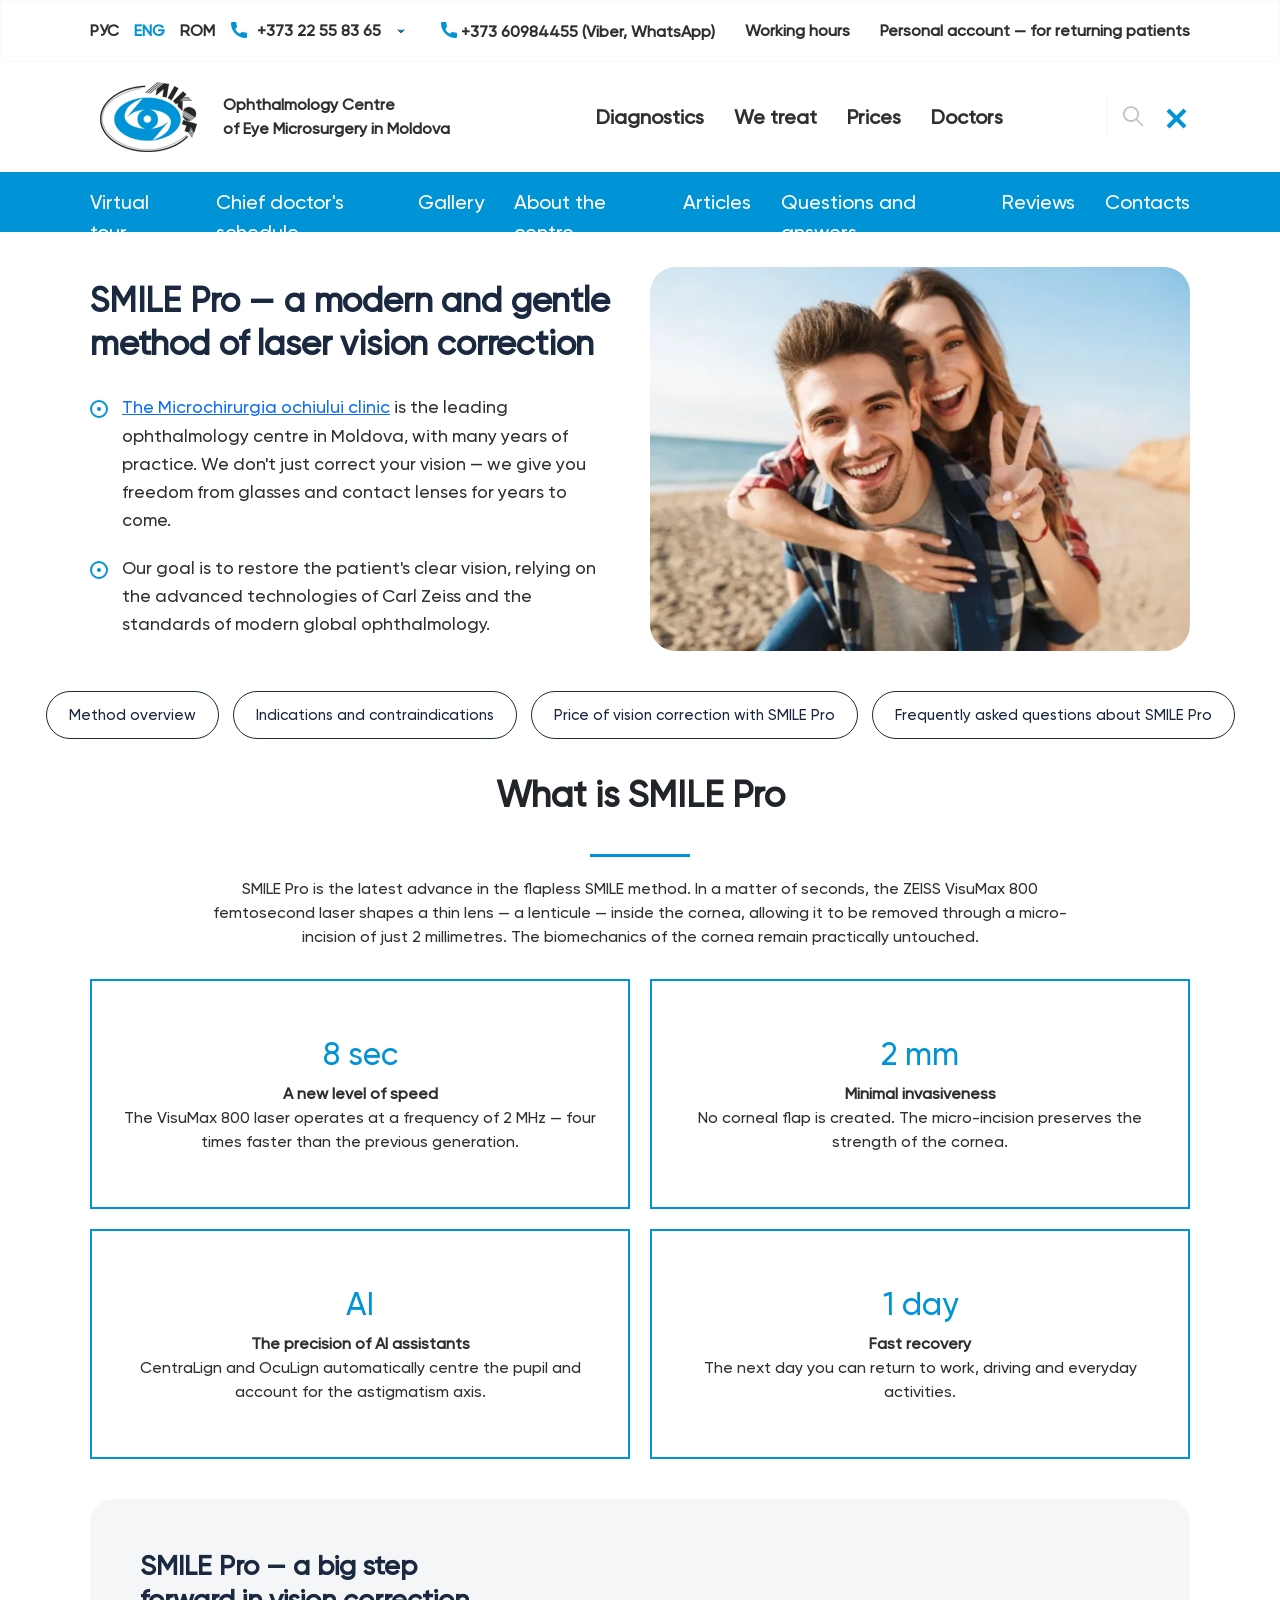
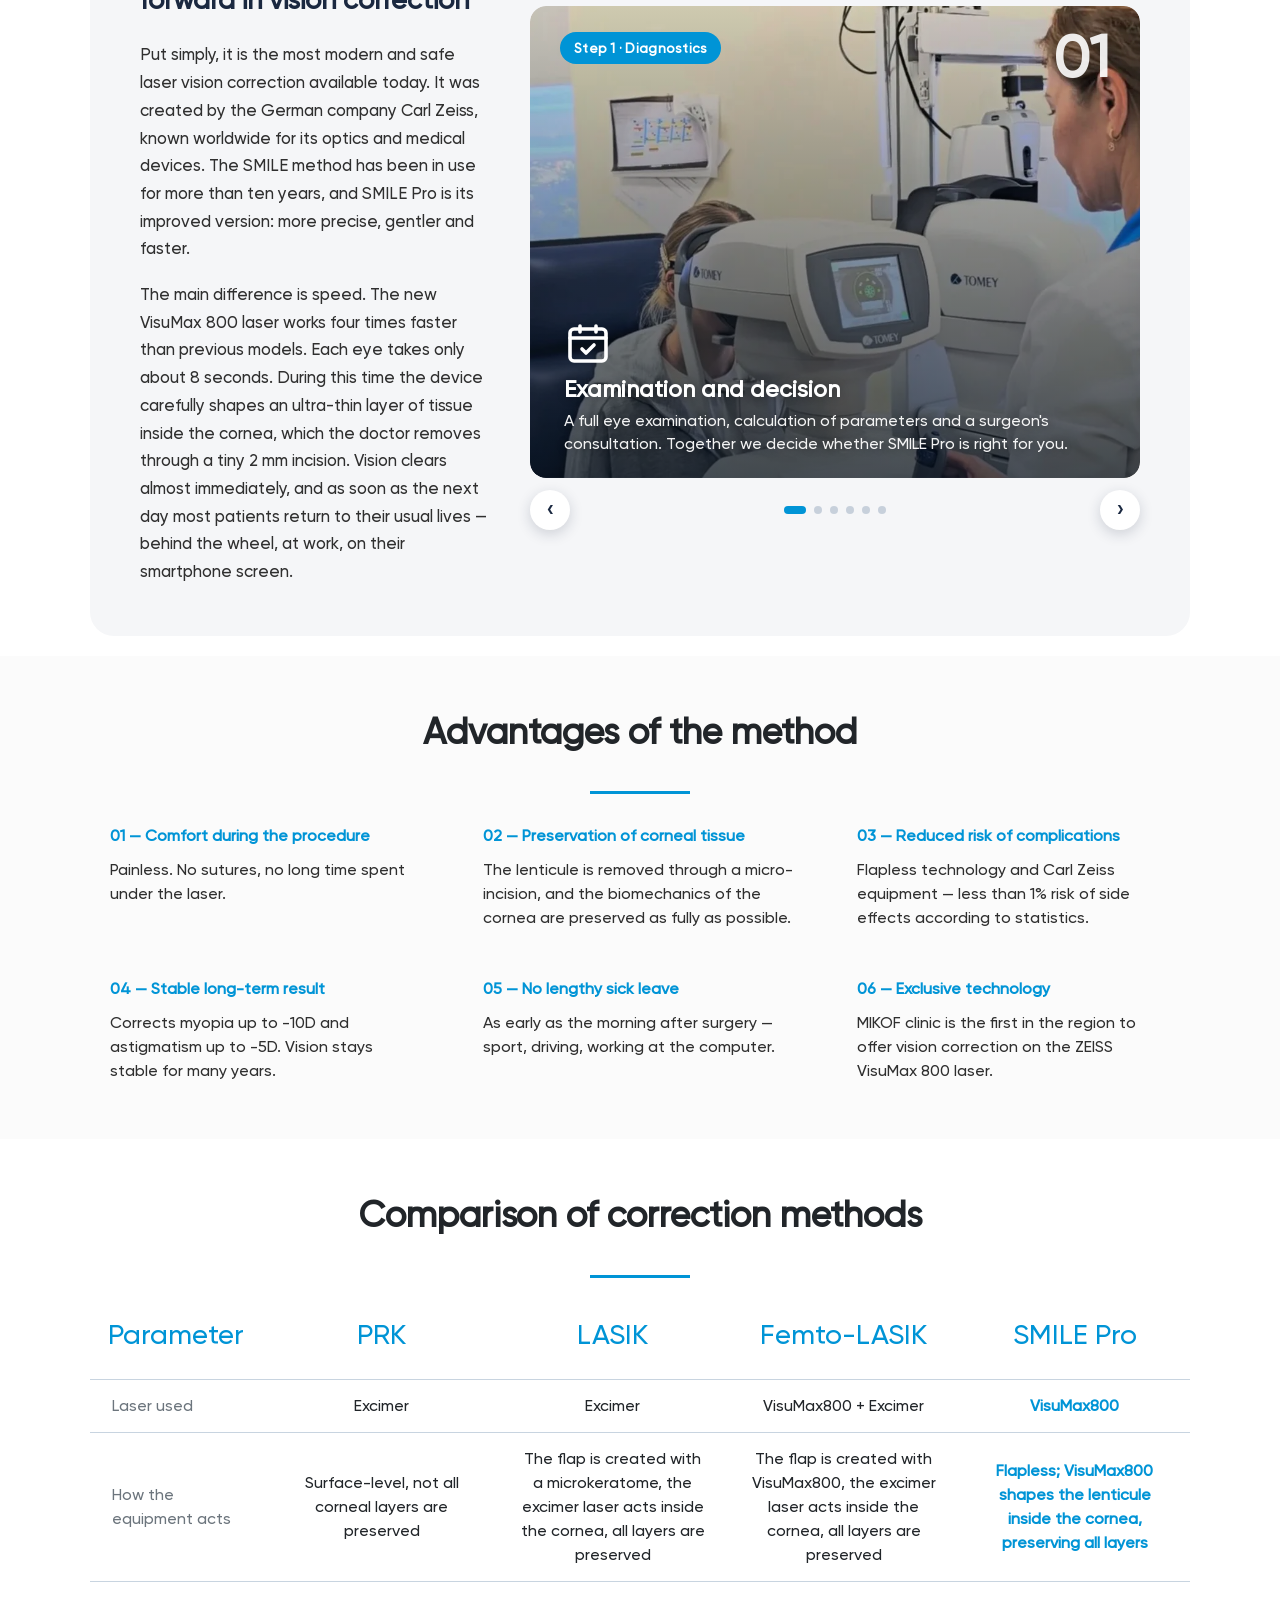
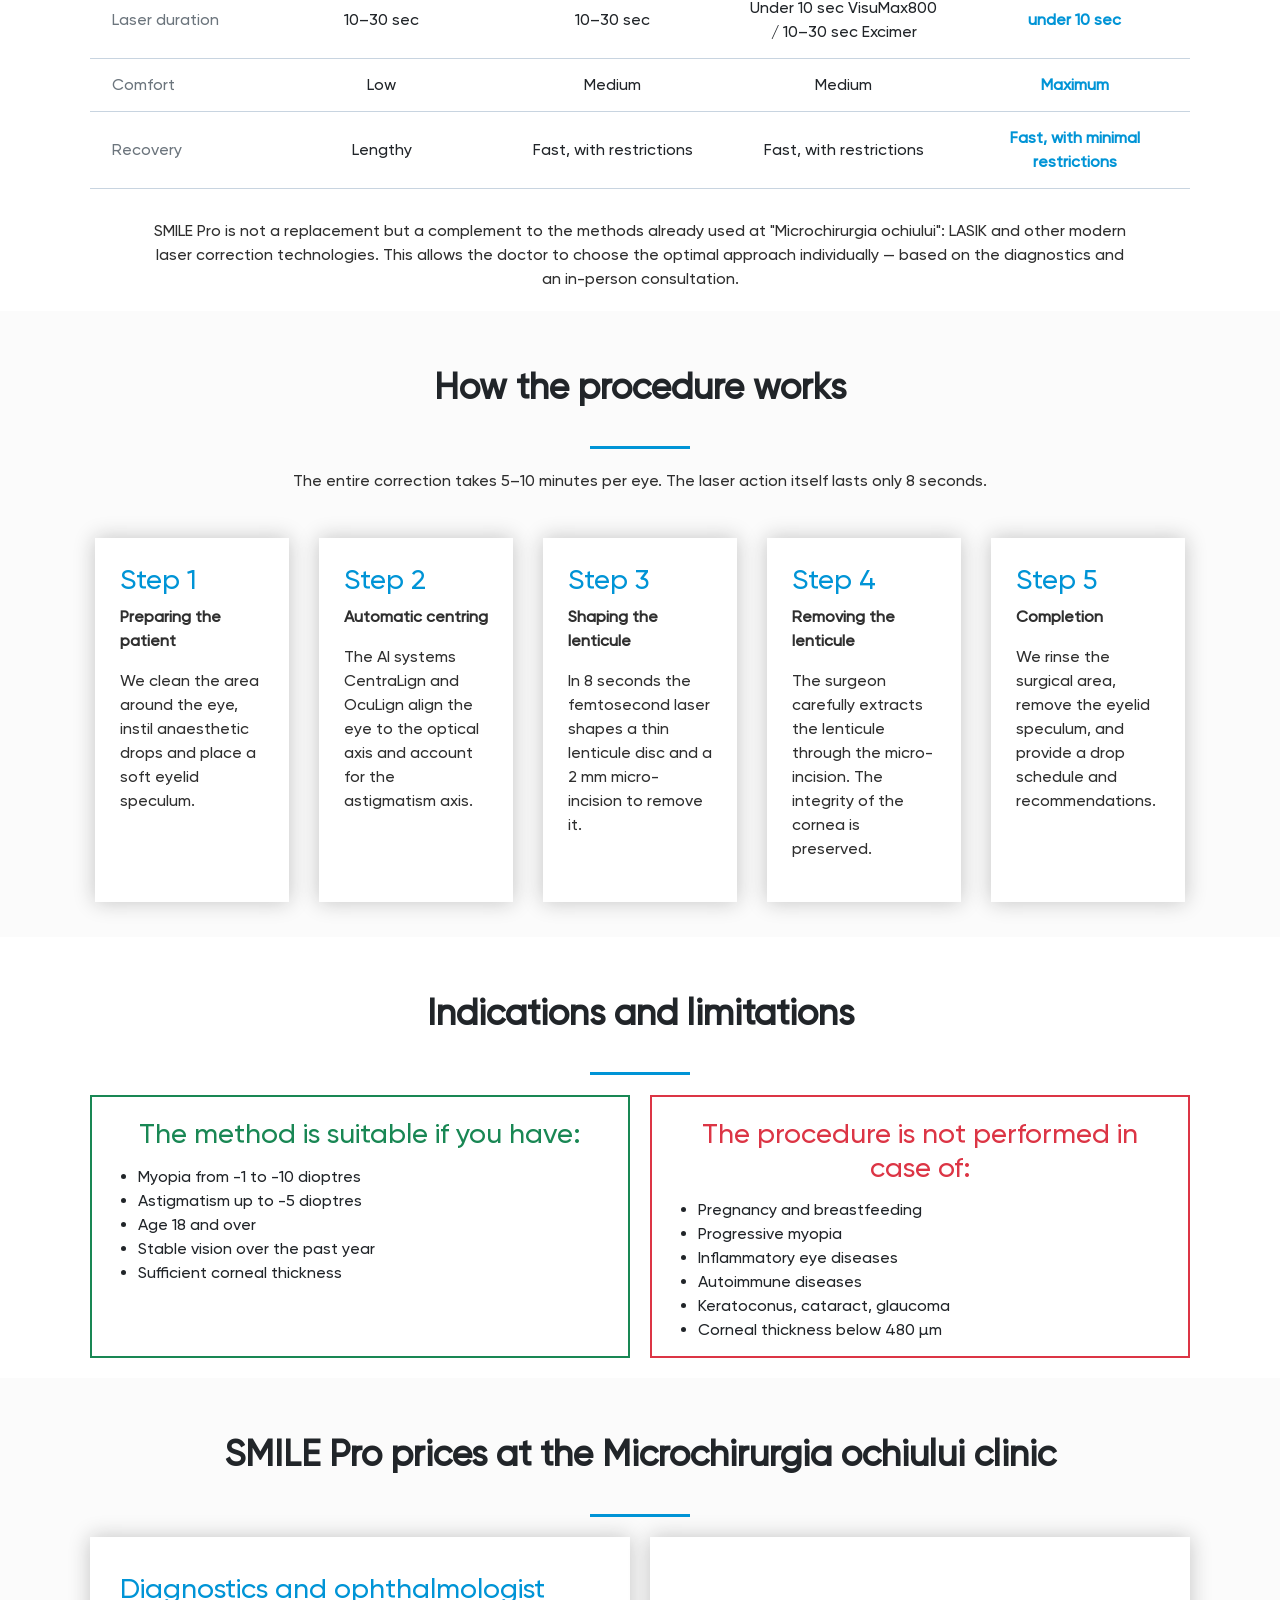
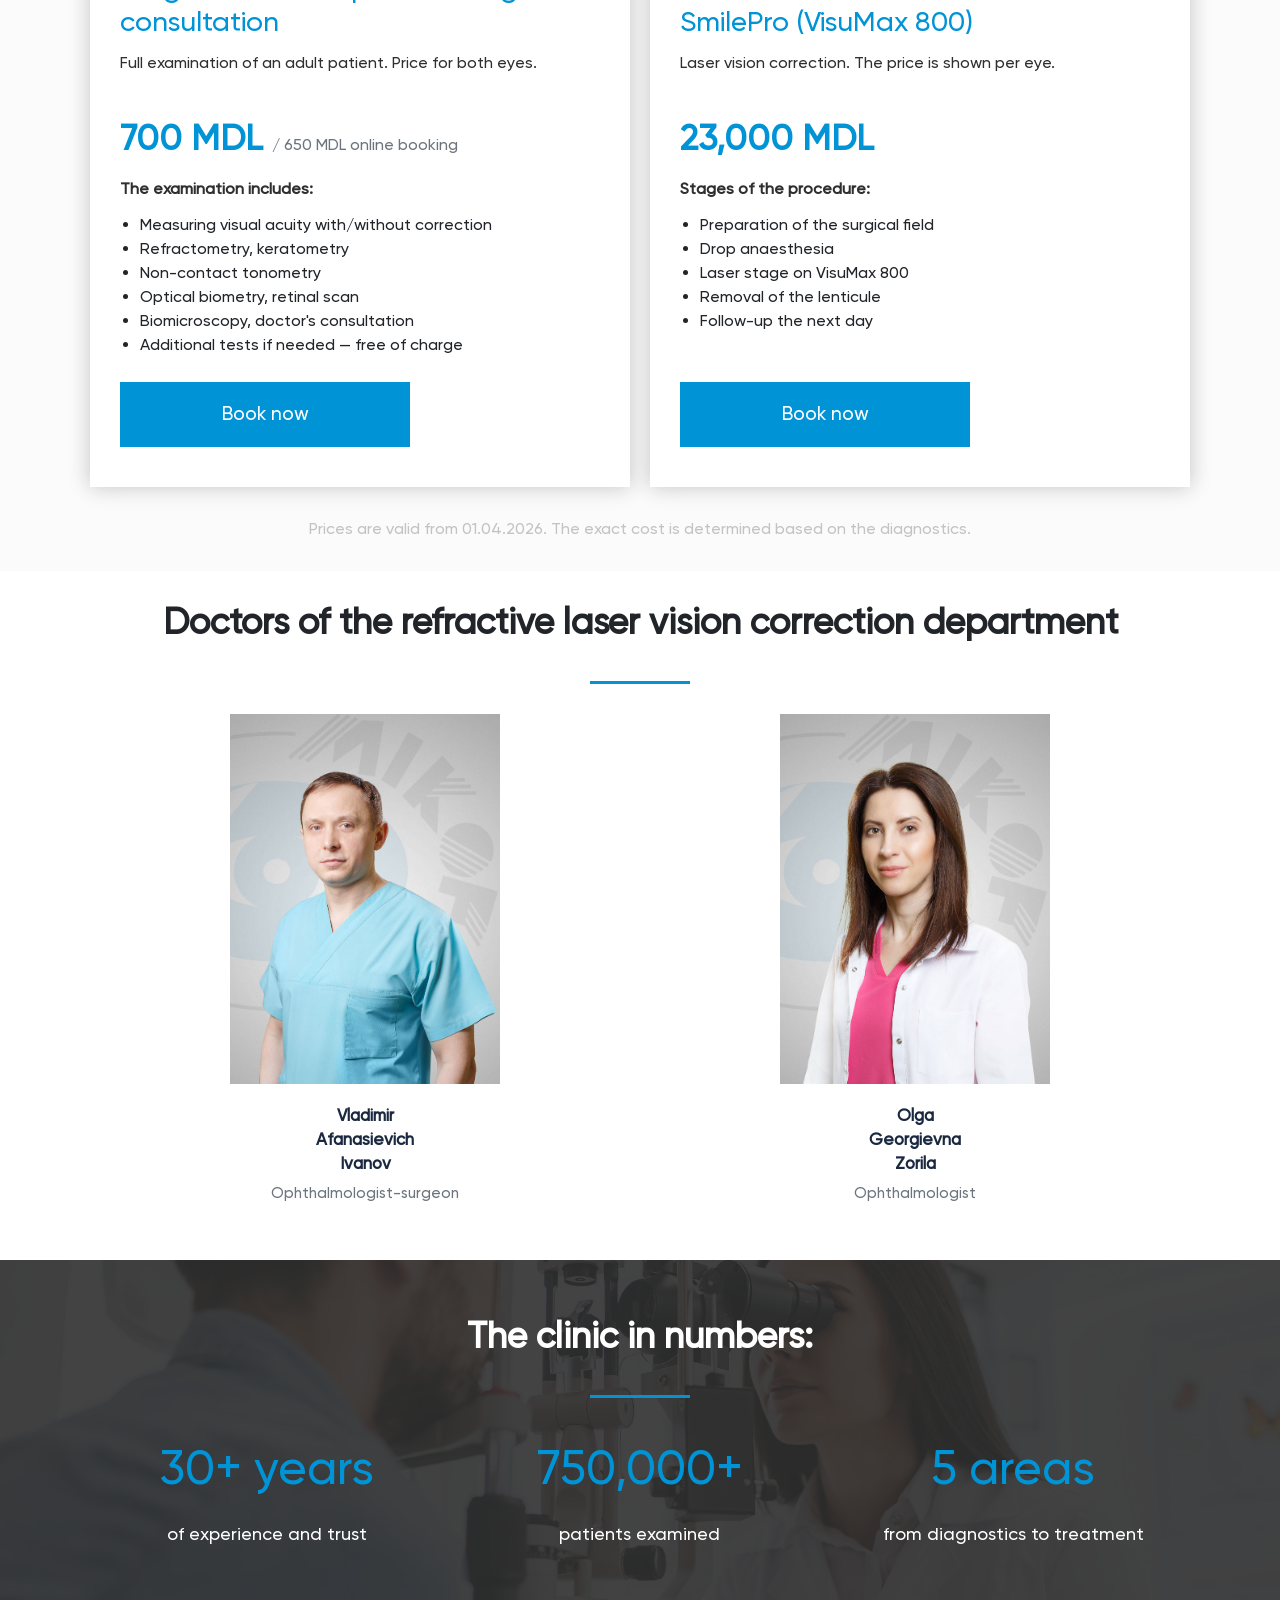
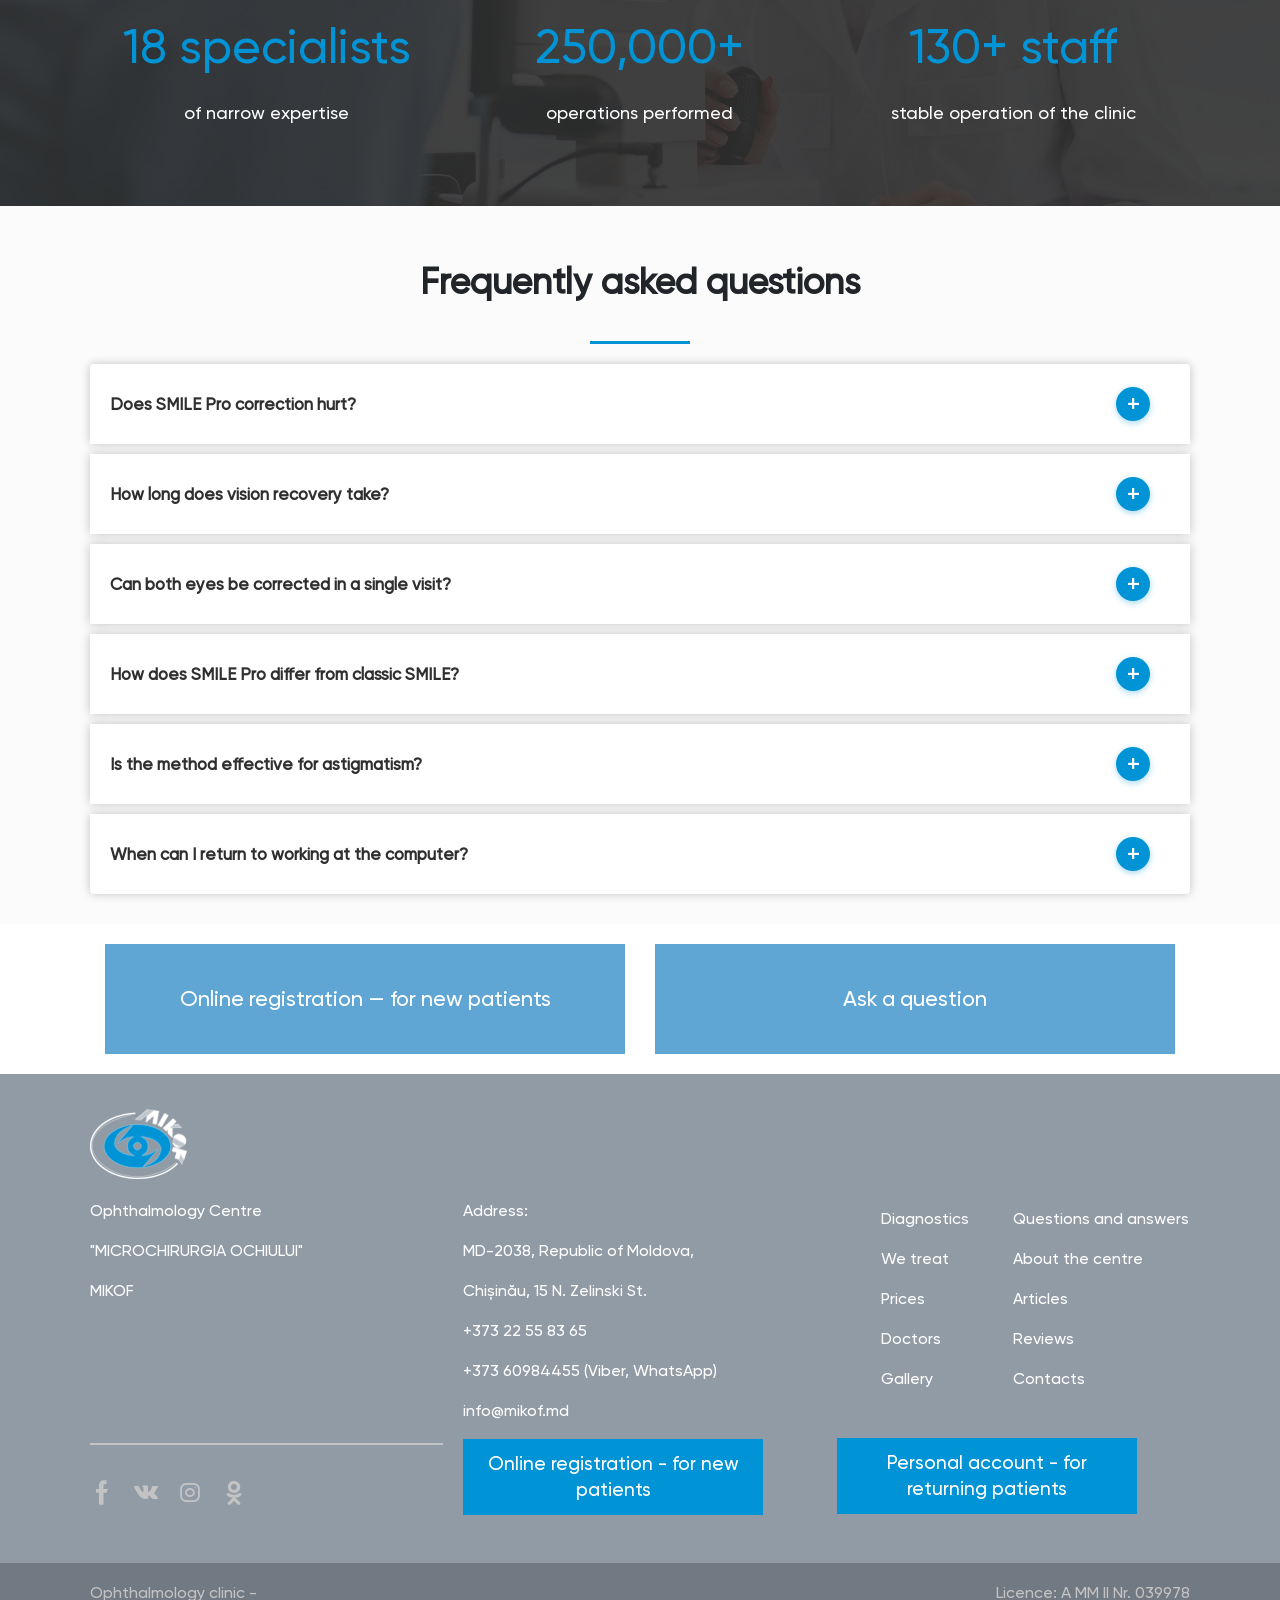
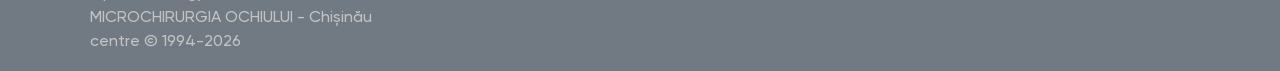
==== commit 7fb9009a: "Perf: фото карусели и hero в WebP (~7 МБ → ~0.27 МБ), lazy-loading, fetchpriority, чистка мёртвых ас" ====
--- a/en/index.html
+++ b/en/index.html
@@ -277,7 +277,7 @@
                 </div>
                 <div class="col-md-6">
                     <div class="intro-photo">
-                        <img src="../assets/img/intro-hero.png" alt="MIKOF clinic patient" class="intro-photo__img">
+                        <img src="../assets/img/intro-hero.webp" width="684" height="446" fetchpriority="high" alt="MIKOF clinic patient" class="intro-photo__img">
                     </div>
                 </div>
             </div>
@@ -351,7 +351,7 @@
                         <div class="journey" aria-roledescription="carousel" aria-label="Patient journey by day">
                             <div class="journey__track" id="journeyTrack">
                                 <article class="journey__slide">
-                                    <img class="journey__bg" src="../assets/img/journey/01.png" alt="Eye diagnostics before SMILE Pro">
+                                    <img class="journey__bg" loading="lazy" src="../assets/img/journey/01.webp" alt="Eye diagnostics before SMILE Pro">
                                     <span class="journey__day">Step 1 · Diagnostics</span>
                                     <span class="journey__num" aria-hidden="true">01</span>
                                     <span class="journey__icon"><svg viewBox="0 0 24 24" fill="none" stroke="currentColor" stroke-width="1.8" stroke-linecap="round" stroke-linejoin="round"><rect x="3" y="4.5" width="18" height="16" rx="2"/><path d="M3 9h18M8 3v3M16 3v3M9 14.5l2 2 4-4"/></svg></span>
@@ -359,7 +359,7 @@
                                     <p class="journey__text">A full eye examination, calculation of parameters and a surgeon's consultation. Together we decide whether SMILE Pro is right for you.</p>
                                 </article>
                                 <article class="journey__slide">
-                                    <img class="journey__bg" src="../assets/img/journey/02.png" alt="SMILE Pro laser correction in the operating room">
+                                    <img class="journey__bg" loading="lazy" src="../assets/img/journey/02.webp" alt="SMILE Pro laser correction in the operating room">
                                     <span class="journey__day">Surgery day</span>
                                     <span class="journey__num" aria-hidden="true">02</span>
                                     <span class="journey__icon"><svg viewBox="0 0 24 24" fill="none" stroke="currentColor" stroke-width="1.8" stroke-linecap="round" stroke-linejoin="round"><circle cx="12" cy="12" r="9"/><path d="M12 7.5V12l3 2"/></svg></span>
@@ -367,7 +367,7 @@
                                     <p class="journey__text">Painless, under drop anaesthesia. The VisuMax 800 laser works about 8 seconds per eye. You can go home within an hour.</p>
                                 </article>
                                 <article class="journey__slide">
-                                    <img class="journey__bg" src="../assets/img/journey/03.png" alt="Follow-up the day after surgery">
+                                    <img class="journey__bg" loading="lazy" src="../assets/img/journey/03.webp" alt="Follow-up the day after surgery">
                                     <span class="journey__day">Day 1</span>
                                     <span class="journey__num" aria-hidden="true">03</span>
                                     <span class="journey__icon"><svg viewBox="0 0 24 24" fill="none" stroke="currentColor" stroke-width="1.8" stroke-linecap="round" stroke-linejoin="round"><path d="M2 12s3.5-6.5 10-6.5S22 12 22 12s-3.5 6.5-10 6.5S2 12 2 12z"/><circle cx="12" cy="12" r="3"/></svg></span>
@@ -375,7 +375,7 @@
                                     <p class="journey__text">The next day — a follow-up. Most patients already see clearly and return to work and driving.</p>
                                 </article>
                                 <article class="journey__slide">
-                                    <img class="journey__bg" src="../assets/img/journey/04.png" alt="Vision recovery in the first week">
+                                    <img class="journey__bg" loading="lazy" src="../assets/img/journey/04.webp" alt="Vision recovery in the first week">
                                     <span class="journey__day">Days 2–7</span>
                                     <span class="journey__num" aria-hidden="true">04</span>
                                     <span class="journey__icon"><svg viewBox="0 0 24 24" fill="none" stroke="currentColor" stroke-width="1.8" stroke-linecap="round" stroke-linejoin="round"><path d="M12 3s6 6.5 6 10.5a6 6 0 0 1-12 0C6 9.5 12 3 12 3z"/></svg></span>
@@ -383,7 +383,7 @@
                                     <p class="journey__text">Drops as prescribed and eye hygiene. Temporarily avoid the pool, sauna and contact sports.</p>
                                 </article>
                                 <article class="journey__slide">
-                                    <img class="journey__bg" src="../assets/img/journey/05.jpg" alt="Vision stabilisation and return to an active life">
+                                    <img class="journey__bg" loading="lazy" src="../assets/img/journey/05.webp" alt="Vision stabilisation and return to an active life">
                                     <span class="journey__day">2–4 weeks</span>
                                     <span class="journey__num" aria-hidden="true">05</span>
                                     <span class="journey__icon"><svg viewBox="0 0 24 24" fill="none" stroke="currentColor" stroke-width="1.8" stroke-linecap="round" stroke-linejoin="round"><path d="M3 12h4l2.5 7 5-14 2.5 7h4"/></svg></span>
@@ -391,7 +391,7 @@
                                     <p class="journey__text">Your vision fully stabilises and you return to full activity — sport, screens, travel.</p>
                                 </article>
                                 <article class="journey__slide">
-                                    <img class="journey__bg" src="../assets/img/journey/06.jpg" alt="Life without glasses after SMILE Pro">
+                                    <img class="journey__bg" loading="lazy" src="../assets/img/journey/06.webp" alt="Life without glasses after SMILE Pro">
                                     <span class="journey__day">Result</span>
                                     <span class="journey__num" aria-hidden="true">06</span>
                                     <span class="journey__icon"><svg viewBox="0 0 24 24" fill="none" stroke="currentColor" stroke-width="1.8" stroke-linecap="round" stroke-linejoin="round"><circle cx="12" cy="12" r="9"/><path d="M8.5 14.5s1.3 2 3.5 2 3.5-2 3.5-2"/><path d="M9 9.5h.01M15 9.5h.01"/></svg></span>
@@ -684,7 +684,7 @@
             <div class="row justify-content-center">
                 <div class="col-md-4 col-sm-6 our-team-item">
                     <div class="our-team-img">
-                        <img src="../assets/img/doctors/ivanov.jpg" alt="Vladimir Afanasievich Ivanov">
+                        <img loading="lazy" src="../assets/img/doctors/ivanov.jpg" alt="Vladimir Afanasievich Ivanov">
                     </div>
                     <div class="our-team-body">
                         <h5 class="our-team-title"><a href="#booking">Vladimir<br>Afanasievich<br>Ivanov</a></h5>
@@ -693,7 +693,7 @@
                 </div>
                 <div class="col-md-4 col-sm-6 our-team-item">
                     <div class="our-team-img">
-                        <img src="../assets/img/doctors/zorila.jpg" alt="Olga Georgievna Zorila">
+                        <img loading="lazy" src="../assets/img/doctors/zorila.jpg" alt="Olga Georgievna Zorila">
                     </div>
                     <div class="our-team-body">
                         <h5 class="our-team-title"><a href="#booking">Olga<br>Georgievna<br>Zorila</a></h5>
@@ -846,7 +846,7 @@
             <div class="col-12">
                 <div class="logo">
                     <div class="logo-img">
-                        <a href="https://mikof.md"><img src="../assets/img/logo-white.png" alt="MIKOF"></a>
+                        <a href="https://mikof.md"><img loading="lazy" src="../assets/img/logo-white.png" alt="MIKOF"></a>
                     </div>
                     <div class="hide-on-desktop">
                         <p>Ophthalmology Centre</p>
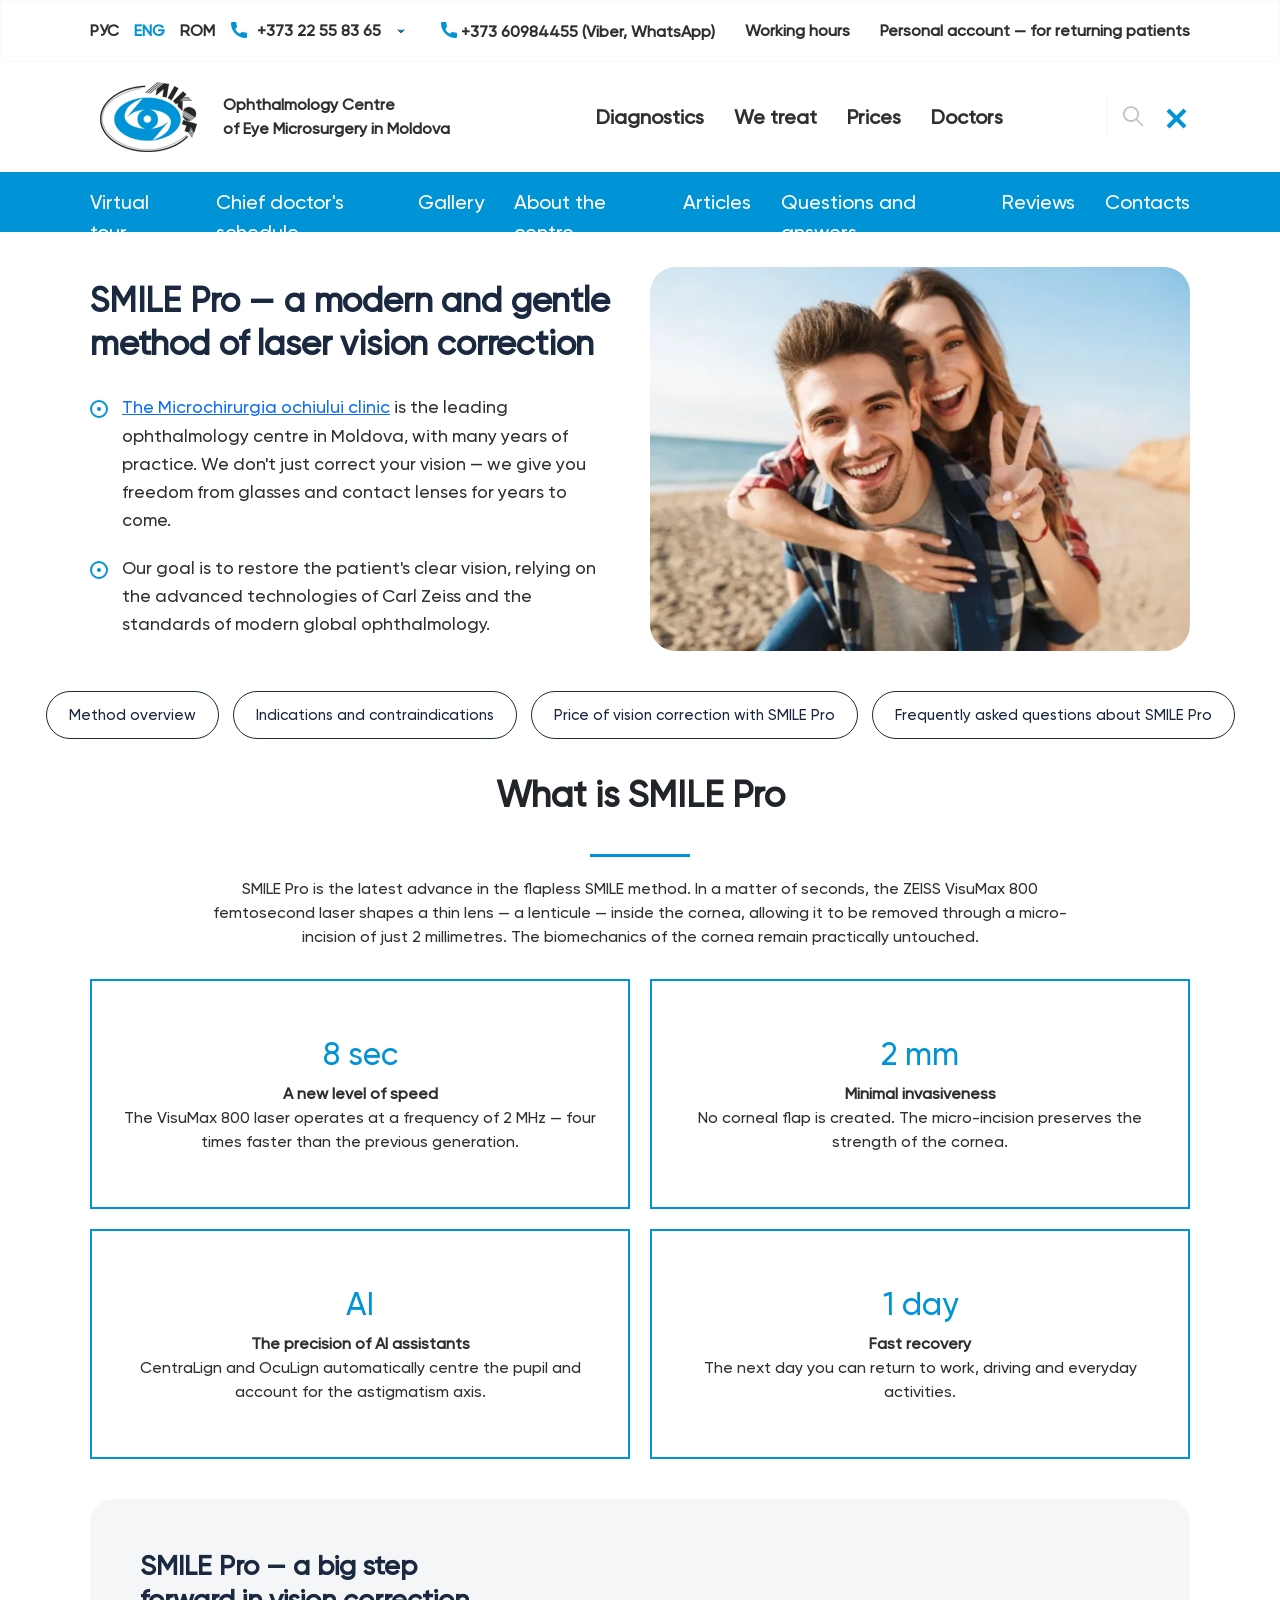
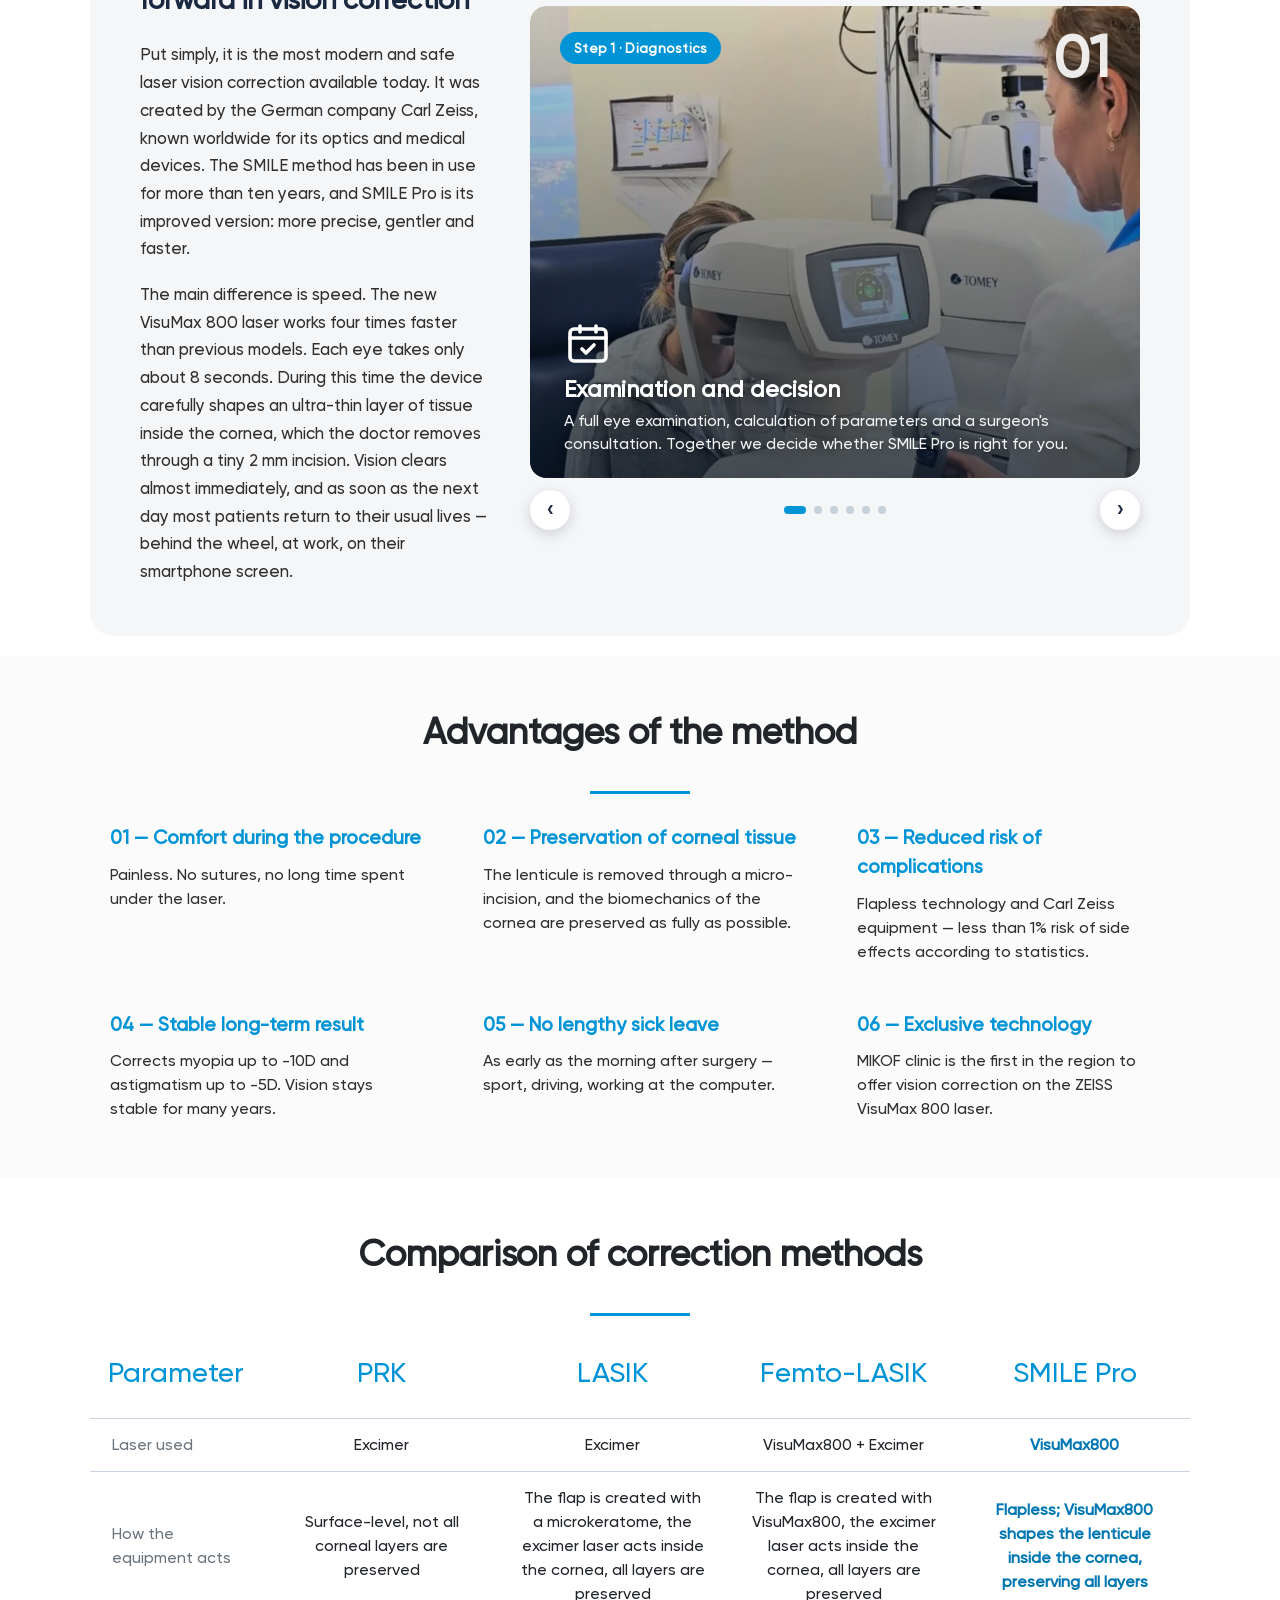
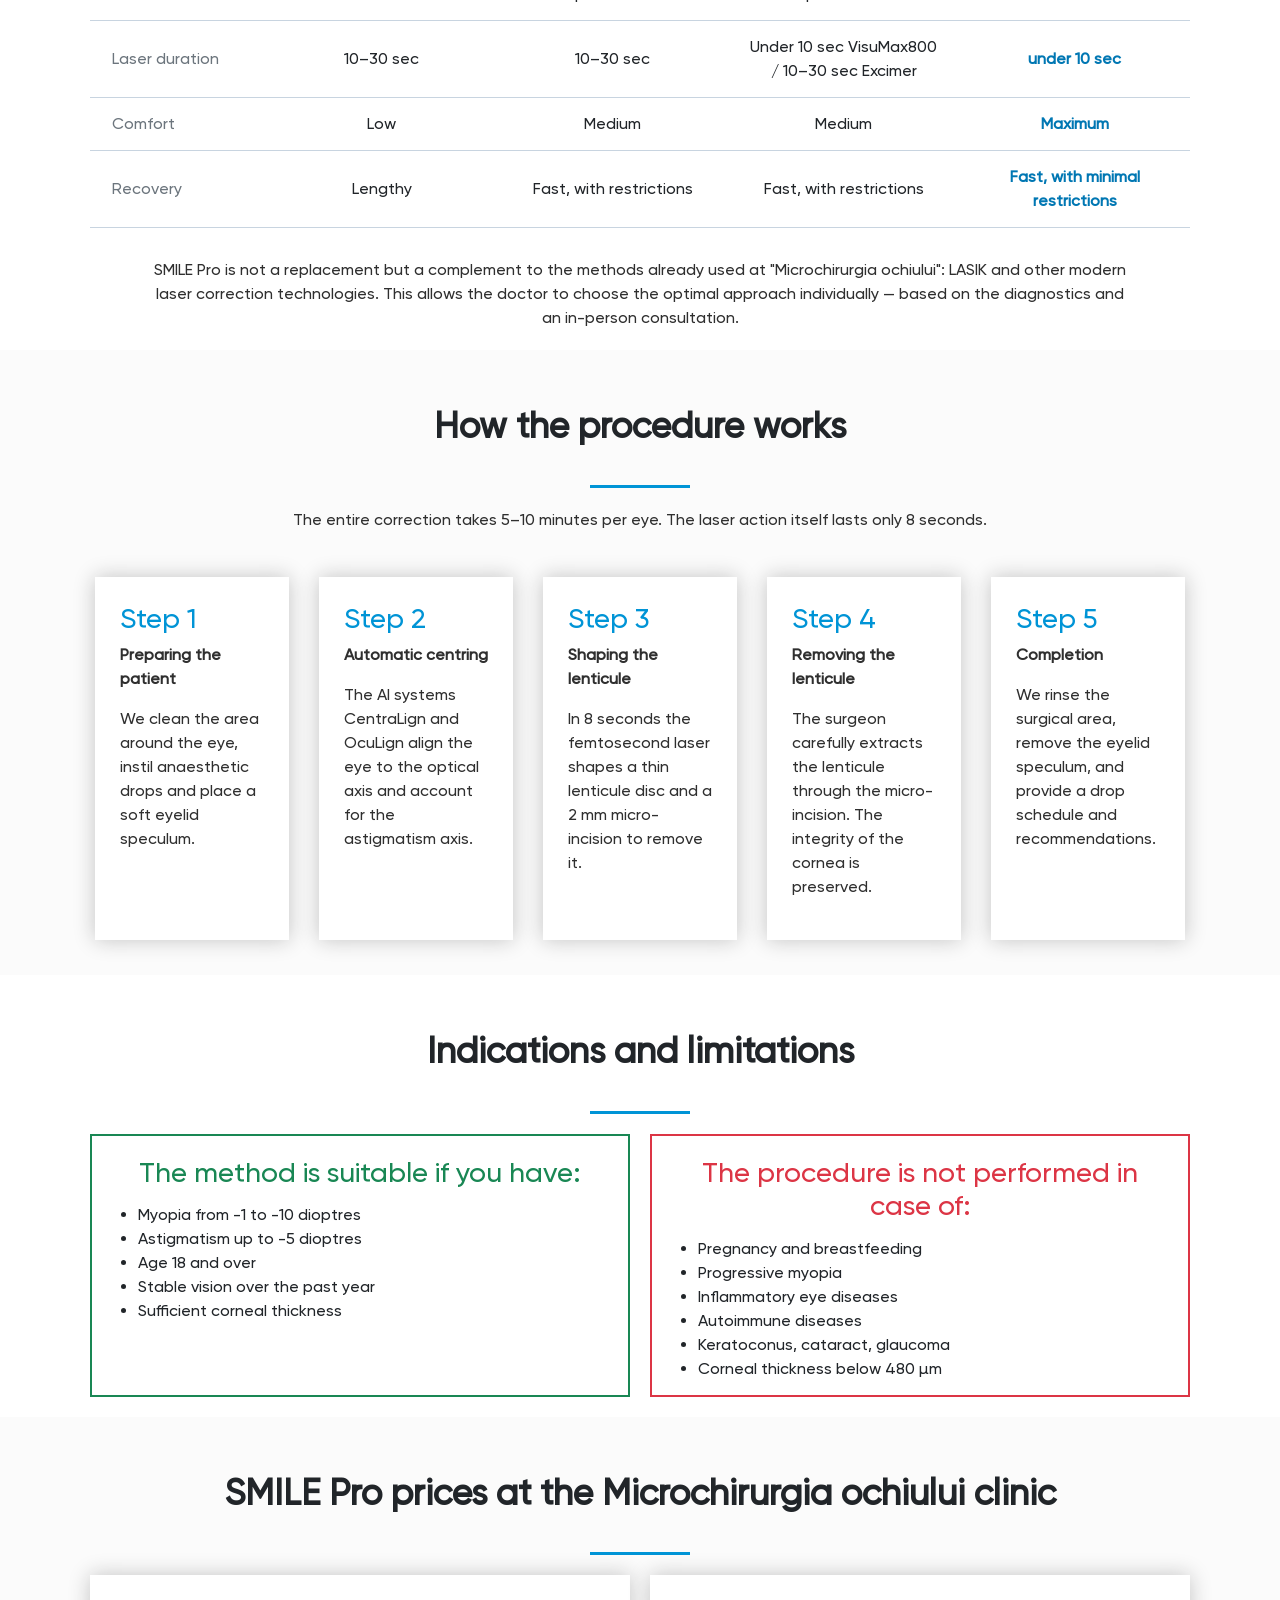
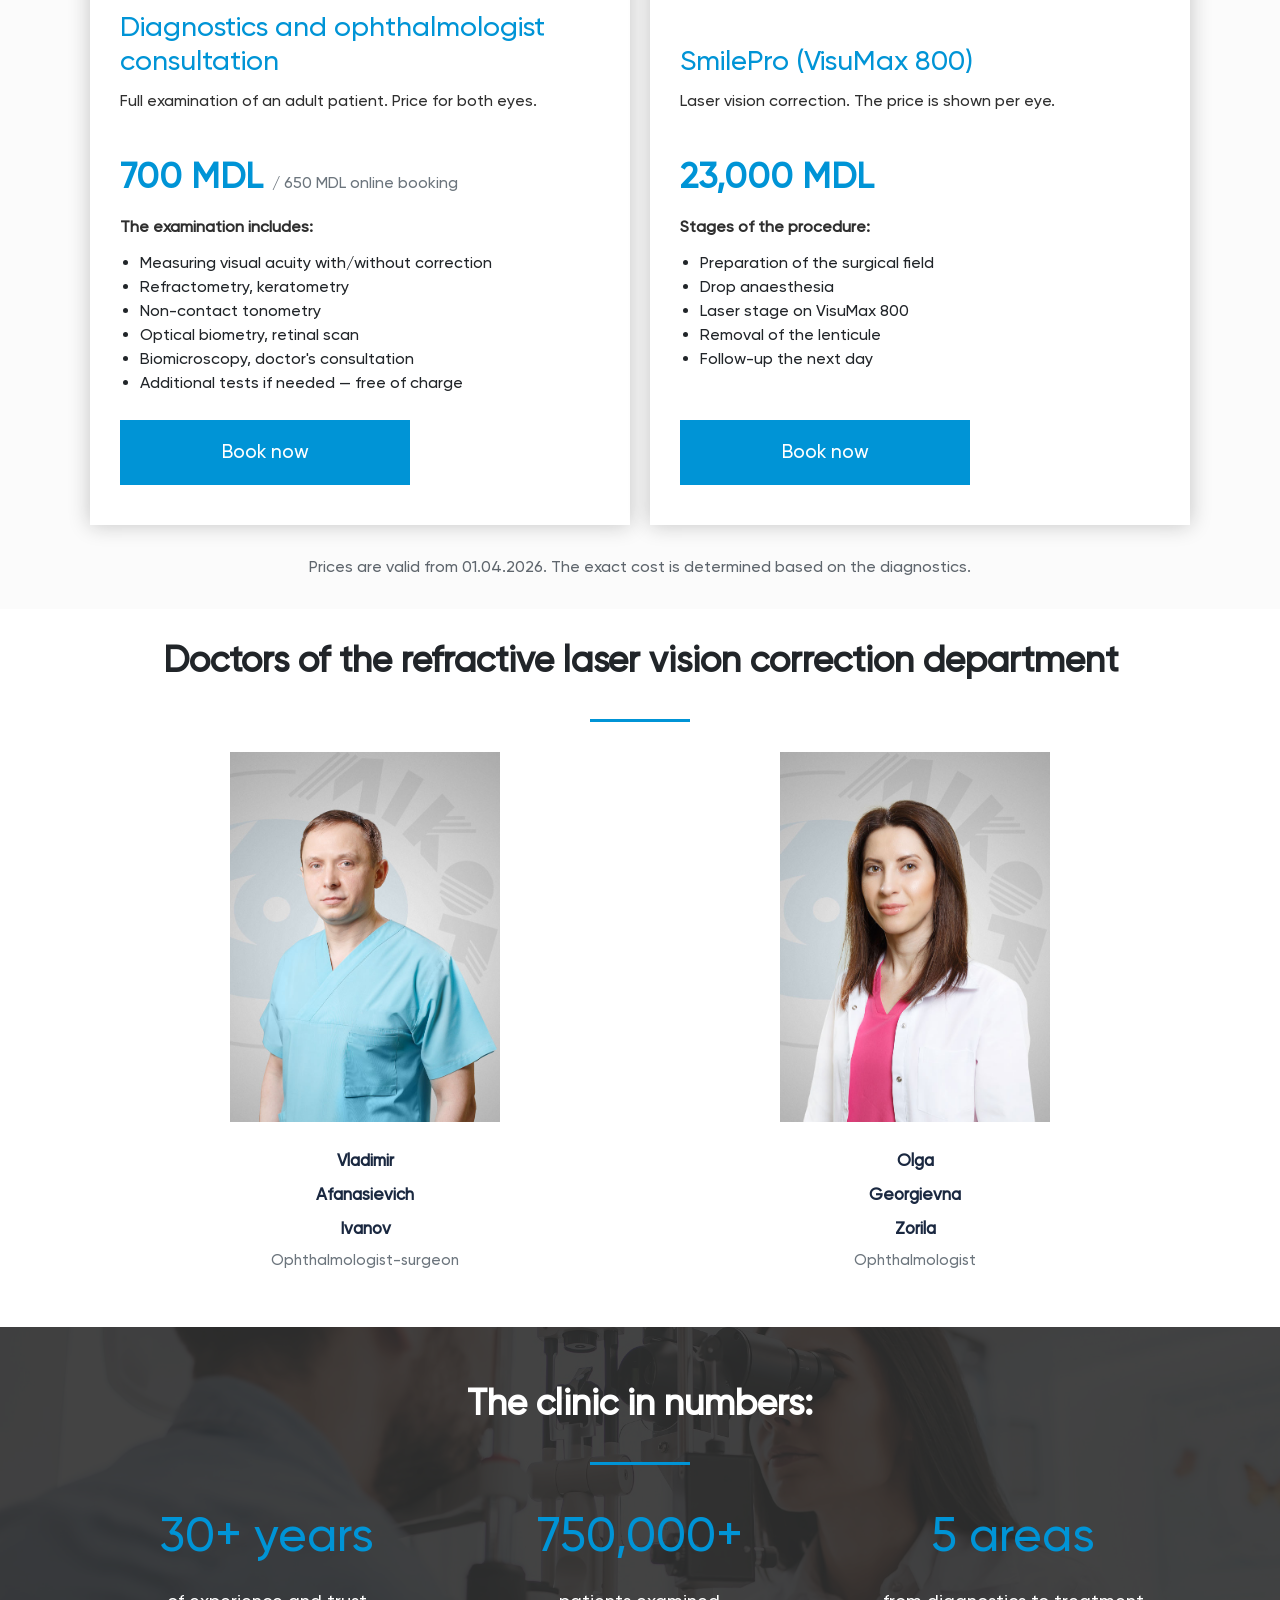
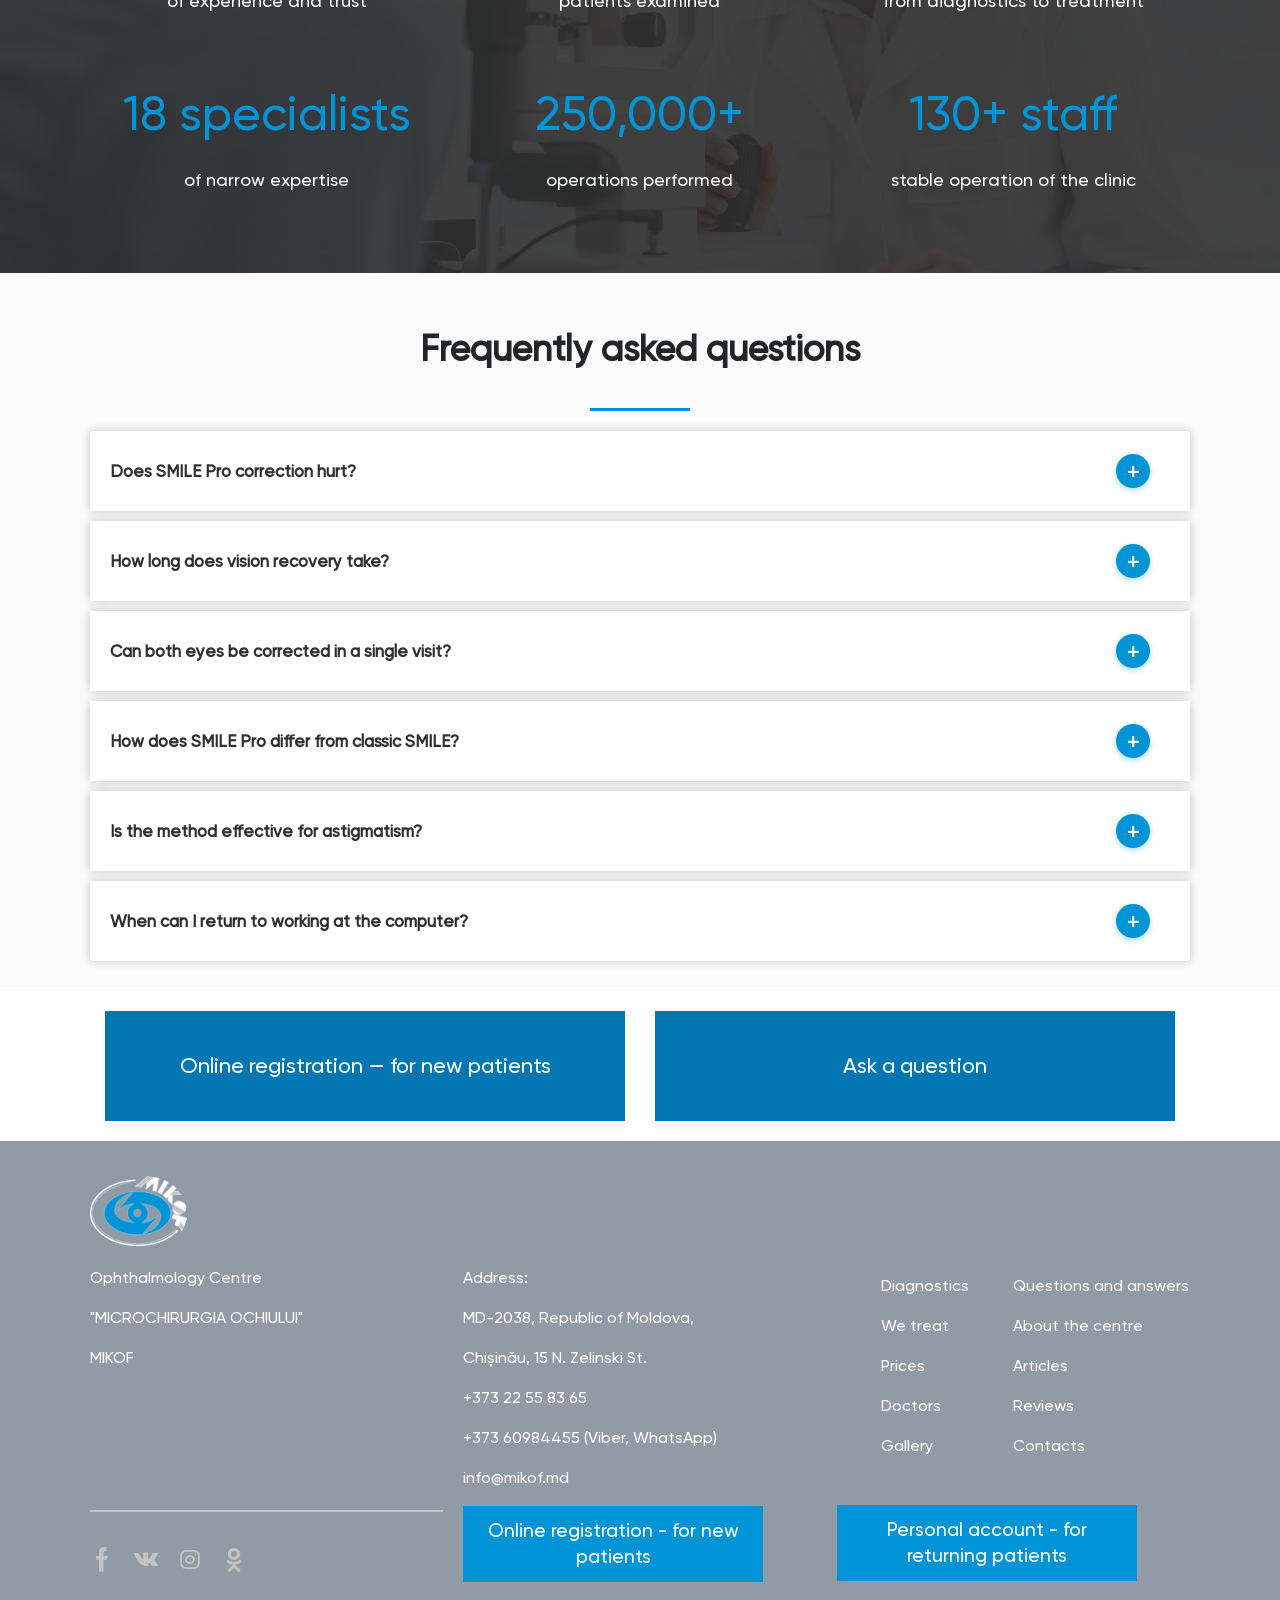
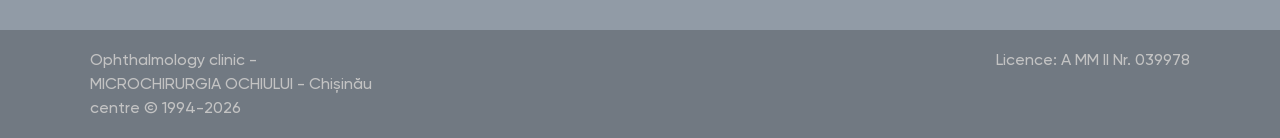
==== commit 179a1e6b: "a11y: устранены нарушения axe в <main> — aria-hidden у точек карусели, уровень заголовков врачей h5-" ====
--- a/en/index.html
+++ b/en/index.html
@@ -402,7 +402,7 @@
                             </div>
                             <button class="journey__arrow journey__arrow--prev" type="button" aria-label="Previous slide">‹</button>
                             <button class="journey__arrow journey__arrow--next" type="button" aria-label="Next slide">›</button>
-                            <div class="journey__dots" id="journeyDots" aria-hidden="true"></div>
+                            <div class="journey__dots" id="journeyDots"></div>
                         </div>
                     </div>
                 </div>
@@ -687,7 +687,7 @@
                         <img loading="lazy" src="../assets/img/doctors/ivanov.jpg" alt="Vladimir Afanasievich Ivanov">
                     </div>
                     <div class="our-team-body">
-                        <h5 class="our-team-title"><a href="#booking">Vladimir<br>Afanasievich<br>Ivanov</a></h5>
+                        <h3 class="our-team-title"><a href="#booking">Vladimir<br>Afanasievich<br>Ivanov</a></h3>
                         <p class="our-team-text">Ophthalmologist-surgeon</p>
                     </div>
                 </div>
@@ -696,7 +696,7 @@
                         <img loading="lazy" src="../assets/img/doctors/zorila.jpg" alt="Olga Georgievna Zorila">
                     </div>
                     <div class="our-team-body">
-                        <h5 class="our-team-title"><a href="#booking">Olga<br>Georgievna<br>Zorila</a></h5>
+                        <h3 class="our-team-title"><a href="#booking">Olga<br>Georgievna<br>Zorila</a></h3>
                         <p class="our-team-text">Ophthalmologist</p>
                     </div>
                 </div>
@@ -832,8 +832,8 @@
     <section id="booking" class="booking-cta">
         <div class="container">
             <div class="booking-cta__row">
-                <a class="booking-cta__btn" href="https://mikof.md/online-register" target="_blank">Online registration — for new patients</a>
-                <a class="booking-cta__btn" href="https://mikof.md/contact.shtml" target="_blank">Ask a question</a>
+                <a class="booking-cta__btn" href="https://mikof.md/en/online-register" target="_blank" rel="noopener">Online registration — for new patients</a>
+                <a class="booking-cta__btn" href="https://mikof.md/contact.shtml" target="_blank" rel="noopener">Ask a question</a>
             </div>
         </div>
     </section>
@@ -867,22 +867,22 @@
                 </div>
                 <div class="social-media d-flex justify-content-md-start">
                     <div class="social-icon">
-                        <a href="https://www.facebook.com/pages/%D0%9E%D1%84%D1%82%D0%B0%D0%BB%D1%8C%D0%BC%D0%BE%D0%BB%D0%BE%D0%B3%D0%B8%D1%87%D0%B5%D1%81%D0%BA%D0%B8%D0%B9-%D1%86%D0%B5%D0%BD%D1%82%D1%80-%D0%9C%D0%B8%D0%BA%D1%80%D0%BE%D1%85%D0%B8%D1%80%D1%83%D1%80%D0%B3%D0%B8%D1%8F-%D0%B3%D0%BB%D0%B0%D0%B7%D0%B0/433546713401414" target="_blank">
+                        <a href="https://www.facebook.com/pages/%D0%9E%D1%84%D1%82%D0%B0%D0%BB%D1%8C%D0%BC%D0%BE%D0%BB%D0%BE%D0%B3%D0%B8%D1%87%D0%B5%D1%81%D0%BA%D0%B8%D0%B9-%D1%86%D0%B5%D0%BD%D1%82%D1%80-%D0%9C%D0%B8%D0%BA%D1%80%D0%BE%D1%85%D0%B8%D1%80%D1%83%D1%80%D0%B3%D0%B8%D1%8F-%D0%B3%D0%BB%D0%B0%D0%B7%D0%B0/433546713401414" target="_blank" rel="noopener noreferrer">
                             <span class="icon-Facebook"></span>
                         </a>
                     </div>
                     <div class="social-icon">
-                        <a href="https://vk.com/microchirurgiaochiuluichisinau" target="_blank">
+                        <a href="https://vk.com/microchirurgiaochiuluichisinau" target="_blank" rel="noopener noreferrer">
                             <span class="icon-VK"></span>
                         </a>
                     </div>
                     <div class="social-icon">
-                        <a href="https://www.instagram.com/microchirurgia_ochiului/" target="_blank">
+                        <a href="https://www.instagram.com/microchirurgia_ochiului/" target="_blank" rel="noopener noreferrer">
                             <span class="icon-INST"></span>
                         </a>
                     </div>
                     <div class="social-icon">
-                        <a href="http://ok.ru/oftalmologie" target="_blank">
+                        <a href="https://ok.ru/oftalmologie" target="_blank" rel="noopener noreferrer">
                             <span class="icon-odnoklassniki"></span>
                         </a>
                     </div>
@@ -898,7 +898,7 @@
                     <p><a href="mailto:info@mikof.md" style="text-decoration: none">info@mikof.md</a></p>
                 </div>
                 <div class="button">
-                    <button class="btn btn-primary" style="" onclick="window.open('https://mikof.md/online-register', '_blank')">Online registration - for new patients</button>
+                    <button class="btn btn-primary" style="" onclick="window.open('https://mikof.md/online-register', '_blank', 'noopener')">Online registration - for new patients</button>
                     <a class="btn btn-primary hide-on-desktop" href="#" data-bs-toggle="modal" data-bs-target="#exampleModal" style="margin-top: 0;">Personal account - for returning patients</a>
                 </div>
             </div>
@@ -937,7 +937,7 @@
     </div>
 </footer>
 
-<script src="https://cdn.jsdelivr.net/npm/bootstrap@5.3.2/dist/js/bootstrap.bundle.min.js"></script>
+<script src="../assets/js/bootstrap.bundle.min.js"></script>
 <script src="../script.js"></script>
 </body>
 </html>
--- a/styles.css
+++ b/styles.css
@@ -373,7 +373,7 @@
     align-items: center;
     justify-content: center;
     text-align: center;
-    background: #5fa6d4;
+    background: #0077b3; /* a11y: затемнён с #5fa6d4 — белый текст даёт 4.89:1 */
     color: #fff;
     font-size: 1.35rem;
     font-weight: 500;
@@ -385,7 +385,7 @@
     min-height: 110px;
 }
 .booking-cta__btn:hover {
-    background: #0094d6;
+    background: #005f8c; /* при наведении темнее базового, контраст сохраняется */
     color: #fff;
 }
 @media (max-width: 767px) {
@@ -405,6 +405,7 @@
     margin: 30px auto 10px; /* по центру серой полосы по вертикали: сверху 30px, снизу 10+20(паддинг секции)=30px */
     max-width: 900px;
     line-height: 1.5;
+    color: #5f666d; /* a11y: вместо #c3c3c3 (1.7:1) — даёт ~4.9:1 на светлом фоне */
 }
 @media (max-width: 767px) {
     .price-note {
@@ -600,7 +601,7 @@
     color: #6c757d;
     white-space: normal;
 }
-.compare-table .cell-pro { color: #0094d6; }
+.compare-table .cell-pro { color: #0077b3; } /* a11y: затемнён с #0094d6 до 4.89:1 на белом (мелкий текст в таблице) */
 
 @media (max-width: 767px) {
     .compare-table table,
@@ -1029,3 +1030,7 @@
     .journey__arrow--prev { left: 2px; }
     .journey__arrow--next { right: 2px; }
 }
+
+/* a11y: заголовки преимуществ синим #0094d6 на белом дают 3.39:1 — мало для обычного текста (нужно 4.5),
+   но достаточно для крупного (порог 3:1). Делаем их крупным текстом (>=18.66px + bold), цвет бренда сохраняется. */
+.block-item__title { font-size: 1.2rem; font-weight: 700; }
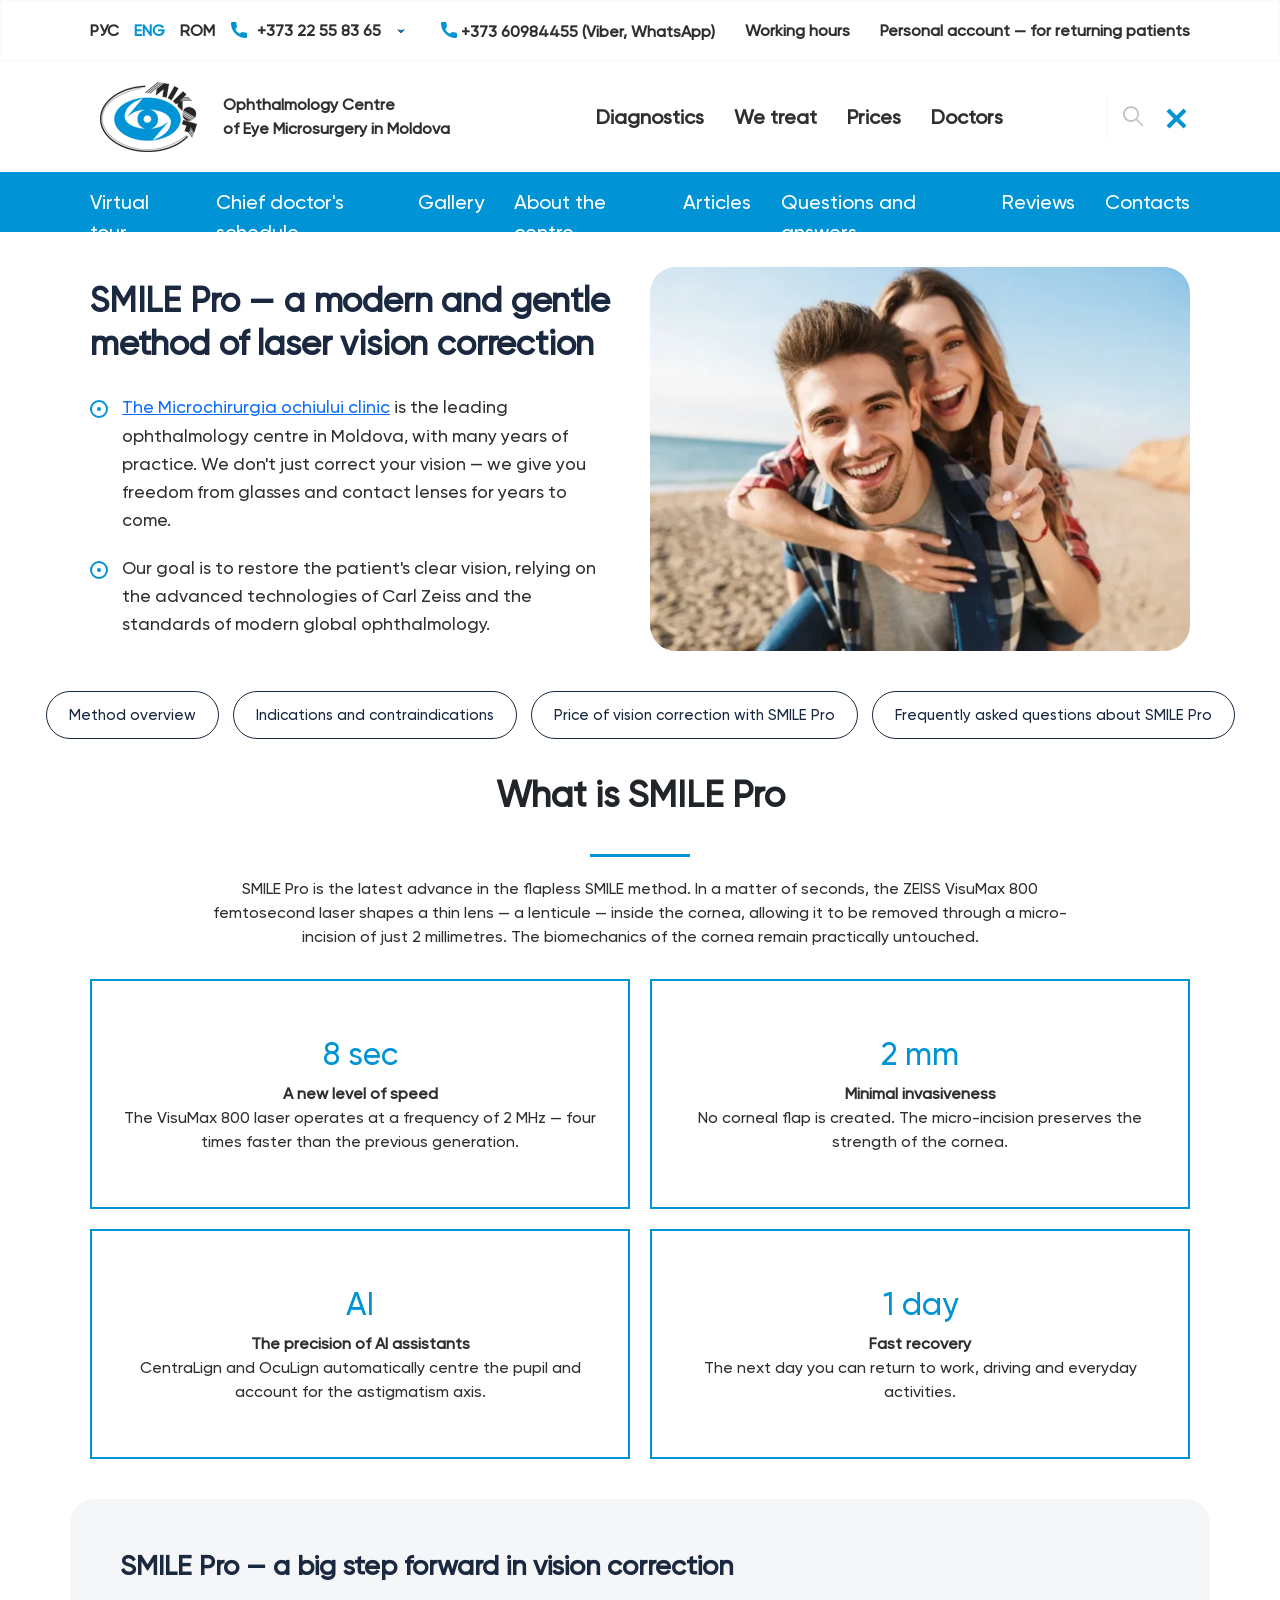
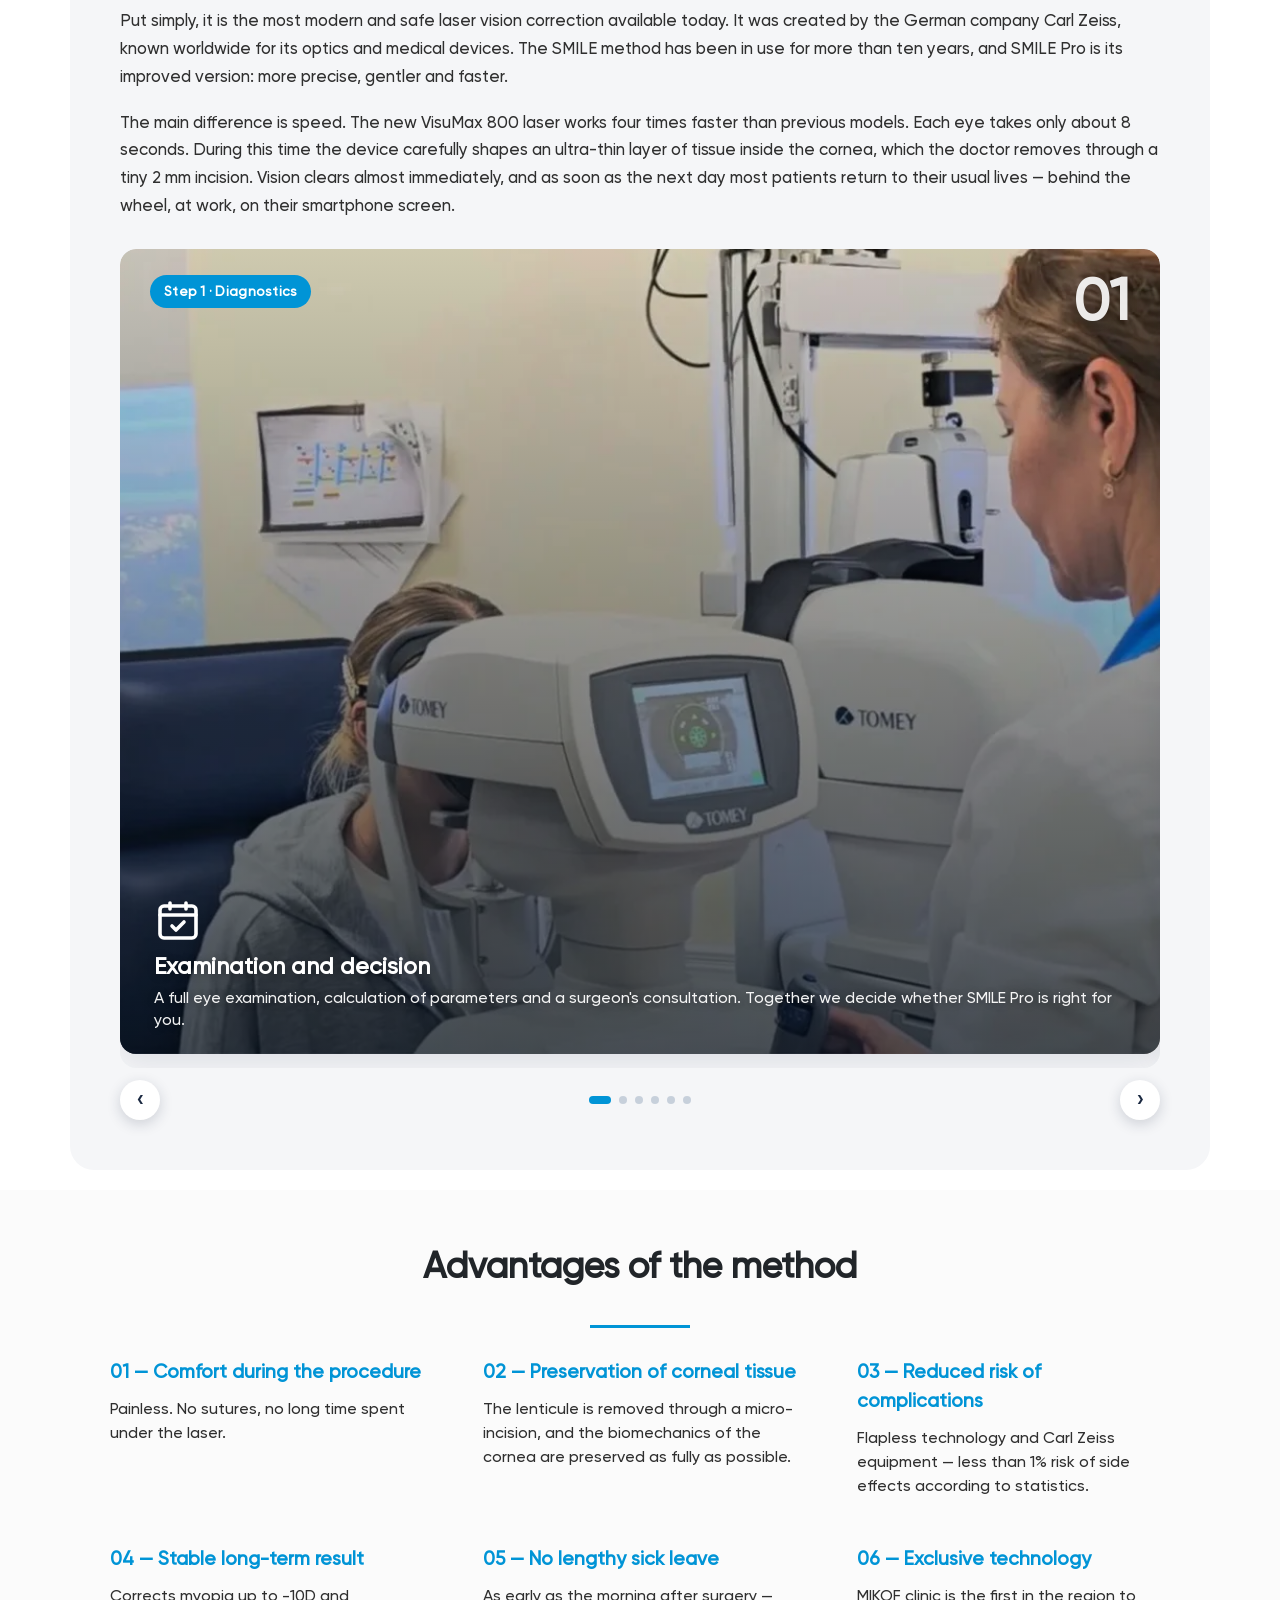
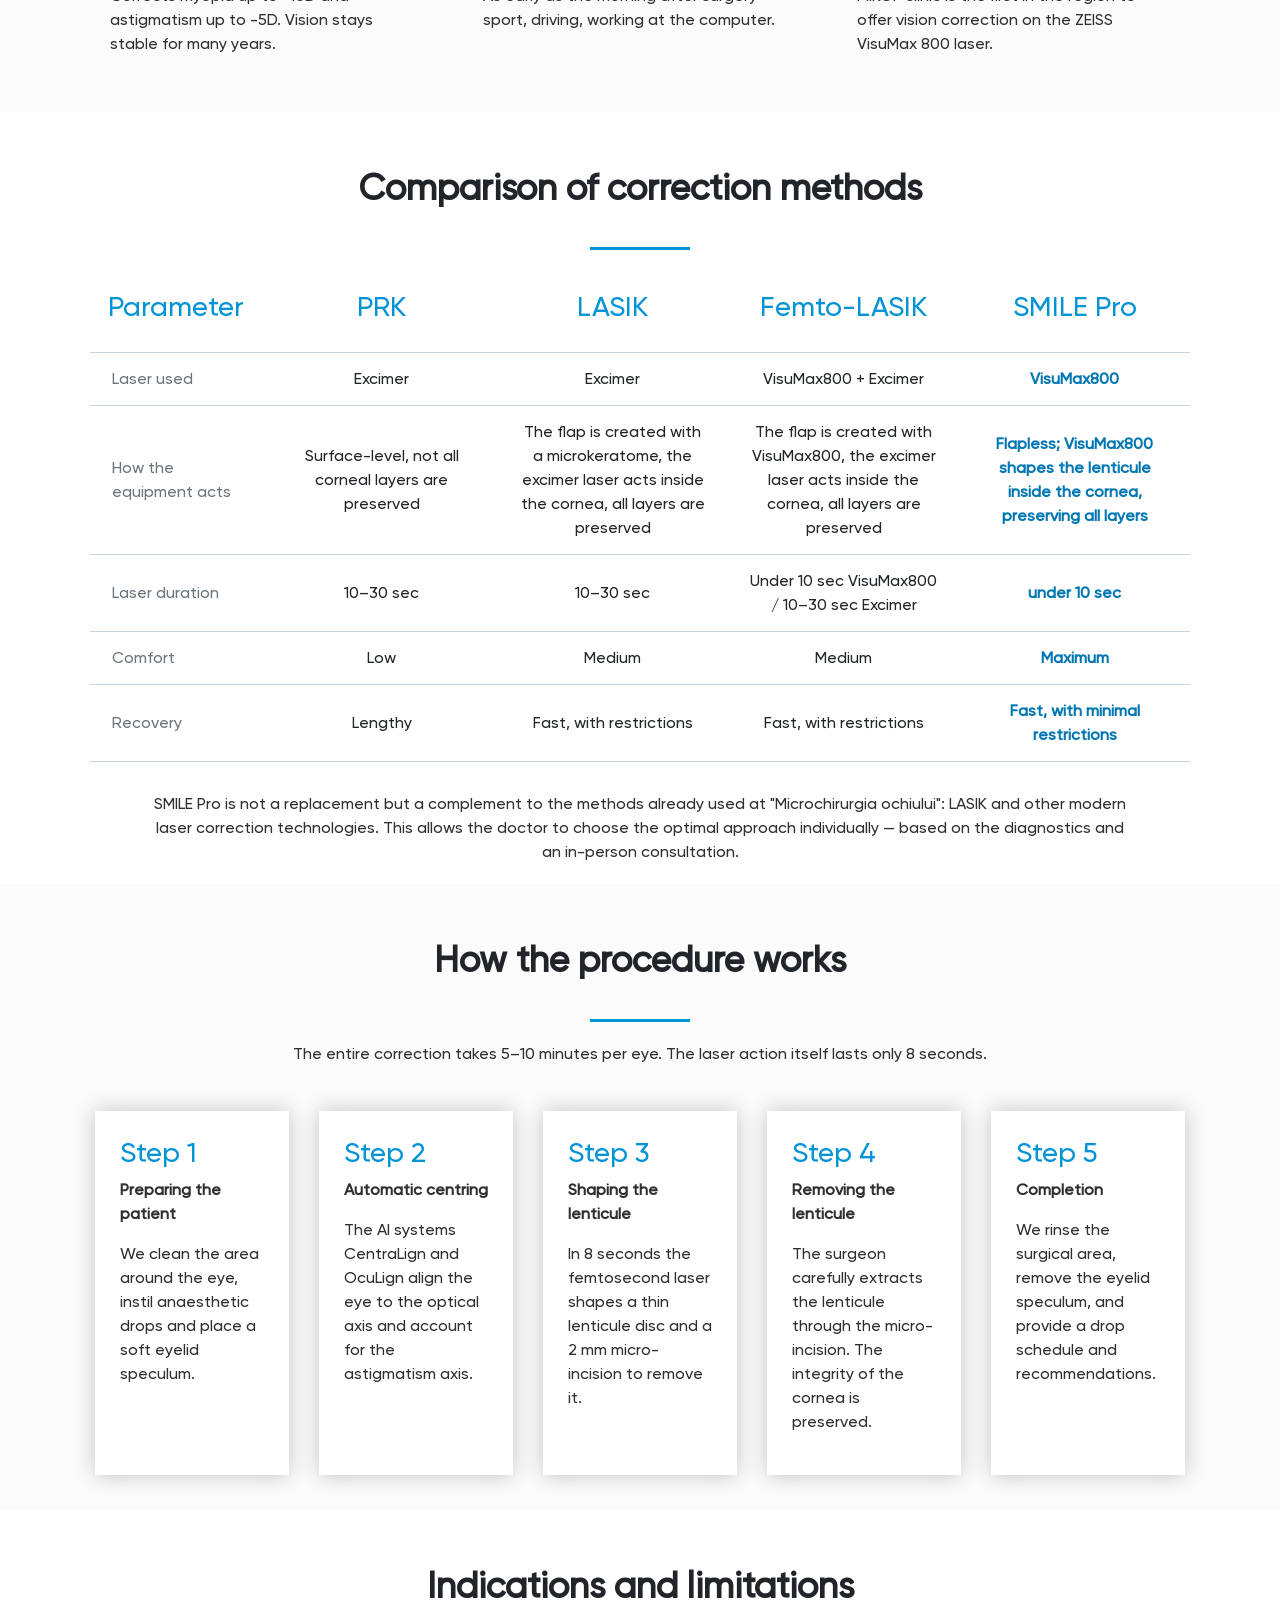
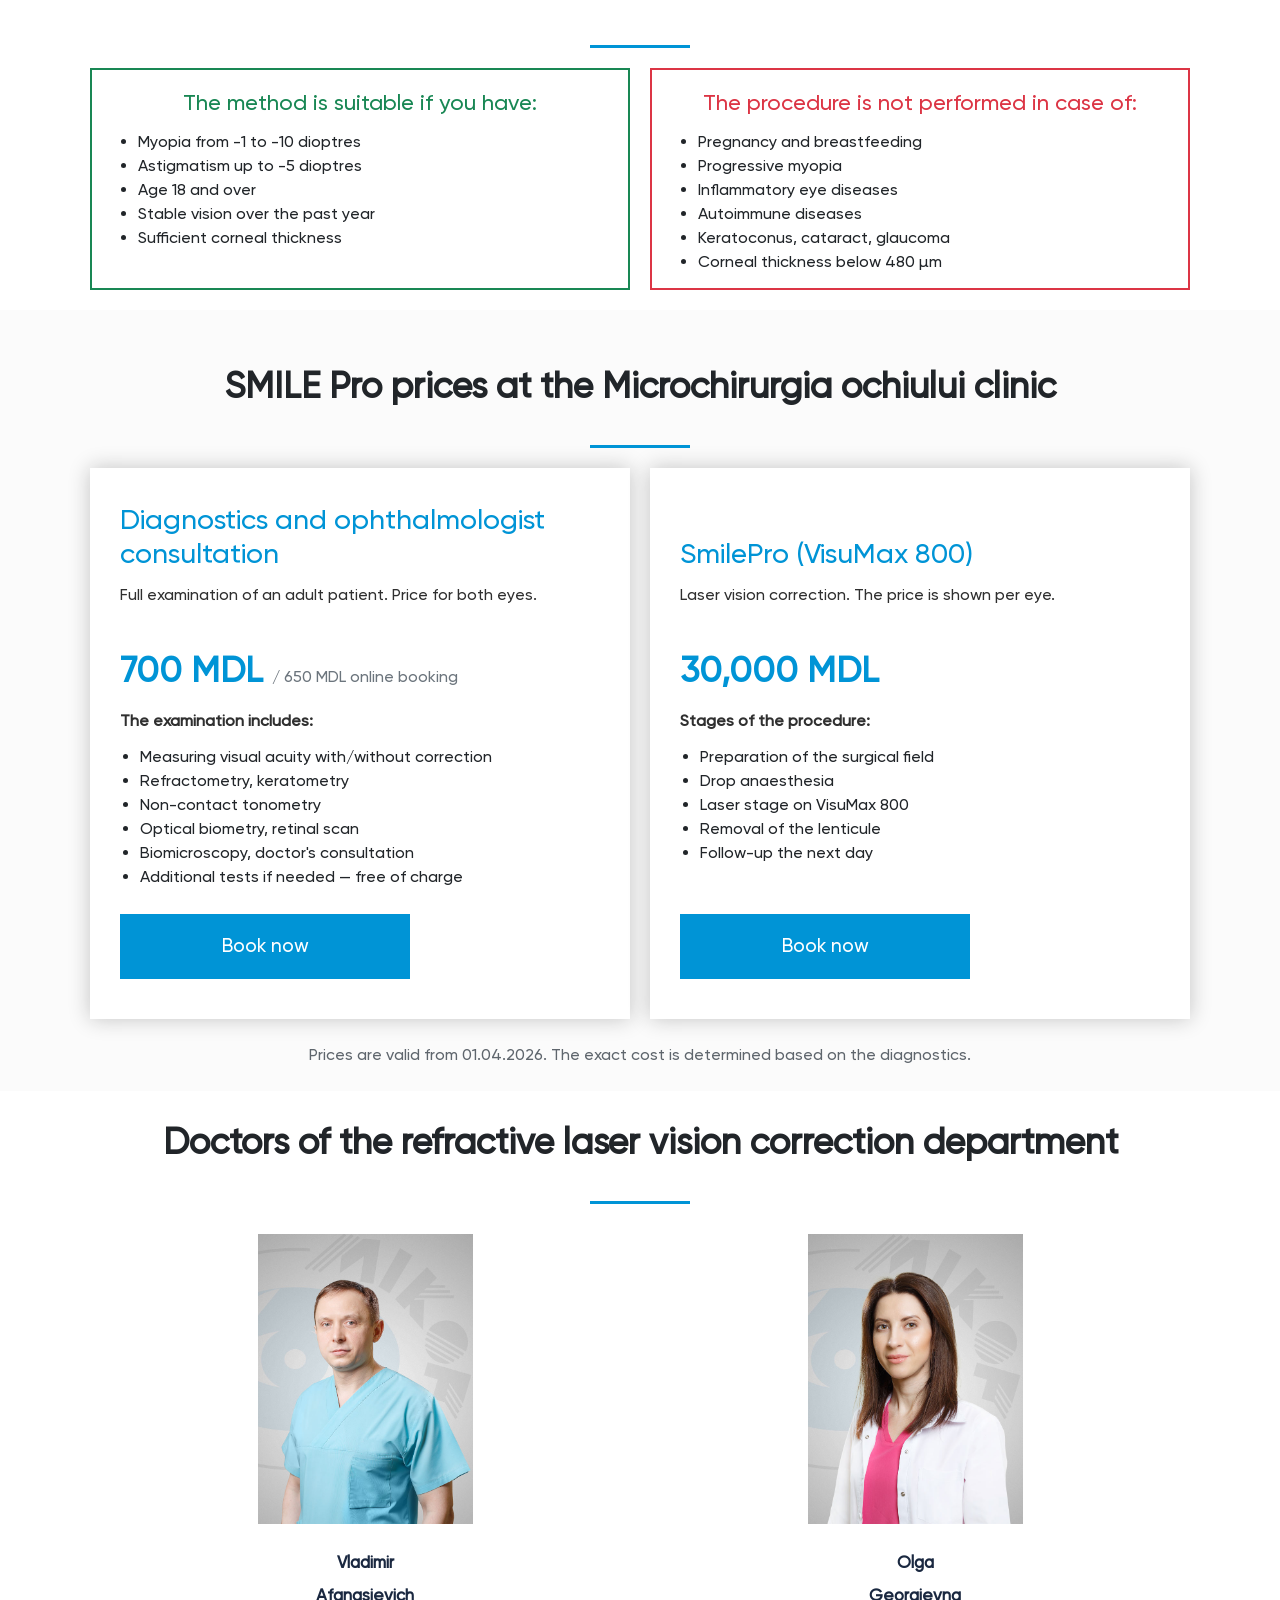
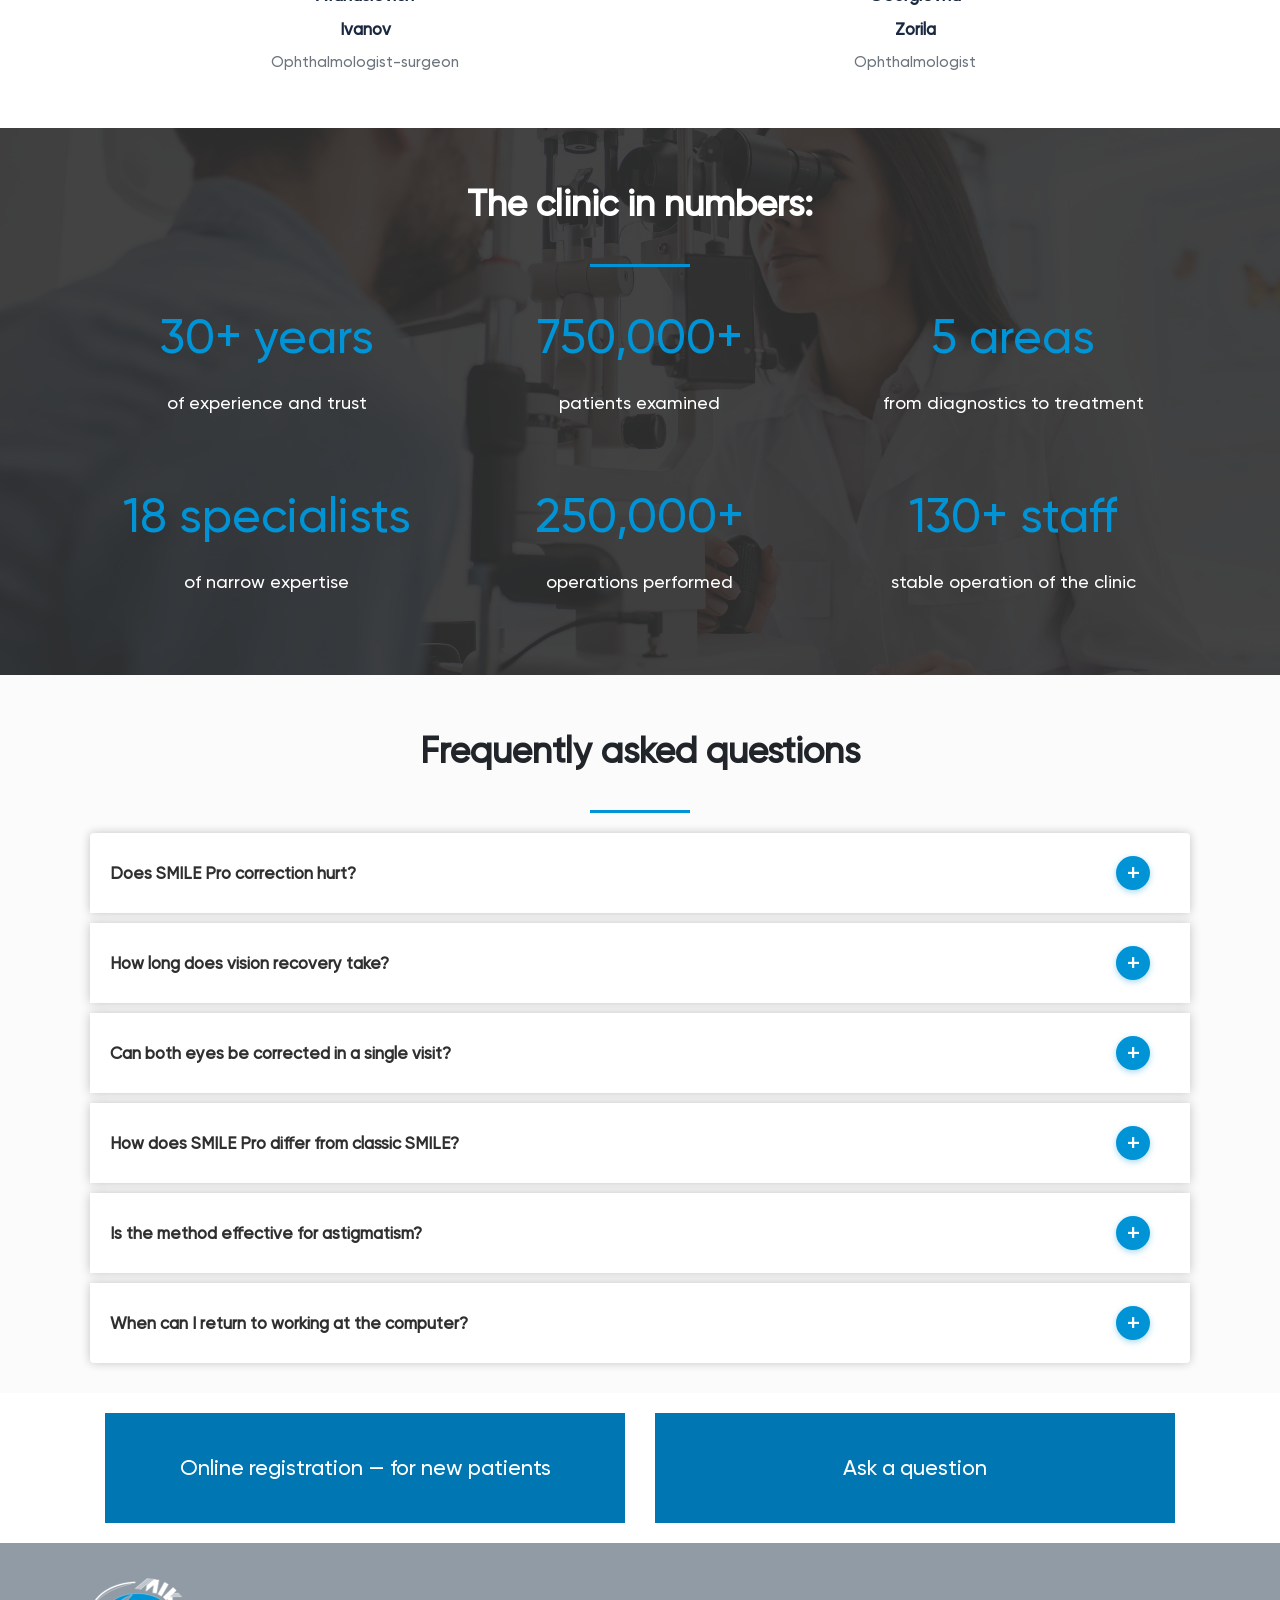
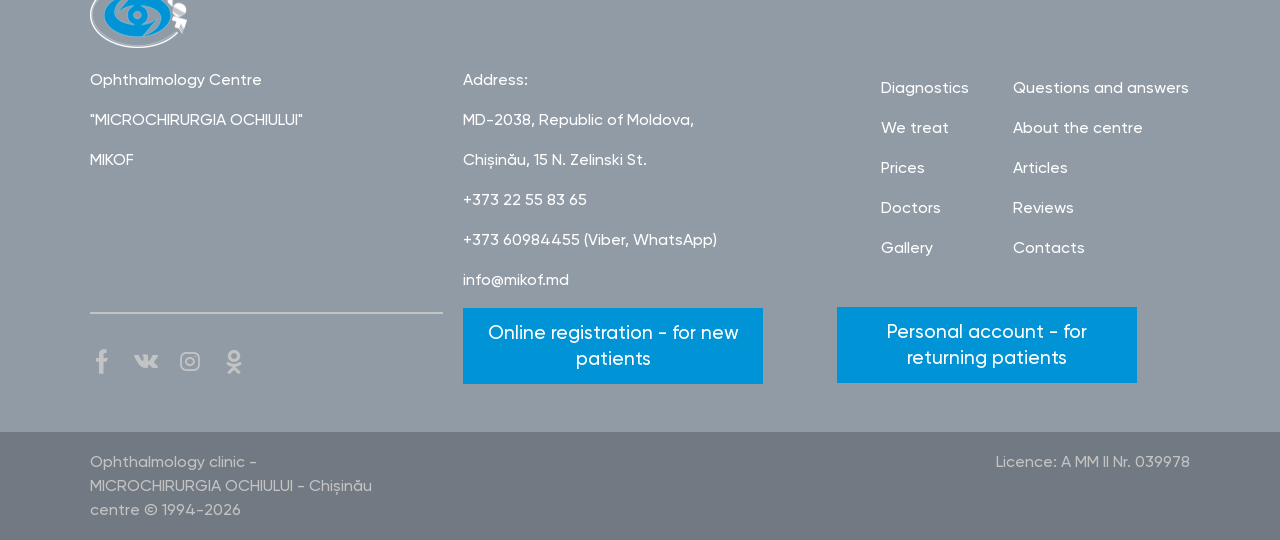
==== commit 16b15ddb: "Price: стоимость SmilePro (VisuMax 800) 30 000 MDL Цена операции обновлена во всех трёх языках: в бл" ====
--- a/en/index.html
+++ b/en/index.html
@@ -54,7 +54,7 @@
       "makesOffer": {
         "@type": "Offer",
         "priceCurrency": "MDL",
-        "price": "23000",
+        "price": "30000",
         "url": "https://mikof.md/en/visumax",
         "itemOffered": {
           "@type": "MedicalProcedure",
@@ -655,7 +655,7 @@
                     <div class="box-shadow" style="background:#fff; padding: 35px 30px; margin: 0 0 15px; height: 100%;">
                         <h3 style="color:#0094d6;">SmilePro (VisuMax 800)</h3>
                         <p>Laser vision correction. The price is shown per eye.</p>
-                        <p style="font-size: 2.2rem; color:#0094d6;"><b>23,000 MDL</b></p>
+                        <p style="font-size: 2.2rem; color:#0094d6;"><b>30,000 MDL</b></p>
                         <p><b>Stages of the procedure:</b></p>
                         <ul>
                             <li>Preparation of the surgical field</li>
@@ -898,7 +898,7 @@
                     <p><a href="mailto:info@mikof.md" style="text-decoration: none">info@mikof.md</a></p>
                 </div>
                 <div class="button">
-                    <button class="btn btn-primary" style="" onclick="window.open('https://mikof.md/online-register', '_blank', 'noopener')">Online registration - for new patients</button>
+                    <button class="btn btn-primary" style="" onclick="window.open('https://mikof.md/en/online-register', '_blank', 'noopener')">Online registration - for new patients</button>
                     <a class="btn btn-primary hide-on-desktop" href="#" data-bs-toggle="modal" data-bs-target="#exampleModal" style="margin-top: 0;">Personal account - for returning patients</a>
                 </div>
             </div>
--- a/styles.css
+++ b/styles.css
@@ -144,10 +144,14 @@
     footer .button.social-media { display: none !important; }
 }
 
-/* Карточки врачей — квадратные, как на mikof.md */
+/* Карточки врачей — фото фиксированного портретного размера, по центру колонки (как на mikof.md) */
 .our-team-item .our-team-img {
     border-radius: 0;
     background: #f5f6f8;
+    max-width: 215px;
+    height: 290px;
+    margin-left: auto;
+    margin-right: auto;
 }
 .our-team-item .our-team-img img {
     width: 100%;
@@ -224,6 +228,7 @@
 .indications-row .border-block h3 {
     margin-top: 0;
     margin-bottom: 14px;
+    font-size: 22px; /* уменьшено, чтобы заголовки помещались в одну строку */
 }
 .indications-row .border-block ul {
     margin: 0;
@@ -273,6 +278,12 @@
 }
 #about .border-block h3,
 #about .border-block p { width: 100%; }
+
+/* Секция "Клиника в цифрах" — во всю ширину экрана (фон+затемнение на весь вьюпорт; контейнер с контентом остаётся по центру) */
+#stats {
+    margin-left: calc(50% - 50vw);
+    margin-right: calc(50% - 50vw);
+}
 
 /* Выравнивание чисел "О клинике в цифрах" по одной линии в обеих колонках */
 #stats .about-us-item {
@@ -402,10 +413,14 @@
 /* Подпись под прайсом */
 .price-note {
     text-align: center;
-    margin: 30px auto 10px; /* по центру серой полосы по вертикали: сверху 30px, снизу 10+20(паддинг секции)=30px */
+    margin: 24px auto 4px; /* полоса ужата ~в 2 раза; по центру: сверху 24px = снизу (4px margin + 20px padding секции) */
     max-width: 900px;
     line-height: 1.5;
     color: #5f666d; /* a11y: вместо #c3c3c3 (1.7:1) — даёт ~4.9:1 на светлом фоне */
+}
+/* нижний отступ секции прайса уменьшен, чтобы серая полоса под подписью была ниже (см. margin подписи) */
+@media (min-width: 768px) {
+    #price { padding-bottom: 20px; }
 }
 @media (max-width: 767px) {
     .price-note {
@@ -668,16 +683,18 @@
     border-radius: 24px;
     padding: 50px;
 }
+/* На десктопе карточка карусели сидит внутри .container (отступ 20px) и поэтому уже,
+   чем полноширокие секции-полосы («Преимущества» и т.д.). Компенсируем — карточка во всю ширину секции. */
+@media (min-width: 768px) {
+    .smile-explain__card { margin-left: -20px; margin-right: -20px; }
+}
 .smile-explain__row {
     display: flex;
-    align-items: stretch;
-    gap: 40px;
+    flex-direction: column; /* всё в столбик во всю ширину: заголовок+абзацы сверху, карусель под ними */
+    gap: 30px;
 }
 .smile-explain__text {
-    flex: 1 1 50%;
-    display: flex;
-    flex-direction: column;
-    justify-content: center;
+    width: 100%;
 }
 .smile-explain__title {
     font-size: 1.7rem;
@@ -694,7 +711,7 @@
 }
 .smile-explain__text p:last-child { margin-bottom: 0; }
 .smile-explain__media {
-    flex: 1 1 50%;
+    width: 100%;
     display: flex;
     align-items: center;
 }
@@ -857,9 +874,9 @@
 /* === 11. Карусель "Путь пациента по дням" (в блоке SMILE Pro, вместо видео) === */
 /* min-width:0 — чтобы колонка с overflow-x-каруселью не распирала строку */
 /* правой колонке — ровно 610px под слайд, текст занимает остаток */
-.smile-explain__text { min-width: 0; flex: 1 1 auto; }
-.smile-explain__media { min-width: 0; flex: 0 0 610px; max-width: 610px; }
-.smile-explain__media .journey { width: 100%; max-width: 610px; }
+.smile-explain__text { width: 100%; min-width: 0; }
+.smile-explain__media { width: 100%; max-width: 100%; }
+.smile-explain__media .journey { width: 100%; max-width: 100%; }
 .journey {
     position: relative;
     min-width: 0;
@@ -871,10 +888,16 @@
     scroll-snap-type: x mandatory;
     scroll-behavior: smooth;
     -webkit-overflow-scrolling: touch;
-    scrollbar-width: none;
     border-radius: 16px;
-}
-.journey__track::-webkit-scrollbar { display: none; }
+    /* видимая полоса прокрутки — навигация на десктопе (свайп на мобиле) */
+    padding-bottom: 14px;
+    scrollbar-width: thin;
+    scrollbar-color: #0094d6 #dfe6ee;
+}
+.journey__track::-webkit-scrollbar { height: 9px; }
+.journey__track::-webkit-scrollbar-track { background: #dfe6ee; border-radius: 999px; }
+.journey__track::-webkit-scrollbar-thumb { background: #0094d6; border-radius: 999px; }
+.journey__track::-webkit-scrollbar-thumb:hover { background: #007bb3; }
 .journey__slide {
     flex: 0 0 100%;
     scroll-snap-align: center;
@@ -1019,17 +1042,20 @@
     transition: background 0.2s, width 0.2s;
 }
 .journey__dot.is-active { background: #0094d6; width: 22px; }
-/* планшет: 610px может не помещаться рядом с текстом — разрешаем колонке сжиматься */
-@media (max-width: 991px) {
-    .smile-explain__media { flex: 0 1 610px; }
-}
-@media (max-width: 767px) {
-    .smile-explain__media { flex: 1 1 auto; max-width: 100%; }
-    .journey__slide { padding: 26px 22px 20px; } /* высоту не трогаем — работает aspect-ratio 610/472 */
+@media (max-width: 767px) {
+    /* мобайл: полоса прокрутки скрыта системой -> убираем пустой отступ; */
+    /* слайд чуть уже экрана + зазор -> край следующего слайда выглядывает (подсказка «листай вбок») */
+    .journey__track { padding-bottom: 0; gap: 14px; }
+    .journey__slide { padding: 26px 22px 20px; flex-basis: 87%; scroll-snap-align: start; } /* высоту держит aspect-ratio 610/472 */
     .journey__arrow { width: 36px; height: 36px; font-size: 1.4rem; }
     .journey__arrow--prev { left: 2px; }
     .journey__arrow--next { right: 2px; }
 }
+/* На узких экранах (<=480px) aspect-ratio даёт слишком низкий слайд, и длинный текст с overflow:hidden
+   обрезает иконку сверху. min-height даёт слайду вырасти под контент (фон cover дотягивается). */
+@media (max-width: 480px) {
+    .journey__slide { min-height: 300px; }
+}
 
 /* a11y: заголовки преимуществ синим #0094d6 на белом дают 3.39:1 — мало для обычного текста (нужно 4.5),
    но достаточно для крупного (порог 3:1). Делаем их крупным текстом (>=18.66px + bold), цвет бренда сохраняется. */
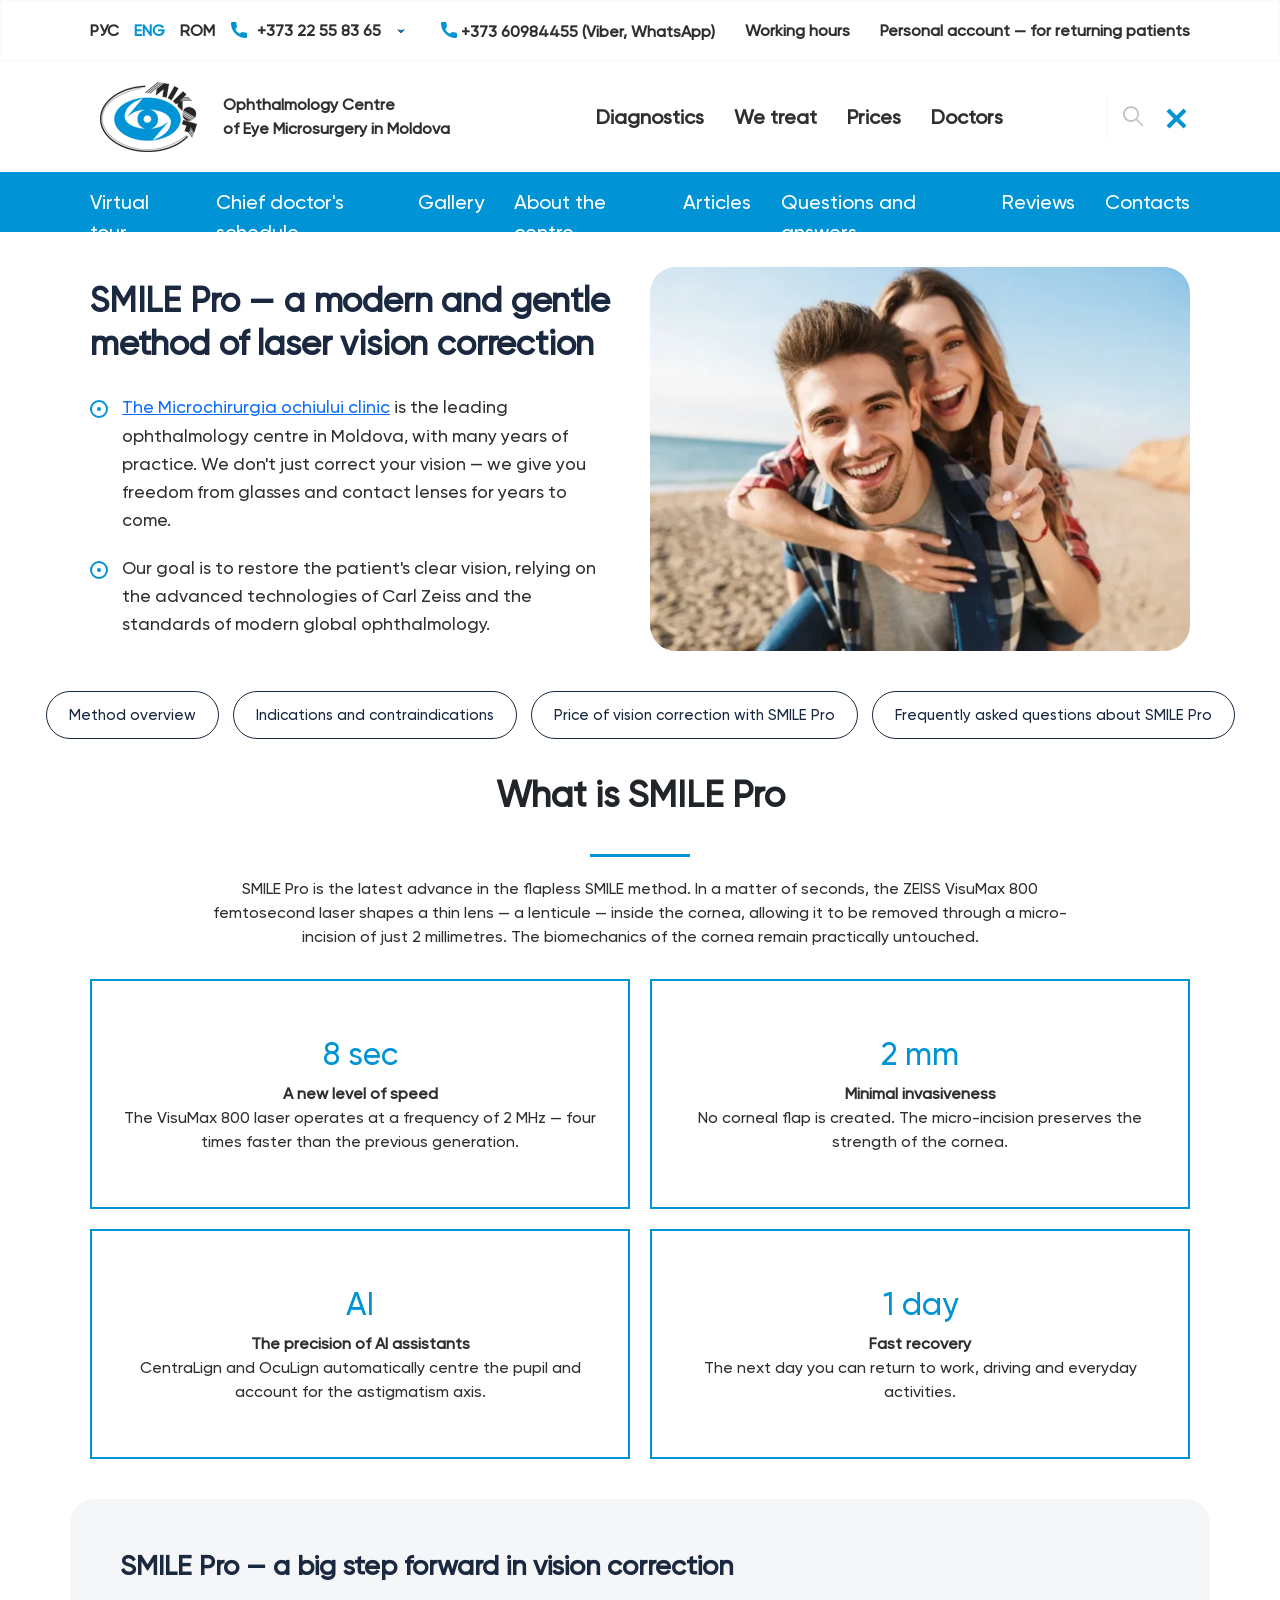
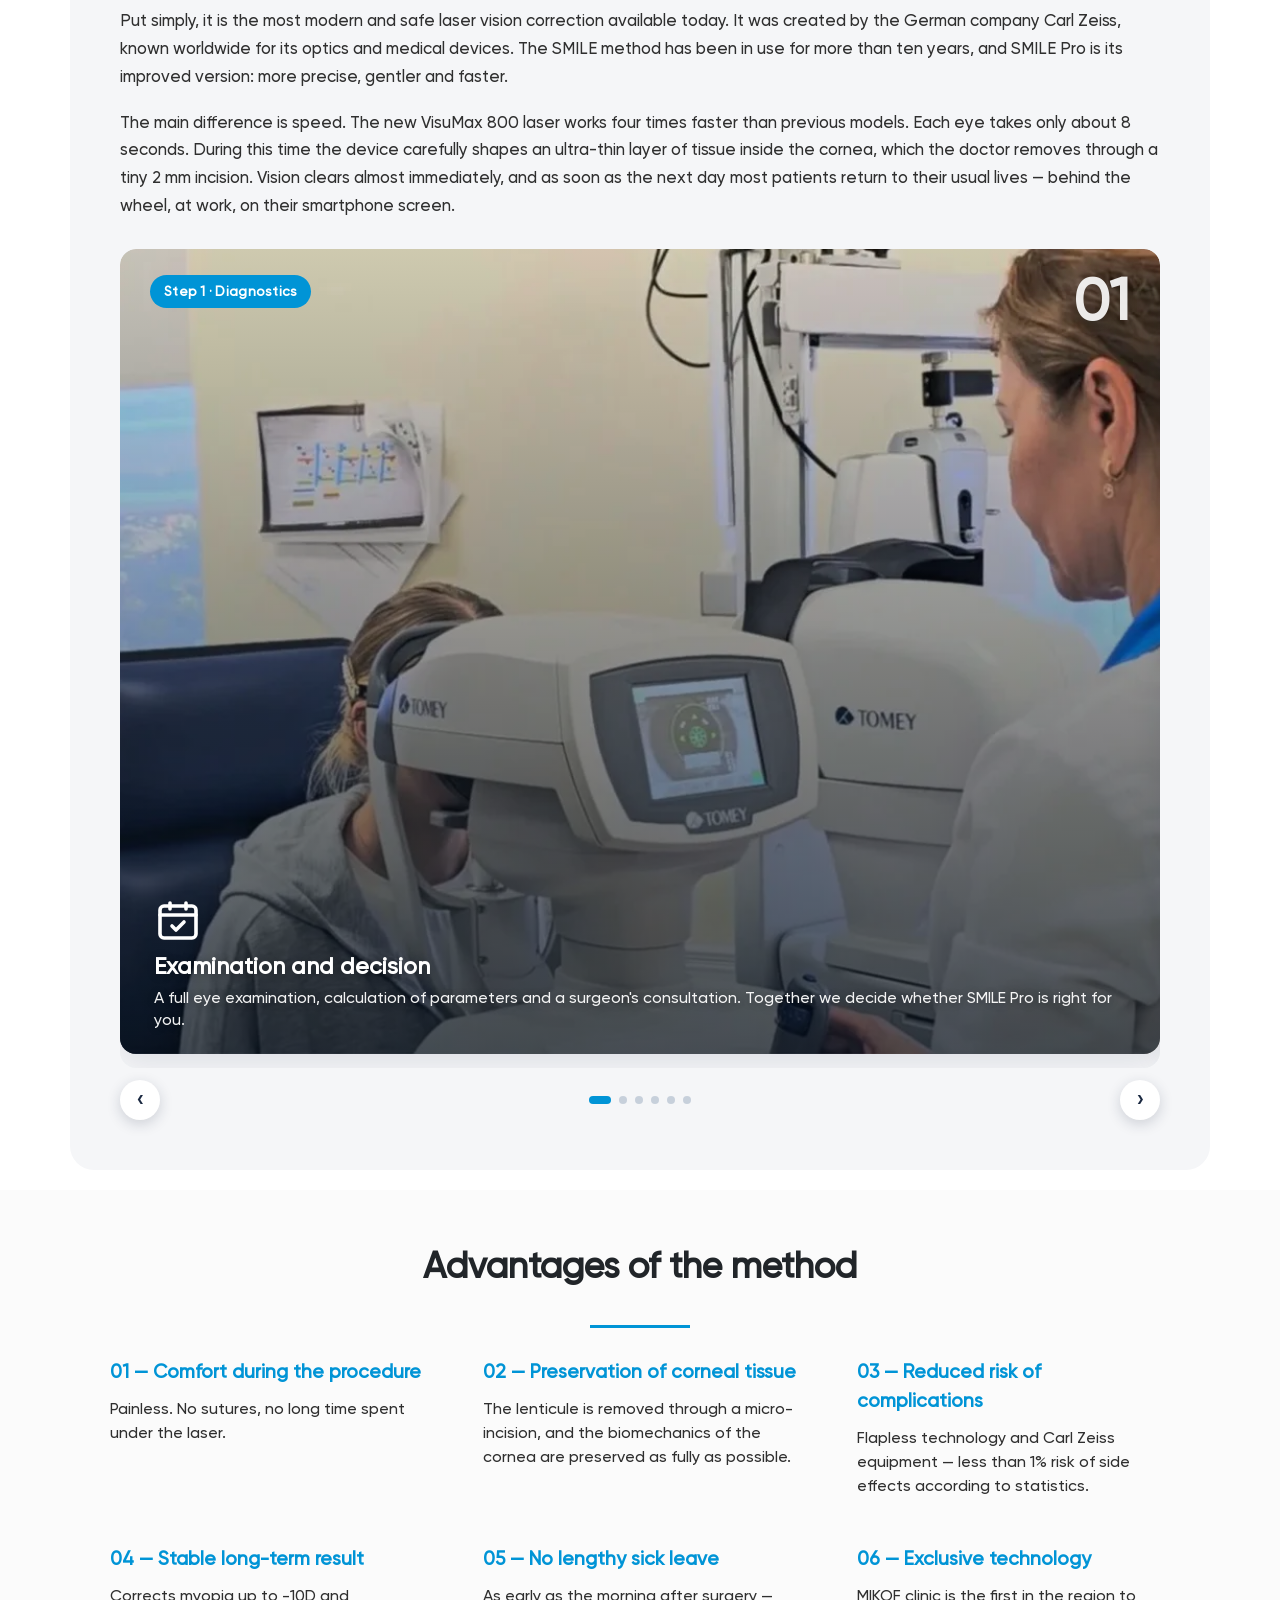
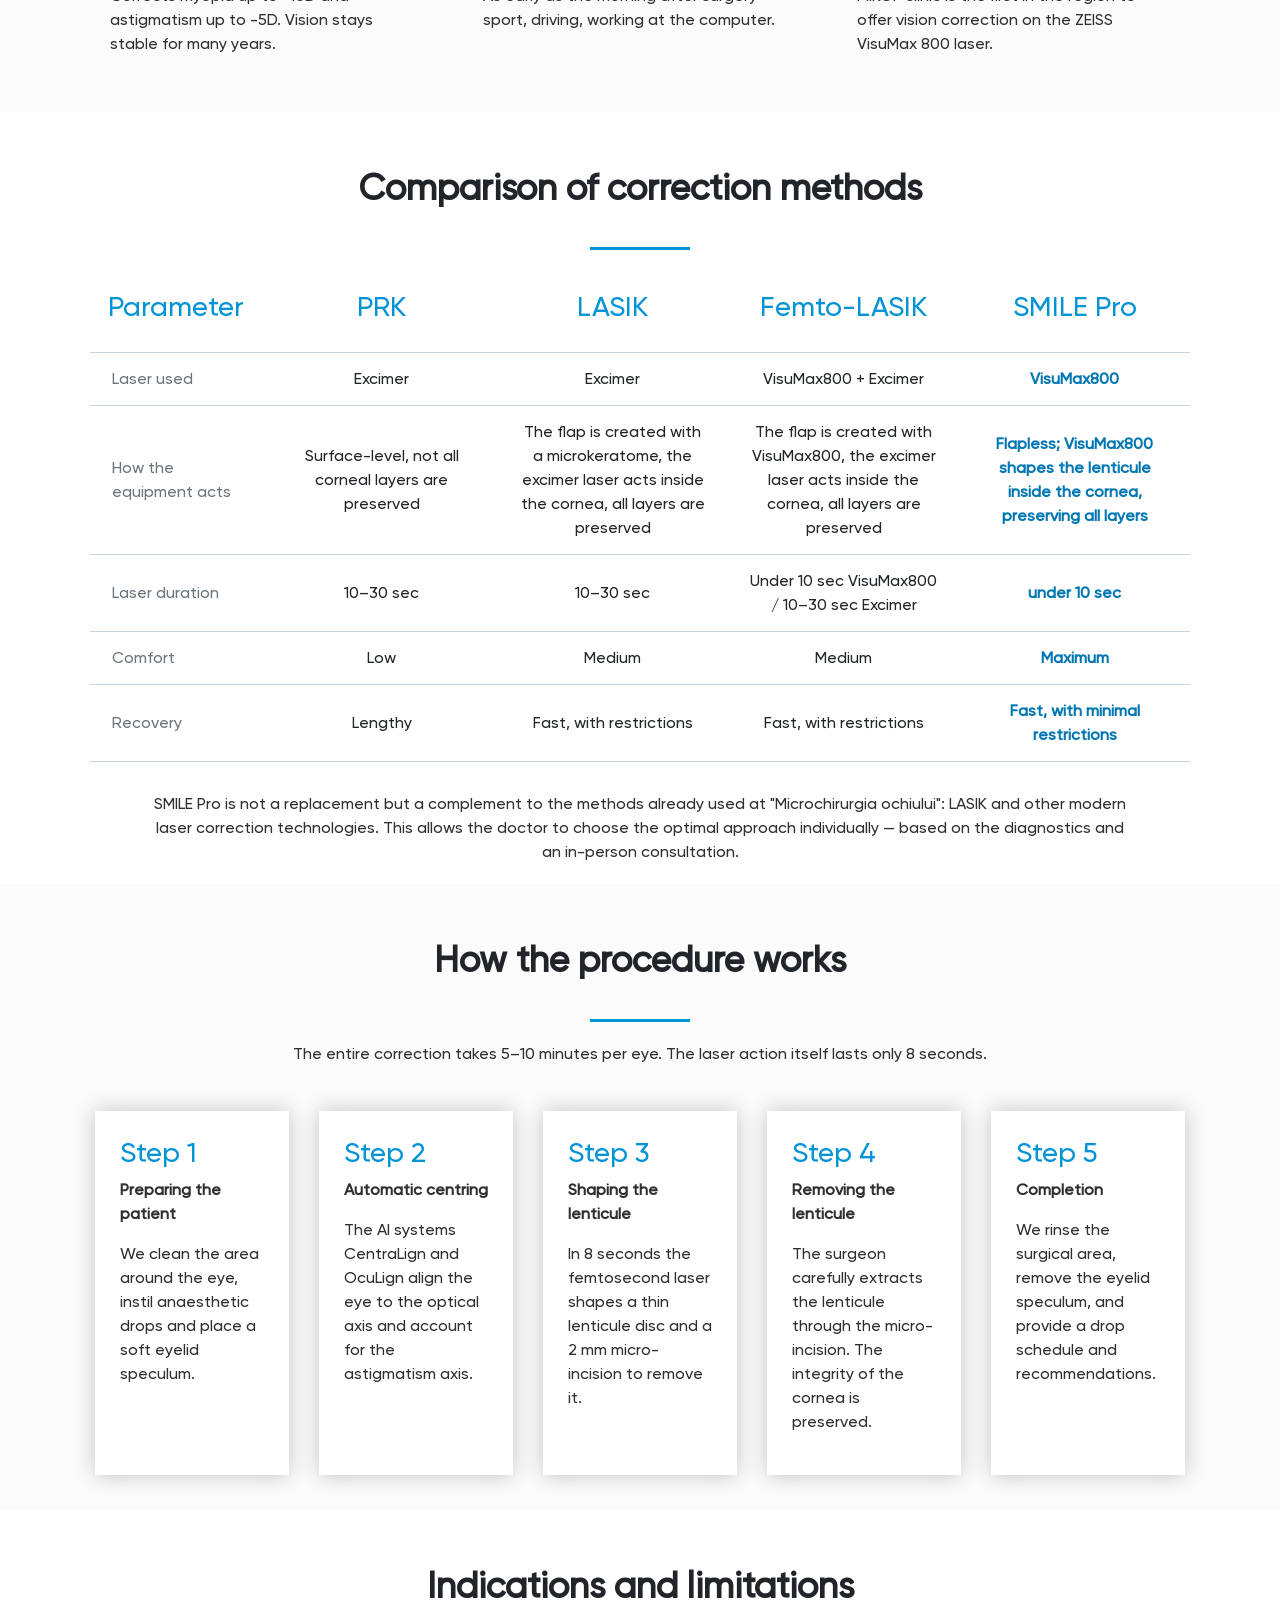
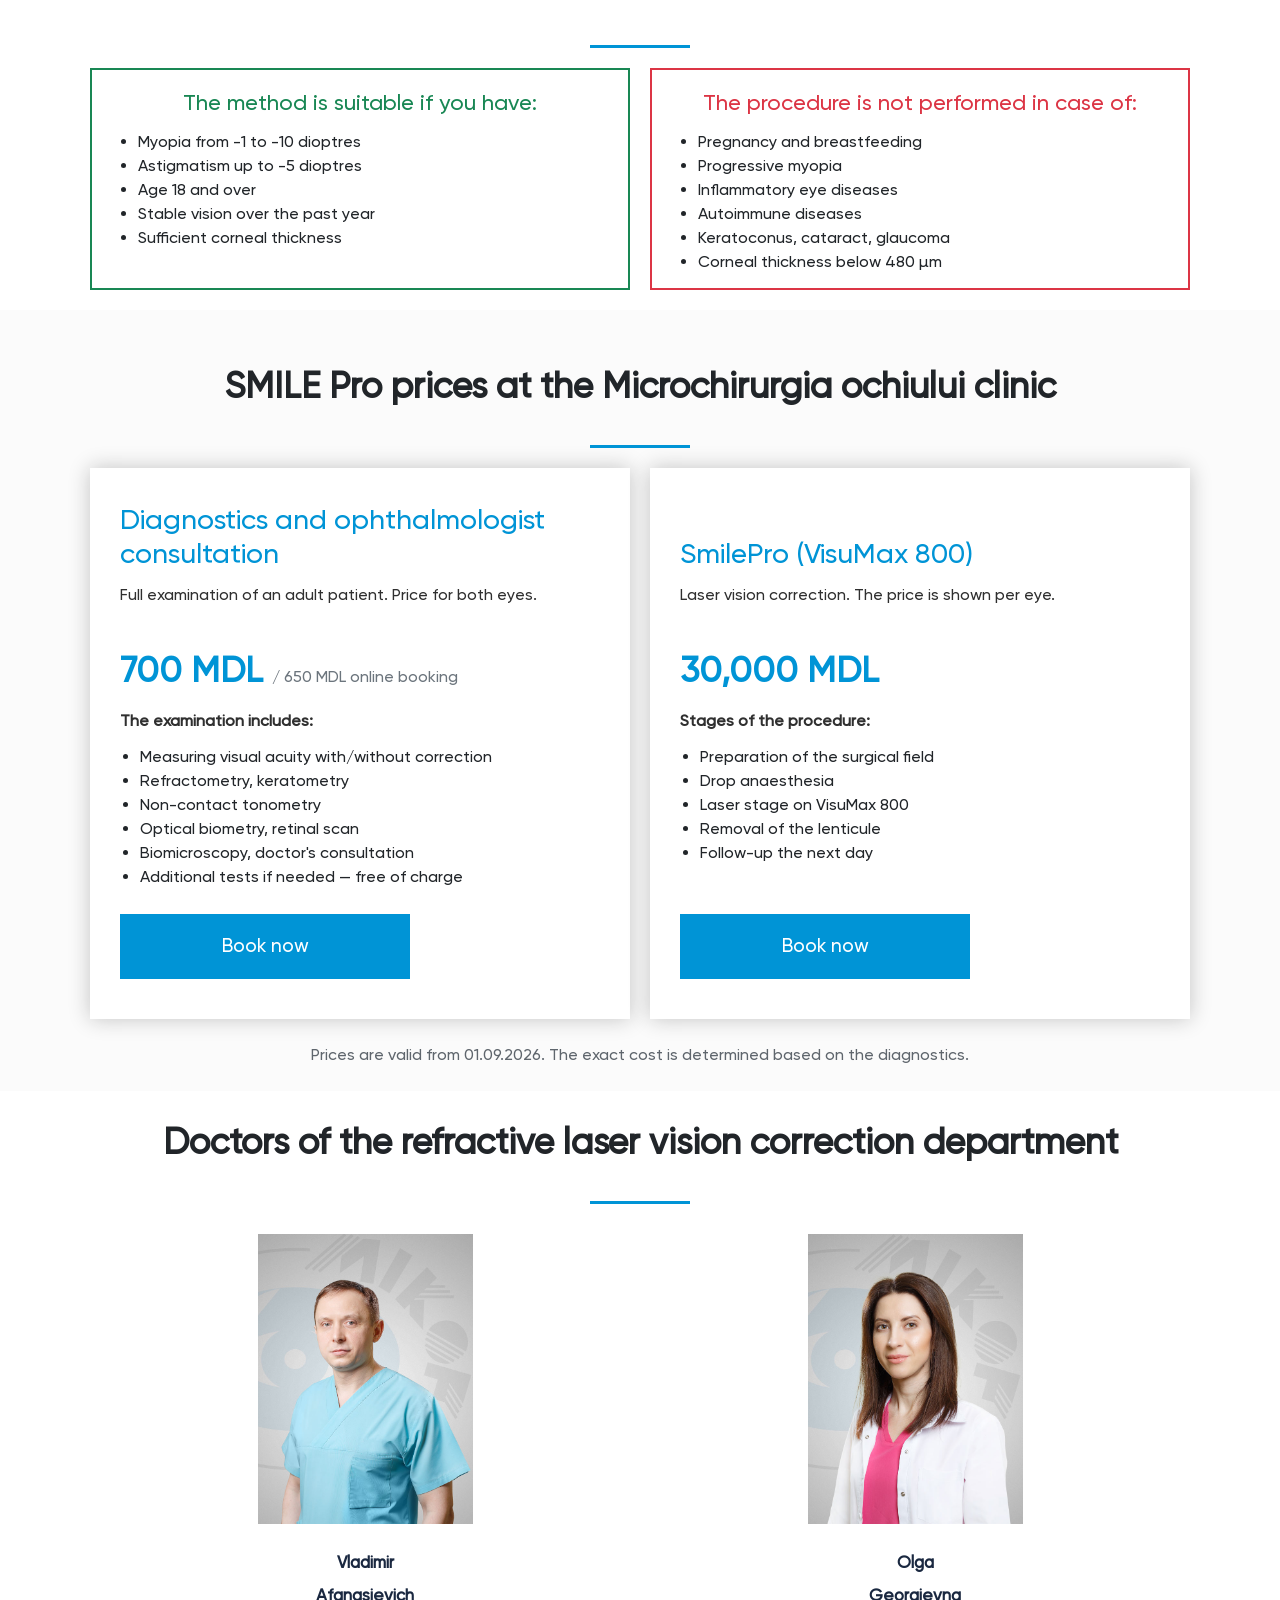
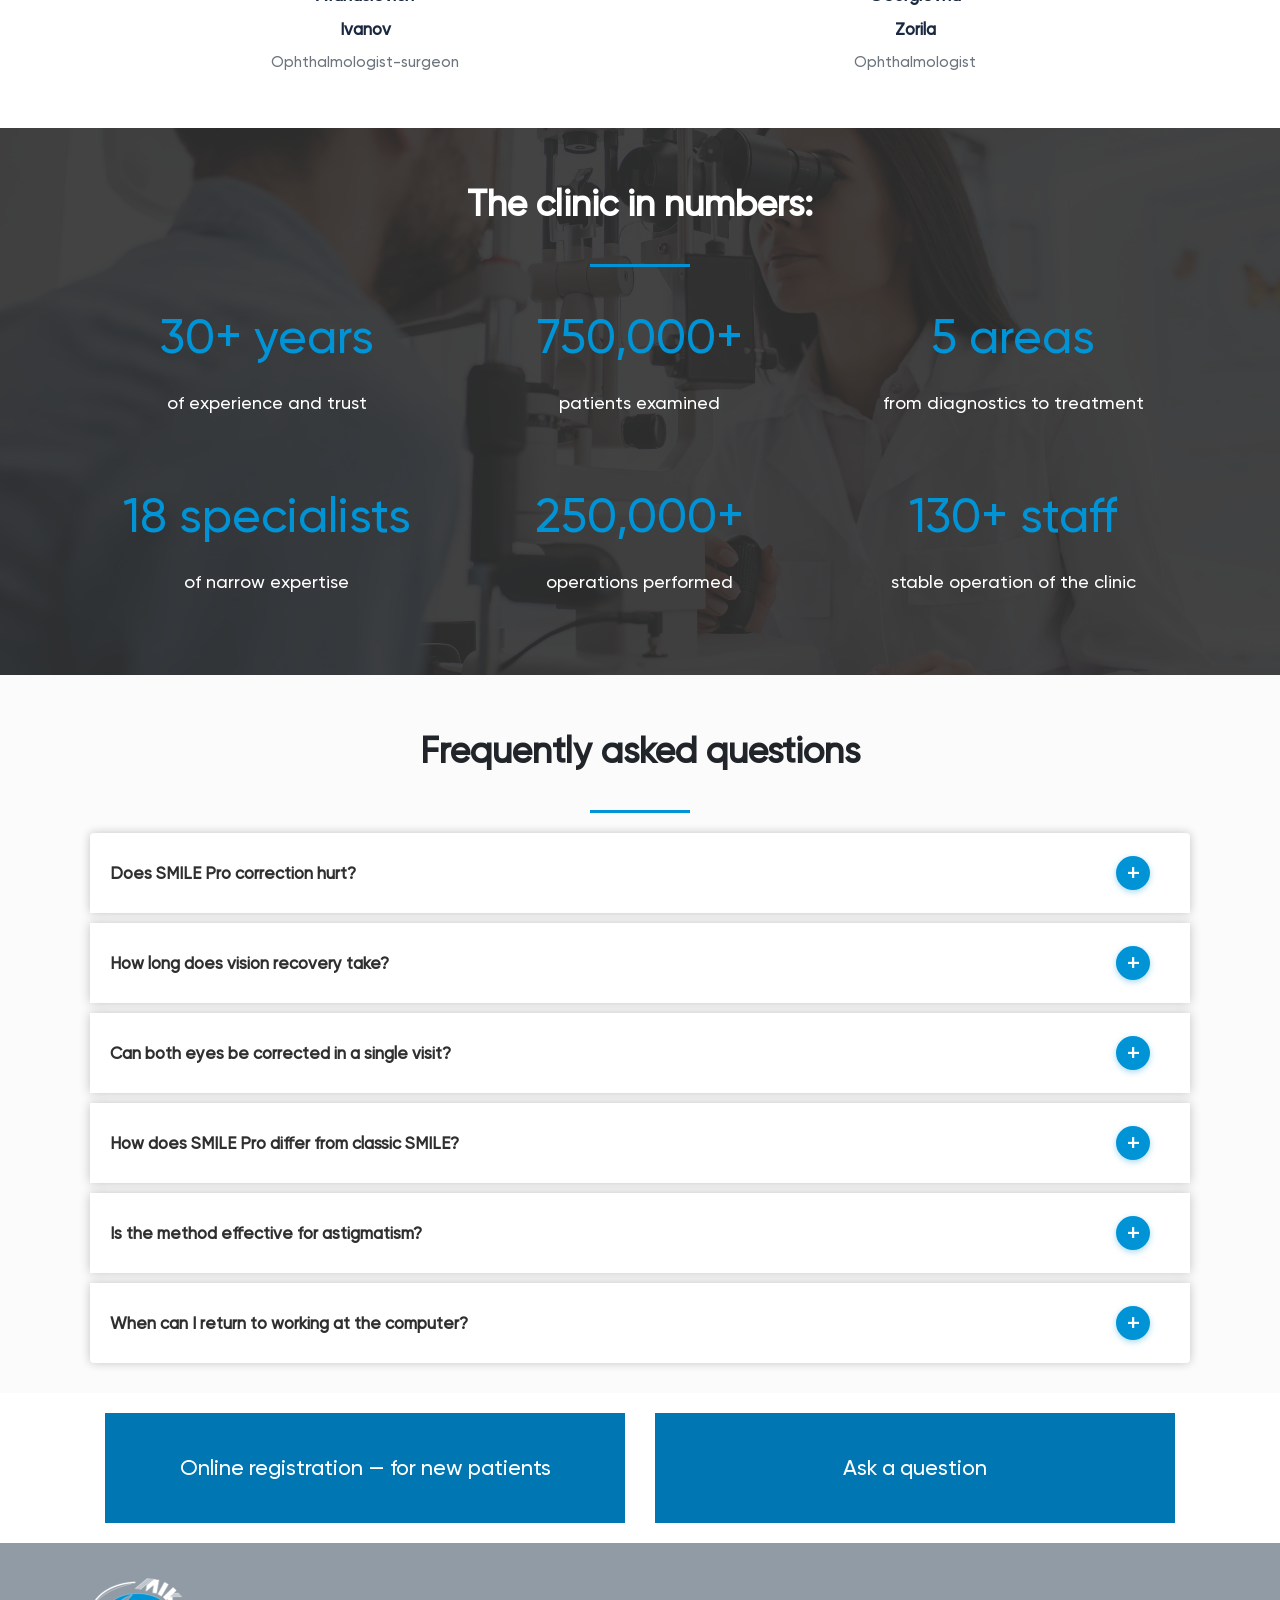
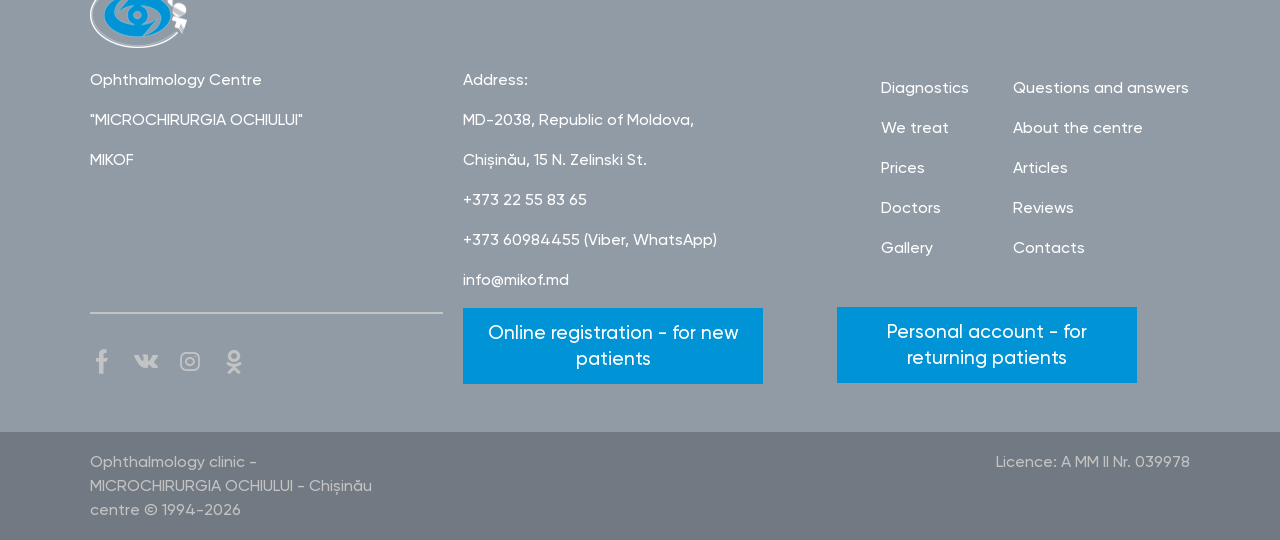
==== commit 717fb540: "Price-note: прайс действителен с 01.09.2026 Дата приведена к единой во всех источниках: в лендинге б" ====
--- a/en/index.html
+++ b/en/index.html
@@ -670,7 +670,7 @@
                     </div>
                 </div>
             </div>
-            <p class="text-center text-light-grey price-note">Prices are valid from 01.04.2026. The exact cost is determined based on the diagnostics.</p>
+            <p class="text-center text-light-grey price-note">Prices are valid from 01.09.2026. The exact cost is determined based on the diagnostics.</p>
         </div>
     </section>
 
